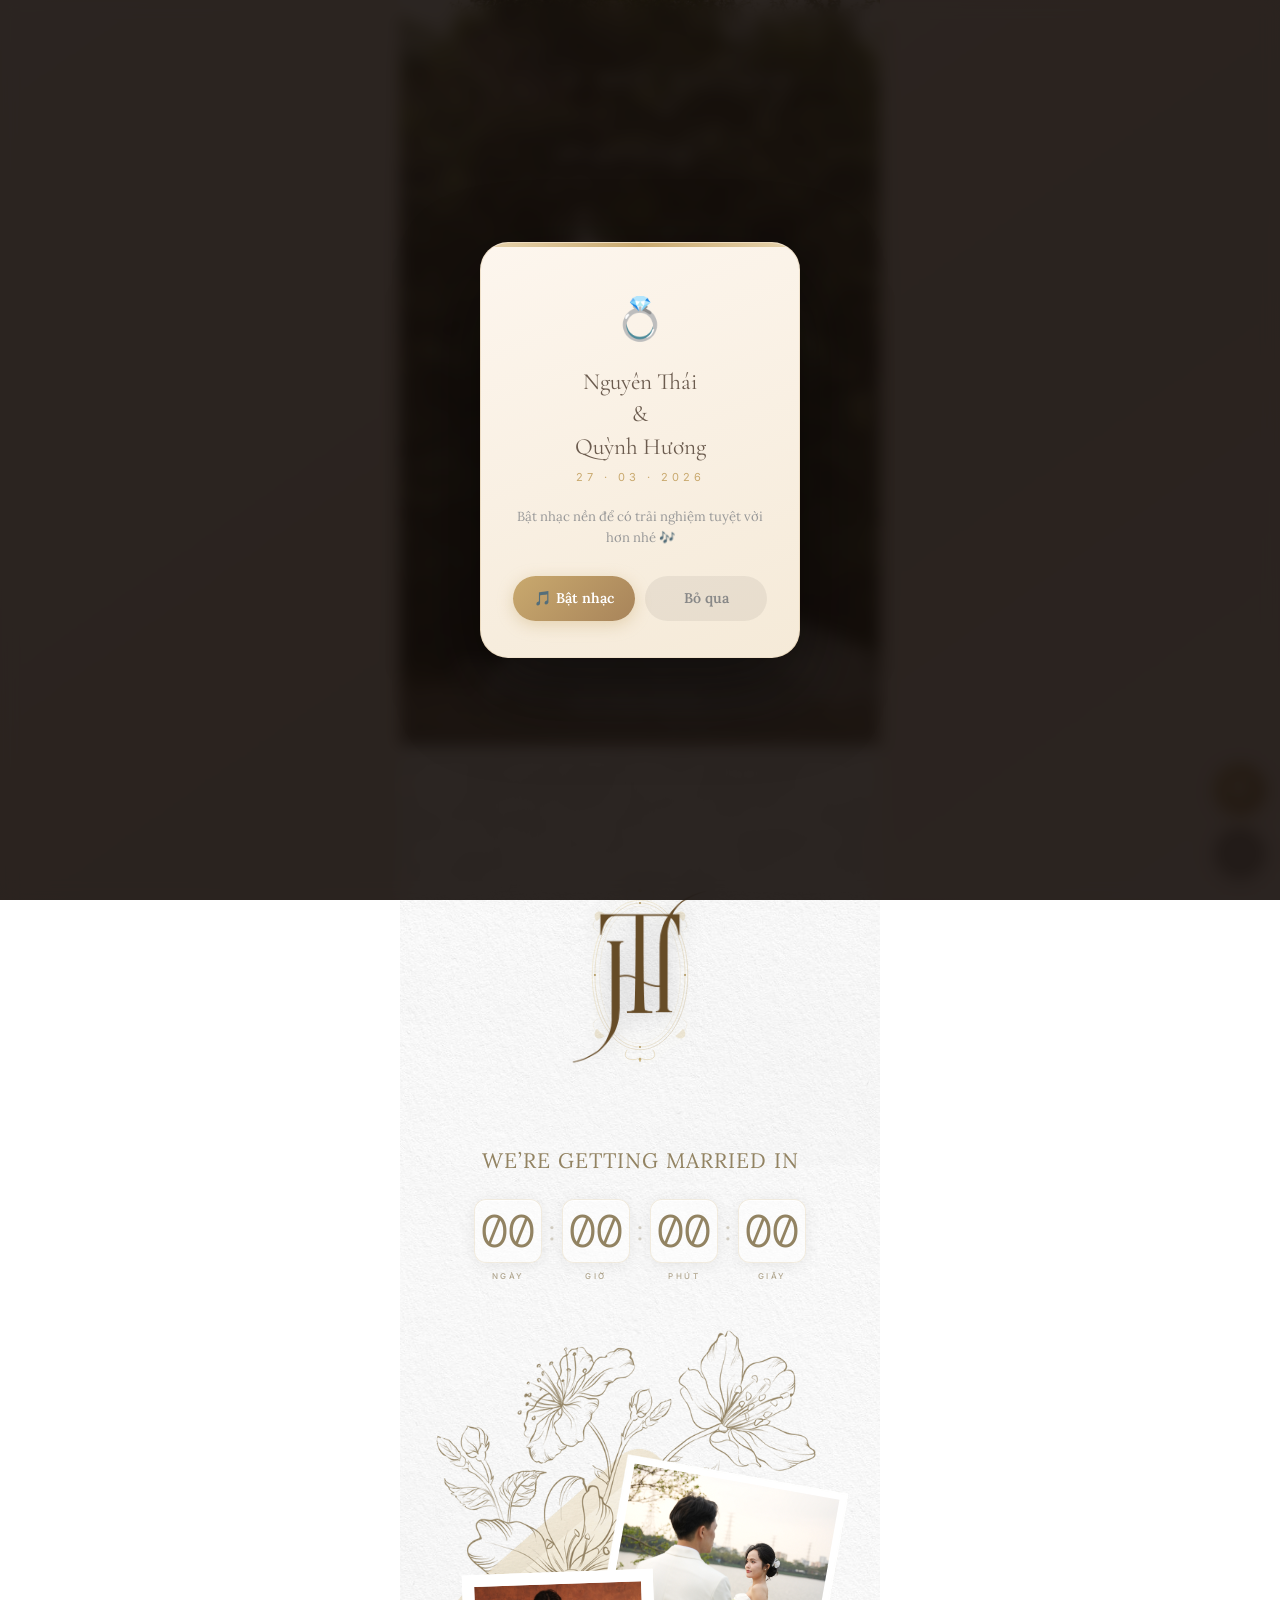
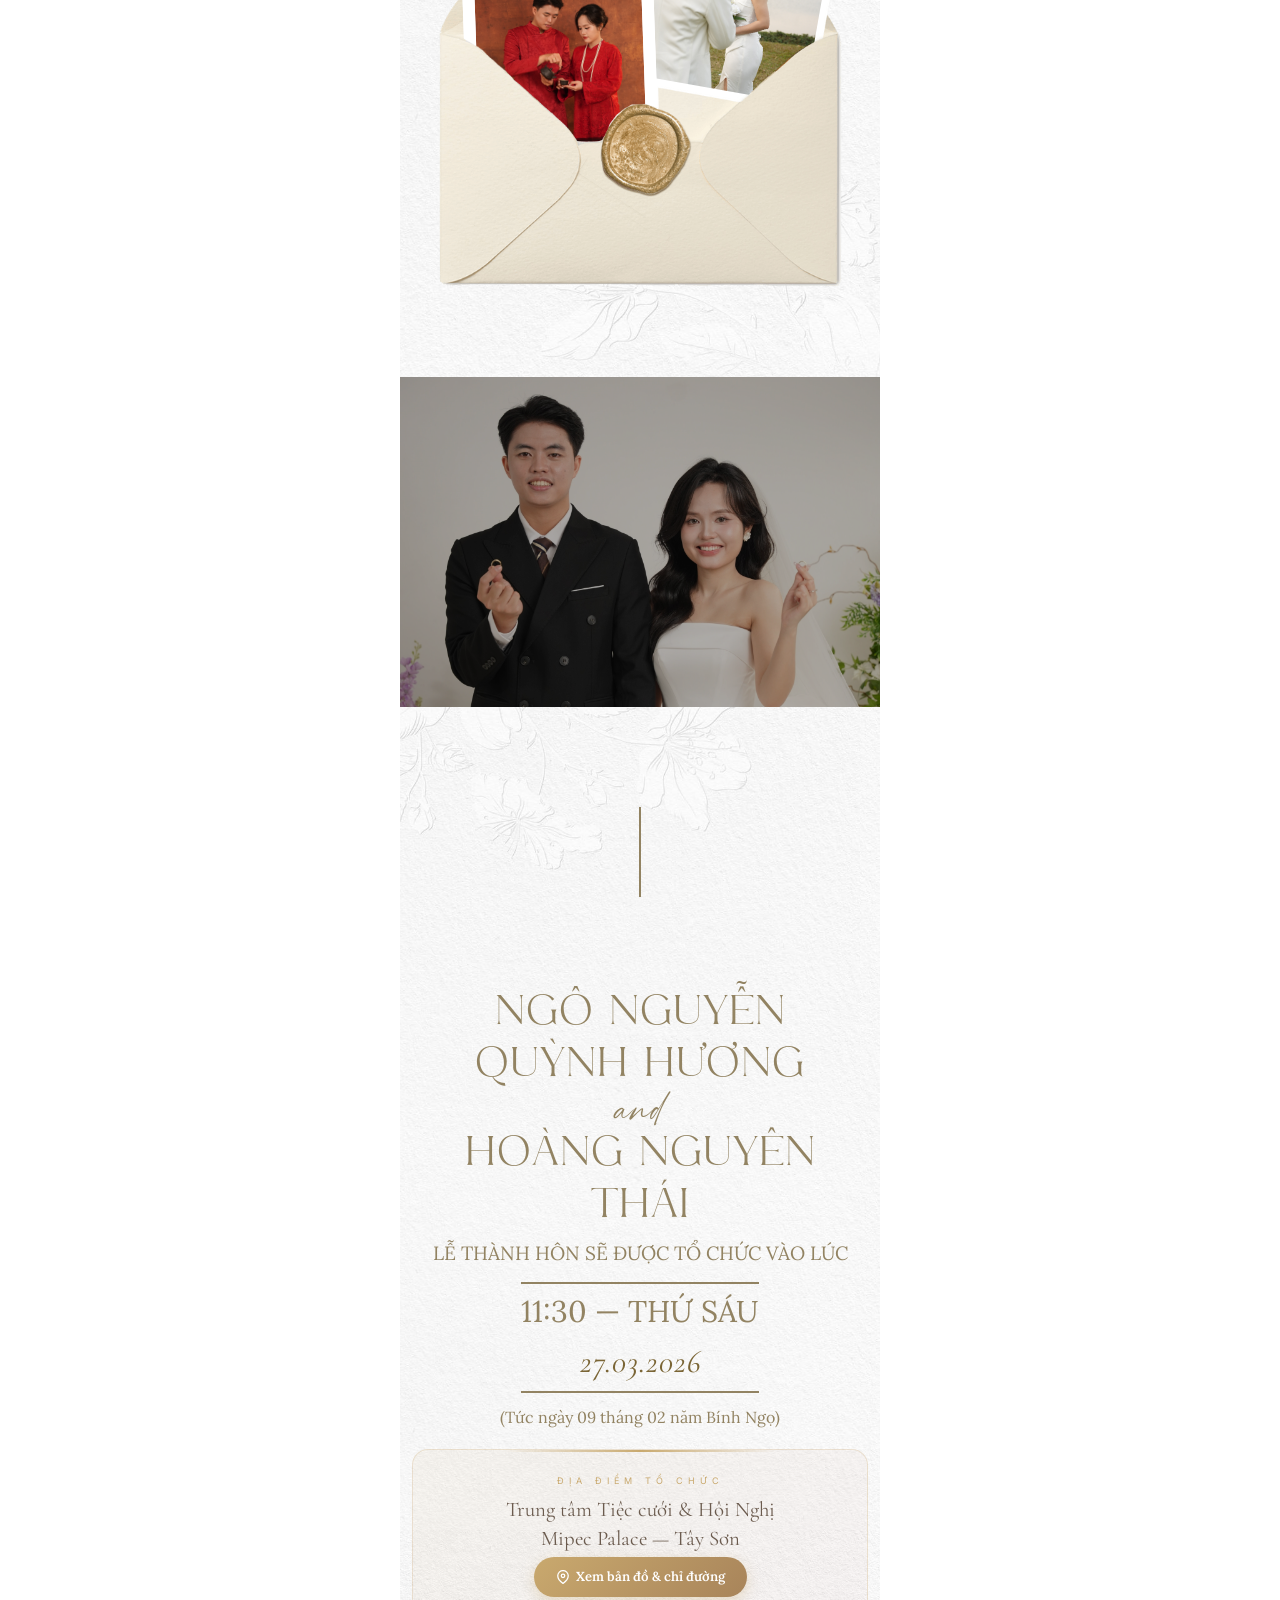
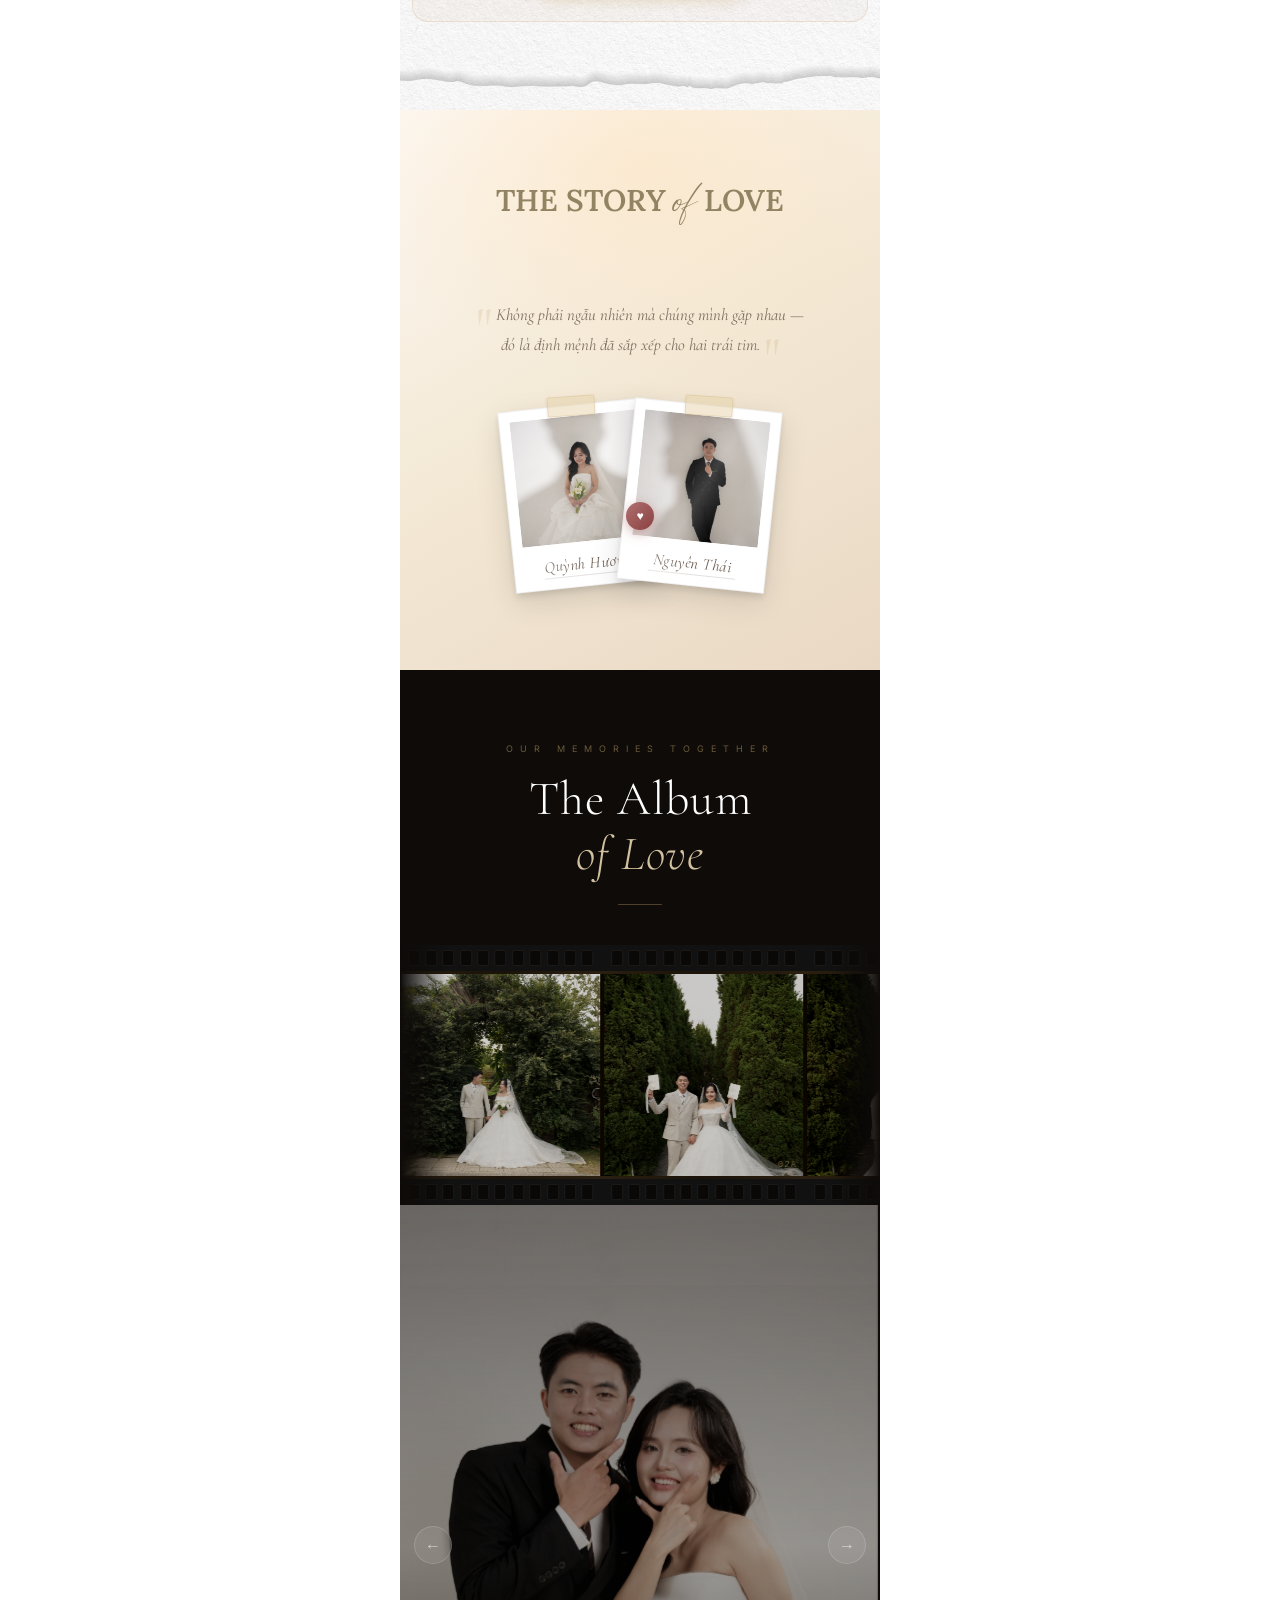
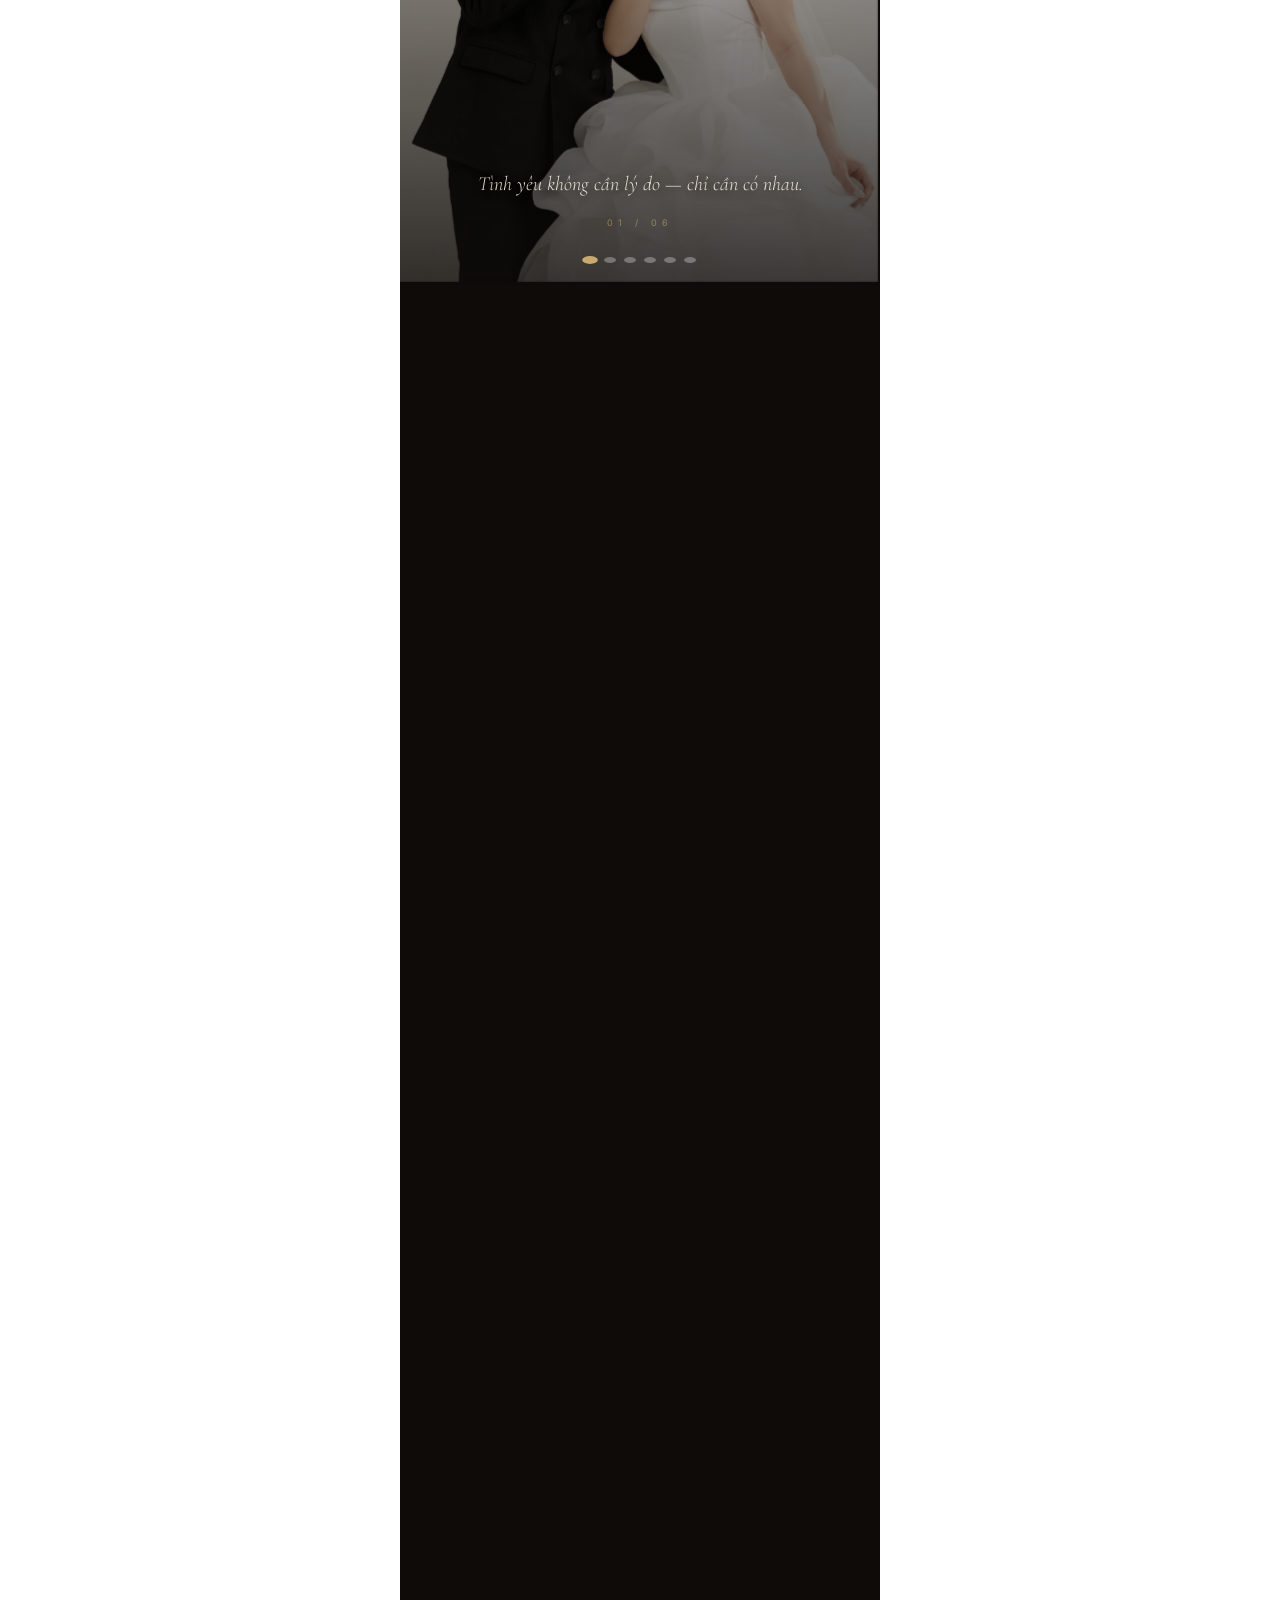
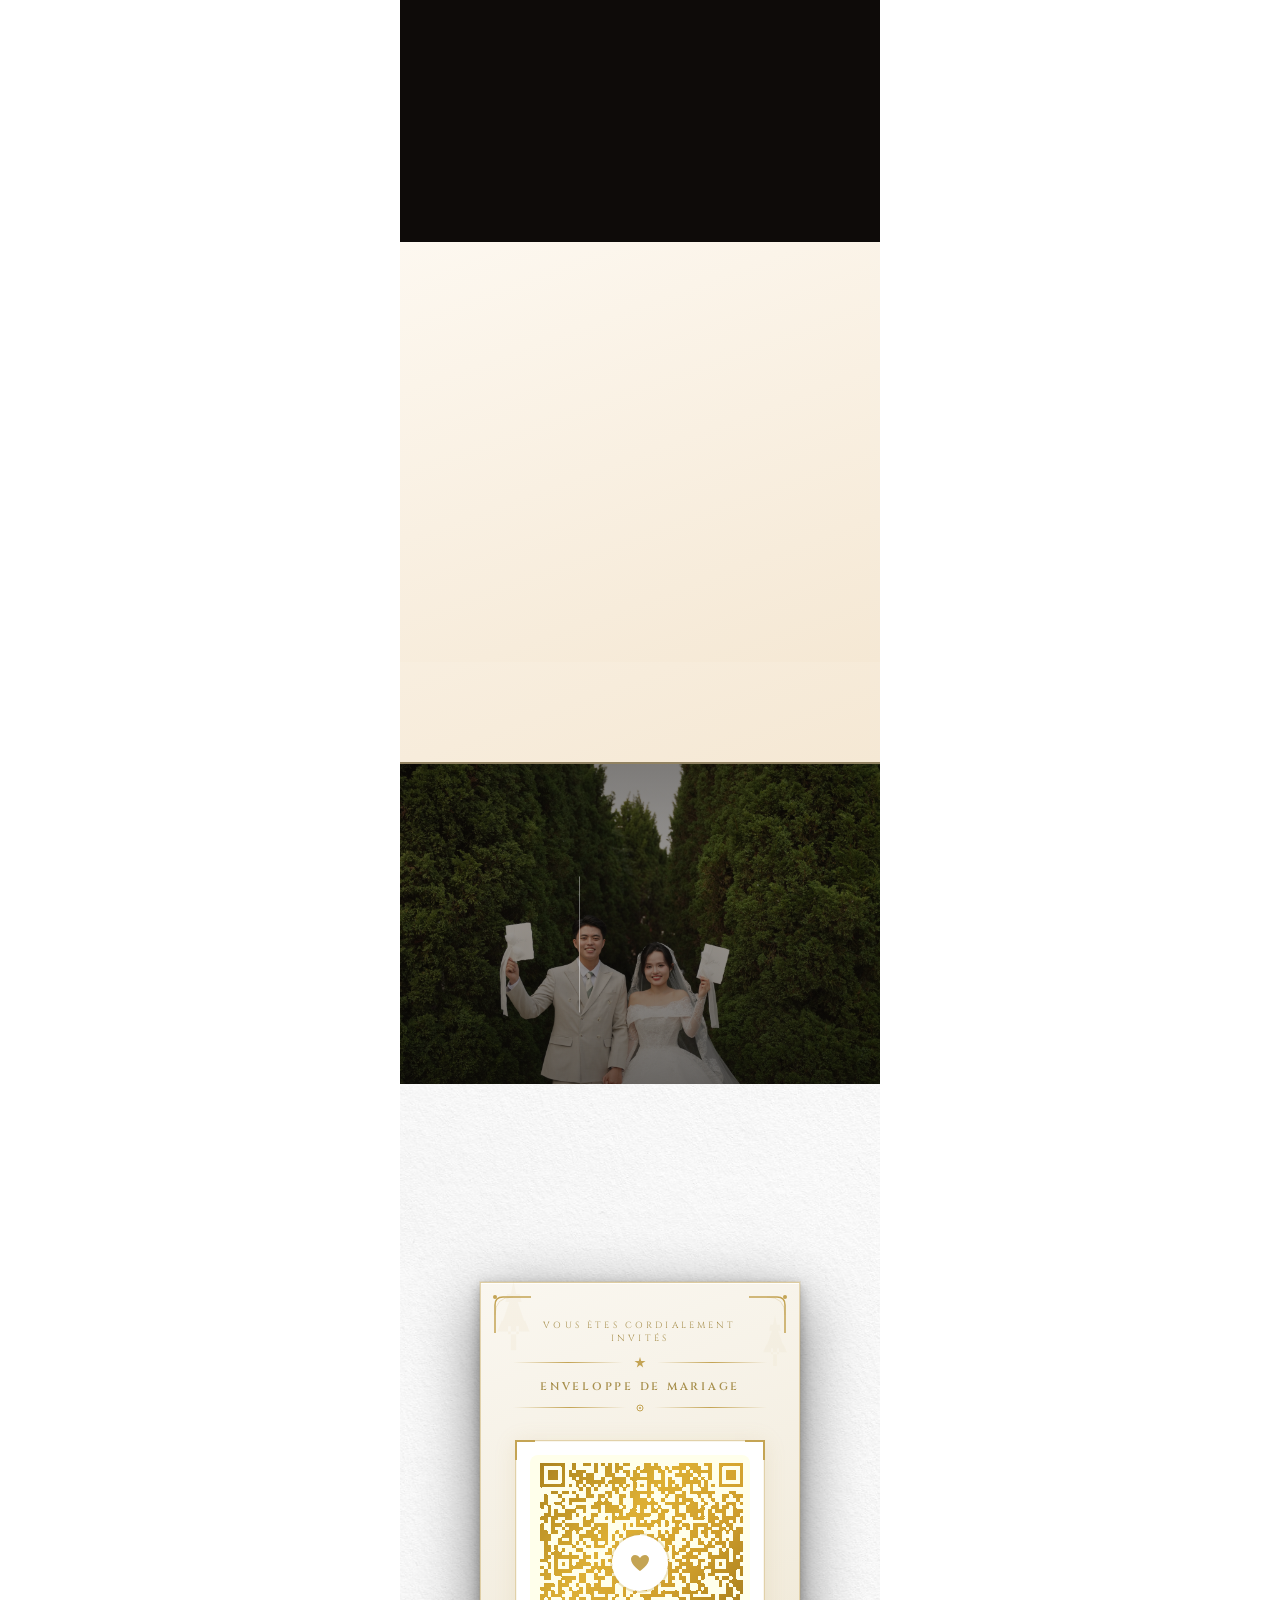
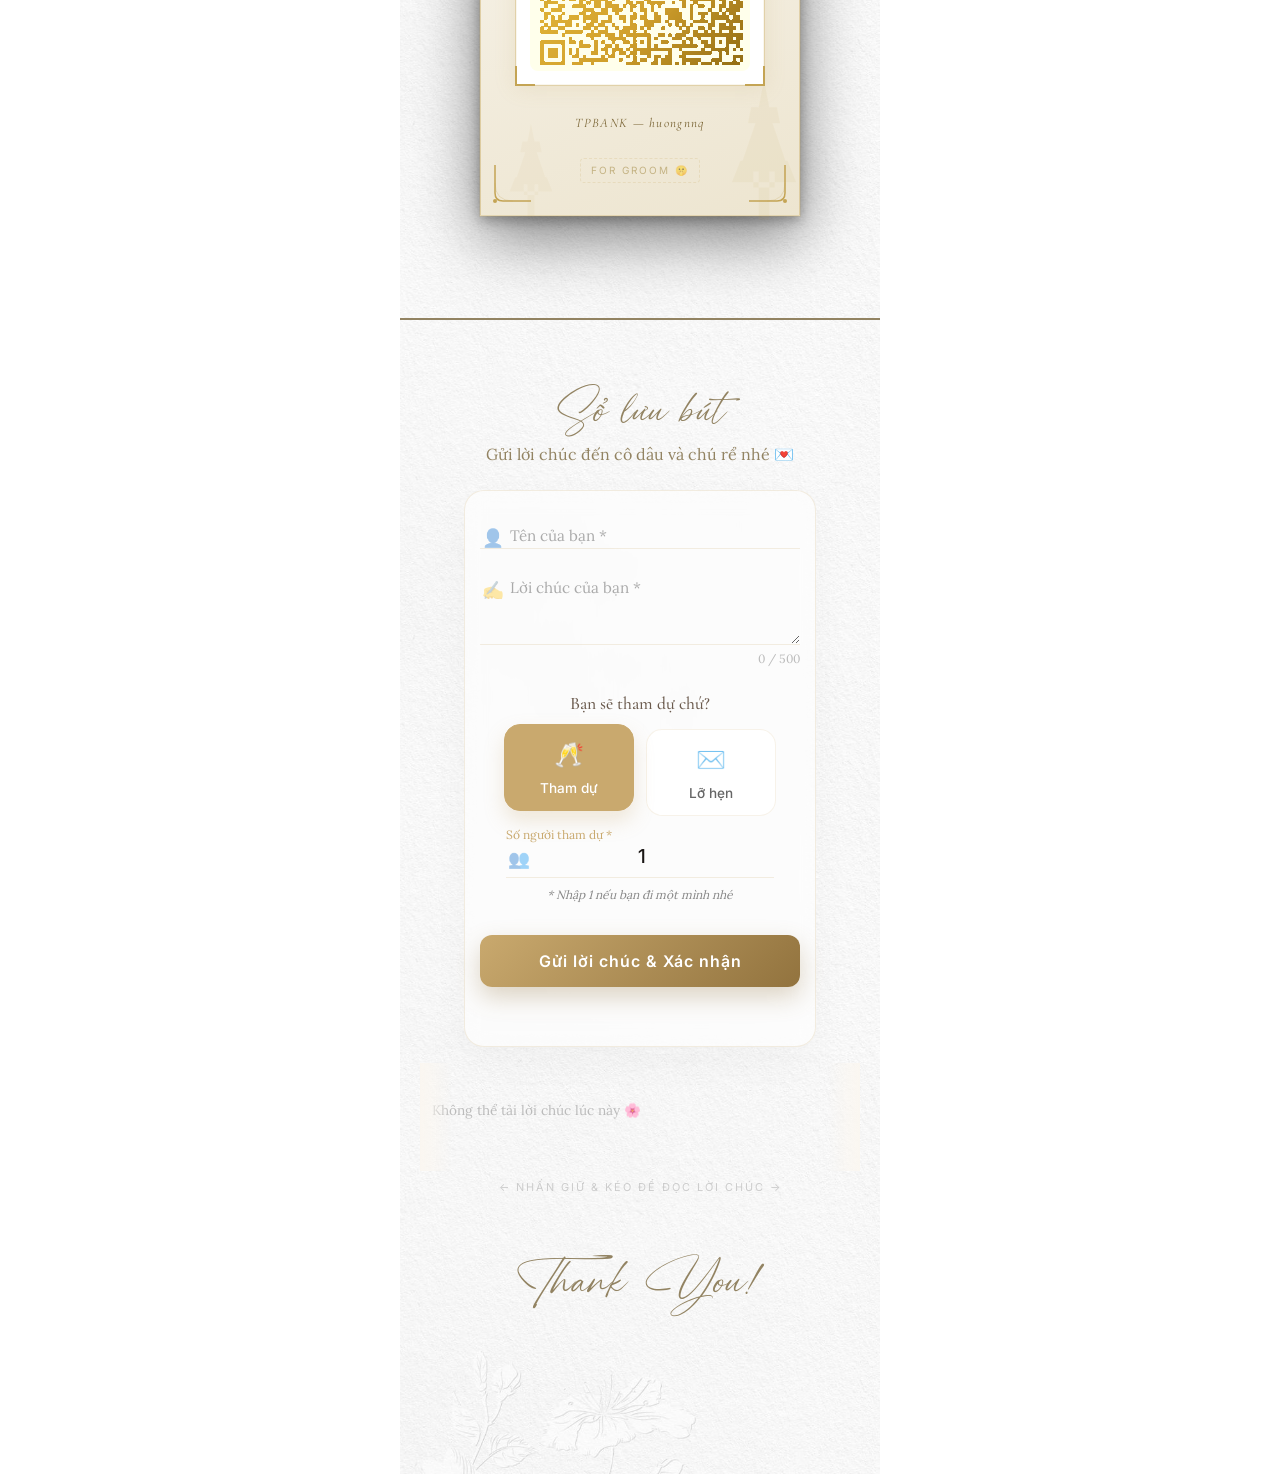
==== index.html @ b8c7b557 "update intimate page" ====
<!DOCTYPE html>
<html lang="vi">

<head>
  <meta charset="UTF-8">
  <meta name="viewport" content="width=device-width, initial-scale=1.0">
  <title>Thiệp mời cưới · Hoàng Nguyên Thái & Ngô Nguyễn Quỳnh Hương</title>
  <link rel="icon" type="image/png" href="images/favicon.png">
  <meta name="description" content="Thiệp cưới online của Hoàng Nguyên Thái & Ngô Nguyễn Quỳnh Hương">
  <meta property="og:title" content="Wedding · Hoàng Nguyên Thái & Ngô Nguyễn Quỳnh Hương" />
  <meta property="og:type" content="website" />
  <meta property="og:image" content="images/anhchinh2.jpg">
  <meta property="og:description" content="Happy Wedding! 27.03.2026" />
  <meta name="format-detection" content="telephone=no" />
  <meta property="og:locale" content="vi_VN">
  <link rel="stylesheet" href="css/bootstrap.min.css">
  <link rel="stylesheet" href="css/bootstrap-icons.min.css">
  <link rel="stylesheet" href="css/animate.min.css">
  <link rel="stylesheet" href="css/animated.css">
  <link rel="stylesheet" href="css/mini-calendar.css">
  <link rel="stylesheet" href="css/common.css">
  <link rel="stylesheet" href="css/photoswipe.css">
  <link href="css/style.css" rel="stylesheet">
  <link rel="preconnect" href="https://fonts.googleapis.com">
  <link
    href="https://fonts.googleapis.com/css2?family=Cormorant+Garamond:ital,wght@0,300;0,400;0,500;1,300;1,400&family=Inter:wght@300;400;500&family=Dancing+Script:wght@500;600&family=DM+Mono:wght@400;500&family=Ms+Madi&family=Cinzel:wght@400;500&display=swap"
    rel="stylesheet">

  <link rel="stylesheet" href="css/custom.css">

  <script async src="https://www.googletagmanager.com/gtag/js?id=G-EM1LNSKFNP"></script>
  <script>
    window.dataLayer = window.dataLayer || [];
    function gtag() { dataLayer.push(arguments); }
    gtag('js', new Date()); gtag('config', 'G-EM1LNSKFNP');
  </script>
</head>

<body data-demo="false">

  <!-- MUSIC OVERLAY -->
  <div id="music-overlay">
    <div class="mo-box">
      <span class="mo-icon">💍</span>
      <h3>Nguyên Thái<br>&amp;<br>Quỳnh Hương</h3>
      <div class="mo-date">27 · 03 · 2026</div>
      <p>Bật nhạc nền để có trải nghiệm tuyệt vời hơn nhé 🎶</p>
      <div class="mo-btns">
        <button class="mo-btn-yes" id="btnMusicYes">🎵 Bật nhạc</button>
        <button class="mo-btn-no" id="btnMusicNo">Bỏ qua</button>
      </div>
    </div>
  </div>

  <!-- WISH POPUP -->
  <div id="wishPopupOverlay">
    <div class="wish-popup-box">
      <button class="wish-popup-close" id="wishPopupClose">✕</button>
      <div class="wish-popup-name" id="wishPopupName"></div>
      <div class="wish-popup-msg" id="wishPopupMsg"></div>
    </div>
  </div>

  <!-- CARD OPENING -->
  <div id="card-opening-sides" class="default" style="--slide-card-max-width:480px;--slide-card-color:#fff8ed">
    <div class="card-side right" style="background-image:url(images/side-card2-right.jpg);"></div>
    <div class="card-side left" style="background-image:url(images/side-card2.png);"></div>
  </div>

  <div id="card-wrapper" class="card-wrapper">

    <!-- BANNER -->
    <div id="card-banner" class="card-section" style="background-image:url(images/anhchinh2.jpg)">
      <div class="card-banner-inner">
        <h2 class="wedding-text font1 animate__animated wow animate__zoomIn">We are getting married!</h2>
        <div class="wedding-name-wrapper wow animate__animated animate__fadeInUpSlow">
          <div class="wedding-name">
            <span>Nguyên Thái</span><span> ♡ </span><span>Quỳnh Hương</span>
          </div>
          <div class="wedding-date">27.03.2026</div>
        </div>
      </div>
    </div>

    <!-- COUNTDOWN -->
    <div id="card-countdown" class="card-section">
      <div class="card-countdown-inner">
        <div class="noble-monogram sr sr-scale">
          <div class="monogram-frame">
            <svg viewBox="0 0 400 520" fill="none" xmlns="http://www.w3.org/2000/svg">
              <defs>
                <radialGradient id="goldGrad" cx="50%" cy="50%" r="50%">
                  <stop offset="0%" stop-color="#f5e08a" />
                  <stop offset="40%" stop-color="#c4a454" />
                  <stop offset="100%" stop-color="#7a5c1e" />
                </radialGradient>
                <radialGradient id="goldGradInner" cx="50%" cy="50%" r="50%">
                  <stop offset="0%" stop-color="#fff9d6" />
                  <stop offset="50%" stop-color="#e8c96a" />
                  <stop offset="100%" stop-color="#a07830" />
                </radialGradient>
                <linearGradient id="strokeGrad" x1="0" y1="0" x2="1" y2="1">
                  <stop offset="0%" stop-color="#f0d878" />
                  <stop offset="50%" stop-color="#c4a454" />
                  <stop offset="100%" stop-color="#8b6820" />
                </linearGradient>
                <pattern id="crosshatch" width="8" height="8" patternUnits="userSpaceOnUse"
                  patternTransform="rotate(45)">
                  <line x1="0" y1="0" x2="0" y2="8" stroke="#c4a454" stroke-width="0.2" opacity="0.15" />
                  <line x1="0" y1="0" x2="8" y2="0" stroke="#c4a454" stroke-width="0.2" opacity="0.15" />
                </pattern>
              </defs>

              <!-- Background subtle fill -->
              <path
                d="M200 48C135 48 72 128 72 260C72 392 135 472 200 472C265 472 328 392 328 260C328 128 265 48 200 48Z"
                fill="url(#crosshatch)" opacity="0.5" />

              <!-- === OUTER BORDER LAYERS === -->
              <path
                d="M200 38C125 38 58 125 58 260C58 395 125 482 200 482C275 482 342 395 342 260C342 125 275 38 200 38Z"
                stroke="url(#strokeGrad)" stroke-width="1.8" opacity="0.35" />
              <path
                d="M200 46C130 46 66 130 66 260C66 390 130 474 200 474C270 474 334 390 334 260C334 130 270 46 200 46Z"
                stroke="#c4a454" stroke-width="1.2" opacity="0.55" />
              <path
                d="M200 56C138 56 80 136 80 260C80 384 138 464 200 464C262 464 320 384 320 260C320 136 262 56 200 56Z"
                stroke="#c4a454" stroke-width="0.7" opacity="0.4" />

              <!-- === COMPASS DOTS === -->
              <g opacity="0.8">
                <circle cx="200" cy="46" r="3" fill="url(#goldGrad)" />
                <circle cx="200" cy="474" r="3" fill="url(#goldGrad)" />
                <circle cx="66" cy="260" r="3" fill="url(#goldGrad)" />
                <circle cx="334" cy="260" r="3" fill="url(#goldGrad)" />
              </g>

              <!-- === TOP CROWN FILIGREE === -->
              <g class="filigree-top">
                <path d="M200 14C220 2 255 8 235 38" stroke="#c4a454" stroke-width="1.2" opacity="0.7" />
                <path d="M200 14C180 2 145 8 165 38" stroke="#c4a454" stroke-width="1.2" opacity="0.7" />
                <circle cx="200" cy="8" r="5" fill="url(#goldGrad)" class="gem-center" />
                <circle cx="240" cy="12" r="3" fill="url(#goldGrad)" opacity="0.8" />
                <circle cx="160" cy="12" r="3" fill="url(#goldGrad)" opacity="0.8" />
              </g>

              <!-- === BOTTOM FILIGREE === -->
              <g class="filigree-bottom">
                <path d="M200 506C222 518 258 510 238 482" stroke="#c4a454" stroke-width="1.2" opacity="0.7" />
                <path d="M200 506C178 518 142 510 162 482" stroke="#c4a454" stroke-width="1.2" opacity="0.7" />
                <path d="M196 510 L200 520 L204 510 L200 506Z" fill="url(#goldGrad)" opacity="0.8" class="gem-center" />
              </g>

              <!-- === CORNER ORNAMENTS === -->
              <g class="corner-tl">
                <path d="M95 78C72 60 55 82 72 100Q85 85 95 78Z" fill="#c4a454" opacity="0.22" />
                <path d="M68 95Q50 118 75 130" stroke="#c4a454" stroke-width="0.8" opacity="0.35" />
              </g>
              <g class="corner-tr">
                <path d="M305 78C328 60 345 82 328 100Q315 85 305 78Z" fill="#c4a454" opacity="0.22" />
                <path d="M332 95Q350 118 325 130" stroke="#c4a454" stroke-width="0.8" opacity="0.35" />
              </g>
              <g class="corner-bl">
                <path d="M95 442C72 460 55 438 72 420Q85 435 95 442Z" fill="#c4a454" opacity="0.22" />
                <path d="M68 425Q50 402 75 390" stroke="#c4a454" stroke-width="0.8" opacity="0.35" />
              </g>
              <g class="corner-br">
                <path d="M305 442C328 460 345 438 328 420Q315 435 305 442Z" fill="#c4a454" opacity="0.22" />
                <path d="M332 425Q350 402 325 390" stroke="#c4a454" stroke-width="0.8" opacity="0.35" />
              </g>

              <!-- === CENTER MEDALLION === -->
              <g class="gem-center">
                <circle cx="200" cy="260" r="22" stroke="#c4a454" stroke-width="0.5" opacity="0.25" fill="none" />
                <circle cx="200" cy="260" r="16" stroke="#c4a454" stroke-width="0.7" opacity="0.3" fill="none" />
                <path d="M196 260 L200 254 L204 260 L200 266Z" fill="url(#goldGrad)" opacity="0.7" />
              </g>
            </svg>
          </div>
          <div class="m-wrap">
            <img loading="lazy" src="images/HT_logo.png" alt="Monogram H &amp; T" class="ht-logo">
          </div>
        </div>
        <h3 class="sr">WE’RE GETTING MARRIED IN</h3>
        <div id="live-countdown" class="sr">
          <div class="lcd-box">
            <div class="lcd-value" id="lcd-days">--</div>
            <div class="lcd-label">Ngày</div>
          </div>
          <div class="lcd-colon">:</div>
          <div class="lcd-box">
            <div class="lcd-value" id="lcd-hours">--</div>
            <div class="lcd-label">Giờ</div>
          </div>
          <div class="lcd-colon">:</div>
          <div class="lcd-box">
            <div class="lcd-value" id="lcd-minutes">--</div>
            <div class="lcd-label">Phút</div>
          </div>
          <div class="lcd-colon">:</div>
          <div class="lcd-box">
            <div class="lcd-value" id="lcd-seconds">--</div>
            <div class="lcd-label">Giây</div>
          </div>
        </div>
        <div class="img sr sr-scale">
          <div id="envelop-photo">
            <img loading="lazy" class="back" src="images/envolop_back.png">
            <div class="pt1" style="background-image:url(images/image1.jpg);"></div>
            <div class="pt2" style="background-image:url(images/image2.jpg);"></div>
            <img loading="lazy" class="front" src="images/envolop_front.png">
          </div>
        </div>
      </div>
    </div>

    <!-- SAVE THE DATE -->
    <div id="card-save-the-date" style="background-image:url(images/image3.jpg)">
      <h2 class="font2 sr">Save<br><span class="font1">the</span> Date</h2>
    </div>

    <!-- INFO -->
    <div id="card-info" class="card-section">
      <div class="card-info-inner">
        <div class="parents">
          <div class="parent sr sr-left">
            <div class="label">Nhà gái</div>
            <div><span class="name-title">Ông: </span>Ngô Hoài Nam</div>
            <div><span class="name-title">Bà: </span>Nguyễn Thị Bích Ngọc</div>
          </div>
          <div class="v-divider"></div>
          <div class="parent sr sr-right">
            <div class="label">Nhà trai</div>
            <div><span class="name-title">Ông: </span>Hoàng Trung Kiên</div>
            <div><span class="name-title">Bà: </span>Nguyễn Thị Thu Hà</div>
          </div>
        </div>

        <div class="text sr" id="invite-text-line">
          <span id="invite-text-label">Thân mời</span><span id="guest-name-typed"></span><span
            id="guest-invite-suffix"></span>
        </div>

        <div class="names sr">
          <div class="name font2">Ngô Nguyễn Quỳnh Hương</div>
          <div class="and font1">and</div>
          <div class="name font2">Hoàng Nguyên Thái</div>
        </div>
        <div class="names sr" style="margin-top: 10px;">
          <div class="name" style="font-size: 1.2rem; text-transform: none; letter-spacing: 0;">LỄ THÀNH HÔN SẼ ĐƯỢC TỔ
            CHỨC VÀO LÚC</div>
        </div>
        <div class="date-and-time sr">
          <div class="date-and-time-inner">
            <div class="time">11:30 — Thứ Sáu</div>
            <div class="date">27.03.2026</div>
          </div>
          <div class="lunar-date">(Tức ngày 09 tháng 02 năm Bính Ngọ)</div>
        </div>
        <div class="venue-card sr">
          <div class="vc-label">Địa điểm tổ chức</div>
          <div class="vc-name">Trung tâm Tiệc cưới &amp; Hội Nghị<br>Mipec Palace — Tây Sơn</div>
          <a href="https://maps.app.goo.gl/KPE77x4VFRAM3E9r9" target="_blank" class="btn-map">
            <svg width="14" height="14" viewBox="0 0 24 24" fill="none" stroke="currentColor" stroke-width="2.2"
              stroke-linecap="round" stroke-linejoin="round">
              <path d="M21 10c0 7-9 13-9 13s-9-6-9-13a9 9 0 0 1 18 0z" />
              <circle cx="12" cy="10" r="3" />
            </svg>
            Xem bản đồ &amp; chỉ đường
          </a>
        </div>
      </div>
    </div>

    <!-- LOVE STORY -->
    <div id="card-love-story" class="card-section">
      <div class="love-hearts-bg" id="loveHeartsContainer"></div>
      <div id="petalsContainer" style="position:absolute;inset:0;pointer-events:none;z-index:0;overflow:hidden;"></div>
      <div class="card-love-story-inner" style="position:relative;z-index:1;">
        <h2 class="sr">The story <span class="font1">of</span> love</h2>
        <div class="love-quote-block sr">
          <span class="qs">"</span>
          Không phải ngẫu nhiên mà chúng mình gặp nhau —<br>
          đó là định mệnh đã sắp xếp cho hai trái tim.
          <span class="qs">"</span>
        </div>
        <div class="groom-bride">
          <div class="polaroid-pair sr">
            <div class="polaroid pol-bride">
              <div class="pol-photo"><img loading="lazy" src="images/image4.jpg" alt="Cô dâu Quỳnh Hương"></div>
              <div class="pol-caption">Quỳnh Hương</div>
            </div>
            <div class="polaroid-heart">♥</div>
            <div class="polaroid pol-groom">
              <div class="pol-photo"><img loading="lazy" src="images/image5.jpg" alt="Chú rể Nguyên Thái"></div>
              <div class="pol-caption">Nguyên Thái</div>
            </div>
          </div>
        </div>
      </div>
    </div>

    <!-- CINEMATIC ALBUM -->
    <div id="card-gallery" class="card-section">
      <div class="cinematic-header">
        <div class="cinematic-header-bg"></div>
        <div class="eyebrow sr">Our memories together</div>
        <h2 class="sr">The Album<br><em>of Love</em></h2>
        <div class="cinematic-divider sr"></div>
      </div>

      <div id="card-gallery-film-frame">
        <div id="filmTrack"></div>
      </div>

      <div class="slideshow-wrap" id="albumSlideshow">
        <div class="slide active"><img loading="lazy" src="images/image11.jpg" alt="">
          <div class="slide-overlay"></div>
          <div class="slide-quote"><span class="sq-line">Tình yêu không cần lý do — chỉ cần có nhau.</span><span
              class="sq-num">01 / 06</span></div>
        </div>
        <div class="slide"><img loading="lazy" src="images/image14.jpg" alt="">
          <div class="slide-overlay"></div>
          <div class="slide-quote"><span class="sq-line">Mỗi khoảnh khắc bên em đều là kỷ niệm mãi mãi.</span><span
              class="sq-num">02 / 06</span></div>
        </div>
        <div class="slide"><img loading="lazy" src="images/image15.jpg" alt="">
          <div class="slide-overlay"></div>
          <div class="slide-quote"><span class="sq-line">Anh chọn em — hôm nay, ngày mai và mãi mãi.</span><span
              class="sq-num">03 / 06</span></div>
        </div>
        <div class="slide"><img loading="lazy" src="images/image16.jpg" alt="">
          <div class="slide-overlay"></div>
          <div class="slide-quote"><span class="sq-line">Trong vòng tay em, anh tìm thấy nhà.</span><span
              class="sq-num">04 / 06</span></div>
        </div>
        <div class="slide"><img loading="lazy" src="images/image17.jpg" alt="">
          <div class="slide-overlay"></div>
          <div class="slide-quote"><span class="sq-line">Em là câu trả lời cho mọi điều anh tìm kiếm.</span><span
              class="sq-num">05 / 06</span></div>
        </div>
        <div class="slide"><img loading="lazy" src="images/image18.jpg" alt="">
          <div class="slide-overlay"></div>
          <div class="slide-quote"><span class="sq-line">Hạnh phúc là khi được gọi em là vợ.</span><span
              class="sq-num">06 / 06</span></div>
        </div>
        <button class="slide-arrow prev" id="slidePrev">&#8592;</button>
        <button class="slide-arrow next" id="slideNext">&#8594;</button>
        <div class="slide-dots" id="slideDots"></div>
      </div>

      <div class="album-portrait-pair">
        <div class="album-portrait-item sr sr-left"><img loading="lazy" src="images/image19.jpg" alt="">
          <div class="album-portrait-label">Truyền Thống</div>
        </div>
        <div class="album-portrait-item sr sr-right"><img loading="lazy" src="images/image20.jpg" alt="">
          <div class="album-portrait-label">Hiện Đại</div>
        </div>
      </div>
      <div class="album-wide sr"><img loading="lazy" src="images/image25.jpg" alt=""></div>
      <div class="album-mosaic-grid">
        <div class="amg-item tall sr sr-left"><img loading="lazy" src="images/image22.jpg" alt=""></div>
        <div class="amg-item sr sr-right"><img loading="lazy" src="images/image23.jpg" alt=""></div>
        <div class="amg-quote-cell sr">
          <div class="aq-text">Hai người một nhà,<br>một trái tim.</div>
        </div>
      </div>
      <div class="album-strip">
        <div class="album-strip-item sr"><img loading="lazy" src="images/image12.jpg" alt=""></div>
        <div class="album-strip-item sr"><img loading="lazy" src="images/image24.jpg" alt=""></div>
        <div class="album-strip-item sr"><img loading="lazy" src="images/image13.jpg" alt=""></div>
      </div>
      <div class="album-footer sr"><span class="af-heart">♡</span>Forever &amp; Always · 27.03.2026</div>
    </div>

    <!-- CALENDAR -->
    <div id="card-calendar" class="card-section">
      <div id="custom-cal-wrap" class="sr sr-scale" style="margin:0 auto;">
        <div class="ccal-book" id="ccalBook">
          <div class="ccal-rings">
            <div class="ccal-ring"></div>
            <div class="ccal-ring"></div>
            <div class="ccal-ring"></div>
            <div class="ccal-ring"></div>
            <div class="ccal-ring"></div>
            <div class="ccal-ring"></div>
            <div class="ccal-ring"></div>
          </div>
          <div class="ccal-month-strip">
            <div class="ccal-month-name">March</div>
            <div class="ccal-year-badge">2026</div>
          </div>
          <div class="ccal-dow-row">
            <div class="ccal-dow sun">CN</div>
            <div class="ccal-dow">Hai</div>
            <div class="ccal-dow">Ba</div>
            <div class="ccal-dow">Tư</div>
            <div class="ccal-dow">Năm</div>
            <div class="ccal-dow">Sáu</div>
            <div class="ccal-dow sat">Bảy</div>
          </div>
          <div class="ccal-days-grid" id="ccalDays"></div>
        </div>
      </div>
    </div>

    <!-- TIMELINE + DRESSCODE -->
    <div id="card-timeline">
      <!-- Background photo: img drives the natural height -->
      <img loading="lazy" class="tl-bg-img" src="images/image7.jpg" alt="" aria-hidden="true">
      <!-- Absolute overlay layers -->
      <div class="tl-bg" style="background-image:url(images/image7.jpg)"></div>
      <!-- Dark overlay for readability -->
      <div class="tl-overlay"></div>

      <!-- TIMELINE section -->
      <div class="tl-section tl-timeline-section">
        <div class="tl-section-title sr">
          <span class="tl-dash">—</span>
          <span class="tl-script">Timeline</span>
          <span class="tl-dash">—</span>
        </div>
        <div class="tl-events">
          <div class="tl-event sr">
            <div class="tl-icon">

              <svg width="90" height="90" viewBox="0 0 64 64" fill="none" stroke="white" stroke-linecap="round"
                stroke-linejoin="round">
                <!-- Thân máy ảnh bo góc sang -->
                <rect x="6" y="20" width="52" height="34" rx="5" stroke-width="1.3" />
                <!-- Nắp trên bo cong -->
                <path d="M20 20 L22 13 Q24 11 28 11 L36 11 Q40 11 42 13 L44 20" stroke-width="1.2" />
                <!-- Flash / hotshoe -->
                <rect x="27" y="8" width="10" height="3" rx="1" stroke-width="1" />
                <!-- Ống kính ngoài viền sang -->
                <circle cx="32" cy="37" r="10.5" stroke-width="1.3" />
                <!-- Ống kính khắc vân -->
                <circle cx="32" cy="37" r="8" stroke-width="0.7" />
                <!-- Ống kính giữa -->
                <circle cx="32" cy="37" r="5" stroke-width="1.1" />
                <!-- Phản sáng ống kính -->
                <path d="M27 32 Q29 30 31 31" stroke-width="0.8" opacity="0.7" />
                <!-- Nút bấm tròn -->
                <circle cx="52" cy="27" r="2.5" stroke-width="1" />
                <!-- Cửa sổ ngắm nhỏ -->
                <rect x="10" y="24" width="8" height="5" rx="1.5" stroke-width="0.9" />
                <!-- Loa / mic nhỏ -->
                <circle cx="52" cy="34" r="1.2" stroke-width="0.8" />
                <!-- Đường viền trang trí đáy -->
                <path d="M14 50 L50 50" stroke-width="0.6" opacity="0.4" />
                <!-- Chân đế nhỏ -->
                <path d="M24 54 L28 50" stroke-width="0.8" opacity="0.5" />
                <path d="M40 54 L36 50" stroke-width="0.8" opacity="0.5" />
              </svg>
            </div>
            <div class="tl-line-dot">
              <div class="tl-dot"></div>
            </div>
            <div class="tl-info">
              <div class="tl-time">11:00</div>
              <div class="tl-label">ĐÓN KHÁCH</div>
            </div>
          </div>
          <div class="tl-event sr">
            <div class="tl-icon">

              <svg width="90" height="90" viewBox="0 0 64 64" fill="none" stroke="white" stroke-linecap="round"
                stroke-linejoin="round">
                <!-- Nhẫn trái -->
                <circle cx="24" cy="36" r="13" stroke-width="1.3" />
                <!-- Bóng nhẫn trái -->
                <path d="M13 30 Q17 27 24 27" stroke-width="0.6" opacity="0.5" />
                <!-- Nhẫn phải -->
                <circle cx="40" cy="36" r="13" stroke-width="1.3" />
                <!-- Bóng nhẫn phải -->
                <path d="M40 27 Q47 27 51 30" stroke-width="0.6" opacity="0.5" />

                <!-- Kim cương nhẫn trái -->
                <polygon points="24,12 20,17 24,22 28,17" stroke-width="1.1" />
                <line x1="20" y1="17" x2="28" y2="17" stroke-width="0.7" />
                <line x1="24" y1="12" x2="24" y2="22" stroke-width="0.5" opacity="0.6" />
                <!-- tia sáng kim cương trái -->
                <line x1="24" y1="9" x2="24" y2="11" stroke-width="0.7" opacity="0.6" />
                <line x1="17" y1="12" x2="18.5" y2="13.5" stroke-width="0.7" opacity="0.6" />
                <line x1="31" y1="12" x2="29.5" y2="13.5" stroke-width="0.7" opacity="0.6" />

                <!-- Kim cương nhẫn phải -->
                <polygon points="40,12 36,17 40,22 44,17" stroke-width="1.1" />
                <line x1="36" y1="17" x2="44" y2="17" stroke-width="0.7" />
                <line x1="40" y1="12" x2="40" y2="22" stroke-width="0.5" opacity="0.6" />
                <!-- tia sáng kim cương phải -->
                <line x1="40" y1="9" x2="40" y2="11" stroke-width="0.7" opacity="0.6" />
                <line x1="33" y1="12" x2="34.5" y2="13.5" stroke-width="0.7" opacity="0.6" />
                <line x1="47" y1="12" x2="45.5" y2="13.5" stroke-width="0.7" opacity="0.6" />

                <!-- Đường khắc trang trí nhẫn -->
                <path d="M13 34 Q18 31 24 32" stroke-width="0.65" opacity="0.55" />
                <path d="M40 32 Q46 31 51 34" stroke-width="0.65" opacity="0.55" />
                <path d="M13 38 Q18 41 24 40" stroke-width="0.65" opacity="0.55" />
                <path d="M40 40 Q46 41 51 38" stroke-width="0.65" opacity="0.55" />
              </svg>
            </div>
            <div class="tl-line-dot">
              <div class="tl-dot"></div>
            </div>
            <div class="tl-info">
              <div class="tl-time">11:30</div>
              <div class="tl-label">LỄ THÀNH HÔN</div>
            </div>
          </div>
          <div class="tl-event sr">
            <div class="tl-icon">

              <svg width="90" height="90" viewBox="0 0 64 64" fill="none" stroke="white" stroke-linecap="round"
                stroke-linejoin="round">

                <!-- CÀNH LÁ PHỤ PHÍA SAU -->
                <path d="M32 38 C26 32 16 30 10 35" stroke-width="0.9" />
                <path d="M32 38 C24 29 14 26 9 30" stroke-width="0.65" opacity="0.55" />
                <path d="M32 38 C38 32 48 30 54 35" stroke-width="0.9" />
                <path d="M32 38 C40 29 50 26 55 30" stroke-width="0.65" opacity="0.55" />
                <!-- lá nhỏ trên cành -->
                <path d="M18 33 C14 30 12 33 15 36" stroke-width="0.7" />
                <path d="M46 33 C50 30 52 33 49 36" stroke-width="0.7" />
                <path d="M12 32 C9  29 8  33 11 35" stroke-width="0.6" opacity="0.6" />
                <path d="M52 32 C55 29 56 33 53 35" stroke-width="0.6" opacity="0.6" />

                <!-- CỤM HOA - lớp ngoài -->
                <circle cx="32" cy="8" r="3.8" />
                <circle cx="23" cy="11" r="3.5" />
                <circle cx="41" cy="11" r="3.5" />
                <circle cx="16" cy="17" r="3.3" />
                <circle cx="48" cy="17" r="3.3" />
                <circle cx="13" cy="24" r="3.0" />
                <circle cx="51" cy="24" r="3.0" />

                <!-- CỤM HOA - lớp giữa -->
                <circle cx="27" cy="8" r="3.0" />
                <circle cx="37" cy="8" r="3.0" />
                <circle cx="19" cy="13" r="3.2" />
                <circle cx="45" cy="13" r="3.2" />
                <circle cx="14" cy="20" r="3.0" />
                <circle cx="50" cy="20" r="3.0" />
                <circle cx="15" cy="28" r="2.8" />
                <circle cx="49" cy="28" r="2.8" />

                <!-- CỤM HOA - lớp trong -->
                <circle cx="32" cy="13" r="3.5" />
                <circle cx="24" cy="17" r="3.2" />
                <circle cx="40" cy="17" r="3.2" />
                <circle cx="18" cy="23" r="3.0" />
                <circle cx="46" cy="23" r="3.0" />
                <circle cx="26" cy="24" r="3.0" />
                <circle cx="38" cy="24" r="3.0" />

                <!-- CỤM HOA - lõi -->
                <circle cx="32" cy="19" r="3.0" />
                <circle cx="26" cy="27" r="2.8" />
                <circle cx="38" cy="27" r="2.8" />
                <circle cx="32" cy="25" r="2.8" />
                <circle cx="32" cy="30" r="2.4" />
                <circle cx="27" cy="31" r="2.2" />
                <circle cx="37" cy="31" r="2.2" />

                <!-- HOA HỒNG TRUNG TÂM - xoắn ốc sang -->
                <path d="M32 20 C26 16 21 21 23 27 C25 33 30 36 32 40 C34 36 39 33 41 27 C43 21 38 16 32 20Z"
                  stroke-width="1.2" />
                <path d="M32 22 C27 19 23 23 25 28 C27 33 31 36 32 40 C33 36 37 33 39 28 C41 23 37 19 32 22Z"
                  stroke-width="0.9" />
                <path d="M32 24 C28 22 25 26 27 30 C29 34 31 37 32 40 C33 37 35 34 37 30 C39 26 36 22 32 24Z"
                  stroke-width="0.75" />
                <!-- nhụy hoa -->
                <circle cx="32" cy="30" r="3.2" stroke-width="0.9" />
                <circle cx="32" cy="30" r="1.4" stroke-width="0.8" />
                <!-- phản sáng cánh hoa -->
                <path d="M28 23 Q30 21 32 22" stroke-width="0.6" opacity="0.6" />

                <!-- LÁ TRƯỚC 2 BÊN -->
                <path d="M32 42 C24 38 15 40 12 46" stroke-width="1.1" />
                <path d="M22 42 C18 40 15 42 16 46" stroke-width="0.8" />
                <path d="M32 42 C26 40 20 41 17 44" stroke-width="0.55" opacity="0.6" />
                <path d="M32 42 C40 38 49 40 52 46" stroke-width="1.1" />
                <path d="M42 42 C46 40 49 42 48 46" stroke-width="0.8" />
                <path d="M32 42 C38 40 44 41 47 44" stroke-width="0.55" opacity="0.6" />

                <!-- THÂN -->
                <line x1="32" y1="42" x2="32" y2="50" stroke-width="1.2" />
                <path d="M32 46 C29 44 27 46 28 49" stroke-width="0.7" />
                <path d="M32 46 C35 44 37 46 36 49" stroke-width="0.7" />

                <!-- GIẤY GÓI -->
                <path d="M14 46 L32 62 L50 46" stroke-width="1.3" />
                <line x1="19" y1="53" x2="45" y2="53" stroke-width="1.0" />
                <line x1="16" y1="49" x2="48" y2="49" stroke-width="0.7" opacity="0.6" />
                <line x1="22" y1="57" x2="42" y2="57" stroke-width="0.65" opacity="0.6" />
                <!-- nếp gấp giấy -->
                <path d="M14 46 C17 48 19 51 20 55" stroke-width="0.55" opacity="0.5" />
                <path d="M50 46 C47 48 45 51 44 55" stroke-width="0.55" opacity="0.5" />

                <!-- NƠ -->
                <path d="M28 55 C24 51 20 53 22 56 C24 59 29 58 32 55" stroke-width="0.95" />
                <path d="M36 55 C40 51 44 53 42 56 C40 59 35 58 32 55" stroke-width="0.95" />
                <line x1="32" y1="55" x2="32" y2="59" stroke-width="0.9" />
              </svg>
            </div>
            <div class="tl-line-dot">
              <div class="tl-dot"></div>
            </div>
            <div class="tl-info">
              <div class="tl-time">11:45</div>
              <div class="tl-label">TIỆC MỪNG</div>
            </div>
          </div>
        </div>
      </div>

      <!-- DRESSCODE section -->
      <!-- <div class="tl-section tl-dresscode-section sr"> -->
      <!-- <div class="tl-section-title tl-section-title-right">
          <span class="tl-script">Dress code</span>
          <span class="tl-dash">—</span>
        </div>
        <div class="tl-colors">
          <div class="tl-color-swatch" style="background:#F5F0EB;" title="Ivory White">
            <span class="tl-color-name">Ivory</span>
          </div>
          <div class="tl-color-swatch" style="background:#E8D5B0;" title="Champagne Gold">
            <span class="tl-color-name">Gold</span>
          </div>
          <div class="tl-color-swatch" style="background:#E8C4C4;" title="Blush Pink">
            <span class="tl-color-name">Blush</span>
          </div>
          <div class="tl-color-swatch" style="background:#8B6A5A;" title="Mocha Brown">
            <span class="tl-color-name">Mocha</span>
          </div>
        </div> -->
      <!-- <div class="tl-dresscode-note">A day of elegance, a lifetime of love</div>
      </div> -->
    </div>

    <!-- GIFT -->
    <div id="card-gift" class="card-section">
      <div class="inner">
        <h2 class="card-section-title font1 sr">Hộp mừng cưới</h2>
        <div class="card-section-subtitle sr">Cảm ơn tình cảm của mọi người đã dành cho cô dâu, chú rể!</div>
        <div class="present-box sr sr-scale">
          <!-- Parisian Gift Card -->
          <div class="parisian-card" id="giftBoxBtn" role="button" aria-label="Mở quà mừng cưới">
            <!-- Corner ornaments -->
            <div class="corner corner--tl">
              <svg viewBox="0 0 40 40" fill="none" xmlns="http://www.w3.org/2000/svg">
                <path d="M2 38 L2 10 Q2 2 10 2 L38 2" stroke="#c4a454" stroke-width="1.5" fill="none" />
                <path d="M2 20 Q2 2 20 2" stroke="#c4a454" stroke-width="0.5" fill="none" opacity="0.5" />
                <circle cx="2" cy="2" r="2" fill="#c4a454" />
              </svg>
            </div>
            <div class="corner corner--tr">
              <svg viewBox="0 0 40 40" fill="none">
                <path d="M2 38 L2 10 Q2 2 10 2 L38 2" stroke="#c4a454" stroke-width="1.5" fill="none" />
                <path d="M2 20 Q2 2 20 2" stroke="#c4a454" stroke-width="0.5" fill="none" opacity="0.5" />
                <circle cx="2" cy="2" r="2" fill="#c4a454" />
              </svg>
            </div>
            <div class="corner corner--bl">
              <svg viewBox="0 0 40 40" fill="none">
                <path d="M2 38 L2 10 Q2 2 10 2 L38 2" stroke="#c4a454" stroke-width="1.5" fill="none" />
                <path d="M2 20 Q2 2 20 2" stroke="#c4a454" stroke-width="0.5" fill="none" opacity="0.5" />
                <circle cx="2" cy="2" r="2" fill="#c4a454" />
              </svg>
            </div>
            <div class="corner corner--br">
              <svg viewBox="0 0 40 40" fill="none">
                <path d="M2 38 L2 10 Q2 2 10 2 L38 2" stroke="#c4a454" stroke-width="1.5" fill="none" />
                <path d="M2 20 Q2 2 20 2" stroke="#c4a454" stroke-width="0.5" fill="none" opacity="0.5" />
                <circle cx="2" cy="2" r="2" fill="#c4a454" />
              </svg>
            </div>

            <div class="parisian-header">
              <p class="pre-title">Vous êtes cordialement invités</p>

              <div class="divider-line">
                <svg width="14" height="14" viewBox="0 0 14 14" fill="none">
                  <path d="M7 1 L8.2 5H12.5L9 7.5L10.2 11.5L7 9L3.8 11.5L5 7.5L1.5 5H5.8Z" fill="#c4a454" />
                </svg>
              </div>

              <div class="couple-names"
                style="font-size:11px; letter-spacing:0.25em; color:#a8904e; font-family:'Cinzel',serif; text-transform:uppercase; margin: 4px 0;">
                Enveloppe de Mariage
              </div>

              <div class="divider-line" style="margin-top: 10px;">
                <svg width="8" height="8" viewBox="0 0 8 8" fill="none">
                  <circle cx="4" cy="4" r="3" stroke="#c4a454" stroke-width="1" />
                  <circle cx="4" cy="4" r="1" fill="#c4a454" />
                </svg>
              </div>
            </div>

            <!-- QR Code -->
            <div class="parisian-qr-wrapper">
              <div class="qr-frame">
                <div class="qr-inner-corners">
                  <img src="images/present.png" class="qr-img" alt="QR Mừng Cưới" style="" />
                </div>
                <div class="qr-heart">
                  <svg width="20" height="18" viewBox="0 0 20 18" fill="none">
                    <path
                      d="M10 17C10 17 1 11 1 5C1 2.8 2.8 1 5 1C7 1 8.8 2.2 10 4C11.2 2.2 13 1 15 1C17.2 1 19 2.8 19 5C19 11 10 17 10 17Z"
                      fill="#c4a454" />
                  </svg>
                </div>
              </div>
            </div>

            <div class="parisian-footer">
              <p class="date">TPBANK — huongnnq</p>
              <button class="qr-secret-btn qd-trigger-btn">For Groom 🤫</button>
            </div>

            <!-- Multiple Eiffel Tower silhouettes -->
            <svg style="position:absolute;bottom:-10px;right:-10px;opacity:0.07;pointer-events:none;" width="90"
              height="150" viewBox="0 0 80 140" fill="#c4a454">
              <path
                d="M40 5 L35 30 L28 30 L25 45 L32 45 L20 80 L18 80 L10 100 L30 100 L30 90 L35 90 L35 135 L45 135 L45 90 L50 90 L50 100 L70 100 L62 80 L60 80 L48 45 L55 45 L52 30 L45 30 Z M30 100 L50 100 L50 105 L30 105 Z" />
            </svg>
            <svg style="position:absolute;top:-5px;left:10px;opacity:0.05;pointer-events:none;" width="45" height="75"
              viewBox="0 0 80 140" fill="#c4a454">
              <path
                d="M40 5 L35 30 L28 30 L25 45 L32 45 L20 80 L18 80 L10 100 L30 100 L30 90 L35 90 L35 135 L45 135 L45 90 L50 90 L50 100 L70 100 L62 80 L60 80 L48 45 L55 45 L52 30 L45 30 Z M30 100 L50 100 L50 105 L30 105 Z" />
            </svg>
            <svg style="position:absolute;bottom:-5px;left:20px;opacity:0.055;pointer-events:none;" width="60"
              height="100" viewBox="0 0 80 140" fill="#c4a454">
              <path
                d="M40 5 L35 30 L28 30 L25 45 L32 45 L20 80 L18 80 L10 100 L30 100 L30 90 L35 90 L35 135 L45 135 L45 90 L50 90 L50 100 L70 100 L62 80 L60 80 L48 45 L55 45 L52 30 L45 30 Z M30 100 L50 100 L50 105 L30 105 Z" />
            </svg>
            <svg style="position:absolute;top:30px;right:8px;opacity:0.045;pointer-events:none;" width="32" height="55"
              viewBox="0 0 80 140" fill="#c4a454">
              <path
                d="M40 5 L35 30 L28 30 L25 45 L32 45 L20 80 L18 80 L10 100 L30 100 L30 90 L35 90 L35 135 L45 135 L45 90 L50 90 L50 100 L70 100 L62 80 L60 80 L48 45 L55 45 L52 30 L45 30 Z M30 100 L50 100 L50 105 L30 105 Z" />
            </svg>
          </div>
        </div>
      </div>
    </div>
    <!-- COMMENTS -->
    <div id="card-comments" class="card-section">
      <div class="inner">
        <h2 class="card-section-title font1 sr">Sổ lưu bút</h2>
        <div class="card-section-subtitle sr">Gửi lời chúc đến cô dâu và chú rể nhé 💌</div>
        <!-- FIX 2: Replaced select dropdown with RSVP attendance question -->
        <form id="wishForm" class="noble-form sr">
          <div class="form-row">
            <div class="form-group floating-input">
              <input type="text" class="form-control" id="wf-name" placeholder=" " required maxlength="100">
              <label for="wf-name">Tên của bạn *</label>
              <span class="input-icon">👤</span>
            </div>

            <div class="form-group floating-input">
              <textarea class="form-control" id="wf-msg" rows="3" placeholder=" " required maxlength="500"></textarea>
              <label for="wf-msg">Lời chúc của bạn *</label>
              <span class="input-icon">✍️</span>
              <div id="wf-char-counter" class="char-counter">0 / 500</div>
            </div>
          </div>

          <div class="rsvp-section">
            <h3 class="rsvp-title">Bạn sẽ tham dự chứ?</h3>
            <div class="rsvp-modern-options">
              <label class="rsvp-card">
                <input type="radio" name="wf-rsvp" id="rsvp-yes" value="Chắc chắn rồi!" checked>
                <div class="rsvp-card-content">
                  <span class="rsvp-icon">🥂</span>
                  <span class="rsvp-text">Tham dự</span>
                </div>
              </label>

              <label class="rsvp-card">
                <input type="radio" name="wf-rsvp" id="rsvp-no" value="Mình bận...">
                <div class="rsvp-card-content">
                  <span class="rsvp-icon">✉️</span>
                  <span class="rsvp-text">Lỡ hẹn</span>
                </div>
              </label>
            </div>
          </div>

          <div id="guest-count-group" class="guest-input-wrap">
            <div class="form-group floating-input">
              <input type="number" class="form-control" id="wf-guests" placeholder=" " min="1" max="10" value="1">
              <label for="wf-guests">Số người tham dự *</label>
              <span class="input-icon">👥</span>
            </div>
            <p class="guest-note">* Nhập 1 nếu bạn đi một mình nhé</p>
          </div>

          <div class="form-actions">
            <button type="submit" class="submit-btn-noble">
              <span>Gửi lời chúc & Xác nhận</span>
              <i class="btn-shine"></i>
            </button>
            <div id="wf-status" class="form-status"></div>
          </div>
        </form>
        <div id="wishCountRow" style="text-align:center"></div>
        <!-- FIX 3: Added drag-to-scroll hint -->
        <div class="wish-ticker-wrap" id="wishTickerWrap">
          <div class="wish-ticker-track" id="wishList"></div>
        </div>
        <div class="wish-hint">← Nhấn giữ &amp; kéo để đọc lời chúc →</div>
        <div class="wish-scroll-dots" id="wishDots"></div>
        <div class="thankyou font1 sr">Thank You!</div>
      </div>
    </div>

  </div><!-- end card-wrapper -->

  <audio id="bgAudio" src="media/music.mp3" loop hidden></audio>
  <button id="audioToggleBtn" title="Bật/tắt nhạc" aria-label="Toggle music">
    <svg class="icon-play" xmlns="http://www.w3.org/2000/svg" width="24" height="24" viewBox="0 0 24 24"
      fill="currentColor">
      <path d="M8 5v14l11-7z" />
    </svg>
    <svg class="icon-pause" xmlns="http://www.w3.org/2000/svg" width="24" height="24" viewBox="0 0 24 24"
      fill="currentColor" style="display: none;">
      <path d="M6 19h4V5H6v14zm8-14v14h4V5h-4z" />
    </svg>
  </button>
  <button id="giftToggleBtn" title="Mừng cưới">
    <svg xmlns="http://www.w3.org/2000/svg" width="22" height="22" viewBox="0 0 24 24" fill="none" stroke="currentColor"
      stroke-width="1.8" stroke-linecap="round" stroke-linejoin="round">
      <polyline points="20 12 20 22 4 22 4 12"></polyline>
      <rect x="2" y="7" width="20" height="5"></rect>
      <line x1="12" y1="22" x2="12" y2="7"></line>
      <path d="M12 7H7.5a2.5 2.5 0 0 1 0-5C11 2 12 7 12 7z"></path>
      <path d="M12 7h4.5a2.5 2.5 0 0 0 0-5C13 2 12 7 12 7z"></path>
    </svg>
  </button>

  <!-- QR Cô dâu modal — Parisian style overlay -->
  <div id="giftModalOverlay" aria-hidden="true">
    <div class="pgm-backdrop"></div>
    <div class="pgm-wrap">
      <!-- Parisian card -->
      <div class="pgm-card">
        <button class="pgm-close" id="giftModalClose" aria-label="Đóng">✕</button>

        <!-- Corner ornaments -->
        <div class="corner corner--tl">
          <svg viewBox="0 0 40 40" fill="none" xmlns="http://www.w3.org/2000/svg">
            <path d="M2 38 L2 10 Q2 2 10 2 L38 2" stroke="#c4a454" stroke-width="1.5" fill="none" />
            <path d="M2 20 Q2 2 20 2" stroke="#c4a454" stroke-width="0.5" fill="none" opacity="0.5" />
            <circle cx="2" cy="2" r="2" fill="#c4a454" />
          </svg>
        </div>
        <div class="corner corner--tr">
          <svg viewBox="0 0 40 40" fill="none">
            <path d="M2 38 L2 10 Q2 2 10 2 L38 2" stroke="#c4a454" stroke-width="1.5" fill="none" />
            <path d="M2 20 Q2 2 20 2" stroke="#c4a454" stroke-width="0.5" fill="none" opacity="0.5" />
            <circle cx="2" cy="2" r="2" fill="#c4a454" />
          </svg>
        </div>
        <div class="corner corner--bl">
          <svg viewBox="0 0 40 40" fill="none">
            <path d="M2 38 L2 10 Q2 2 10 2 L38 2" stroke="#c4a454" stroke-width="1.5" fill="none" />
            <path d="M2 20 Q2 2 20 2" stroke="#c4a454" stroke-width="0.5" fill="none" opacity="0.5" />
            <circle cx="2" cy="2" r="2" fill="#c4a454" />
          </svg>
        </div>
        <div class="corner corner--br">
          <svg viewBox="0 0 40 40" fill="none">
            <path d="M2 38 L2 10 Q2 2 10 2 L38 2" stroke="#c4a454" stroke-width="1.5" fill="none" />
            <path d="M2 20 Q2 2 20 2" stroke="#c4a454" stroke-width="0.5" fill="none" opacity="0.5" />
            <circle cx="2" cy="2" r="2" fill="#c4a454" />
          </svg>
        </div>

        <!-- Header -->
        <div class="parisian-header">
          <p class="pre-title">Vous êtes cordialement invités</p>
          <div class="divider-line">
            <svg width="14" height="14" viewBox="0 0 14 14" fill="none">
              <path d="M7 1 L8.2 5H12.5L9 7.5L10.2 11.5L7 9L3.8 11.5L5 7.5L1.5 5H5.8Z" fill="#c4a454" />
            </svg>
          </div>
          <div
            style="font-size:11px; letter-spacing:0.25em; color:#a8904e; font-family:'Cinzel',serif; text-transform:uppercase; margin:4px 0;">
            Enveloppe de Mariage
          </div>
          <div class="divider-line" style="margin-top:10px;">
            <svg width="8" height="8" viewBox="0 0 8 8" fill="none">
              <circle cx="4" cy="4" r="3" stroke="#c4a454" stroke-width="1" />
              <circle cx="4" cy="4" r="1" fill="#c4a454" />
            </svg>
          </div>
        </div>

        <!-- QR Frame -->
        <div class="parisian-qr-wrapper">
          <div class="qr-frame">
            <div class="qr-inner-corners">
              <img src="images/present.png" class="qr-img" alt="QR Mừng Cưới" style="" />
            </div>
            <div class="qr-heart">
              <svg width="20" height="18" viewBox="0 0 20 18" fill="none">
                <path
                  d="M10 17C10 17 1 11 1 5C1 2.8 2.8 1 5 1C7 1 8.8 2.2 10 4C11.2 2.2 13 1 15 1C17.2 1 19 2.8 19 5C19 11 10 17 10 17Z"
                  fill="#c4a454" />
              </svg>
            </div>
          </div>
        </div>

        <!-- Footer -->
        <div class="parisian-footer">
          <p class="date">TPBANK — huongnnq</p>
          <button class="qr-secret-btn qd-trigger-btn"> For Groom 🤫</button>
        </div>

        <!-- Eiffel bg deco -->
        <svg style="position:absolute;bottom:-10px;right:-10px;opacity:0.06;pointer-events:none;" width="80"
          height="130" viewBox="0 0 80 140" fill="#c4a454">
          <path
            d="M40 5 L35 30 L28 30 L25 45 L32 45 L20 80 L18 80 L10 100 L30 100 L30 90 L35 90 L35 135 L45 135 L45 90 L50 90 L50 100 L70 100 L62 80 L60 80 L48 45 L55 45 L52 30 L45 30 Z M30 100 L50 100 L50 105 L30 105 Z" />
        </svg>
        <svg style="position:absolute;top:-5px;left:10px;opacity:0.04;pointer-events:none;" width="40" height="68"
          viewBox="0 0 80 140" fill="#c4a454">
          <path
            d="M40 5 L35 30 L28 30 L25 45 L32 45 L20 80 L18 80 L10 100 L30 100 L30 90 L35 90 L35 135 L45 135 L45 90 L50 90 L50 100 L70 100 L62 80 L60 80 L48 45 L55 45 L52 30 L45 30 Z M30 100 L50 100 L50 105 L30 105 Z" />
        </svg>
      </div>
    </div>
  </div>

  <!-- Quỹ đen chú rể popup -->
  <div id="quydenOverlay">
    <div class="qd-box">
      <button class="qd-close" id="quydenClose">✕</button>
      <span class="qd-icon">🤫</span>
      <div class="qd-title">Donate cho chú rể</div>
      <div class="qd-subtitle"> Hoan hỉ nhận tiền mừng để <strong>chú rể</strong> có tiền lấy vợ</div>
      <div class="qd-qr-wrap">
        <img loading="lazy" src="images/present1.png" alt="QR chú rể">
      </div>
      <div class="qd-divider"></div>
      <div class="qd-label">
        Xin đa tạ 🍻
      </div>
    </div>
  </div>
  <script src="js/jquery.min.js"></script>
  <script src="js/wow.min.js"></script>
  <script src="js/countdown.js"></script>
  <script src="js/bootstrap.bundle.min.js"></script>
  <script src="js/app.js"></script>

</body>

</html>
---- css/animated.css ----
@keyframes bounceIn {

    0%,
    20%,
    40%,
    60%,
    80%,
    to {
        -webkit-animation-timing-function: cubic-bezier(.215, .61, .355, 1);
        animation-timing-function: cubic-bezier(.215, .61, .355, 1)
    }

    0% {
        opacity: 0;
        -webkit-transform: scale3d(.3, .3, .3);
        transform: scale3d(.3, .3, .3)
    }

    20% {
        -webkit-transform: scale3d(1.1, 1.1, 1.1);
        transform: scale3d(1.1, 1.1, 1.1)
    }

    40% {
        -webkit-transform: scale3d(.9, .9, .9);
        transform: scale3d(.9, .9, .9)
    }

    60% {
        opacity: var(--visible-opacity, 1);
        -webkit-transform: scale3d(1.03, 1.03, 1.03);
        transform: scale3d(1.03, 1.03, 1.03)
    }

    80% {
        -webkit-transform: scale3d(.97, .97, .97);
        transform: scale3d(.97, .97, .97)
    }

    to {
        opacity: var(--visible-opacity, 1);
        -webkit-transform: scaleX(1);
        transform: scaleX(1)
    }
}

.c_animate__bounceIn {
    -webkit-animation-duration: .75s;
    animation-duration: .75s;
    -webkit-animation-duration: calc(var(--animate-duration)*0.75);
    animation-duration: calc(var(--animate-duration)*0.75);
    -webkit-animation-name: bounceIn;
    animation-name: bounceIn
}


.animate__animated.animate__delay-500ms {
    -webkit-animation-delay: 500ms;
    animation-delay: 500ms;
    /* -webkit-animation-delay: var(--animate-delay);
    animation-delay: var(--animate-delay); */
}

@keyframes fadeInLeftSlow {
    from {
        opacity: 0;
        -webkit-transform: translate3d(-5%, 0, 0);
        transform: translate3d(-5%, 0, 0);
    }

    to {
        opacity: 1;
        -webkit-transform: translate3d(0, 0, 0);
        transform: translate3d(0, 0, 0);
    }
}

.animate__fadeInLeftSlow {
    animation-name: fadeInLeftSlow;
}

@keyframes fadeInRightSlow {
    from {
        opacity: 0;
        -webkit-transform: translate3d(20px, 0, 0);
        transform: translate3d(20px, 0, 0);
    }

    to {
        opacity: 1;
        -webkit-transform: translate3d(0, 0, 0);
        transform: translate3d(0, 0, 0);
    }
}

.animate__fadeInRightSlow {
    animation-name: fadeInRightSlow;
}

@keyframes fadeInLeftSlow {
    from {
        opacity: 0;
        -webkit-transform: translate3d(-5%, 0, 0);
        transform: translate3d(-5%, 0, 0);
    }

    to {
        opacity: 1;
        -webkit-transform: translate3d(0, 0, 0);
        transform: translate3d(0, 0, 0);
    }
}

.animate__fadeInLeftSlow {
    animation-name: fadeInLeftSlow;
}

@keyframes fadeInUpSlow {
    from {
        opacity: 0;
        -webkit-transform: translateY(20px);
        transform: translatey(20px);
    }

    to {
        opacity: 1;
        -webkit-transform: translateY(0);
        transform: translateY(0);
    }
}

.animate__fadeInUpSlow {
    animation-name: fadeInUpSlow;
}

@keyframes fadeInDownSlow {
    from {
        opacity: 0;
        -webkit-transform: translateY(-20px);
        transform: translatey(-20px);
    }

    to {
        opacity: 1;
        -webkit-transform: translateY(0);
        transform: translateY(0);
    }
}

.animate__fadeInDownSlow {
    animation-name: fadeInDownSlow;
}

@keyframes pulse {
    0% {
        -webkit-transform: scaleX(1);
        transform: scaleX(1)
    }

    50% {
        -webkit-transform: scale3d(1.1, 1.1, 1.1);
        transform: scale3d(1.1, 1.1, 1.1)
    }

    to {
        -webkit-transform: scaleX(1);
        transform: scaleX(1)
    }
}

.c_animate__pulse {
    -webkit-animation-name: pulse;
    animation-name: pulse;
    -webkit-animation-timing-function: ease-in-out;
    animation-timing-function: ease-in-out
}
---- css/mini-calendar.css ----
.mini_calendar {
  position: relative;
  max-width: 420px;
  margin: auto;
  --tb-border-color: #2a2a2d;
  --tb-header-color: #484747;
  --tb-day-color: #808080;
  --tb-color-wedding-day: red;
  --tb-color-wedding-day-text: #fff;
}
.mini_calendar.mini_calendar_white {
  --tb-border-color: #fff;
  --tb-header-color: #fff;
  --tb-day-color: #fff;
}
.mini_calendar.mini_calendar_white table {
  --tb-border-color: #fff;
  --tb-color: #fff;
}
.mini_calendar.mini_calendar_white table .calendar-month {
  color: #fff;
}
.mini_calendar table {
  border-bottom: 1px solid var(--tb-border-color);
  width: 100%;
}
.mini_calendar table .calendar-month {
  caption-side: top;
  text-align: center;
  text-align: center;
  font-weight: 600;
  margin-bottom: 16px;
  text-transform: uppercase;
  font-size: 115%;
}
.mini_calendar table tr th {
  text-align: center;
  padding: 8px 0;
  color: var(--tb-header-color);
  border-top: 1px solid var(--tb-border-color);
  border-bottom: 1px solid var(--tb-border-color);
  font-size: 0.9em;
  font-weight: normal;
  text-align: center;
}
.mini_calendar table tr td {
  padding: 0;
  height: 40px;
  color: var(--tb-day-color);
  text-align: center;
}
.mini_calendar table .today {
  display: inline-block;
  width: 30px;
  height: 30px;
  padding: 5px;
  position: relative;
  text-align: center;
  padding: 0;
}
.mini_calendar table .today .heart {
  font-size: 36px;
  line-height: 1;
  position: absolute;
  left: 0;
  top: 0;
  z-index: 0;
  top: -3px;
  left: -3px;
  visibility: hidden;
}
.mini_calendar table .today .heart.started + span.day {
  color: var(--tb-color-wedding-day);
}
.mini_calendar.mini_calendar_white table .today .heart.started + span.day {
  color: var(--tb-day-color);
}
.mini_calendar table .today .heart.started i {
  color: var(--tb-color-wedding-day);
}
.mini_calendar table .today.fill .heart.started + span.day {
  color: var(--tb-color-wedding-day-text);
}
.mini_calendar table .today.fill .heart.started i {
  color: var(--tb-color-wedding-day);
}
.mini_calendar table .today i {
  line-height: 1;
  color: transparent;
}
.mini_calendar table .today span.day {
  display: block;
  color: var(--tb-day-color);
  font-weight: 700;
  position: relative;
  transition: color 0.1s;
}
---- css/common.css ----
﻿@font-face {
  font-family: "Lora";
  src: url(../fonts/lora-regular_1.ttf);
  font-weight: 400;
  font-style: normal;
}

@font-face {
  font-family: "Lora";
  src: url(../fonts/lora-semibold_1.ttf);
  font-weight: 500;
  font-style: normal;
}

@font-face {
  font-family: "Ergisa";
  src: url(../fonts/ergisa-regular_1.otf);
  font-weight: 400;
  font-style: normal;
}

@font-face {
  font-family: "High Spirited";
  src: url(../fonts/high-spirited_1.otf);
}

.card-editing .image-placeholder {
  display: inline-block;
  position: relative;
}

.card-editing [data-img-placeholder]::after {
  content: "⚠️" attr(data-img-placeholder);
  position: absolute;
  top: 0;
  left: 0;
  color: white;
  font-size: var(--img-placeholder-fontsize, 1.2rem);
  font-weight: 600;
  pointer-events: none;
  width: var(--img-placeholder-width, 100%);
  height: 100%;
  display: flex;
  align-items: center;
  justify-content: center;
  background-color: rgb(83 83 83 / 90%);
  opacity: 1;
  left: 50%;
  transform: translateX(-50%);
  color: #ffca2c;
  box-shadow: 0 0 0 2px #ffca2c inset;
}

#guestConfimationBtn {
  position: fixed;
  bottom: 150px;
  right: 15px;
}

#audioToggleBtn {
  position: fixed;
  bottom: 20px;
  right: 15px;
  width: 50px;
  height: 50px;
  border-radius: 50%;
  border: none;
  background-color: rgba(0, 0, 0, 0.5);
  color: white;
  font-size: 24px;
  cursor: pointer;
  box-shadow: 0 4px 10px rgba(0, 0, 0, 0.3);
  z-index: 999;
  transition: all 0.3s ease;
  opacity: 0.6;
  display: flex;
  align-items: center;
  justify-content: center;
  padding: 0;
}

#audioToggleBtn.playing {
  animation: spin 5s linear infinite;
  opacity: 1;
  background-color: var(--c-rose, #ff4767);
}


@keyframes spin {
  from {
    transform: rotate(0deg);
  }

  to {
    transform: rotate(360deg);
  }
}

#audioToggleBtn:hover {
  opacity: 1;
}


#giftToggleBtn {
  position: fixed;
  bottom: 85px;
  right: 15px;
  width: 50px;
  height: 50px;
  border-radius: 50%;
  border: none;
  background-color: #ff4767;
  color: white;
  font-size: 24px;
  cursor: pointer;
  box-shadow: 0 4px 10px rgba(0, 0, 0, 0.3);
  z-index: 999;
  transition: background-color 0.3s ease;
  color: #fff;
  padding: 0;
  text-align: center;
}

.comment-form {
  background-color: rgba(var(--color-primary-raw, 216, 216, 216), 0.2);
  padding: 16px;
}

.comment-form .form-group {
  margin-bottom: 16px;
}

.comment-form .group-btns .btn {
  width: 100%;
}

.comment-form .group-btns .btn+.btn {
  margin-top: 12px;
}

.comment-form .group-btns .comment-guest {
  border-left: 1px dashed var(--color-primary, #333);
  border-bottom: 1px dashed var(--color-primary, #333);
  text-align: right;
  padding-top: 12px;
}

.comment-form .group-btns .comment-guest .comment-guest-inner {
  display: inline-block;
  margin-left: auto;
}

.comment-form .group-btns .comment-guest .comment-guest-inner small {
  font-weight: 500;
  color: gray;
}

.comment-form .group-btns .comment-guest .comment-guest-inner strong {
  color: var(--color-primary, #333);
}

.comment-form .btn {
  background-color: var(--color-primary, #5c636a);
  color: white;
  text-transform: uppercase;
  font-size: 14px;
  min-width: 160px;
  margin: auto;
}

.comment-form .btn.confirm-attending {
  border: 2px solid var(--color-primary, #5c636a);
  color: var(--color-primary, #5c636a);
  font-weight: 600;
  box-shadow: 0 4px 6px -1px rgba(0, 0, 0, 0.1), 0 2px 4px -1px rgba(0, 0, 0, 0.06), 0 4px;
  background-color: #fff !important;
}

.comment-form .btn.confirm-attending i {
  margin-right: 5px;
}

.comment-list {
  border: 1px solid #d8d8d8;
  padding: 0 16px;
  padding-top: 16px;
}

.comment-list .no-comments {
  padding-bottom: 16px;
  text-align: center;
  font-size: 14px;
  color: gray;
}

.comment-list .private-message {
  padding-bottom: 16px;
  text-align: center;
  font-size: 16px;
  color: var(--color-primary, gray);
  opacity: .9;
  font-style: italic;
}

.comment-list .comment-box {
  border-bottom: 1px dashed #d8d8d8;
  padding: 12px 8px;
  border-bottom: 1px dashed #d8d8d8;
}

.comment-list .comment-box+.comment-box {
  margin-top: 12px;
}

.comment-list .comment-box .fullname {
  font-weight: 600;
}

.comment-list .comment-box .timestamp {
  font-size: 14px;
  margin-bottom: 3px;
}

.comment-list .comment-box .content {
  font-weight: 300;
  font-size: 14px;
}

.comment-list .view-more {
  text-align: center;
}

.comment-list .view-more .btn-link {
  text-transform: uppercase;
  font-weight: 700;
  color: #3f51b5;
  text-decoration: none;
}

.comment-list .view-more a {
  text-decoration: none;
  color: inherit;
}

.container.container-md {
  max-width: 768px;
}

#demo-ribbon {
  font-weight: bold;
  color: #fff;
  font-size: 18px;
  --f: 0;
  position: fixed;
  top: 0;
  right: 0;
  z-index: 99;
  line-height: 1.8;
  padding-inline: 1lh;
  padding-bottom: var(--f);
  border-image: conic-gradient(#0008 0 0) 51%/var(--f);
  clip-path: polygon(100% calc(100% - var(--f)), 100% 100%, calc(100% - var(--f)) calc(100% - var(--f)), var(--f) calc(100% - var(--f)), 0 100%, 0 calc(100% - var(--f)), 999px calc(100% - var(--f) - 999px), calc(100% - 999px) calc(100% - var(--f) - 999px));
  transform: translate(calc((1 - cos(45deg))*100%), -100%) rotate(45deg);
  transform-origin: 0% 100%;
  background-color: #ff4767;
  /* the main color  */
}



.no-scroll {
  overflow: hidden;
  height: 100vh;
  /* prevents mobile scroll bounce */
}

#guest-popup {
  position: fixed;
  left: 0;
  top: 0;
  width: 100%;
  height: 100%;
  bottom: 0;
  z-index: 9999;
  background: rgba(0, 0, 0, 0.75);
  opacity: 0;
  pointer-events: none;
}

#guest-popup .guest-popup-max-width {
  position: relative;
  height: 100%;
  width: 100%;
  max-width: 480px;
  margin: auto;
}

#guest-popup .guest-popup-inner {
  animation: slideUp 0.7s ease-out forwards;
  animation-delay: 0.4s;
  /* wait until fade-in starts */
  position: absolute;
  bottom: -100%;
  left: 0;
  text-align: center;
  width: 100%;
  background: #fff;
  border-top-left-radius: 50px;
  border-top-right-radius: 50px;
  padding-top: 30px;
  border-top: 6px solid #d45432;
  border-bottom: 6px solid #d45432;
  padding-bottom: 30px;
}

#guest-popup .guest-popup-inner .info-wrapper {
  padding: 24px 12px;
}

#guest-popup .guest-popup-inner .info-wrapper .wedding-name {
  font-size: 24px;
  font-family: "Ergisa";
  font-weight: 700;
  color: #d45432;
  padding: 8px 0;
}

#guest-popup .guest-popup-inner .info-wrapper .wedding-date {
  font-family: "Lora";
  font-weight: 600;
  letter-spacing: 2px;
  font-size: 20px;
  color: #d45432;
}

#guest-popup .guest-popup-inner .info-wrapper .wedding-date>div {
  display: inline-block;
  border-top: 1px solid;
  border-bottom: 1px solid;
  padding: 2px 6px;
}

#guest-popup .guest-popup-inner .info-wrapper .guest-label {
  margin-top: 24px;
  /* opacity: .6; */
  text-transform: uppercase;
  font-size: 14px;
  margin-bottom: 8px;
  font-weight: 500;
  color: gray;
}

#guest-popup .guest-popup-inner .info-wrapper .guest-name {
  font-size: 24px;
  font-family: "Ergisa";
  font-weight: 600;
  border-bottom: 3px dotted #d9d9d9;
  padding-bottom: 8px;
}

#guest-popup .guest-popup-inner .info-wrapper .host-message {
  margin-top: 16px;
  font-size: 14px;
  overflow: hidden;
  display: -webkit-box;
  -webkit-line-clamp: 5;
  /* number of lines to show */
  line-clamp: 5;
  -webkit-box-orient: vertical;
}

#guest-popup .guest-popup-image {
  height: 250px;
  margin-top: -80px;
}

#guest-popup .guest-open-button {
  border: 0;
  padding: 8px 16px;
  font-size: 14px;
  border: 1px solid #e8e8e8;
  border-radius: 10px;
  font-weight: 600;
  box-shadow: 0 4px #d45432;
  background: #fff;
  color: #d45432;
  cursor: pointer;
  transition: 0.2s;
}

#guest-popup .guest-open-button:hover {
  transform: translateY(-2px);
}

#guest-popup.show {
  opacity: 1;
  pointer-events: auto;
  animation: fadeIn 0.6s ease forwards;
}

/* Closing animation */
#guest-popup.closing {
  animation: fadeOut 0.5s ease forwards;
}

#guest-popup.closing .guest-popup-inner {
  animation: slideDown 0.5s ease forwards;
}

/* ANIMATIONS */
@keyframes fadeIn {
  from {
    opacity: 0;
  }

  to {
    opacity: 1;
  }
}

@keyframes fadeOut {
  from {
    opacity: 1;
  }

  to {
    opacity: 0;
  }
}

@keyframes slideUp {
  from {
    bottom: -100%;
  }

  to {
    bottom: 0;
  }
}

@keyframes slideDown {
  from {
    bottom: 0;
  }

  to {
    bottom: -100%;
  }
}

/* Start card opening styles */

#card-opening-sides {
  height: 100%;
  width: 100%;
  position: fixed;
  left: 50%;
  transform: translateX(-50%);
  top: 0;
  z-index: 99;
  max-width: var(--slide-card-max-width, 575px);
  overflow: hidden;
}

#card-opening-sides._animating .card-side {
  animation-play-state: running !important;
}

#card-opening-sides.default .card-side {
  position: absolute;
  width: 68%;
  height: 100%;
  top: 0;
  animation-fill-mode: forwards;
  --animate-duration: 4s;
  animation-play-state: paused;
}

#card-opening-sides.default .card-side.right {
  right: 0;
  background-color: var(--slide-card-color);
  z-index: 0;
  width: 50%;
  animation-name: cloudslideInRight;
  animation-duration: 4s;
  animation-timing-function: ease-out;
  animation-fill-mode: forwards;
  animation-delay: 500ms;
}

#card-opening-sides.default .card-side.left {
  background-repeat: no-repeat;
  background-position: top right;
  background-size: cover;
  background-attachment: scroll;
  background-origin: content-box;
  left: 0;
  z-index: 1;
  animation-name: cloudslideInLeft;
  animation-duration: 4s;
  animation-timing-function: ease-out;
  animation-fill-mode: forwards;
  animation-delay: 500ms;
}

#card-opening-sides.default2 .card-side {
  position: absolute;
  width: 80%;
  height: 100%;
  top: 0;
  animation-fill-mode: forwards;
  --animate-duration: 4s;
  animation-play-state: paused;
}

#card-opening-sides.default2 .card-side.right {
  right: 0;
  width: 30%;
  z-index: 0;
  background-image: url(../images/side-card2-right.jpg);
  background-repeat: no-repeat;
  background-position: top right;
  background-size: cover;
  background-attachment: scroll;
  background-origin: content-box;
  width: 50%;
  animation-name: cloudslideInRight;
  animation-duration: 4s;
  animation-timing-function: ease-out;
  animation-fill-mode: forwards;
  animation-delay: 500ms;
}

#card-opening-sides.default2 .card-side.left {
  background-image: url(../images/side-card2.png);
  background-repeat: no-repeat;
  background-position: top right;
  background-size: cover;
  background-attachment: scroll;
  background-origin: content-box;
  left: 0;
  z-index: 1;
  animation-name: cloudslideInLeft;
  animation-duration: 4s;
  animation-timing-function: ease-out;
  animation-fill-mode: forwards;
  animation-delay: 500ms;
}

#card-opening-sides.center .card-side {
  position: absolute;
  width: 50%;
  height: 100%;
  top: 0;
  animation-fill-mode: forwards;
  --animate-duration: 4s;
  animation-play-state: paused;
  background-color: var(--slide-card-color);
  animation-duration: var(--animate-duration, 4s);
  animation-timing-function: ease-out;
  animation-fill-mode: forwards;
  animation-delay: 500ms;
}

#card-opening-sides.center .card-side>div {
  width: 100%;
  height: 100%;
  background-position-y: center;
  background-repeat: no-repeat;
  background-attachment: scroll;
  background-origin: content-box;
  background-size: 80vw;
  background-position-x: 10vw;
}

#card-opening-sides.center .card-side.right {
  right: 0;
  z-index: 1;
  animation-name: cloudslideInRight;
}

#card-opening-sides.center .card-side.right>div {
  transform: scaleX(-1);
  transform-origin: center;
}

#card-opening-sides.center .card-side.left {
  left: 0;
  z-index: 1;
  animation-name: cloudslideInLeft;
}

#card-opening-sides.two-halves .card-side {
  position: absolute;
  width: 50%;
  height: 100%;
  top: 0;
  animation-fill-mode: forwards;
  --animate-duration: 4s;
  --opacity-end: 0.8;
  animation-play-state: paused;
  background-color: var(--slide-card-color);
  animation-duration: var(--animate-duration, 4s);
  animation-timing-function: ease-out;
  animation-fill-mode: forwards;
  animation-delay: 500ms;
}

#card-opening-sides.two-halves .card-side>div {
  width: 100%;
  height: 100%;
  background-size: 200% 100%;
}

#card-opening-sides.two-halves .card-side.right {
  right: 0;
  z-index: 1;
  animation-name: cloudslideInRight;
}

#card-opening-sides.two-halves .card-side.right>div {
  right: 0;
  background-position: right center;
}

#card-opening-sides.two-halves .card-side.left {
  left: 0;
  z-index: 1;
  animation-name: cloudslideInLeft;
}

#card-opening-sides.two-halves .card-side.left>div {
  left: 0;
  background-position: left center;
}

@keyframes cloudslideInRight {
  from {
    transform: translateX(0);
    opacity: 1;
  }

  to {
    transform: translateX(100%);
    opacity: var(--opacity-end, 1);
  }
}

@keyframes cloudslideInLeft {
  from {
    transform: translateX(0);
    opacity: 1;
  }

  to {
    transform: translateX(-100%);
    opacity: var(--opacity-end, 1);
  }
}

@media screen and (min-width: 480px) {
  #card-opening-sides.center .card-side>div {
    background-size: 100%;
    background-position-x: 120px;
  }
}

/* End card opening styles */

.floating-btn {
  width: 50px;
  height: 50px;
  background: linear-gradient(135deg, #667eea 0%, #764ba2 100%);
  border-radius: 50%;
  display: flex;
  align-items: center;
  justify-content: center;
  cursor: pointer;
  box-shadow: 0 4px 20px rgba(0, 0, 0, 0.3);
  transition: all 0.3s ease;
  overflow: hidden;
  border: none;
  padding: 0;
  z-index: 999;
}

.floating-btn:hover {
  transform: scale(1.1);
  box-shadow: 0 6px 25px rgba(0, 0, 0, 0.4);
}

.floating-btn:active {
  transform: scale(0.95);
}

.floating-btn-icon {
  color: white;
  font-size: 1.5rem;
  transition: all 0.3s ease;
  position: absolute;
  top: 50%;
  left: 50%;
  transform: translate(-50%, -50%);
}

.floating-btn-text {
  position: absolute;
  top: 50%;
  left: 50%;
  transform: translate(-50%, -50%) scale(0);
  opacity: 0;
  white-space: nowrap;
  color: white;
  font-weight: 600;
  font-size: 0;
  text-align: center;
  transition: all 0.3s ease;
  pointer-events: none;
}

.floating-btn.expanded {
  width: 220px;
  border-radius: 30px;
  animation: pulse-glow 2s infinite;
}

.floating-btn.expanded .floating-btn-icon {
  opacity: 0;
  transform: translate(-50%, -50%) scale(0);
}

.floating-btn.expanded .floating-btn-text {
  opacity: 1;
  transform: translate(-50%, -50%) scale(1);
  font-size: 0.9rem;
  pointer-events: auto;
}

/* Pulsing animation for expanded state */
@keyframes pulse-glow {
  0% {
    box-shadow: 0 4px 20px rgba(102, 126, 234, 0.6);
  }

  50% {
    box-shadow: 0 4px 30px rgba(102, 126, 234, 0.9);
  }

  100% {
    box-shadow: 0 4px 20px rgba(102, 126, 234, 0.6);
  }
}

/* Responsive design */
@media (max-width: 768px) {
  .floating-btn.expanded {
    width: 170px;
  }

  .floating-btn.expanded .floating-btn-text {
    font-size: 0.8rem;
  }
}


@media screen and (min-width:600px) {
  #card-opening-sides .card-side {
    width: 62%;
  }

  .comment-form {

    padding: 24px;
  }
}

body:has(#guestConfirmationModal.show) {
  padding-right: 0 !important;
}

#guestConfirmationModal {
  --bs-modal-width: 480px;
}

#guestConfirmationModal .modal-title {
  font-family: "Ergisa";
  font-weight: 700;
  color: #d45432;
}

#guestConfirmationModal .modal-title {
  font-family: "Ergisa";
  font-weight: 700;
  color: #d45432;
}

#guestConfirmationModal .modal-content {
  border-radius: 16px;
}

#guestConfirmationModal form .form-check {
  min-height: 1.5rem;
  padding-left: 1.5em;
  font-size: 1.1rem;
  display: flex;
  align-items: center;
  gap: 8px;
  padding: 8px;
  border-radius: 8px;
  font-weight: 500;
  cursor: pointer;
}

#guestConfirmationModal .dual-text {
  font-size: 14px;
  font-weight: 400;
  font-style: italic;
  display: none;
}

#guestConfirmationModal.dual-languages .dual-text {
  display: block;
}

#guestConfirmationModal form .form-check:has(input[type="radio"]:checked) {
  background: #ffece7;
}

#guestConfirmationModal form .form-check .form-check-input {
  margin-left: 0;
  width: 1.2rem;
  height: 1.2rem;
  --bs-border-width: 2px;
  --bs-border-color: #d45432;
  margin-top: 0;
  cursor: pointer;
}

#guestConfirmationModal form .form-check .form-check-label {
  cursor: pointer;
}

#guestConfirmationModal form .form-check .form-check-input:checked {
  background-color: #d45432;
  border-color: #d45432;
}

#guestConfirmationModal form .form-check .form-check-input:checked+.form-check-label {
  color: #d45432;
}

#guestConfirmationModal form .form-select,
#guestConfirmationModal form .form-control {
  font-size: 1.1rem;
}

#guestConfirmationModal form textarea.form-control {
  font-size: 16px;
}

#guestConfirmationModal form .form-label {
  font-weight: 500;
}

#guestConfirmationModal form .guestname {
  color: #d45432;
  display: inline-block;
  font-size: 1.1rem;
}

#guestConfirmationModal .btn.submit-btn {
  --bs-btn-color: #fff;
  --bs-btn-bg: #d45432;
  --bs-btn-border-color: #d45432;
  --bs-btn-hover-color: #fff;
  --bs-btn-hover-bg: #bb472b;
  --bs-btn-hover-border-color: #bb472b;
  --bs-btn-focus-shadow-rgb: 212, 84, 50;
  --bs-btn-active-color: #fff;
  --bs-btn-active-bg: #a93e26;
  --bs-btn-active-border-color: #a93e26;
}

#guestConfirmationResponse {
  padding: 16px;
}
---- css/style.css ----
@font-face {
  font-family: "Lora";
  src: url(../fonts/lora-regular.ttf);
  font-weight: 400;
  font-style: normal;
}

@font-face {
  font-family: "Lora";
  src: url(../fonts/lora-semibold.ttf);
  font-weight: 500;
  font-style: normal;
}

@font-face {
  font-family: "Ergisa";
  src: url(../fonts/ergisa-regular.otf);
  font-weight: 400;
  font-style: normal;
}

@font-face {
  font-family: "High Spirited";
  src: url(../fonts/high-spirited.otf);
}


body {
  background-color: #333;
  font-family: "Lora";
  font-size: 16px;
  --color-primary: rgb(146, 131, 98);
  --color-primary-raw: 146, 131, 98;
  --text-color-primary: rgb(146, 131, 98);
}

body a {
  text-decoration: none;
  color: inherit;
}

body .btn-link {
  text-decoration: none;
  color: inherit;
  color: #3f51b5;
}

body img {
  max-width: 100%;
}

.card-wrapper {
  max-width: 480px;
  margin: auto;
  background-color: #fff;
  overflow: hidden;
}

.card-wrapper.lesser-angle #card-countdown .card-countdown-inner h2 span span {
  transform: rotate(3deg);
  top: 35%;
}

.card-wrapper.theme-pink {
  --color-primary: rgb(254, 130, 140);
  --color-primary-raw: 254, 130, 140;
  --text-color-primary: #333;
}

.card-wrapper.theme-pink img.img-themeable {
  filter: brightness(0) saturate(100%) invert(78%) sepia(26%) saturate(5007%) hue-rotate(304deg) brightness(99%) contrast(101%);
}

.card-wrapper.theme-pink div.div-themeable {
  background: rgb(254, 130, 140) !important;
}

.card-wrapper.theme-red {
  --color-primary: rgb(131, 4, 13);
  --color-primary-raw: 131, 4, 13;
  --text-color-primary: rgb(131, 4, 13);
}

.card-wrapper.theme-red img.img-themeable {
  filter: brightness(0) saturate(100%) invert(12%) sepia(20%) saturate(7291%) hue-rotate(335deg) brightness(123%) contrast(121%);
}

.card-wrapper.theme-red div.div-themeable {
  background: var(--color-primary) !important;
}


.card-section {
  position: relative;
  padding: 50px 0;
}


#envelop-photo {
  position: relative;
}

#envelop-photo .pt1 {
  width: 50%;
  aspect-ratio: 1;
  background-size: cover;
  background-repeat: no-repeat;
  background-position: center;
  position: absolute;
  bottom: 36%;
  right: 6%;
  transform: rotate(10deg);
  transform-origin: center;
  z-index: 1;
}

#envelop-photo .pt2 {
  background-image: url(./images/img-4.jpg);
  width: 46%;
  aspect-ratio: 1;
  background-size: cover;
  background-repeat: no-repeat;
  background-position: center;
  position: absolute;
  bottom: 23%;
  left: 8%;
  transform: rotate(-2deg);
  z-index: 2;
  background-color: #fff;
  border: 5px solid #fff;
}

#envelop-photo>img {
  width: 100%;
}

#envelop-photo>img.front {
  position: absolute;
  z-index: 3;
  bottom: 0;
  left: 0;
}

#card-banner {
  aspect-ratio: 420/652;
  background-position: top center;
  background-size: cover;
  background-repeat: no-repeat;
  position: relative;
  padding: 0;
}

#card-banner .card-banner-inner {
  padding: 32px 12px;
  height: 100%;
  display: flex;
  flex-direction: column;
  align-items: center;
  justify-content: space-between;
  text-align: center;
  position: relative;
  color: #fff;
  z-index: 1;
}

#card-banner::after {
  height: 260px;
  width: 100%;
  display: block;
  content: "";
  position: absolute;
  bottom: 0;
  left: 0;
  background-image: linear-gradient(rgba(253, 251, 251, 0), rgba(1, 1, 1, 0.5));
  background-color: initial;
  background-size: initial;
  background-origin: initial;
  background-position: initial;
  background-repeat: initial;
  background-attachment: initial;
  -webkit-background-clip: initial;
}

#card-banner .wedding-text {
  font-size: 70px;
  line-height: 1;
  text-shadow: rgba(0, 0, 0, 0.2) 1px 2px 3px;
}

#card-banner .wedding-text.smaller {
  font-size: 50px;
}

#card-banner .wedding-name {
  font-size: 21px;
  line-height: 1.6;
  text-transform: uppercase;
  letter-spacing: 1px;
}

#card-banner .wedding-date {
  font-size: 19px;
  line-height: 1.6;
  letter-spacing: 3px;
}

#card-countdown {
  background-image: url(../images/bg-0.jpg);
  background-repeat: repeat-y;
  background-position: center;
  background-size: contain;
  position: relative;
  overflow: hidden;
}

#card-countdown::before,
#card-countdown::after {
  content: "";
  display: block;
  width: 100%;
  position: absolute;
  z-index: 0;
  left: 0;
  background-repeat: no-repeat;
  background-position: left top;
  background-size: cover;
  background-attachment: scroll;
  background-origin: content-box;
}

#card-countdown::before {
  background-image: url(../images/bg-1.jpg);
  top: 0;
  height: 420px;
}

#card-countdown::after {
  background-image: url(../images/bg-2.jpg);
  bottom: -80px;
  height: 420px;
}

#card-countdown .card-countdown-inner {
  position: relative;
  z-index: 1;
  text-align: center;
  color: var(--text-color-primary);
  padding: 30px 16px;
}

#card-countdown .card-countdown-inner h2 {
  text-transform: uppercase;
  margin-top: 32px;
  margin-bottom: 45px;
  font-size: 90px;
  line-height: 1;
  color: var(--color-primary);
}

#card-countdown .card-countdown-inner h2 span {
  display: inline-block;
  position: relative;
  margin-left: -10%;
}

#card-countdown .card-countdown-inner h2 span span {
  transform: rotate(25deg);
  position: absolute;
  left: 40%;
  top: 22%;
}

#card-countdown .card-countdown-inner h3 {
  text-transform: uppercase;
  font-size: 21px;
  line-height: 1.5;
  letter-spacing: 1px;
  font-weight: 400;
}

#card-countdown .card-countdown-inner .img {
  margin-top: 24px;
  padding: 0 16px;
}

#countdown .countdown-inner {
  display: flex;
  align-items: center;
  justify-content: center;
}

#countdown .box,
#countdown .colon {
  font-size: 33px;
  color: var(--text-color-primary);
}

#countdown .colon {
  padding: 0 12px;
}

#countdown .box {
  min-width: 45px;
}

#card-gallery-film-frame {
  position: relative;
}

#card-gallery-film-frame>img {
  position: absolute;
  z-index: 0;
  left: 0;
  top: 0;
}

#card-gallery-film-frame .fill-frame-inner {
  aspect-ratio: 575/153;
  width: 100%;
  padding: 0;
}

#card-gallery-film-frame .fill-frame-inner>div {
  padding: 4% 0;
  height: 100%;
  display: flex;
  align-items: center;
  margin-left: -18.5%;
  gap: 1.5px;
}

#card-gallery-film-frame .fill-frame-inner .img {
  aspect-ratio: 314/216;
  height: 100%;
  flex-shrink: 0;
  background-size: cover;
  background-origin: content-box;
  background-position: center;
  background-repeat: repeat;
  background-attachment: scroll;
}

#card-gallery {
  background-image: url(../images/bg-0.jpg);
  background-repeat: repeat-y;
  background-position: center;
  background-size: contain;
  position: relative;
  padding: 0;
  background-color: #3f5c84;
  color: #fff;
}

#card-gallery .card-gallery-header {
  color: var(--text-color-primary);
  padding: 20px;
}

#card-gallery .card-gallery-header .groom {
  display: flex;
}

#card-gallery .card-gallery-header .groom .info {
  width: 50%;
}

#card-gallery .card-gallery-header .groom .info>div {
  top: 20px;
  left: -5px;
}

#card-gallery .card-gallery-header .groom .info>div .name {
  margin-top: -16px;
  padding-left: 24px;
}

#card-gallery .card-gallery-header .groom .info>div .font1 {
  font-size: 70px;
}

#card-gallery .card-gallery-header .groom .img {
  width: 50%;
}

#card-gallery .card-gallery-header .groom .img .img-inner {
  width: calc(100% + 60px);
  transform: rotate(-5deg) translateX(-10px);
}

#card-gallery .card-gallery-header .bride {
  margin-top: -80px;
  display: flex;
}

#card-gallery .card-gallery-header .bride .info {
  width: 45%;
}

#card-gallery .card-gallery-header .bride .info>div {
  bottom: 20%;
  left: 15%;
}

#card-gallery .card-gallery-header .bride .img {
  padding-left: 15px;
  width: 55%;
}

#card-gallery .card-gallery-header .info {
  position: relative;
}

#card-gallery .card-gallery-header .info>div {
  position: absolute;
}

#card-gallery .card-gallery-header .info>div .label {
  font-size: 40px;
  line-height: 1;
  font-weight: 500;
}

#card-gallery .card-gallery-header .info>div .name {
  font-size: 24px;
  text-transform: uppercase;
}

#card-gallery .card-gallery-header .info>div .dob {
  font-size: 20px;
}

#card-gallery .card-gallery-header .img {
  position: relative;
  flex: 1;
  text-align: center;
  z-index: 1;
}

#card-gallery .card-gallery-header .img .img-inner {
  text-align: center;
  position: relative;
  margin: auto;
  width: 100%;
  background: #fff;
  padding: 12px;
  box-shadow: 1px 3px 1px 0 #b6b6b6;
  border-radius: 2px;
  transform: rotate(-8deg);
}

#card-gallery .card-gallery-header .img .img-inner img {
  position: relative;
}

#card-gallery .card-gallery-header .img:last-child {
  transform: rotate(20deg) translate(-15%, -15%);
  z-index: 0;
}

#card-gallery .card-gallery-header-background {
  background-image: url(../images/bg-6.jpg);
  height: 300px;
  background-size: 100% auto;
  background-position-y: bottom;
  background-position-x: left;
  margin-top: -180px;
}

.photo-grid {
  -moz-column-count: 2;
  column-count: 2;
  -moz-column-gap: 5px;
  column-gap: 5px;
}

.photo-grid .photo {
  width: 100%;
  display: block;
  margin-bottom: 5px;
}

.photo-grid .photo img {
  width: 100%;
  display: block;
}

.photo-grid+.view-more {
  margin-top: 50px;
}

.photo-grid[data-masonry] {
  -moz-column-gap: unset;
  column-gap: unset;
  -moz-column-count: unset;
  column-count: unset;
  margin: 0 -3px;
}

.photo-grid[data-masonry] .photo {
  padding: 3px;
  width: 50%;
  margin-bottom: 0;
}

.photo-grid[data-masonry] .photo img {
  height: auto;
}

#card-save-the-date {
  height: 330px;
  background-position: center;
  background-repeat: no-repeat;
  background-size: cover;
  position: relative;
}

#card-save-the-date::before {
  content: "";
  background-color: rgba(1, 1, 1, 0.3);
  display: block;
  position: absolute;
  left: 0;
  bottom: 0;
  height: 100%;
  width: 100%;
}

#card-save-the-date h2 {
  position: absolute;
  z-index: 1;
  font-size: 56px;
  line-height: 1;
  letter-spacing: 1px;
  text-transform: uppercase;
  color: #fff;
  bottom: 0;
  left: 0;
  padding-left: 24px;
  padding-bottom: 10px;
  margin-bottom: 0;
  font-weight: 400;
}

#card-save-the-date h2 .font1 {
  text-transform: none;
  font-size: 84px;
  line-height: 1;
}

#card-info {
  background-image: url(../images/bg-0.jpg);
  background-repeat: repeat-y;
  background-position: center;
  background-size: contain;
  position: relative;
  overflow: hidden;
}

#card-info::before,
#card-info::after {
  content: "";
  display: block;
  width: 100%;
  position: absolute;
  z-index: 0;
  background-repeat: no-repeat;
  background-position: left top;
  background-size: cover;
  background-attachment: scroll;
  background-origin: content-box;
}

#card-info::before {
  background-image: url(../images/bg-4.jpg);
  top: -20px;
  left: -20px;
  height: 420px;
}

#card-info::after {
  background-image: url(../images/bg-5.jpg);
  bottom: -70px;
  height: 210px;
  background-repeat: repeat-x;
}

#card-info .card-info-inner {
  color: var(--text-color-primary);
  text-align: center;
  position: relative;
  z-index: 1;
  padding: 30px 12px;
  padding-top: 0;
}

#card-info .parents {
  margin-top: 50px;
  margin-bottom: 36px;
  display: flex;
  align-items: start;
  justify-content: center;
}

#card-info .parents .parent {
  text-align: center;
  font-size: 14px;
  flex: 1;
}

#card-info .parents .parent .label {
  text-transform: uppercase;
}

#card-info .parents .v-divider {
  height: 90px;
  background-color: var(--color-primary);
  width: 2px;
  margin: 0 20px;
}

#card-info .parents.hide-titles .name-title {
  display: none;
}

#card-info .text {
  font-size: 14px;
}

#card-info .names {
  margin-top: 24px;
  margin-bottom: 10px;
}

#card-info .names .name {
  font-size: 40px;
  line-height: 1.3;
  letter-spacing: 1px;
  text-transform: uppercase;
}

#card-info .names .and {
  font-size: 59px;
  line-height: 45px;
  letter-spacing: 1px;
  margin-top: -8px;
}

#card-info .date-and-time {
  margin: 16px 0;
}

#card-info .date-and-time .date-and-time-inner {
  display: inline-block;
  border-top: 2px solid currentColor;
  border-bottom: 2px solid currentColor;
  padding: 8px 0;
}

#card-info .date-and-time .date-and-time-inner .time {
  font-size: 30px;
  line-height: 1.3;
  text-transform: uppercase;
}

#card-info .date-and-time .date-and-time-inner .date {
  font-size: 32px;
  line-height: 1.3;
  letter-spacing: 1px;
  text-transform: uppercase;
}

#card-info .date-and-time .lunar-date {
  margin-top: 12px;
}

#card-info .hotel {
  font-size: 23px;
  text-transform: uppercase;
}

#card-info .address {
  font-size: 16px;
  font-style: italic;
}

#card-info .btn {
  margin: auto;
  display: inline-block;
  text-transform: uppercase;
  font-weight: 500;
  color: var(--color-primary);
  font-size: 110%;
  margin-top: 16px;
}

#card-info .event-separator {
  margin: 24px auto;
}

#card-info .event-separator img {
  width: 180px;
  opacity: 0.5;
}

#card-info .multiple-events .names {
  margin-bottom: 16px;
}

#card-info .multiple-events .date-and-time {
  margin-top: 5px;
}

#card-info .multiple-events .date-and-time .date-and-time-inner {
  border-top: 0;
  border-bottom: 0;
}

#card-info .multiple-events .date-and-time .lunar-date {
  margin-top: 0;
}

#card-info .multiple-events .event-title {
  font-size: 16px;
}

#card-info .both-sides .names {
  margin-bottom: 24px;
}

#card-info .both-sides .date-and-time {
  margin-top: 5px;
}

#card-info .both-sides .date-and-time .date-and-time-inner {
  border-top: 0;
  border-bottom: 0;
}

#card-info .both-sides .date-and-time .lunar-date {
  margin-top: 0;
}

#card-info .both-sides .side-event-title {
  display: inline-block;
  padding: 8px 32px;
  background: var(--color-primary);
  color: #fff;
  border-radius: 24px;
  text-transform: uppercase;
  font-weight: 600;

  font-size: 16px;
  margin-bottom: 12px;
}

#card-info .both-sides .horizontal-divider {
  border-top: 2px dashed var(--color-primary);
  opacity: 0.5;
  margin: 30px 24px;
}

#card-timeline {
  background-position: center;
  background-repeat: no-repeat;
  background-size: cover;
  position: relative;
  padding: 55px 16px;
  aspect-ratio: 3/2;
  display: flex;
  flex-direction: column;
  justify-content: center;
  align-items: center;
}

#card-timeline .timeline-title {
  font-size: 40px;
  line-height: 1.1;
  text-transform: uppercase;
  letter-spacing: 0px;
  text-align: center;
  font-weight: 400;
  margin-bottom: 24px;
}

#card-timeline::before {
  content: "";
  background-color: rgba(1, 1, 1, 0.4);
  display: block;
  position: absolute;
  left: 0;
  bottom: 0;
  height: 100%;
  width: 100%;
}

#card-timeline .timeline-inner {
  position: relative;
  text-align: center;
  color: #fff;
}

#card-timeline .timeline-items {
  display: flex;
  justify-content: center;
  position: relative;
  color: #fff;
}

#card-timeline .timeline-items::before {
  content: "";
  position: absolute;
  display: block;
  height: 1px;
  background-color: #fff;
  width: 100%;
  top: 46px;
}

#card-timeline .timeline-items .timeline-item {
  position: relative;
  text-align: center;
  flex: 1;
  min-width: 85px;
}

#card-timeline .timeline-items .timeline-item .timeline-item-icon {
  position: relative;
  display: inline-block;
  height: 36px;
  margin-bottom: 16px;
}

#card-timeline .timeline-items .timeline-item .timeline-item-icon img {
  max-height: 100%;
}

#card-timeline .timeline-items .timeline-item .timeline-item-icon::after {
  content: "";
  display: inline-block;
  width: 9px;
  height: 9px;
  position: absolute;
  background-color: #fff;
  border-radius: 5px;
  bottom: -16px;
  left: 50%;
  transform: translateX(-50%);
}

#card-timeline .timeline-items .timeline-item .timeline-item-content {
  margin-top: 12px;
  position: relative;
}

#card-timeline .timeline-items .timeline-item .timeline-item-content .time {
  font-size: 17px;
  line-height: 1.1;
  margin-bottom: 4px;
}

#card-timeline .timeline-items .timeline-item .timeline-item-content .title {
  font-size: 10px;
  line-height: 1.4;
  text-transform: uppercase;
}

#card-dresscode {
  position: relative;
  background-repeat: no-repeat;
  background-position: bottom;
  background-size: cover;
  background-image: url(../images/bg-0.jpg);
  text-align: center;
  position: relative;
  overflow: hidden;
}

#card-dresscode .dresscode-inner {
  position: relative;
  text-align: center;
  padding: 40px 12px;
  text-align: center;
}

#card-dresscode .dresscode-title {
  font-size: 32px;
  line-height: 1.1;
  text-transform: uppercase;
  letter-spacing: 0px;
  text-align: center;
  font-weight: 400;
  margin-bottom: 24px;
  color: var(--color-primary);
}

#card-dresscode .dresscode-wrapper {
  position: relative;
  display: flex;
  align-items: center;
  justify-content: center;
}

#card-dresscode .dresscode-wrapper .code-box {
  position: relative;
  width: 40px;
  height: 40px;
  box-shadow: rgb(0, 0, 0) 0px 15px 20px -15px;
  background-color: var(--color);
  border-radius: 40px;
  margin-left: -8px;
}

#card-calendar {
  border-bottom: 2px solid var(--color-primary);
  background-repeat: no-repeat;
  background-position: bottom;
  background-size: cover;
  background-image: url(../images/bg-0.jpg);
  text-align: center;
  position: relative;
  overflow: hidden;
}

#card-calendar::before {
  content: "";
  display: block;
  width: 100%;
  position: absolute;
  z-index: 0;
  background-repeat: no-repeat;
  background-position: left top;
  background-size: cover;
  background-attachment: scroll;
  background-origin: content-box;
}

#card-calendar::before {
  background-image: url(../images/bg-4.jpg);
  top: -20px;
  left: -20px;
  height: 420px;
}

#card-calendar>.inner {
  position: relative;
  z-index: 1;
  padding: 36px 16px;
}

#card-calendar .calendar-header {
  margin-bottom: 30px;
}

#card-calendar .calendar-header .year {
  font-size: 95.22px;
  line-height: 1;
  color: var(--color-primary);
  text-align: center;
  margin-bottom: -45px;
}

#card-calendar .calendar-header .month {
  font-family: "High Spirited";
  font-size: 80.69px;
  line-height: 1;
  color: var(--color-primary);
  text-align: center;
}

#card-calendar .mini_calendar {
  --tb-border-color: transparent;
  --tb-color: var(--text-color-primary);
  --tb-day-color: var(--text-color-primary);
  --tb-header-color: var(--text-color-primary);
  --tb-color-wedding-day: var(--color-primary);
  --tb-color-wedding-day-text: #fff;
}

#card-calendar .mini_calendar th {
  text-transform: uppercase;
}

#card-calendar .mini_calendar table tr td {
  height: 35px;
}

#card-love-story {
  background-image: url(../images/bg-0.jpg);
  background-repeat: repeat-y;
  background-position: center;
  background-size: contain;
  position: relative;
  overflow: hidden;
}

#card-love-story .card-love-story-inner {
  position: relative;
  z-index: 1;
}

#card-love-story h2 {
  margin-bottom: 50px;
  font-size: 30px;
  text-align: center;
  color: var(--color-primary);
  text-transform: uppercase;
}

#card-love-story h2 .font1 {
  text-transform: none;
  font-size: 60px;
}

#card-love-story div.sub-title {
  margin-bottom: 50px;
  color: var(--text-color-primary);
  text-align: center;
  margin-top: -44px;
  padding: 0 16px;
}

#card-love-story .groom-bride {
  color: var(--text-color-primary);
}

#card-love-story .groom-bride .groom {
  display: flex;
}

#card-love-story .groom-bride .groom .img,
#card-love-story .groom-bride .groom .info {
  width: 50%;
}

#card-love-story .groom-bride .groom .info>div {
  top: 40px;
  left: 45%;
  transform: translateX(-50%);
  width: 100%;
}

#card-love-story .groom-bride .groom .img .img-inner {
  width: calc(100% + 24px);
  transform: rotate(-10deg) translateX(-10px);
}

#card-love-story .groom-bride .bride {
  display: flex;
}

#card-love-story .groom-bride .bride .img,
#card-love-story .groom-bride .bride .info {
  width: 50%;
}

#card-love-story .groom-bride .bride .info>div {
  top: 16px;
  left: 52%;
  transform: translateX(-50%);
  width: 100%;
}

#card-love-story .groom-bride .info {
  position: relative;
}

#card-love-story .groom-bride .info>div {
  position: absolute;
  text-align: center;
}

#card-love-story .groom-bride .info>div .label {
  font-size: 40px;
  line-height: 1;
  font-weight: 500;
}

#card-love-story .groom-bride .info>div .name {
  font-size: 24px;
  text-transform: uppercase;
}

#card-love-story .groom-bride .info>div .dob {
  font-size: 20px;
}

#card-love-story .groom-bride .img {
  position: relative;
  flex: 1;
  text-align: center;
  z-index: 1;
}

#card-love-story .groom-bride .img .img-inner {
  text-align: center;
  position: relative;
  margin: auto;
  width: 100%;
  background: #fff;
  padding: 12px;
  box-shadow: 1px 3px 1px 0 #b6b6b6;
  border-radius: 2px;
  transform: rotate(-15deg);
}

#card-love-story .groom-bride .img .img-inner img {
  position: relative;
}

#card-love-story .groom-bride .img:last-child {
  transform: rotate(20deg) translate(-15%, -15%);
  z-index: 0;
}

#card-love-story .timeline {
  margin-top: 50px;
  padding: 0 20px;
  color: var(--text-color-primary);
  position: relative;
}

#card-love-story .timeline::before {
  content: "";
  display: block;
  width: 2px;
  background-color: var(--color-primary);
  height: 100%;
  position: absolute;
  left: 20px;
  top: 12px;
  height: calc(100% - 12px);
}

#card-love-story .timeline.paragraph::before {
  content: none;
}

#card-love-story .timeline .timeline-event {
  padding-left: 20px;
  margin-bottom: 28px;
}

#card-love-story .timeline.paragraph .timeline-event {
  padding-left: 0;
  text-align: justify;
}

#card-love-story .timeline .timeline-event .name {
  font-weight: 500;
  text-transform: uppercase;
  font-size: 20px;
  line-height: 1.6;
  position: relative;
}

#card-love-story .timeline .timeline-event .name::before {
  content: "";
  position: absolute;
  display: inline-block;
  width: 8px;
  height: 8px;
  border-radius: 4px;
  background: var(--color-primary);
  top: 50%;
  left: -23px;
  z-index: 1;
  transform: translateY(-50%);
}

#card-love-story .timeline .timeline-event .text {
  margin-top: 4px;
  font-size: 15px;
}

#card-love-story .timeline.paragraph .timeline-event .text {
  margin-top: 0;
  font-size: 16px;
}

#card-love-story .timeline .timeline-event:last-child {
  margin-bottom: 0;
}

#card-comments {
  background-image: url(../images/bg-0.jpg);
  background-repeat: repeat-y;
  background-position: center;
  background-size: contain;
  position: relative;
  overflow: hidden;
}

#card-comments::after {
  content: "";
  display: block;
  width: 100%;
  position: absolute;
  z-index: 0;
  left: 0;
  background-repeat: no-repeat;
  background-position: left top;
  background-size: cover;
  background-attachment: scroll;
  background-origin: content-box;
}

#card-comments::after {
  background-image: url(../images/bg-7.jpg);
  bottom: 0;
  height: 420px;
}

#card-comments .inner {
  position: relative;
  padding: 0 20px;
  z-index: 1;
}

#card-comments .card-section-title,
#card-banks .card-section-title {
  font-size: 60px;
  color: inherit;
  margin-bottom: 0;
  color: var(--color-primary);
  text-align: center;
}

#card-comments .card-section-subtitle,
#card-banks .card-section-subtitle {
  margin-bottom: 24px;
  color: var(--text-color-primary);
  text-align: center;
}

#card-comments .comment-form {
  background-color: rgba(var(--color-primary-raw), 0.25);
  padding: 16px;
}

#card-comments .comment-list .comment-box {
  padding: 12px 0;
  color: var(--text-color-primary, #333);
}

#card-comments .comment-list .comment-box .fullname {
  font-weight: 500;
  color: var(--color-primary);
}

#card-comments .thankyou {
  font-size: 65px;
  color: var(--color-primary);
  text-align: center;
  margin-top: 32px;
  margin-bottom: 100px;
}

#card-gift {
  background-image: url(../images/bg-0.jpg);
  background-position: center;
  background-size: contain;
  position: relative;
  overflow: hidden;
  border-bottom: 2px solid var(--color-primary);
}

#card-gift .inner {
  position: relative;
  padding: 0 20px;
  z-index: 1;
}

#card-gift .card-section-title {
  font-size: 60px;
  color: inherit;
  margin-bottom: 0;
  color: var(--color-primary);
  text-align: center;
}

#card-gift .card-section-subtitle {
  margin-bottom: 24px;
  color: var(--color-primary);
  text-align: center;
}

#card-gift .present-box {
  text-align: center;
}

#card-gift .present-box .present-box-inner {
  color: var(--color-primary);
  border: 2px solid currentColor;
  padding: 16px;
  border-radius: 8px;
  display: inline-block;
  margin: auto;
  cursor: pointer;
}

#card-gift .present-box .present-box-inner img {
  width: 200px;
}

#card-banks {
  padding-left: 24px;
  padding-right: 24px;
}

.bank-list {
  display: flex;
  flex-direction: column;
  gap: 24px;
}

.bank-list .bank-box {
  flex: 1;
  padding: 16px;
  border: 2px dashed var(--color-primary);
  border-radius: 12px;
  text-align: center;
  color: var(--color-primary);
}

.bank-list .bank-box.single {
  border: 0;
}

.bank-list .bank-box .title {
  text-transform: uppercase;
  margin-bottom: 10px;
  font-weight: 500;
}

.bank-list .bank-box .qr-code img {
  width: 100%;
  display: block;
  cursor: zoom-in;
  margin: auto;
  max-width: 300px;
}

.bank-list .bank-box.single .qr-code img {
  max-width: 85%;
}

.bank-list .bank-box .info>div {
  margin: 10px 0;
}

.bank-list .bank-box .info>div:last-child {
  margin-bottom: 0;
}


.font1 {
  font-family: "High Spirited";
}

.font2 {
  font-family: "Ergisa";
}

@media screen and (max-width:480px) {
  #card-love-story .groom-bride.smaller .info>div .name {
    font-size: 22px;
  }

  #card-love-story .groom-bride.smaller .img:last-child {
    transform: rotate(20deg) translate(-10%, -15%);
  }
}

@media screen and (min-width:400px) {
  #card-banner .wedding-text {
    font-size: 75px;
  }
}

@media screen and (min-width:500px) {
  #card-timeline .timeline-items .timeline-item {
    min-width: 120px;
  }

  #card-banner .wedding-text.smaller {
    font-size: 65px;
  }
}

@media screen and (min-width: 600px) {
  #card-info::after {
    bottom: -120px;
    width: 100%;
    height: 300px;
  }

  #card-love-story .groom-bride .bride .info>div {
    top: 16px;
    transform: scale(1.15) translateX(-50%);
  }

  #card-love-story .groom-bride .groom .info>div {
    top: 80px;
    transform: scale(1.15) translateX(-50%);
  }

  #envelop-photo .pt2 {
    border: 12px solid #fff;
  }
}
---- css/custom.css ----
:root {
      --c-gold: #C9A96E;
      --c-gold-lt: #E8D5B0;
      --c-rose: #B07070;
      --c-ivory: #FAF6F0;
      --c-dark: #1A1614;
      --c-mid: #6B5B4E;
      --font-serif: 'Cormorant Garamond', Georgia, serif;
      --font-sans: 'Inter', sans-serif;
      --font-handwritten: 'Dancing Script', cursive;
      --font-mono: 'DM Mono', 'Courier New', monospace;
    }

    body {
      background: linear-gradient(145deg, #fdf6ee 0%, #faeee6 30%, #f5e8dc 60%, #fdf0f0 100%) fixed;
    }

    .sr {
      opacity: 0;
      transform: translateY(36px);
      transition: opacity 0.9s cubic-bezier(.22, .68, 0, 1.1), transform 0.9s cubic-bezier(.22, .68, 0, 1.1);
    }

    .sr.sr-left {
      transform: translateX(-40px);
    }

    .sr.sr-right {
      transform: translateX(40px);
    }

    .sr.sr-scale {
      transform: scale(0.88);
    }

    .sr.sr-visible {
      opacity: 1 !important;
      transform: none !important;
    }

    #card-opening-sides {
      pointer-events: none;
    }

    #card-opening-sides._animating .card-side {
      animation-play-state: running !important;
    }

    /* ===== MUSIC OVERLAY ===== */
    #music-overlay {
      position: fixed;
      inset: 0;
      z-index: 10000;
      background: rgba(20, 14, 10, 0.9);
      backdrop-filter: blur(8px);
      display: flex;
      align-items: center;
      justify-content: center;
      transition: opacity 0.6s;
    }

    #music-overlay.hiding {
      opacity: 0;
      pointer-events: none;
    }

    #music-overlay.hidden {
      display: none;
    }

    .mo-box {
      background: linear-gradient(160deg, #fdf6ee 0%, #f5ead8 100%);
      border-radius: 28px;
      padding: 44px 32px 36px;
      text-align: center;
      max-width: 320px;
      width: 90%;
      box-shadow: 0 32px 80px rgba(0, 0, 0, 0.55);
      border: 1px solid rgba(201, 169, 110, 0.25);
      position: relative;
      overflow: hidden;
    }

    .mo-box::before {
      content: '';
      position: absolute;
      top: 0;
      left: 0;
      right: 0;
      height: 4px;
      background: linear-gradient(90deg, var(--c-gold-lt), var(--c-gold), var(--c-gold-lt));
    }

    .mo-icon {
      font-size: 2.6rem;
      margin-bottom: 16px;
      display: block;
      animation: swayIcon 3s ease-in-out infinite alternate;
    }

    @keyframes swayIcon {
      from {
        transform: rotate(-6deg)scale(1)
      }

      to {
        transform: rotate(6deg)scale(1.05)
      }
    }

    .mo-box h3 {
      font-family: var(--font-serif);
      font-size: 1.45rem;
      font-weight: 400;
      color: var(--c-mid);
      margin-bottom: 6px;
      line-height: 1.4;
    }

    .mo-box .mo-date {
      font-family: var(--font-sans);
      font-size: 11px;
      letter-spacing: 4px;
      text-transform: uppercase;
      color: var(--c-gold);
      margin-bottom: 20px;
    }

    .mo-box p {
      font-size: 0.82rem;
      color: #999;
      margin-bottom: 28px;
      line-height: 1.6;
    }

    .mo-btns {
      display: flex;
      gap: 10px;
      justify-content: center;
    }

    .mo-btn-yes,
    .mo-btn-no {
      flex: 1;
      border: none;
      border-radius: 50px;
      padding: 12px 20px;
      font-weight: 500;
      font-size: 0.88rem;
      cursor: pointer;
      transition: all 0.2s;
    }

    .mo-btn-yes {
      background: linear-gradient(135deg, var(--c-gold), #a8845a);
      color: #fff;
      box-shadow: 0 4px 16px rgba(201, 169, 110, 0.4);
    }

    .mo-btn-yes:hover {
      transform: translateY(-1px);
      box-shadow: 0 6px 20px rgba(201, 169, 110, 0.5);
    }

    .mo-btn-no {
      background: rgba(0, 0, 0, 0.06);
      color: #888;
    }

    .mo-btn-no:hover {
      background: rgba(0, 0, 0, 0.1);
    }

    /* ===== COUNTDOWN ===== */
    #live-countdown {
      display: flex;
      justify-content: center;
      align-items: flex-start;
      gap: 6px;
      margin: 22px 0 34px;
    }

    .lcd-box {
      display: flex;
      flex-direction: column;
      align-items: center;
      min-width: 58px;
    }

    .lcd-value {
      font-family: var(--font-mono);
      font-size: 2.8rem;
      font-weight: 300;
      line-height: 1;
      color: var(--color-primary, var(--c-rose));
      background: rgba(255, 255, 255, 0.55);
      border-radius: 12px;
      width: 68px;
      text-align: center;
      padding: 10px 4px 8px;
      box-shadow: 0 2px 16px rgba(0, 0, 0, 0.07), inset 0 1px 0 rgba(255, 255, 255, 0.8);
      border: 1px solid rgba(201, 169, 110, 0.2);
      transition: transform 0.12s ease;
    }

    .lcd-value.flip {
      transform: scale(1.08);
    }

    .lcd-label {
      font-family: var(--font-sans);
      font-size: 8px;
      text-transform: uppercase;
      letter-spacing: 2.5px;
      color: var(--color-primary, var(--c-gold));
      margin-top: 7px;
      font-weight: 500;
      opacity: 0.7;
    }

    .lcd-colon {
      font-family: var(--font-serif);
      font-size: 2.5rem;
      font-weight: 300;
      color: var(--color-primary, var(--c-rose));
      line-height: 1;
      padding-top: 8px;
      opacity: 0.35;
      animation: blink 1s step-start infinite;
    }

    @keyframes blink {
      50% {
        opacity: 0.05;
      }
    }

    /* ===== GUEST NAME ===== */
    #invite-text-line {
      margin: 4px 0 2px;
      display: flex;
      flex-wrap: wrap;
      align-items: baseline;
      justify-content: center;
      gap: 5px;
      text-align: center;
      line-height: 1.8;
    }

    #invite-text-label,
    #guest-invite-suffix {
      font-family: var(--font-sans);
      font-size: 1rem;
      color: var(--c-mid);
      line-height: 1.6;
    }

    #guest-name-typed {
      display: inline-block;
      font-family: var(--font-handwritten);
      font-weight: 600;
      font-size: 1.45rem;
      color: var(--c-rose);
      border-right: 2px solid var(--c-gold);
      white-space: nowrap;
      overflow: hidden;
      line-height: 1.4;
      animation: blink-cursor 0.75s step-end infinite;
    }

    #guest-name-typed.done {
      border-right: none;
      animation: none;
    }

    @keyframes blink-cursor {
      50% {
        border-color: transparent;
      }
    }

    /* ===== VENUE CARD ===== */
    .venue-card {
      background: linear-gradient(135deg, rgba(201, 169, 110, 0.08) 0%, rgba(176, 112, 112, 0.05) 100%);
      border: 1px solid rgba(201, 169, 110, 0.25);
      border-radius: 16px;
      padding: 24px 20px;
      margin: 20px 0 8px;
      text-align: center;
      position: relative;
      overflow: hidden;
    }

    .venue-card::before {
      content: '';
      position: absolute;
      top: 0;
      left: 50%;
      transform: translateX(-50%);
      width: 60%;
      height: 2px;
      background: linear-gradient(90deg, transparent, var(--c-gold), transparent);
    }

    .venue-card .vc-label {
      font-family: var(--font-sans);
      font-size: 9px;
      letter-spacing: 5px;
      text-transform: uppercase;
      color: var(--c-gold);
      margin-bottom: 8px;
    }

    .venue-card .vc-name {
      font-family: var(--font-serif);
      font-size: 1.3rem;
      font-weight: 400;
      color: var(--c-mid);
      line-height: 1.4;
      margin-bottom: 4px;
    }

    .venue-card .btn-map {
      display: inline-flex;
      align-items: center;
      gap: 6px;
      background: linear-gradient(135deg, var(--c-gold), #a8845a);
      color: #fff;
      border: none;
      border-radius: 50px;
      padding: 10px 22px;
      font-size: 0.82rem;
      font-weight: 500;
      cursor: pointer;
      text-decoration: none;
      transition: all 0.2s;
      box-shadow: 0 4px 14px rgba(201, 169, 110, 0.35);
    }

    .venue-card .btn-map:hover {
      transform: translateY(-1px);
      box-shadow: 0 6px 20px rgba(201, 169, 110, 0.5);
      color: #fff;
    }

    /* ===== LOVE STORY ===== */
    #card-love-story {
      position: relative;
      overflow: hidden;
      background: linear-gradient(150deg, #fdf8f2 0%, #f3e8d4 50%, #e9d8c4 100%);
    }

    #card-love-story::before {
      content: '';
      position: absolute;
      inset: 0;
      background: radial-gradient(ellipse 90% 55% at 50% 10%, rgba(255, 225, 185, 0.45) 0%, transparent 68%);
      pointer-events: none;
    }

    .love-hearts-bg {
      position: absolute;
      inset: 0;
      pointer-events: none;
      z-index: 0;
      overflow: hidden;
    }

    .love-heart {
      position: absolute;
      opacity: 0;
      animation: heartFloat linear infinite;
    }

    @keyframes heartFloat {
      0% {
        transform: translateY(100px)scale(0.4)rotate(-12deg);
        opacity: 0;
      }

      12% {
        opacity: 0.65;
      }

      85% {
        opacity: 0.2;
      }

      100% {
        transform: translateY(-120px)scale(1.4)rotate(18deg);
        opacity: 0;
      }
    }

    .petal {
      position: absolute;
      border-radius: 50% 0 50% 0;
      opacity: 0;
      animation: petalFall linear infinite;
      pointer-events: none;
      z-index: 0;
    }

    @keyframes petalFall {
      0% {
        transform: translateY(-30px)rotate(0deg);
        opacity: 0;
      }

      8% {
        opacity: 0.55;
      }

      90% {
        opacity: 0.25;
      }

      100% {
        transform: translateY(110vh)rotate(420deg);
        opacity: 0;
      }
    }

    .love-quote-block {
      position: relative;
      z-index: 1;
      text-align: center;
      font-family: var(--font-serif);
      font-style: italic;
      font-size: 1.05rem;
      font-weight: 400;
      color: rgba(107, 91, 78, 0.85);
      padding: 18px 32px;
      margin: 10px 16px 0;
      line-height: 1.8;
    }

    .love-quote-block .qs {
      font-size: 3.5rem;
      color: rgba(201, 169, 110, 0.22);
      line-height: 0;
      vertical-align: -0.45em;
      font-style: normal;
    }

    /* ===== POLAROID ===== */
    .polaroid-pair {
      display: flex;
      justify-content: center;
      align-items: flex-end;
      gap: 0;
      margin: 24px auto 36px;
      position: relative;
      width: fit-content;
    }

    .polaroid {
      position: relative;
      width: 148px;
      background: #fff;
      padding: 10px 10px 44px;
      box-shadow: 0 4px 6px rgba(0, 0, 0, 0.10), 0 10px 30px rgba(0, 0, 0, 0.12), 0 1px 0 rgba(255, 255, 255, 0.9) inset;
      border: 1px solid rgba(0, 0, 0, 0.06);
      transition: transform 0.5s cubic-bezier(.22, .68, 0, 1.2), box-shadow 0.4s ease;
      cursor: default;
      flex-shrink: 0;
    }

    .polaroid .pol-photo {
      width: 100%;
      aspect-ratio: 1/1;
      overflow: hidden;
      display: block;
    }

    .polaroid .pol-photo img {
      width: 100%;
      height: 100%;
      object-fit: cover;
      display: block;
      transition: transform 0.7s ease, filter 0.4s;
      filter: saturate(0.9)contrast(1.05);
    }

    .polaroid:hover .pol-photo img {
      transform: scale(1.06);
      filter: saturate(1.05)contrast(1.02);
    }

    .polaroid .pol-caption {
      position: absolute;
      bottom: 0;
      left: 0;
      right: 0;
      height: 44px;
      display: flex;
      align-items: center;
      justify-content: center;
      font-family: var(--font-serif);
      font-style: italic;
      font-size: 1rem;
      color: var(--c-mid);
      letter-spacing: 0.5px;
      padding: 0 8px;
    }

    .polaroid .pol-caption::after {
      content: '';
      position: absolute;
      bottom: 10px;
      left: 20%;
      right: 20%;
      height: 1px;
      background: rgba(107, 91, 78, 0.18);
    }

    .polaroid::before {
      content: '';
      position: absolute;
      top: -10px;
      left: 50%;
      transform: translateX(-50%)rotate(-1deg);
      width: 48px;
      height: 20px;
      background: rgba(232, 213, 176, 0.55);
      border: 1px solid rgba(201, 169, 110, 0.25);
      border-radius: 2px;
      box-shadow: 0 1px 3px rgba(0, 0, 0, 0.08);
      z-index: 5;
    }

    .polaroid.pol-bride {
      transform: rotate(-6deg)translateX(14px)translateY(4px);
      z-index: 1;
    }

    .polaroid.pol-bride::before {
      transform: translateX(-50%)rotate(2deg);
    }

    .polaroid.pol-bride:hover {
      transform: rotate(-2deg)translateX(8px)translateY(-8px)scale(1.04);
      z-index: 4;
    }

    .polaroid.pol-groom {
      transform: rotate(6deg)translateX(-14px)translateY(4px);
      z-index: 2;
    }

    .polaroid.pol-groom::before {
      transform: translateX(-50%)rotate(-2deg);
    }

    .polaroid.pol-groom:hover {
      transform: rotate(2deg)translateX(-8px)translateY(-8px)scale(1.04);
      z-index: 4;
    }

    .polaroid-heart {
      position: absolute;
      bottom: 54px;
      left: 50%;
      transform: translateX(-50%);
      z-index: 10;
      width: 28px;
      height: 28px;
      background: linear-gradient(135deg, var(--c-rose), #8a4040);
      border-radius: 50%;
      display: flex;
      align-items: center;
      justify-content: center;
      font-size: 0.75rem;
      color: #fff;
      box-shadow: 0 3px 12px rgba(176, 112, 112, 0.55);
      animation: polHeart 1.8s ease-in-out infinite;
      pointer-events: none;
    }

    @keyframes polHeart {

      0%,
      100% {
        transform: translateX(-50%)scale(1);
      }

      50% {
        transform: translateX(-50%)scale(1.18);
      }
    }

    .polaroid::after {
      content: '';
      position: absolute;
      inset: 0;
      background: linear-gradient(115deg, transparent 35%, rgba(255, 255, 255, 0.22) 50%, transparent 65%);
      animation: polShine 5s ease-in-out infinite;
      pointer-events: none;
      z-index: 4;
      border-radius: 1px;
    }

    .polaroid.pol-bride::after {
      animation-delay: 0s;
    }

    .polaroid.pol-groom::after {
      animation-delay: 0.2s;
    }

    @keyframes polShine {
      0% {
        transform: translateX(-120%)skewX(-12deg)
      }

      55% {
        transform: translateX(220%)skewX(-12deg)
      }

      100% {
        transform: translateX(220%)skewX(-12deg)
      }
    }

    /* ===== CINEMATIC ALBUM ===== */
    #card-gallery {
      background: #0e0b09;
      position: relative;
      overflow: hidden;
    }

    .slideshow-wrap {
      position: relative;
      width: 100%;
      height: 100vh;
      max-height: 680px;
      overflow: hidden;
    }

    .slide {
      position: absolute;
      inset: 0;
      opacity: 0;
      transition: opacity 1.4s ease;
      z-index: 0;
    }

    .slide.active {
      opacity: 1;
      z-index: 1;
    }

    .slide img {
      width: 100%;
      height: 100%;
      object-fit: cover;
      filter: brightness(0.68)contrast(1.1)saturate(0.8);
      animation: kenBurns 8s ease-in-out forwards;
    }

    @keyframes kenBurns {
      0% {
        transform: scale(1.08)translate(0, 0)
      }

      100% {
        transform: scale(1.01)translate(-1%, -1%)
      }
    }

    .slide-overlay {
      position: absolute;
      inset: 0;
      background: linear-gradient(to top, rgba(14, 11, 9, 0.72) 0%, rgba(14, 11, 9, 0.1) 50%, rgba(14, 11, 9, 0.35) 100%);
      z-index: 2;
    }

    .slide-quote {
      position: absolute;
      bottom: 56px;
      left: 0;
      right: 0;
      z-index: 3;
      text-align: center;
      padding: 0 32px;
    }

    .slide-quote .sq-line {
      display: block;
      font-family: var(--font-serif);
      font-style: italic;
      font-weight: 300;
      font-size: 1.25rem;
      color: rgba(255, 245, 230, 0.88);
      line-height: 1.6;
      text-shadow: 0 2px 8px rgba(0, 0, 0, 0.5);
    }

    .slide-quote .sq-num {
      display: block;
      margin-top: 16px;
      font-family: var(--font-sans);
      font-size: 9px;
      letter-spacing: 5px;
      text-transform: uppercase;
      color: rgba(201, 169, 110, 0.6);
    }

    .slide-dots {
      position: absolute;
      bottom: 22px;
      left: 0;
      right: 0;
      z-index: 4;
      display: flex;
      justify-content: center;
      gap: 8px;
    }

    .sdot {
      width: 6px;
      height: 6px;
      border-radius: 50%;
      background: rgba(255, 255, 255, 0.3);
      border: none;
      cursor: pointer;
      transition: background 0.3s, transform 0.3s;
    }

    .sdot.active {
      background: var(--c-gold);
      transform: scale(1.3);
    }

    .slide-arrow {
      position: absolute;
      top: 50%;
      transform: translateY(-50%);
      z-index: 5;
      background: rgba(255, 255, 255, 0.08);
      border: 1px solid rgba(255, 255, 255, 0.15);
      color: rgba(255, 255, 255, 0.6);
      width: 38px;
      height: 38px;
      border-radius: 50%;
      cursor: pointer;
      display: flex;
      align-items: center;
      justify-content: center;
      font-size: 1rem;
      transition: all 0.2s;
      backdrop-filter: blur(4px);
    }

    .slide-arrow:hover {
      background: rgba(201, 169, 110, 0.25);
      color: #fff;
    }

    .slide-arrow.prev {
      left: 14px;
    }

    .slide-arrow.next {
      right: 14px;
    }

    .cinematic-header {
      position: relative;
      text-align: center;
      padding: 72px 24px 40px;
      overflow: hidden;
    }

    .cinematic-header-bg {
      position: absolute;
      inset: 0;
      background-image: url(images/bg-6.jpg);
      background-size: cover;
      background-position: center;
      filter: brightness(0.18)saturate(0.4);
    }

    .cinematic-header::after {
      content: '';
      position: absolute;
      bottom: 0;
      left: 0;
      right: 0;
      height: 90px;
      background: linear-gradient(to bottom, transparent, #0e0b09);
      pointer-events: none;
    }

    .cinematic-header .eyebrow {
      position: relative;
      z-index: 2;
      font-family: var(--font-sans);
      font-size: 9px;
      letter-spacing: 7px;
      text-transform: uppercase;
      color: rgba(201, 169, 110, 0.5);
      margin-bottom: 16px;
    }

    .cinematic-header h2 {
      position: relative;
      z-index: 2;
      font-family: var(--font-serif);
      font-weight: 300;
      font-size: 3rem;
      color: #fff;
      letter-spacing: 1px;
      margin: 0;
      line-height: 1.15;
    }

    .cinematic-header h2 em {
      font-style: italic;
      color: rgba(232, 213, 176, 0.9);
    }

    .cinematic-divider {
      position: relative;
      z-index: 2;
      width: 44px;
      height: 1px;
      background: rgba(201, 169, 110, 0.35);
      margin: 22px auto 0;
    }

    /* ===== FILMSTRIP ===== */
    #card-gallery-film-frame {
      position: relative;
      overflow: hidden;
      background: #0a0806;
      height: 220px;
    }

    @media (min-width: 480px) {
      #card-gallery-film-frame {
        height: 260px;
      }
    }

    #card-gallery-film-frame>img.film-overlay-static {
      display: none;
    }

    #filmTrack {
      display: flex;
      flex-direction: row;
      height: 100%;
      will-change: transform;
    }

    .film-unit {
      flex: 0 0 auto;
      height: 100%;
      display: flex;
      flex-direction: column;
    }

    .film-sprocket {
      flex: 0 0 22px;
      background: #111;
      display: flex;
      align-items: center;
      justify-content: space-around;
      padding: 0 6px;
      gap: 0;
      overflow: hidden;
    }

    @media (min-width: 480px) {
      .film-sprocket {
        flex: 0 0 26px;
      }
    }

    .film-hole {
      flex: 0 0 auto;
      width: 10px;
      height: 14px;
      background: #0a0806;
      border-radius: 2px;
      box-shadow: inset 0 0 0 1px rgba(255, 255, 255, 0.07);
    }

    @media (min-width: 480px) {
      .film-hole {
        width: 12px;
        height: 16px;
      }
    }

    .film-photo {
      flex: 1;
      background-size: cover;
      background-position: center;
      filter: brightness(0.78) saturate(0.85) contrast(1.08);
      border-left: 2px solid #1a1208;
      border-right: 2px solid #1a1208;
      position: relative;
    }

    .film-photo::after {
      content: attr(data-frame);
      position: absolute;
      bottom: 4px;
      right: 6px;
      font-family: 'Courier New', monospace;
      font-size: 9px;
      color: rgba(255, 220, 130, 0.45);
      letter-spacing: 1px;
      pointer-events: none;
    }

    .film-edge-top,
    .film-edge-bottom {
      flex: 0 0 3px;
      background: linear-gradient(90deg, #2a1f10, #1a1208, #2a1f10);
    }

    #filmTrack::after {
      content: '';
      position: absolute;
      inset: 0;
      background-image: url("data:image/svg+xml,%3Csvg viewBox='0 0 200 200' xmlns='http://www.w3.org/2000/svg'%3E%3Cfilter id='n'%3E%3CfeTurbulence type='fractalNoise' baseFrequency='0.9' numOctaves='4' stitchTiles='stitch'/%3E%3C/filter%3E%3Crect width='100%25' height='100%25' filter='url(%23n)' opacity='0.04'/%3E%3C/svg%3E");
      pointer-events: none;
      z-index: 10;
      opacity: 0.35;
      mix-blend-mode: overlay;
    }

    #card-gallery-film-frame::before,
    #card-gallery-film-frame::after {
      content: '';
      position: absolute;
      top: 0;
      bottom: 0;
      width: 48px;
      z-index: 5;
      pointer-events: none;
    }

    #card-gallery-film-frame::before {
      left: 0;
      background: linear-gradient(to right, #0e0b09, transparent);
    }

    #card-gallery-film-frame::after {
      right: 0;
      background: linear-gradient(to left, #0e0b09, transparent);
    }

    .album-mosaic-grid {
      display: grid;
      grid-template-columns: 1fr 1fr;
      gap: 3px;
      margin: 3px 0;
    }

    .amg-item {
      position: relative;
      overflow: hidden;
    }

    .amg-item.tall {
      grid-row: span 2;
    }

    .amg-item img {
      width: 100%;
      height: 100%;
      min-height: 180px;
      object-fit: cover;
      filter: brightness(0.74)contrast(1.08)saturate(0.82);
      transition: filter 0.55s, transform 0.7s;
      display: block;
    }

    .amg-item:hover img {
      filter: brightness(0.9)contrast(1.04)saturate(1);
      transform: scale(1.05);
    }

    .amg-quote-cell {
      background: #0e0b09;
      aspect-ratio: 1;
      display: flex;
      align-items: center;
      justify-content: center;
      min-height: 160px;
      padding: 20px;
    }

    .amg-quote-cell .aq-text {
      font-family: var(--font-serif);
      font-style: italic;
      font-weight: 300;
      font-size: 0.9rem;
      color: rgba(201, 169, 110, 0.75);
      text-align: center;
      line-height: 1.7;
    }

    .album-wide {
      position: relative;
      height: 260px;
      overflow: hidden;
      margin: 3px 0;
    }

    .album-wide img {
      width: 100%;
      height: 100%;
      object-fit: cover;
      filter: brightness(0.7)contrast(1.1)saturate(0.78);
      transition: transform 9s ease, filter 0.5s;
    }

    .album-wide:hover img {
      transform: scale(1.04);
      filter: brightness(0.85)saturate(0.9);
    }

    .album-wide::before,
    .album-wide::after {
      content: '';
      position: absolute;
      left: 0;
      right: 0;
      height: 34px;
      background: #0e0b09;
      z-index: 1;
    }

    .album-wide::before {
      top: 0;
    }

    .album-wide::after {
      bottom: 0;
    }

    .album-portrait-pair {
      display: grid;
      grid-template-columns: 1fr 1fr;
      gap: 3px;
      margin: 3px 0;
    }

    .album-portrait-item {
      position: relative;
      aspect-ratio: 2/3;
      overflow: hidden;
    }

    .album-portrait-item img {
      width: 100%;
      height: 100%;
      object-fit: cover;
      filter: brightness(0.74)contrast(1.08)saturate(0.85);
      transition: filter 0.6s, transform 0.8s;
    }

    .album-portrait-item:hover img {
      filter: brightness(0.92)saturate(1);
      transform: scale(1.05);
    }

    .album-portrait-label {
      position: absolute;
      bottom: 14px;
      left: 0;
      right: 0;
      text-align: center;
      color: rgba(255, 255, 255, 0.7);
      font-family: var(--font-sans);
      font-size: 9px;
      letter-spacing: 4px;
      text-transform: uppercase;
    }

    .album-strip {
      display: flex;
      gap: 3px;
    }

    .album-strip-item {
      flex: 1;
      overflow: hidden;
    }

    .album-strip-item img {
      width: 100%;
      aspect-ratio: 1;
      object-fit: cover;
      display: block;
      filter: brightness(0.74)saturate(0.82);
      transition: filter 0.4s, transform 0.5s;
    }

    .album-strip-item:hover img {
      filter: brightness(0.9)saturate(1);
      transform: scale(1.07);
    }

    .album-footer {
      text-align: center;
      padding: 44px 24px 60px;
      color: rgba(255, 255, 255, 0.2);
      font-family: var(--font-sans);
      font-size: 9px;
      letter-spacing: 5px;
      text-transform: uppercase;
    }

    .album-footer .af-heart {
      display: block;
      font-size: 1.6rem;
      letter-spacing: 8px;
      color: rgba(201, 169, 110, 0.35);
      margin-bottom: 14px;
    }

    /* ===== FIX 1: CALENDAR — full background coverage ===== */
    #card-calendar {
      position: relative;
      overflow: hidden;
      /* Use both background-color and gradient so it always fills */
      background-color: #f5e8d4;
      background: linear-gradient(160deg, #fdf8f0 0%, #f5e8d4 100%);
      /* Ensure the section expands to fill its content */
      width: 100%;
      min-height: 100%;
      padding: 60px 24px 70px;
      text-align: center;
      /* Prevent any background-attachment issues */
      background-attachment: local;
      box-sizing: border-box;
    }

    /* Pseudo-element background to guarantee full coverage */
    #card-calendar::before {
      content: '';
      position: absolute;
      inset: 0;
      background: linear-gradient(160deg, #fdf8f0 0%, #f5e8d4 100%);
      z-index: 0;
    }

    #card-calendar>* {
      position: relative;
      z-index: 1;
    }

    #custom-cal-wrap {
      position: relative;
      z-index: 1;
      display: inline-block;
      max-width: 340px;
      width: 100%;
    }

    .cal-page-flip {
      animation: calPageFlip 1s cubic-bezier(.4, 0, .2, 1) both;
    }

    @keyframes calPageFlip {
      0% {
        opacity: 0;
        transform: perspective(600px)rotateX(-18deg)translateY(28px)
      }

      100% {
        opacity: 1;
        transform: perspective(600px)rotateX(0deg)translateY(0)
      }
    }

    .ccal-book {
      background: #fff;
      border-radius: 12px;
      box-shadow: 0 2px 0 #e8e0d5, 0 4px 0 #d8cfc4, 0 8px 32px rgba(0, 0, 0, 0.12), inset 0 1px 0 rgba(255, 255, 255, 0.9);
      overflow: hidden;
      border: 1px solid rgba(201, 169, 110, 0.2);
      position: relative;
    }

    .ccal-rings {
      display: flex;
      justify-content: space-around;
      align-items: center;
      padding: 10px 20px 8px;
      background: linear-gradient(to bottom, #f0e8dc, #e8ddd0);
      border-bottom: 1px solid rgba(201, 169, 110, 0.2);
    }

    .ccal-ring {
      width: 18px;
      height: 18px;
      border-radius: 50%;
      border: 3px solid #b8a898;
      box-shadow: inset 0 1px 3px rgba(0, 0, 0, 0.15), 0 1px 0 rgba(255, 255, 255, 0.6);
      background: linear-gradient(135deg, #d4c8bc, #c4b8ac);
    }

    .ccal-month-strip {
      background: linear-gradient(135deg, var(--c-rose), #9a5555);
      color: #fff;
      padding: 14px 20px 12px;
      display: flex;
      align-items: center;
      justify-content: space-between;
    }

    .ccal-month-name {
      font-family: var(--font-serif);
      font-size: 1.6rem;
      font-weight: 400;
      letter-spacing: 1px;
    }

    .ccal-year-badge {
      font-family: var(--font-sans);
      font-size: 12px;
      background: rgba(255, 255, 255, 0.22);
      border-radius: 20px;
      padding: 4px 12px;
      letter-spacing: 2px;
    }

    .ccal-dow-row {
      display: grid;
      grid-template-columns: repeat(7, 1fr);
      background: rgba(201, 169, 110, 0.08);
      border-bottom: 1px solid rgba(201, 169, 110, 0.15);
      padding: 8px 0 6px;
    }

    .ccal-dow {
      font-family: var(--font-sans);
      font-size: 9px;
      letter-spacing: 1px;
      text-transform: uppercase;
      color: var(--c-gold);
      text-align: center;
    }

    .ccal-dow.sun {
      color: var(--c-rose);
    }

    .ccal-days-grid {
      display: grid;
      grid-template-columns: repeat(7, 1fr);
      padding: 6px 8px 16px;
      gap: 2px;
    }

    .ccal-day {
      aspect-ratio: 1;
      display: flex;
      align-items: center;
      justify-content: center;
      font-family: var(--font-sans);
      font-size: 0.85rem;
      color: var(--c-mid);
      border-radius: 50%;
      cursor: default;
      position: relative;
      transition: background 0.2s;
    }

    .ccal-day.empty {
      color: transparent;
    }

    .ccal-day.sun {
      color: #c87070;
    }

    .ccal-day.sat {
      color: #7090c8;
    }

    .ccal-day.wedding-day {
      font-weight: 700;
      font-size: 1rem;
      color: #fff !important;
      z-index: 2;
    }

    .ccal-day.wedding-day .day-bg {
      position: absolute;
      inset: 0;
      border-radius: 50%;
      background: linear-gradient(135deg, var(--c-rose), #8a4040);
      box-shadow: 0 3px 14px rgba(176, 112, 112, 0.55);
      animation: weddingDayPulse 2s ease-in-out infinite;
      z-index: -1;
    }

    @keyframes weddingDayPulse {

      0%,
      100% {
        transform: scale(1)
      }

      50% {
        transform: scale(1.1)
      }
    }

    .ccal-day.wedding-day::after {
      content: '♥';
      position: absolute;
      top: -18px;
      left: 50%;
      transform: translateX(-50%);
      font-size: 0.75rem;
      color: var(--c-rose);
      animation: heartBobble 1.4s ease-in-out infinite;
    }

    @keyframes heartBobble {

      0%,
      100% {
        transform: translateX(-50%)translateY(0)
      }

      50% {
        transform: translateX(-50%)translateY(-4px)scale(1.25)
      }
    }

    .ccal-book::after {
      content: '';
      position: absolute;
      bottom: 0;
      right: 0;
      width: 28px;
      height: 28px;
      background: linear-gradient(225deg, #e8ddd0 50%, transparent 50%);
      border-top-left-radius: 6px;
      pointer-events: none;
    }

    /* ===== TIMELINE + DRESSCODE OVERLAY ===== */
    #card-timeline {
      position: relative;
      overflow: hidden;
      /* height is driven by .tl-bg-img — no min-height needed */
    }

    /* The actual image sets the natural height of the card */
    .tl-bg-img {
      display: block;
      width: 100%;
      height: auto;
      /* Cap so landscape image doesn't get too tall on wide screens */
      max-height: 620px;
      object-fit: cover;
      object-position: center center;
      /* Image is decorative — visually hidden behind overlay */
      visibility: hidden;
    }

    /* CSS-background layer sits absolutely on top, covers same area */
    .tl-bg {
      position: absolute;
      inset: 0;
      background-size: cover;
      background-position: center center;
      background-repeat: no-repeat;
    }

    .tl-overlay {
      position: absolute;
      inset: 0;
      background: linear-gradient(180deg, rgba(10, 7, 5, 0.52) 0%, rgba(10, 7, 5, 0.38) 40%, rgba(10, 7, 5, 0.48) 70%, rgba(10, 7, 5, 0.60) 100%);
      z-index: 1;
    }

    .tl-section {
      position: absolute;
      left: 0;
      right: 0;
      z-index: 2;
      padding: 16px 22px 14px;
    }

    .tl-timeline-section {
      top: 50%;
      transform: translateY(-50%);
    }

    .tl-dresscode-section {
      bottom: 0;
    }

    .tl-dresscode-section {
      border-top: 1px solid rgba(255, 255, 255, 0.15);
    }

    .tl-section-title {
      display: flex;
      align-items: center;
      justify-content: center;
      gap: 12px;
      margin-bottom: 14px;
    }

    .tl-section-title-right {
      justify-content: flex-end;
    }

    .tl-script {
      font-family: var(--font-handwritten);
      font-size: 1.6rem;
      font-weight: 500;
      color: #fff;
      line-height: 1;
      text-shadow: 0 2px 12px rgba(0, 0, 0, 0.4);
      letter-spacing: 0.5px;
    }

    .tl-section-title .tl-dash {
      font-size: 0;
      height: 1px;
      background: rgba(255, 255, 255, 0.45);
      flex: 1;
      max-width: 64px;
      border: none;
      display: block;
    }

    .tl-events {
      display: flex;
      flex-direction: column;
      gap: 0;
      padding-left: 8px;
      position: relative;
      width: fit-content;
      margin: 0 auto;
    }

    .tl-events::before {
      content: '';
      position: absolute;
      left: 44px;
      top: 20px;
      bottom: 20px;
      width: 1px;
      background: rgba(255, 255, 255, 0.4);
      z-index: 0;
    }

    .tl-event {
      display: flex;
      align-items: flex-start;
      position: relative;
    }

    .tl-icon {
      width: 34px;
      height: 34px;
      display: flex;
      align-items: center;
      justify-content: center;
      flex-shrink: 0;
      margin-right: 10px;
    }

    .tl-icon svg {
      width: 26px;
      height: 26px;
      opacity: 0.88;
      filter: drop-shadow(0 1px 4px rgba(0, 0, 0, 0.3));
    }

    .tl-line-dot {
      display: flex;
      flex-direction: column;
      align-items: center;
      width: 20px;
      flex-shrink: 0;
      position: relative;
      align-self: stretch;
      margin-right: 12px;
    }

    .tl-dot {
      width: 7px;
      height: 7px;
      border-radius: 50%;
      background: #fff;
      border: 2px solid rgba(201, 169, 110, 0.8);
      box-shadow: 0 0 0 2px rgba(255, 255, 255, 0.2), 0 2px 6px rgba(0, 0, 0, 0.3);
      flex-shrink: 0;
      position: relative;
      z-index: 1;
      margin-top: 14px;
    }

    .tl-info {
      padding: 8px 0 14px;
    }

    .tl-event:last-child .tl-info {
      padding-bottom: 8px;
    }

    .tl-time {
      font-family: var(--font-mono);
      font-size: 1.14rem;
      font-weight: 400;
      color: rgba(255, 255, 255, 0.95);
      letter-spacing: 1px;
      line-height: 1;
      margin-bottom: 3px;
      text-shadow: 0 1px 6px rgba(0, 0, 0, 0.4);
    }

    .tl-label {
      font-family: var(--font-sans);
      font-size: 0.72rem;
      font-weight: 500;
      letter-spacing: 3px;
      text-transform: uppercase;
      color: rgba(255, 255, 255, 0.72);
      text-shadow: 0 1px 4px rgba(0, 0, 0, 0.4);
    }

    .tl-colors {
      display: flex;
      gap: 8px;
      justify-content: flex-end;
      margin-bottom: 8px;
    }

    .tl-color-swatch {
      width: 34px;
      height: 34px;
      border-radius: 50%;
      border: 2px solid rgba(255, 255, 255, 0.35);
      box-shadow: 0 3px 10px rgba(0, 0, 0, 0.35), inset 0 1px 0 rgba(255, 255, 255, 0.3);
      position: relative;
      flex-shrink: 0;
      transition: transform 0.3s ease;
      cursor: default;
    }

    .tl-color-swatch:hover {
      transform: translateY(-3px) scale(1.08);
    }

    .tl-color-name {
      position: absolute;
      bottom: -14px;
      left: 50%;
      transform: translateX(-50%);
      font-family: var(--font-sans);
      font-size: 8px;
      letter-spacing: 1.5px;
      text-transform: uppercase;
      color: rgba(255, 255, 255, 0.55);
      white-space: nowrap;
    }

    .tl-dresscode-note {
      font-family: var(--font-serif);
      font-style: italic;
      font-size: 0.72rem;
      color: rgba(255, 255, 255, 0.55);
      text-align: right;
      margin-top: 20px;
      letter-spacing: 0.5px;
    }

    /* ===== NEW PARISIAN GIFT CARD ===== */
    .present-box {
      display: flex;
      justify-content: center;
      margin: 28px 0 52px;
      perspective: 1000px;
    }

    .parisian-card {
      position: relative;
      width: 320px;
      padding: 36px 32px 32px;
      background: linear-gradient(160deg, #faf7f0 0%, #f5f0e4 40%, #ede5d0 100%);
      border: 1px solid rgba(196, 164, 84, 0.4);
      box-shadow:
        0 0 0 1px rgba(196, 164, 84, 0.15),
        0 4px 12px rgba(0, 0, 0, 0.3),
        0 20px 60px rgba(0, 0, 0, 0.5),
        inset 0 1px 0 rgba(255, 255, 255, 0.8);
      cursor: pointer;
      transition: transform 0.4s ease, box-shadow 0.4s ease;
      animation: floatCard 4s ease-in-out infinite;
    }

    .parisian-card:hover {
      transform: translateY(-5px) scale(1.02);
      box-shadow: 0 10px 30px rgba(0, 0, 0, 0.4), inset 0 0 0 1px rgba(196, 164, 84, 0.5);
      animation-play-state: paused;
    }

    @keyframes floatCard {

      0%,
      100% {
        transform: translateY(0);
      }

      50% {
        transform: translateY(-8px);
      }
    }

    /* Corner ornaments */
    .corner {
      position: absolute;
      width: 40px;
      height: 40px;
    }

    .corner svg {
      width: 100%;
      height: 100%;
    }

    .corner--tl {
      top: 12px;
      left: 12px;
    }

    .corner--tr {
      top: 12px;
      right: 12px;
      transform: scaleX(-1);
    }

    .corner--bl {
      bottom: 12px;
      left: 12px;
      transform: scaleY(-1);
    }

    .corner--br {
      bottom: 12px;
      right: 12px;
      transform: scale(-1);
    }

    .parisian-header {
      text-align: center;
      margin-bottom: 28px;
    }

    .pre-title {
      font-family: 'Cinzel', serif;
      font-size: 9px;
      letter-spacing: 0.35em;
      color: #a8904e;
      text-transform: uppercase;
      margin-bottom: 10px;
    }

    .divider-line {
      display: flex;
      align-items: center;
      gap: 10px;
      margin: 10px 0;
      color: #c4a454;
    }

    .divider-line::before,
    .divider-line::after {
      content: '';
      flex: 1;
      height: 1px;
      background: linear-gradient(to right, transparent, #c4a454, transparent);
    }

    .divider-line svg {
      flex-shrink: 0;
    }

    .couple-names {
      font-family: 'Cinzel', serif;
      font-size: 22px;
      font-weight: 600;
      color: #2c1f0a;
      letter-spacing: 0.08em;
      line-height: 1.3;
    }

    .parisian-qr-wrapper {
      position: relative;
      margin: 0 auto;
      width: 250px;
    }

    .qr-frame {
      position: relative;
      padding: 14px;
      background: #fff;
      border: 1px solid rgba(196, 164, 84, 0.5);
      box-shadow:
        0 2px 20px rgba(196, 164, 84, 0.15),
        inset 0 0 0 1px rgba(196, 164, 84, 0.1);
    }

    /* QR frame corners */
    .qr-frame::before,
    .qr-frame::after {
      content: '';
      position: absolute;
      width: 20px;
      height: 20px;
      border-color: #c4a454;
      border-style: solid;
    }

    .qr-frame::before {
      top: -1px;
      left: -1px;
      border-width: 2px 0 0 2px;
    }

    .qr-frame::after {
      bottom: -1px;
      right: -1px;
      border-width: 0 2px 2px 0;
    }

    .qr-inner-corners::before,
    .qr-inner-corners::after {
      content: '';
      position: absolute;
      width: 20px;
      height: 20px;
      border-color: #c4a454;
      border-style: solid;
    }

    .qr-inner-corners::before {
      top: -1px;
      right: -1px;
      border-width: 2px 2px 0 0;
    }

    .qr-inner-corners::after {
      bottom: -1px;
      left: -1px;
      border-width: 0 0 2px 2px;
    }

    .qr-img {
      display: block;
      width: 100%;
      image-rendering: pixelated;
      filter: sepia(0.3) saturate(1.2);
    }

    .qr-heart {
      position: absolute;
      top: 50%;
      left: 50%;
      transform: translate(-50%, -50%);
      width: 56px;
      height: 56px;
      background: #fff;
      border-radius: 50%;
      display: flex;
      align-items: center;
      justify-content: center;
      box-shadow: 0 0 0 2px rgba(196, 164, 84, 0.3);
      animation: pulse 2.5s ease-in-out infinite;
    }

    @keyframes pulse {

      0%,
      100% {
        box-shadow: 0 0 0 2px rgba(196, 164, 84, 0.3), 0 0 0 0 rgba(196, 164, 84, 0);
      }

      50% {
        box-shadow: 0 0 0 2px rgba(196, 164, 84, 0.3), 0 0 12px 4px rgba(196, 164, 84, 0.15);
      }
    }

    .parisian-footer {
      text-align: center;
      margin-top: 28px;
    }

    .cta {
      font-family: 'Cinzel', serif;
      font-size: 9px;
      letter-spacing: 0.35em;
      color: #a8904e;
      text-transform: uppercase;
      display: flex;
      align-items: center;
      justify-content: center;
      gap: 12px;
    }

    .cta::before,
    .cta::after {
      content: '';
      width: 30px;
      height: 1px;
      background: linear-gradient(to right, transparent, #c4a454);
    }

    .cta::before {
      background: linear-gradient(to left, transparent, #c4a454);
    }

    .date {
      margin-top: 10px;
      font-family: var(--font-serif);
      font-style: italic;
      font-size: 13px;
      color: #7a6535;
      letter-spacing: 0.1em;
    }

    .elegant-hint {
      margin-top: 24px;
      font-family: var(--font-sans);
      font-size: 0.75rem;
      letter-spacing: 2px;
      text-transform: uppercase;
      color: #967a4d;
      font-weight: 500;
    }

    /* ===== QUỸ ĐEN POPUP ===== */
    #quydenOverlay {
      display: none;
      position: fixed;
      inset: 0;
      z-index: 30000;
      background: rgba(10, 6, 4, 0.75);
      backdrop-filter: blur(10px);
      align-items: center;
      justify-content: center;
      padding: 24px;
    }

    #quydenOverlay.open {
      display: flex;
    }

    .qd-box {
      background: linear-gradient(150deg, #1e1208 0%, #120c06 100%);
      border-radius: 26px;
      padding: 38px 28px 32px;
      max-width: 340px;
      width: 100%;
      box-shadow:
        0 0 0 1px rgba(201, 169, 110, 0.22),
        0 32px 80px rgba(0, 0, 0, 0.7),
        0 0 60px rgba(201, 169, 110, 0.06) inset;
      position: relative;
      animation: quydenIn 0.42s cubic-bezier(.22, .68, 0, 1.2) both;
      text-align: center;
    }

    @keyframes quydenIn {
      from {
        opacity: 0;
        transform: scale(0.82) translateY(28px);
      }

      to {
        opacity: 1;
        transform: none;
      }
    }

    /* Gold top line */
    .qd-box::before {
      content: '';
      position: absolute;
      top: 0;
      left: 12%;
      right: 12%;
      height: 2px;
      background: linear-gradient(90deg, transparent, #C9A96E 40%, #E8D5B0 60%, #C9A96E, transparent);
      border-radius: 2px;
    }

    .qd-close {
      position: absolute;
      top: 14px;
      right: 16px;
      background: rgba(255, 255, 255, 0.06);
      border: 1px solid rgba(255, 255, 255, 0.1);
      border-radius: 50%;
      width: 30px;
      height: 30px;
      cursor: pointer;
      color: rgba(255, 255, 255, 0.55);
      display: flex;
      align-items: center;
      justify-content: center;
      font-size: 0.9rem;
      transition: background 0.2s;
    }

    .qd-close:hover {
      background: rgba(255, 255, 255, 0.13);
      color: #fff;
    }

    .qd-icon {
      font-size: 2rem;
      margin-bottom: 8px;
      display: block;
      animation: qd-icon-sway 3s ease-in-out infinite alternate;
    }

    @keyframes qd-icon-sway {
      from {
        transform: rotate(-8deg);
      }

      to {
        transform: rotate(8deg) scale(1.08);
      }
    }

    .qd-title {
      font-family: var(--font-handwritten);
      font-size: 2rem;
      color: #C9A96E;
      margin-bottom: 2px;
      line-height: 1.2;
      text-shadow: 0 0 24px rgba(201, 169, 110, 0.35);
    }

    .qd-subtitle {
      font-family: var(--font-sans);
      font-size: 0.62rem;
      letter-spacing: 5px;
      text-transform: uppercase;
      color: rgba(201, 169, 110, 0.38);
      margin-bottom: 22px;
    }

    .qd-qr-wrap {
      background: #fff;
      border-radius: 16px;
      padding: 14px;
      display: inline-block;
      box-shadow:
        0 0 0 3px rgba(201, 169, 110, 0.2),
        0 8px 32px rgba(0, 0, 0, 0.5);
      margin-bottom: 20px;
      position: relative;
    }

    /* Corner dots on QR frame */
    .qd-qr-wrap::before,
    .qd-qr-wrap::after {
      content: '';
      position: absolute;
      width: 12px;
      height: 12px;
      border-radius: 2px;
      border: 2px solid rgba(201, 169, 110, 0.6);
    }

    .qd-qr-wrap::before {
      top: 6px;
      left: 6px;
      border-right: none;
      border-bottom: none;
    }

    .qd-qr-wrap::after {
      bottom: 6px;
      right: 6px;
      border-left: none;
      border-top: none;
    }

    .qd-qr-wrap img {
      width: 200px;
      height: 200px;
      object-fit: contain;
      display: block;
      border-radius: 8px;
    }

    .qd-label {
      font-family: var(--font-serif);
      font-style: italic;
      font-size: 0.9rem;
      color: rgba(255, 255, 255, 0.45);
      line-height: 1.7;
    }

    .qd-label strong {
      color: rgba(201, 169, 110, 0.8);
      font-style: normal;
      font-weight: 500;
    }

    .qd-divider {
      width: 40px;
      height: 1px;
      background: rgba(201, 169, 110, 0.25);
      margin: 16px auto;
    }

    /* ===== MAIN QR MODAL (fallback — kept for giftToggleBtn) ===== */
    .gift-modal-body {
      padding: 8px 16px 24px;
    }

    .qr-card {
      background: linear-gradient(160deg, #fdf6ee 0%, #f5ead8 100%);
      border-radius: 20px;
      padding: 24px 20px;
      border: 1px solid rgba(201, 169, 110, 0.25);
      box-shadow: 0 4px 24px rgba(0, 0, 0, 0.08);
    }

    .qr-eyebrow {
      font-family: var(--font-serif);
      font-size: 1rem;
      font-style: italic;
      color: var(--c-mid);
      text-align: center;
      margin-bottom: 16px;
    }

    .qr-img-wrap {
      background: #fff;
      border-radius: 14px;
      padding: 14px;
      display: flex;
      align-items: center;
      justify-content: center;
      box-shadow: 0 2px 12px rgba(0, 0, 0, 0.08);
      border: 1px solid rgba(201, 169, 110, 0.15);
    }

    .qr-img {
      width: 100%;
      max-width: 240px;
      height: auto;
      display: block;
      border-radius: 8px;
    }

    .qr-note {
      font-family: var(--font-sans);
      font-size: 0.75rem;
      color: #aaa;
      text-align: center;
      margin-top: 14px;
      line-height: 1.6;
    }

    .qr-secret-btn {
      display: block;
      margin: 18px auto 0;
      background: none;
      border: 1px solid rgba(201, 169, 110, 0.3);
      border-radius: 50px;
      padding: 8px 20px;
      font-family: var(--font-sans);
      font-size: 0.72rem;
      letter-spacing: 2px;
      text-transform: uppercase;
      color: rgba(201, 169, 110, 0.7);
      cursor: pointer;
      transition: all 0.2s;
    }

    .qr-secret-btn:hover {
      background: rgba(201, 169, 110, 0.1);
      color: var(--c-gold);
      border-color: var(--c-gold);
    }

    /* ===== AUDIO & GIFT BTNS ===== */
    #audioToggleBtn {
      position: fixed;
      bottom: 22px;
      right: 15px;
      width: 50px;
      height: 50px;
      border-radius: 50%;
      border: none;
      background: rgba(26, 22, 20, 0.75);
      backdrop-filter: blur(8px);
      color: rgba(255, 255, 255, 0.8);
      cursor: pointer;
      box-shadow: 0 4px 16px rgba(0, 0, 0, 0.35), inset 0 1px 0 rgba(255, 255, 255, 0.08);
      z-index: 999;
      transition: all 0.25s;
      display: flex;
      align-items: center;
      justify-content: center;
      font-size: 1.25rem;
      border: 1px solid rgba(201, 169, 110, 0.25);
    }

    #audioToggleBtn:hover {
      background: rgba(201, 169, 110, 0.25);
      color: #fff;
      transform: scale(1.08);
    }

    #audioToggleBtn.playing {
      color: var(--c-gold);
    }

    @keyframes vinylSpin {
      to {
        transform: rotate(360deg);
      }
    }

    #audioToggleBtn.playing .btn-icon-disc {
      animation: vinylSpin 2s linear infinite;
    }

    #giftToggleBtn {
      position: fixed;
      bottom: 86px;
      right: 15px;
      width: 50px;
      height: 50px;
      border-radius: 50%;
      border: none;
      background: linear-gradient(135deg, #C9A96E, #9b7a50);
      color: #fff;
      cursor: pointer;
      box-shadow: 0 4px 18px rgba(201, 169, 110, 0.5);
      z-index: 999;
      transition: all 0.25s;
      display: flex;
      align-items: center;
      justify-content: center;
    }

    #giftToggleBtn:hover {
      transform: scale(1.1)rotate(-5deg);
      box-shadow: 0 6px 24px rgba(201, 169, 110, 0.65);
    }

    /* ===== FIX 2: RSVP ATTENDANCE SELECTOR ===== */
    .rsvp-question {
      font-family: var(--font-serif);
      font-size: 1rem;
      color: var(--c-mid);
      margin-bottom: 12px;
      text-align: center;
    }

    .rsvp-options {
      display: flex;
      gap: 10px;
      margin-bottom: 4px;
    }

    .rsvp-option {
      flex: 1;
      position: relative;
    }

    .rsvp-option input[type="radio"] {
      position: absolute;
      opacity: 0;
      width: 0;
      height: 0;
    }

    .rsvp-option label {
      display: flex;
      align-items: center;
      justify-content: center;
      gap: 6px;
      padding: 11px 10px;
      border-radius: 50px;
      border: 1.5px solid rgba(201, 169, 110, 0.35);
      background: rgba(201, 169, 110, 0.06);
      font-family: var(--font-sans);
      font-size: 0.85rem;
      color: var(--c-mid);
      cursor: pointer;
      transition: all 0.2s;
      text-align: center;
      line-height: 1.3;
    }

    .rsvp-option input[type="radio"]:checked+label {
      border-color: var(--c-rose);
      background: linear-gradient(135deg, rgba(176, 112, 112, 0.12), rgba(176, 112, 112, 0.06));
      color: var(--c-rose);
      font-weight: 500;
      box-shadow: 0 2px 12px rgba(176, 112, 112, 0.2);
    }

    .rsvp-option label:hover {
      border-color: var(--c-gold);
      background: rgba(201, 169, 110, 0.1);
    }

    .rsvp-emoji {
      font-size: 1rem;
    }

    /* ===== WISH TICKER ===== */
    .wish-ticker-wrap {
      position: relative;
      margin: 16px 0 8px;
      overflow: hidden;
      /* FIX 3: allow grab cursor when dragging */
      cursor: grab;
      user-select: none;
      -webkit-user-select: none;
    }

    .wish-ticker-wrap:active {
      cursor: grabbing;
    }

    .wish-ticker-wrap::before,
    .wish-ticker-wrap::after {
      content: '';
      position: absolute;
      top: 0;
      bottom: 0;
      width: 32px;
      z-index: 3;
      pointer-events: none;
    }

    .wish-ticker-wrap::before {
      left: 0;
      background: linear-gradient(to right, var(--c-ivory), transparent);
    }

    .wish-ticker-wrap::after {
      right: 0;
      background: linear-gradient(to left, var(--c-ivory), transparent);
    }

    .wish-ticker-track {
      display: flex;
      gap: 14px;
      padding: 8px 0 20px;
      width: max-content;
      will-change: transform;
      /* Smooth transition only when NOT dragging */
      transition: none;
    }

    .wish-card {
      flex: 0 0 220px;
      background: linear-gradient(145deg, #fffaf4, #fdf3e8);
      border: 1px solid rgba(201, 169, 110, 0.22);
      border-radius: 16px;
      padding: 18px 16px 14px;
      position: relative;
      overflow: hidden;
      box-shadow: 0 2px 12px rgba(0, 0, 0, 0.07), 0 1px 0 rgba(255, 255, 255, 0.9) inset;
      display: flex;
      flex-direction: column;
      /* Prevent text selection while dragging */
      user-select: none;
      -webkit-user-select: none;
    }

    .wish-card::before {
      content: '';
      position: absolute;
      top: 0;
      left: 0;
      right: 0;
      height: 3px;
      background: linear-gradient(90deg, var(--c-gold-lt), var(--c-gold), var(--c-gold-lt));
    }

    .wish-card .wc-name {
      font-family: var(--font-sans);
      font-size: 0.83rem;
      font-weight: 600;
      color: var(--c-mid);
      margin-bottom: 8px;
      display: flex;
      align-items: center;
      gap: 6px;
    }

    .wish-card .wc-name::before {
      content: '♥';
      font-size: 0.62rem;
      color: var(--c-rose);
      opacity: 0.6;
    }

    .wish-card .wc-msg {
      font-family: var(--font-serif);
      font-style: italic;
      font-size: 0.88rem;
      color: #7a6a5e;
      line-height: 1.55;
      display: -webkit-box;
      -webkit-line-clamp: 3;
      line-clamp: 3;
      -webkit-box-orient: vertical;
      overflow: hidden;
      flex: 1;
    }

    .wc-readmore {
      margin-top: 8px;
      align-self: flex-start;
      background: none;
      border: none;
      padding: 0;
      font-family: var(--font-serif);
      font-style: italic;
      font-size: 0.78rem;
      color: var(--c-gold);
      cursor: pointer;
      opacity: 0.75;
      text-decoration: underline;
      text-underline-offset: 3px;
      transition: opacity 0.2s;
    }

    .wc-readmore:hover {
      opacity: 1;
    }

    .wish-count-badge {
      display: inline-block;
      background: rgba(201, 169, 110, 0.12);
      border: 1px solid rgba(201, 169, 110, 0.3);
      border-radius: 20px;
      padding: 3px 12px;
      font-family: var(--font-sans);
      font-size: 0.75rem;
      color: var(--c-gold);
      margin-bottom: 14px;
    }

    .wish-hint {
      text-align: center;
      font-family: var(--font-sans);
      font-size: 0.68rem;
      color: #ccc;
      letter-spacing: 2px;
      text-transform: uppercase;
      margin-top: 2px;
    }

    .wish-loading {
      display: flex;
      align-items: center;
      justify-content: center;
      gap: 10px;
      padding: 28px 0;
      color: #bbb;
      font-size: 0.85rem;
    }

    .wish-spinner {
      width: 18px;
      height: 18px;
      border-radius: 50%;
      border: 2px solid rgba(201, 169, 110, 0.2);
      border-top-color: var(--c-gold);
      animation: spin 0.8s linear infinite;
      flex-shrink: 0;
    }

    @keyframes spin {
      to {
        transform: rotate(360deg);
      }
    }

    .wish-empty,
    .wish-setup-note {
      text-align: center;
      color: #bbb;
      font-size: 0.85rem;
      padding: 28px 12px;
      line-height: 1.7;
    }

    .wish-scroll-dots {
      display: none;
    }

    /* ===== WISH POPUP ===== */
    #wishPopupOverlay {
      display: none;
      position: fixed;
      inset: 0;
      z-index: 20000;
      background: rgba(20, 10, 8, 0.6);
      backdrop-filter: blur(6px);
      align-items: center;
      justify-content: center;
      padding: 24px;
    }

    #wishPopupOverlay.open {
      display: flex;
    }

    .wish-popup-box {
      background: linear-gradient(160deg, #fdf6ee 0%, #f5ead8 100%);
      border-radius: 24px;
      padding: 36px 28px 28px;
      max-width: 360px;
      width: 100%;
      max-height: 80vh;
      display: flex;
      flex-direction: column;
      box-shadow: 0 32px 80px rgba(0, 0, 0, 0.4);
      border: 1px solid rgba(201, 169, 110, 0.25);
      position: relative;
      animation: popupIn 0.35s cubic-bezier(.22, .68, 0, 1.2) both;
    }

    @keyframes popupIn {
      from {
        opacity: 0;
        transform: scale(0.88)translateY(20px)
      }

      to {
        opacity: 1;
        transform: none
      }
    }

    .wish-popup-box::before {
      content: '';
      position: absolute;
      top: 0;
      left: 0;
      right: 0;
      height: 3px;
      background: linear-gradient(90deg, var(--c-gold-lt), var(--c-gold), var(--c-gold-lt));
      border-radius: 24px 24px 0 0;
    }

    .wish-popup-close {
      position: absolute;
      top: 14px;
      right: 16px;
      background: rgba(0, 0, 0, 0.07);
      border: none;
      border-radius: 50%;
      width: 30px;
      height: 30px;
      cursor: pointer;
      display: flex;
      align-items: center;
      justify-content: center;
      font-size: 1rem;
      color: var(--c-mid);
      transition: background 0.2s;
      flex-shrink: 0;
    }

    .wish-popup-close:hover {
      background: rgba(0, 0, 0, 0.13);
    }

    .wish-popup-name {
      font-family: var(--font-sans);
      font-weight: 600;
      font-size: 0.95rem;
      color: var(--c-mid);
      margin-bottom: 14px;
      display: flex;
      align-items: center;
      gap: 7px;
      flex-shrink: 0;
      padding-right: 38px;
    }

    .wish-popup-name::before {
      content: '♥';
      color: var(--c-rose);
      font-size: 0.7rem;
      flex-shrink: 0;
    }

    .wish-popup-msg {
      font-family: var(--font-serif);
      font-style: italic;
      font-size: 1rem;
      color: #6a5a4e;
      line-height: 1.7;
      word-wrap: break-word;
      overflow-wrap: break-word;
      word-break: break-word;
      white-space: pre-wrap;
      overflow-y: auto;
      flex: 1;
      max-height: 12em;
      scrollbar-width: thin;
      scrollbar-color: rgba(201, 169, 110, 0.4) transparent;
    }

    .wish-popup-msg::-webkit-scrollbar {
      width: 4px;
    }

    .wish-popup-msg::-webkit-scrollbar-track {
      background: transparent;
    }

    .wish-popup-msg::-webkit-scrollbar-thumb {
      background: rgba(201, 169, 110, 0.4);
      border-radius: 4px;
    }

    /* NOBLE INTERLOCKING MONOGRAM - Vintage Refined */
    .noble-monogram {
      margin: 50px auto 70px;
      text-align: center;
      position: relative;
      display: flex;
      flex-direction: column;
      align-items: center;
      width: 200px;
      height: 200px;
      justify-content: center;
    }

    .monogram-frame {
      position: absolute;
      top: 50%;
      left: 50%;
      transform: translate(-50%, -50%);
      width: 160px;
      height: 175px;
      z-index: 0;
      pointer-events: none;
    }

    .monogram-frame svg {
      width: 100%;
      height: 100%;
      filter: drop-shadow(0 0 15px rgba(196, 164, 84, 0.2));
    }

    /* Animation Classes from Reference */
    .gem-center {
      animation: pgm-pulse-glow 3s ease-in-out infinite;
    }

    .filigree-top {
      animation: pgm-shimmer 4s ease-in-out infinite;
    }

    .filigree-bottom {
      animation: pgm-shimmer 4s ease-in-out infinite 2s;
    }

    .corner-tl {
      animation: pgm-shimmer 5s ease-in-out infinite 0.5s;
    }

    .corner-tr {
      animation: pgm-shimmer 5s ease-in-out infinite 1.5s;
    }

    .corner-bl {
      animation: pgm-shimmer 5s ease-in-out infinite 2.5s;
    }

    .corner-br {
      animation: pgm-shimmer 5s ease-in-out infinite 3.5s;
    }

    @keyframes pgm-shimmer {

      0%,
      100% {
        opacity: 0.5;
      }

      50% {
        opacity: 1;
      }
    }

    @keyframes pgm-pulse-glow {

      0%,
      100% {
        opacity: 0.3;
      }

      50% {
        opacity: 0.8;
      }
    }

    .m-wrap {
      position: relative;
      display: flex;
      align-items: center;
      justify-content: center;
      width: 140px;
      height: 180px;
      z-index: 2;
    }

    .m-wrap .ht-logo {
      max-width: 100%;
      max-height: 100%;
      object-fit: contain;
      /* Biến phần chữ đen thành tông chữ hồng trong thiệp (gần với --c-rose), giữ đổ bóng */
      filter: brightness(0) saturate(100%)
              invert(29%) sepia(28%) saturate(820%)
              hue-rotate(-5deg) brightness(95%) contrast(92%)
              drop-shadow(0 4px 10px rgba(0, 0, 0, 0.18));
    }

    .m-letter {
      font-family: 'Cinzel', serif;
      font-size: 95px;
      line-height: 1;
      font-weight: 400;
      color: var(--c-gold);
      position: absolute;
      transition: all 0.6s cubic-bezier(0.165, 0.84, 0.44, 1);
      /* "Cut-out" shadow to create interlocking depth */
      text-shadow:
        1px 1px 0 rgba(255, 255, 255, 0.8),
        -2px -2px 0 var(--c-ivory),
        2px -2px 0 var(--c-ivory),
        -2px 2px 0 var(--c-ivory),
        2px 2px 0 var(--c-ivory);
    }

    .t-letter {
      transform: translateX(16px) translateY(8px);
      z-index: 2;
    }

    .h-letter {
      transform: translateX(-16px) translateY(-8px);
      z-index: 3;
      color: #a8904e;
    }

    .m-letter::after {
      content: attr(data-letter);
      position: absolute;
      left: 0;
      top: 0;
      color: var(--c-dark);
      opacity: 0.05;
      transform: translate(2px, 2px);
    }

    .m-wrap:hover .t-letter {
      transform: translateX(22px) translateY(14px) scale(1.05);
    }

    .m-wrap:hover .h-letter {
      transform: translateX(-22px) translateY(-14px) scale(1.05);
    }

    .m-divider {
      display: none;
      /* Removed in favor of the frame */
    }

    .m-divider::before {
      content: '❦';
      position: absolute;
      top: 50%;
      left: 50%;
      transform: translate(-50%, -50%);
      background: var(--c-ivory);
      padding: 0 10px;
      color: var(--c-gold);
      font-size: 14px;
    }

    /* NOBLE FORM DESIGN - REFINED & COMPACT */
    .noble-form {
      max-width: 360px;
      margin: 15px auto;
      padding: 24px 15px;
      background: rgba(255, 255, 255, 0.6);
      backdrop-filter: blur(10px);
      border-radius: 20px;
      border: 1px solid rgba(201, 169, 110, 0.2);
      box-shadow: 0 15px 40px rgba(0, 0, 0, 0.03);
    }

    .form-group.floating-input {
      position: relative;
      margin-bottom: 18px;
    }

    .noble-form .form-control {
      width: 100%;
      background: transparent !important;
      border: none;
      border-bottom: 1px solid rgba(201, 169, 110, 0.2);
      padding: 6px 6px 6px 24px;
      font-family: var(--font-serif);
      font-size: 0.9rem;
      color: var(--c-dark);
      border-radius: 0;
      transition: all 0.3s ease;
      box-shadow: none !important;
    }

    #wf-guests {
      font-family: var(--font-sans) !important;
      font-size: 1.2rem !important;
      font-weight: 500;
      text-align: center;
    }

    .noble-form .form-control:focus {
      border-bottom-color: var(--c-gold);
    }

    .floating-input label {
      position: absolute;
      left: 30px;
      top: 10px;
      color: #aaa;
      pointer-events: none;
      transition: all 0.3s ease;
      font-size: 0.95rem;
    }

    .floating-input input:focus~label,
    .floating-input input:not(:placeholder-shown)~label,
    .floating-input textarea:focus~label,
    .floating-input textarea:not(:placeholder-shown)~label {
      top: -10px;
      left: 0;
      font-size: 0.75rem;
      color: var(--c-gold);
    }

    .input-icon {
      position: absolute;
      left: 2px;
      top: 10px;
      font-size: 1.1rem;
      opacity: 0.4;
    }

    .rsvp-section {
      margin: 25px 0 20px;
      text-align: center;
    }

    .rsvp-title {
      font-family: var(--font-serif);
      font-size: 1.1rem;
      margin-bottom: 15px;
      color: var(--c-mid);
    }

    .rsvp-modern-options {
      display: flex;
      gap: 12px;
      justify-content: center;
    }

    .rsvp-card {
      cursor: pointer;
      flex: 1;
      max-width: 130px;
    }

    .rsvp-card input {
      display: none;
    }

    .rsvp-card-content {
      padding: 12px;
      border: 1px solid rgba(201, 169, 110, 0.15);
      border-radius: 16px;
      display: flex;
      flex-direction: column;
      align-items: center;
      gap: 5px;
      transition: all 0.4s cubic-bezier(0.175, 0.885, 0.32, 1.275);
      background: white;
    }

    .rsvp-icon {
      font-size: 1.5rem;
    }

    .rsvp-text {
      font-family: var(--font-sans);
      font-size: 0.85rem;
      font-weight: 500;
      color: #666;
    }

    .rsvp-card input:checked+.rsvp-card-content {
      background: var(--c-gold);
      border-color: var(--c-gold);
      transform: translateY(-5px);
      box-shadow: 0 10px 20px rgba(201, 169, 110, 0.25);
    }

    .rsvp-card input:checked+.rsvp-card-content .rsvp-text,
    .rsvp-card input:checked+.rsvp-card-content .rsvp-icon {
      color: white;
    }

    .guest-input-wrap {
      margin-top: 20px;
      padding: 0 8%;
    }

    .guest-note {
      font-size: 0.75rem;
      color: #888;
      text-align: center;
      margin-top: -10px;
      font-style: italic;
    }

    /* Submit Button */
    .submit-btn-noble {
      display: inline-flex;
      align-items: center;
      justify-content: center;
      width: 100%;
      padding: 14px;
      margin-top: 15px;
      background: linear-gradient(135deg, #C9A96E 0%, #92733E 100%);
      color: white;
      border: none;
      border-radius: 12px;
      font-family: var(--font-sans);
      font-weight: 600;
      font-size: 1rem;
      letter-spacing: 1px;
      cursor: pointer;
      position: relative;
      overflow: hidden;
      transition: all 0.3s ease;
      box-shadow: 0 10px 25px rgba(146, 115, 62, 0.3);
    }

    .submit-btn-noble:hover {
      transform: translateY(-3px);
      box-shadow: 0 15px 35px rgba(146, 115, 62, 0.4);
    }

    .btn-shine {
      content: '';
      position: absolute;
      top: 0;
      left: -100%;
      width: 100%;
      height: 100%;
      background: linear-gradient(120deg, transparent, rgba(255, 255, 255, 0.3), transparent);
      transition: all 0.5s;
    }

    .submit-btn-noble:hover .btn-shine {
      left: 100%;
    }

    .char-counter {
      text-align: right;
      font-size: 0.75rem;
      color: #bbb;
      margin-top: 5px;
    }

    .form-status {
      text-align: center;
      margin-top: 15px;
      font-size: 0.9rem;
      color: var(--c-gold);
      min-height: 1.4em;
    }

    @keyframes fadeInForm {
      from {
        opacity: 0;
        transform: translateY(10px);
      }

      to {
        opacity: 1;
        transform: translateY(0);
      }
    }

    /* ===== WISH FORM CONSTAIN ===== */
    .noble-form {
      max-width: 80%;
      margin: 0 auto;
    }

    /* ===== NEW PARISIAN GIFT MODAL (PGM) ===== */
    #giftModalOverlay {
      position: fixed;
      inset: 0;
      z-index: 25000;
      display: none;
      align-items: center;
      justify-content: center;
      padding: 20px;
    }

    #giftModalOverlay.open {
      display: flex;
    }

    .pgm-backdrop {
      position: absolute;
      inset: 0;
      background: rgba(14, 11, 9, 0.7);
      backdrop-filter: blur(8px);
    }

    .pgm-wrap {
      position: relative;
      z-index: 1;
      width: 100%;
      max-width: 360px;
      perspective: 1000px;
    }

    .pgm-card {
      position: relative;
      background: linear-gradient(160deg, #faf7f0 0%, #f5f0e4 40%, #ede5d0 100%);
      border: 1px solid rgba(196, 164, 84, 0.4);
      padding: 44px 32px 36px;
      border-radius: 4px;
      box-shadow:
        0 20px 60px rgba(0, 0, 0, 0.5),
        0 0 0 1px rgba(196, 164, 84, 0.2);
      animation: pgmSlideIn 0.5s cubic-bezier(.22, .68, 0, 1.2) both;
    }

    @keyframes pgmSlideIn {
      from {
        transform: translateY(30px) scale(0.95);
        opacity: 0;
      }

      to {
        transform: translateY(0) scale(1);
        opacity: 1;
      }
    }

    .pgm-close {
      position: absolute;
      top: 15px;
      right: 15px;
      background: none;
      border: none;
      color: #a8904e;
      font-size: 1.2rem;
      cursor: pointer;
      z-index: 10;
      padding: 5px;
      line-height: 1;
      transition: transform 0.2s;
    }

    .pgm-close:hover {
      transform: scale(1.1);
      color: #2c1f0a;
    }

    /* Secret button inside cards */
    .pgm-card .qr-secret-btn,
    .parisian-card .qr-secret-btn {
      margin-top: 24px;
      background: none;
      border: 1px dashed rgba(196, 164, 84, 0.3);
      color: #a8904e;
      font-size: 10px;
      padding: 4px 10px;
      border-radius: 4px;
      opacity: 0.6;
      transition: all 0.2s;
      width: fit-content;
      display: block;
      margin-left: auto;
      margin-right: auto;
      position: relative;
      z-index: 10;
    }

    .pgm-card .qr-secret-btn:hover,
    .parisian-card .qr-secret-btn:hover {
      opacity: 1;
      border-color: #c4a454;
      background: rgba(196, 164, 84, 0.05);
    }

    @media (max-width: 400px) {
      .pgm-card {
        padding: 38px 24px 30px;
      }
    }
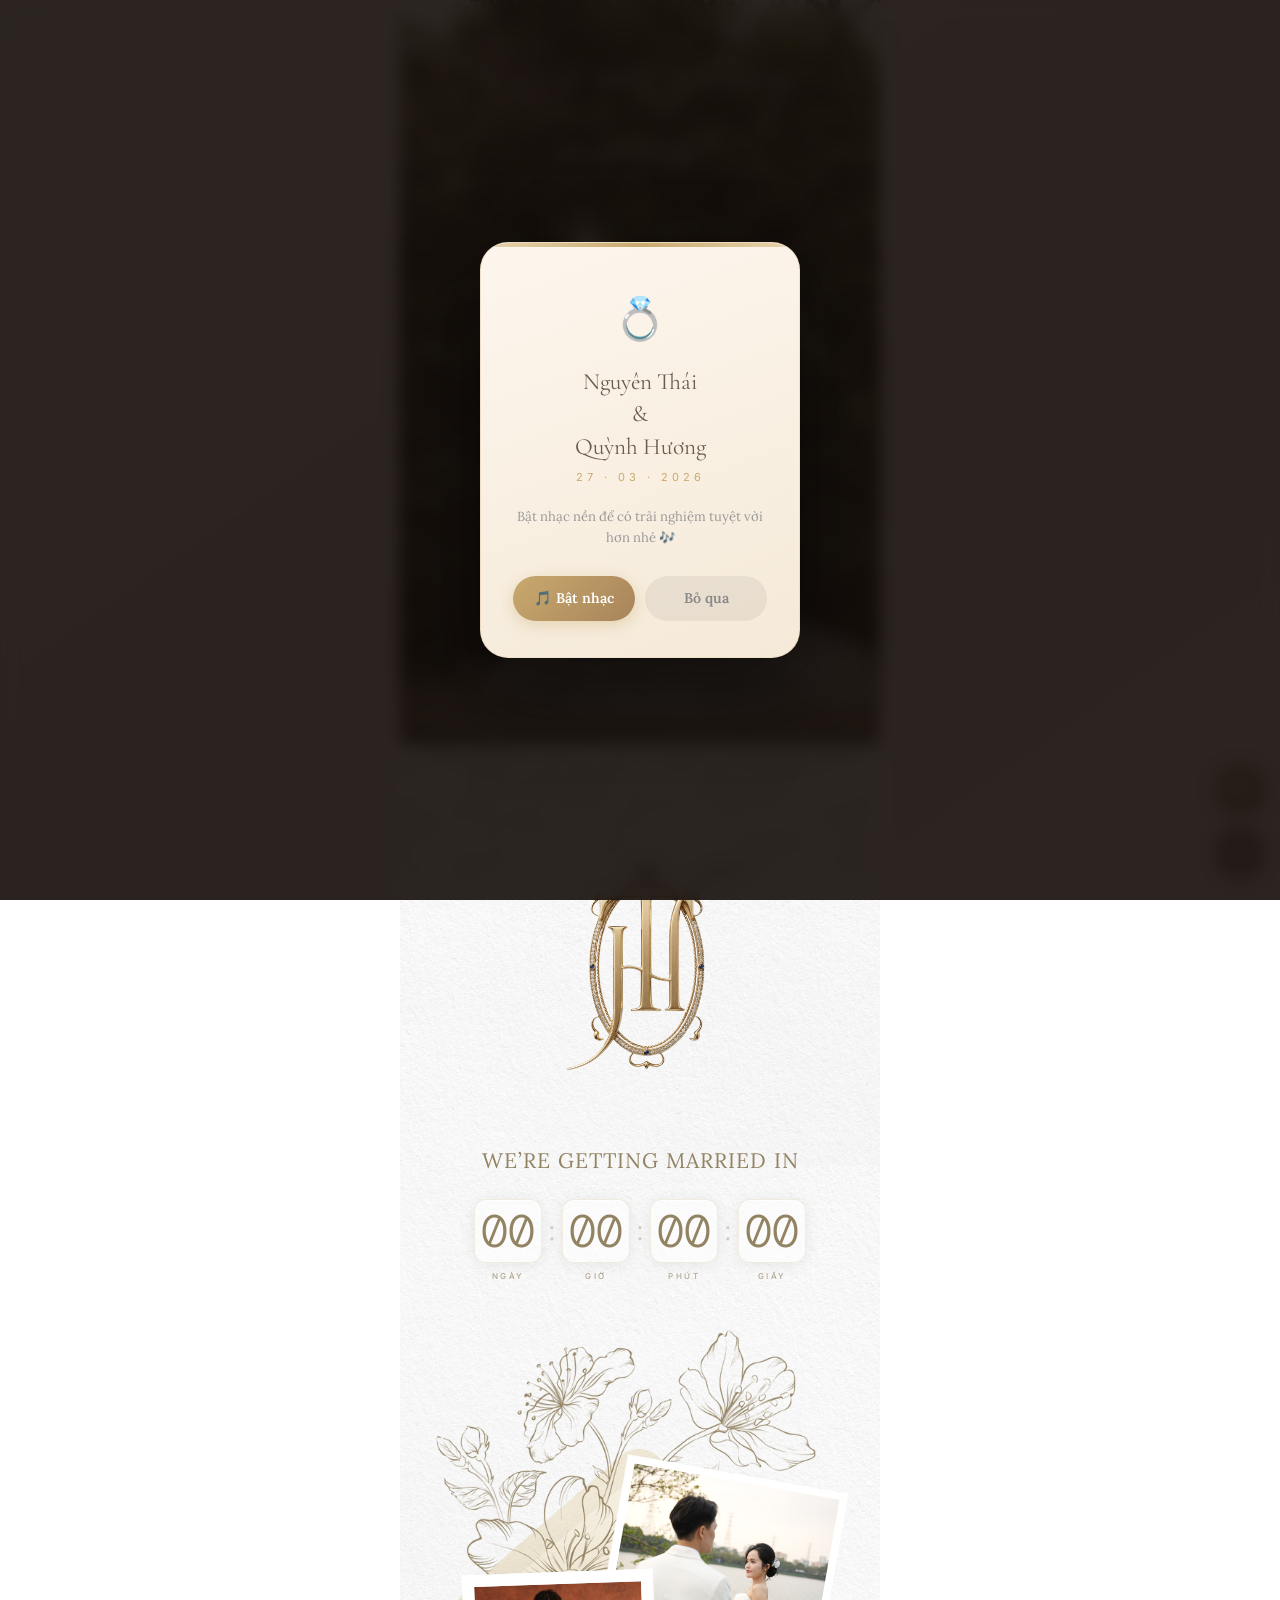
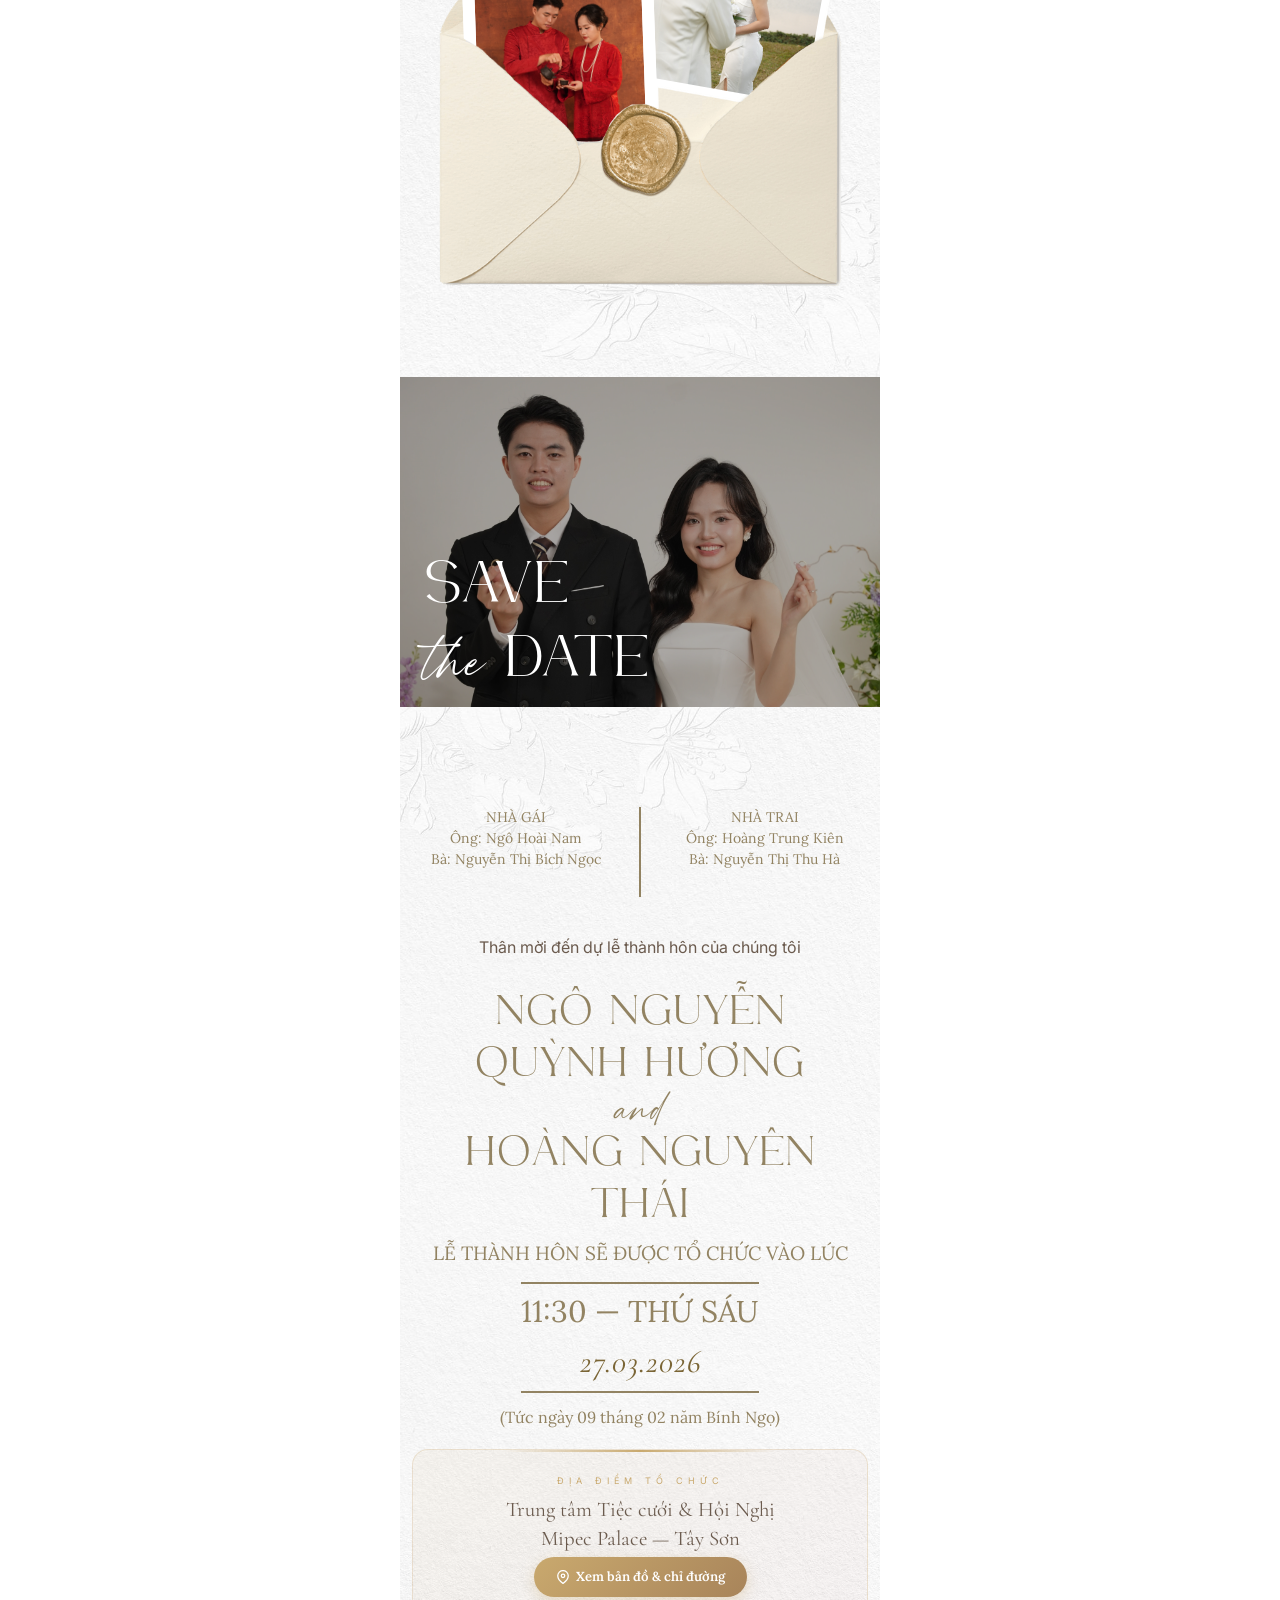
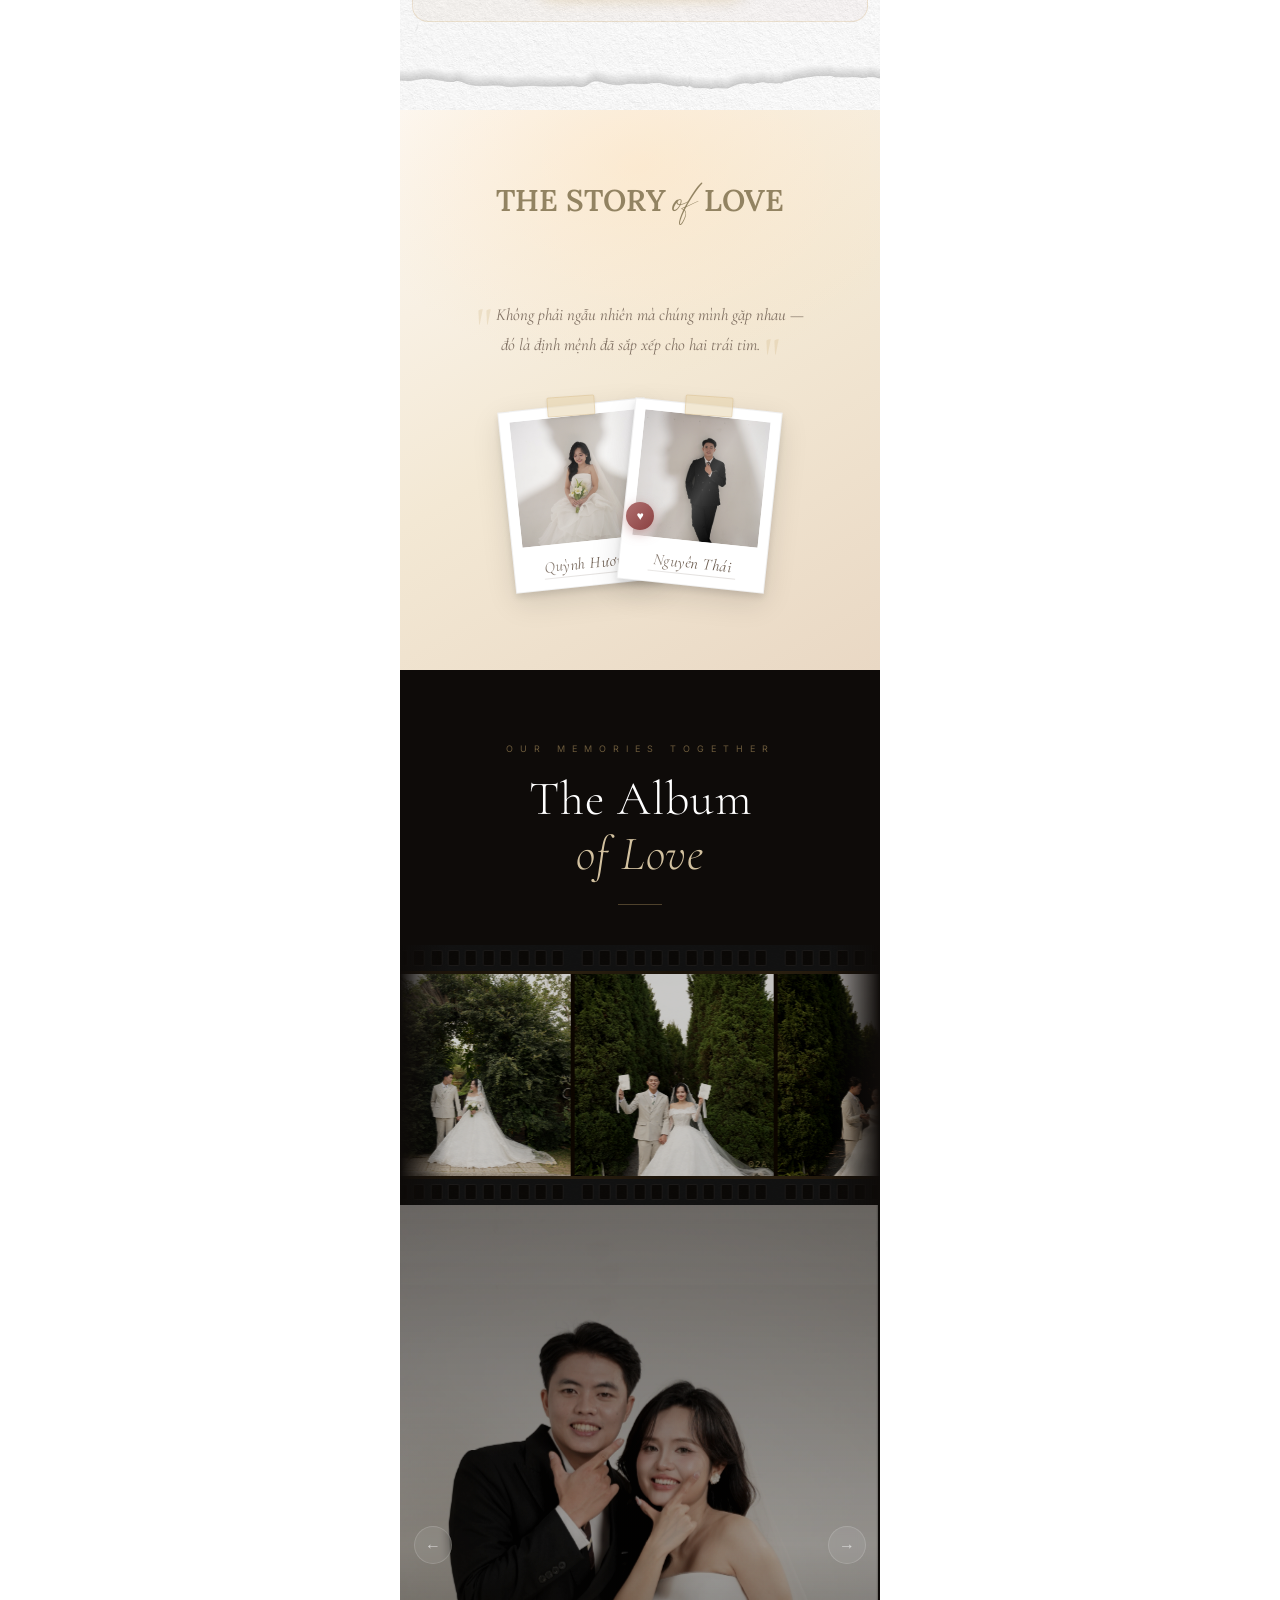
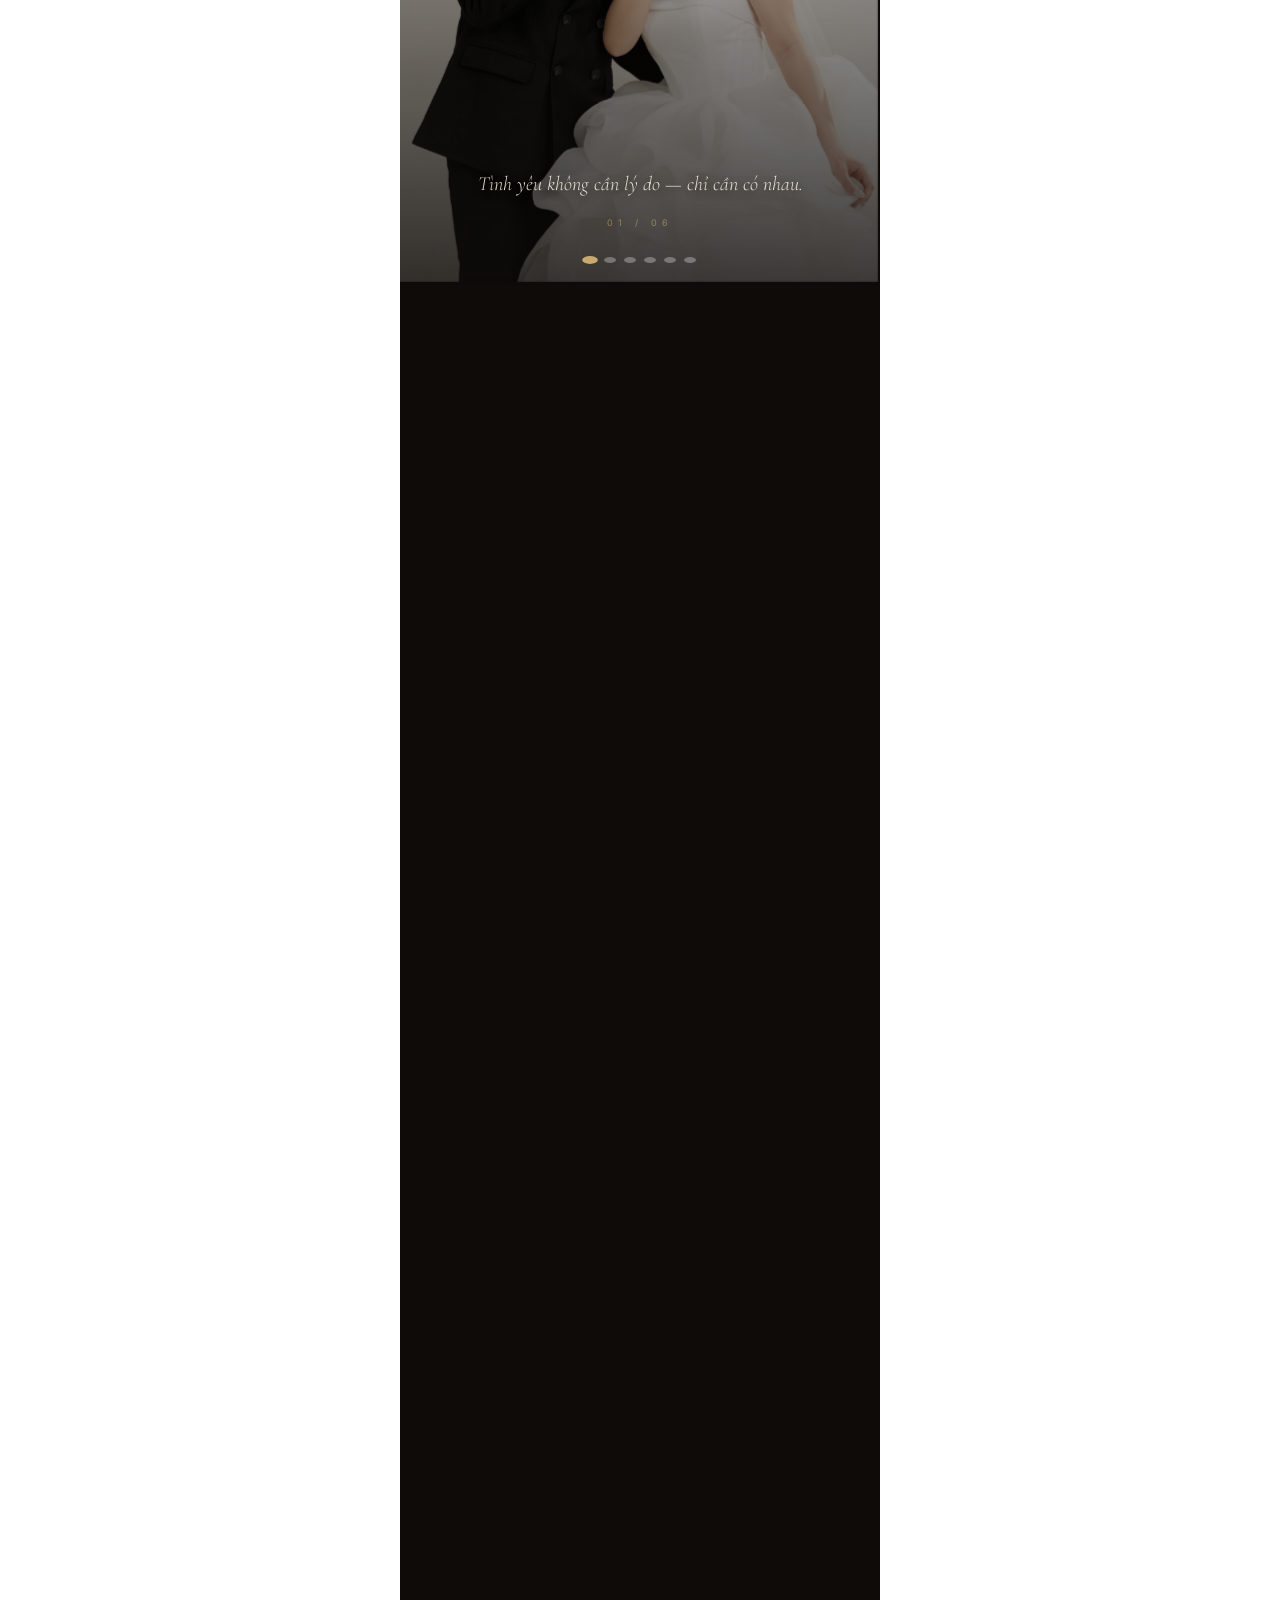
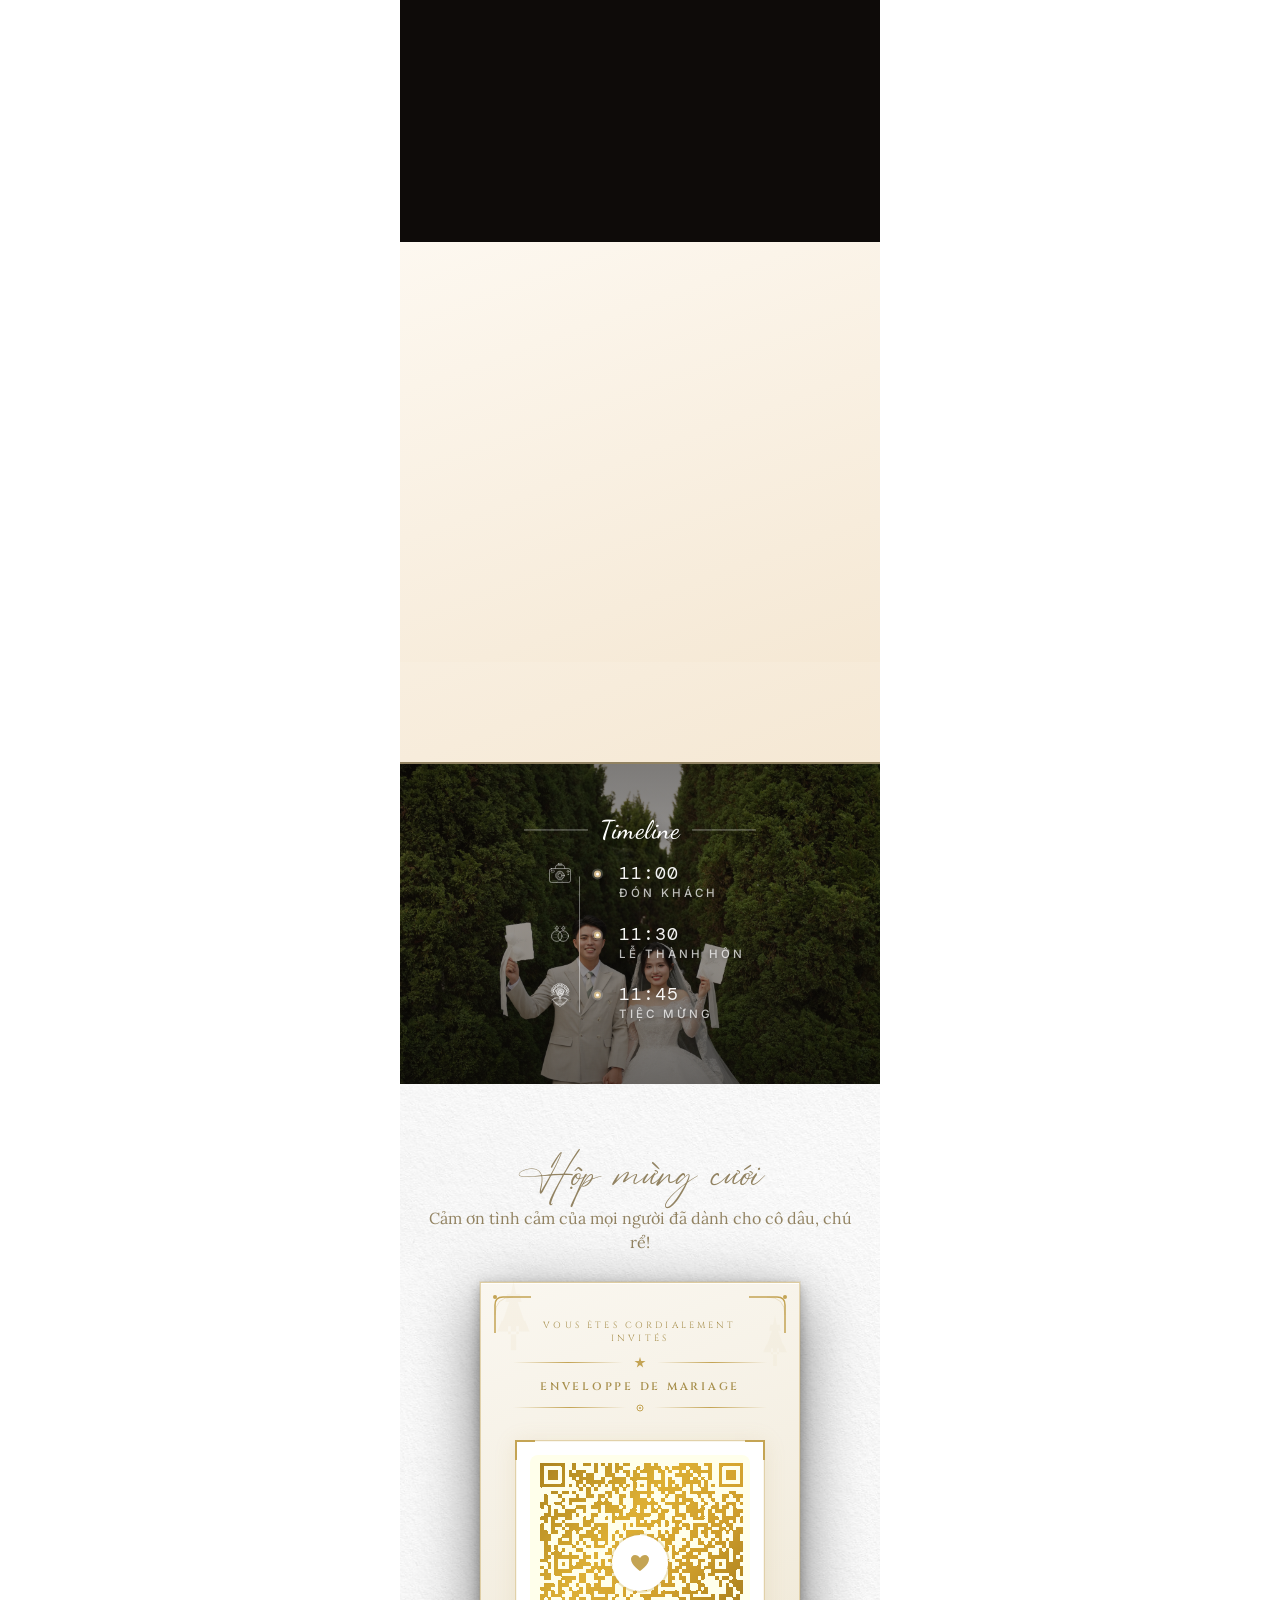
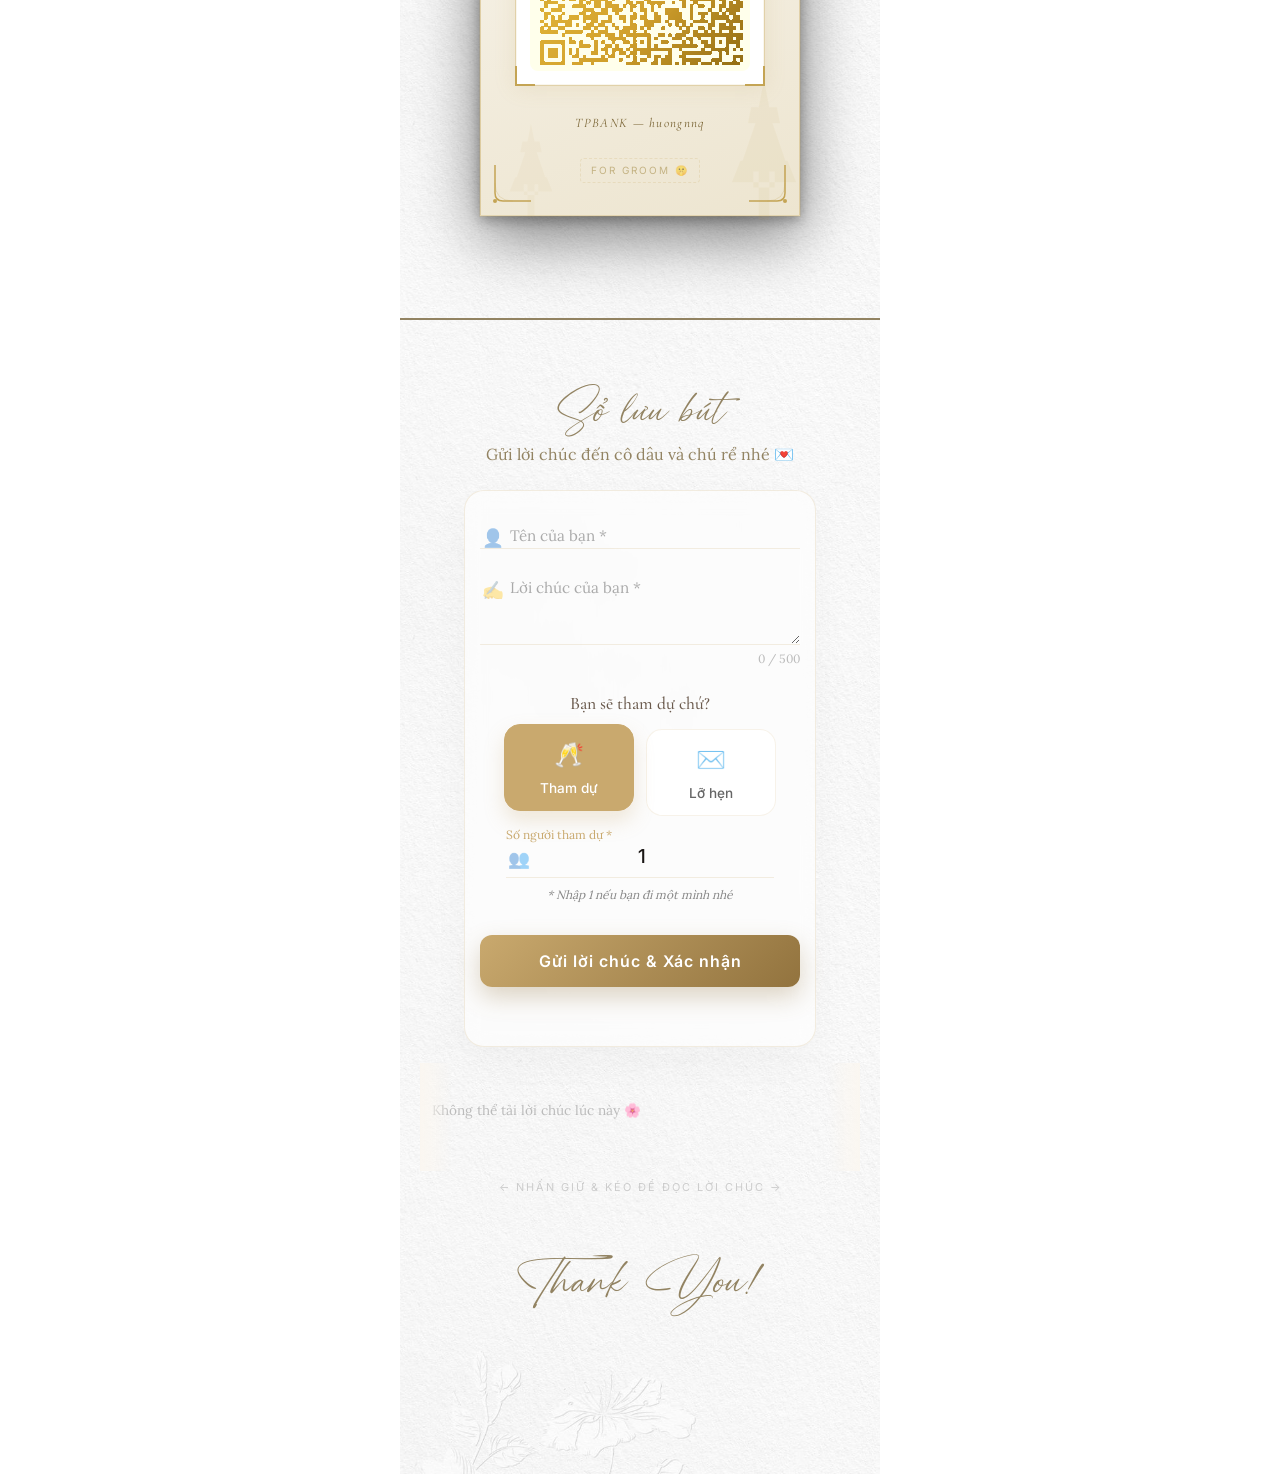
==== commit 87302cef: "update logo index" ====
--- a/index.html
+++ b/index.html
@@ -86,97 +86,7 @@
     <div id="card-countdown" class="card-section">
       <div class="card-countdown-inner">
         <div class="noble-monogram sr sr-scale">
-          <div class="monogram-frame">
-            <svg viewBox="0 0 400 520" fill="none" xmlns="http://www.w3.org/2000/svg">
-              <defs>
-                <radialGradient id="goldGrad" cx="50%" cy="50%" r="50%">
-                  <stop offset="0%" stop-color="#f5e08a" />
-                  <stop offset="40%" stop-color="#c4a454" />
-                  <stop offset="100%" stop-color="#7a5c1e" />
-                </radialGradient>
-                <radialGradient id="goldGradInner" cx="50%" cy="50%" r="50%">
-                  <stop offset="0%" stop-color="#fff9d6" />
-                  <stop offset="50%" stop-color="#e8c96a" />
-                  <stop offset="100%" stop-color="#a07830" />
-                </radialGradient>
-                <linearGradient id="strokeGrad" x1="0" y1="0" x2="1" y2="1">
-                  <stop offset="0%" stop-color="#f0d878" />
-                  <stop offset="50%" stop-color="#c4a454" />
-                  <stop offset="100%" stop-color="#8b6820" />
-                </linearGradient>
-                <pattern id="crosshatch" width="8" height="8" patternUnits="userSpaceOnUse"
-                  patternTransform="rotate(45)">
-                  <line x1="0" y1="0" x2="0" y2="8" stroke="#c4a454" stroke-width="0.2" opacity="0.15" />
-                  <line x1="0" y1="0" x2="8" y2="0" stroke="#c4a454" stroke-width="0.2" opacity="0.15" />
-                </pattern>
-              </defs>
-
-              <!-- Background subtle fill -->
-              <path
-                d="M200 48C135 48 72 128 72 260C72 392 135 472 200 472C265 472 328 392 328 260C328 128 265 48 200 48Z"
-                fill="url(#crosshatch)" opacity="0.5" />
-
-              <!-- === OUTER BORDER LAYERS === -->
-              <path
-                d="M200 38C125 38 58 125 58 260C58 395 125 482 200 482C275 482 342 395 342 260C342 125 275 38 200 38Z"
-                stroke="url(#strokeGrad)" stroke-width="1.8" opacity="0.35" />
-              <path
-                d="M200 46C130 46 66 130 66 260C66 390 130 474 200 474C270 474 334 390 334 260C334 130 270 46 200 46Z"
-                stroke="#c4a454" stroke-width="1.2" opacity="0.55" />
-              <path
-                d="M200 56C138 56 80 136 80 260C80 384 138 464 200 464C262 464 320 384 320 260C320 136 262 56 200 56Z"
-                stroke="#c4a454" stroke-width="0.7" opacity="0.4" />
-
-              <!-- === COMPASS DOTS === -->
-              <g opacity="0.8">
-                <circle cx="200" cy="46" r="3" fill="url(#goldGrad)" />
-                <circle cx="200" cy="474" r="3" fill="url(#goldGrad)" />
-                <circle cx="66" cy="260" r="3" fill="url(#goldGrad)" />
-                <circle cx="334" cy="260" r="3" fill="url(#goldGrad)" />
-              </g>
-
-              <!-- === TOP CROWN FILIGREE === -->
-              <g class="filigree-top">
-                <path d="M200 14C220 2 255 8 235 38" stroke="#c4a454" stroke-width="1.2" opacity="0.7" />
-                <path d="M200 14C180 2 145 8 165 38" stroke="#c4a454" stroke-width="1.2" opacity="0.7" />
-                <circle cx="200" cy="8" r="5" fill="url(#goldGrad)" class="gem-center" />
-                <circle cx="240" cy="12" r="3" fill="url(#goldGrad)" opacity="0.8" />
-                <circle cx="160" cy="12" r="3" fill="url(#goldGrad)" opacity="0.8" />
-              </g>
-
-              <!-- === BOTTOM FILIGREE === -->
-              <g class="filigree-bottom">
-                <path d="M200 506C222 518 258 510 238 482" stroke="#c4a454" stroke-width="1.2" opacity="0.7" />
-                <path d="M200 506C178 518 142 510 162 482" stroke="#c4a454" stroke-width="1.2" opacity="0.7" />
-                <path d="M196 510 L200 520 L204 510 L200 506Z" fill="url(#goldGrad)" opacity="0.8" class="gem-center" />
-              </g>
-
-              <!-- === CORNER ORNAMENTS === -->
-              <g class="corner-tl">
-                <path d="M95 78C72 60 55 82 72 100Q85 85 95 78Z" fill="#c4a454" opacity="0.22" />
-                <path d="M68 95Q50 118 75 130" stroke="#c4a454" stroke-width="0.8" opacity="0.35" />
-              </g>
-              <g class="corner-tr">
-                <path d="M305 78C328 60 345 82 328 100Q315 85 305 78Z" fill="#c4a454" opacity="0.22" />
-                <path d="M332 95Q350 118 325 130" stroke="#c4a454" stroke-width="0.8" opacity="0.35" />
-              </g>
-              <g class="corner-bl">
-                <path d="M95 442C72 460 55 438 72 420Q85 435 95 442Z" fill="#c4a454" opacity="0.22" />
-                <path d="M68 425Q50 402 75 390" stroke="#c4a454" stroke-width="0.8" opacity="0.35" />
-              </g>
-              <g class="corner-br">
-                <path d="M305 442C328 460 345 438 328 420Q315 435 305 442Z" fill="#c4a454" opacity="0.22" />
-                <path d="M332 425Q350 402 325 390" stroke="#c4a454" stroke-width="0.8" opacity="0.35" />
-              </g>
-
-              <!-- === CENTER MEDALLION === -->
-              <g class="gem-center">
-                <circle cx="200" cy="260" r="22" stroke="#c4a454" stroke-width="0.5" opacity="0.25" fill="none" />
-                <circle cx="200" cy="260" r="16" stroke="#c4a454" stroke-width="0.7" opacity="0.3" fill="none" />
-                <path d="M196 260 L200 254 L204 260 L200 266Z" fill="url(#goldGrad)" opacity="0.7" />
-              </g>
-            </svg>
-          </div>
+
           <div class="m-wrap">
             <img loading="lazy" src="images/HT_logo.png" alt="Monogram H &amp; T" class="ht-logo">
           </div>
--- a/css/custom.css
+++ b/css/custom.css
@@ -2635,14 +2635,14 @@
     }
 
     .m-wrap .ht-logo {
-      max-width: 100%;
-      max-height: 100%;
+      max-width: 180%;
+      max-height: 180%;
       object-fit: contain;
       /* Biến phần chữ đen thành tông chữ hồng trong thiệp (gần với --c-rose), giữ đổ bóng */
-      filter: brightness(0) saturate(100%)
+      /* filter: brightness(0) saturate(100%)
               invert(29%) sepia(28%) saturate(820%)
               hue-rotate(-5deg) brightness(95%) contrast(92%)
-              drop-shadow(0 4px 10px rgba(0, 0, 0, 0.18));
+              drop-shadow(0 4px 10px rgba(0, 0, 0, 0.18)); */
     }
 
     .m-letter {
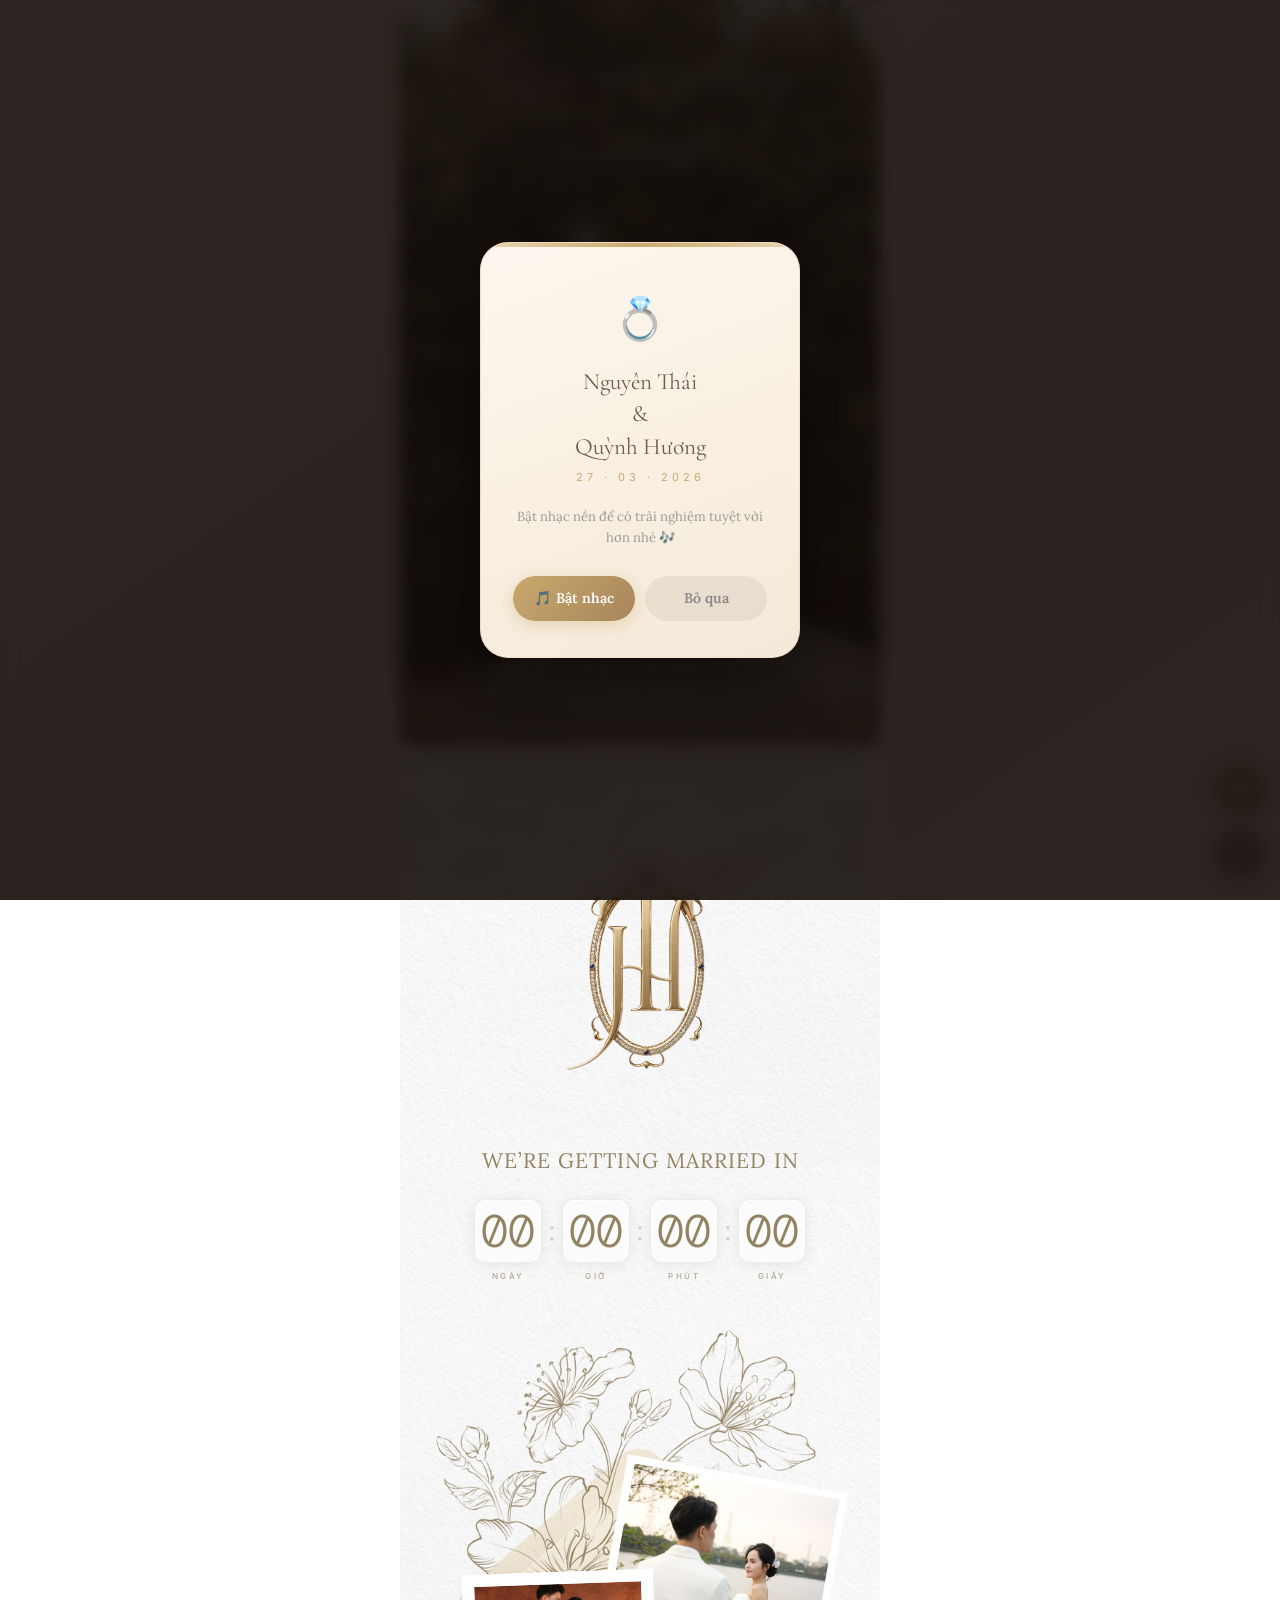
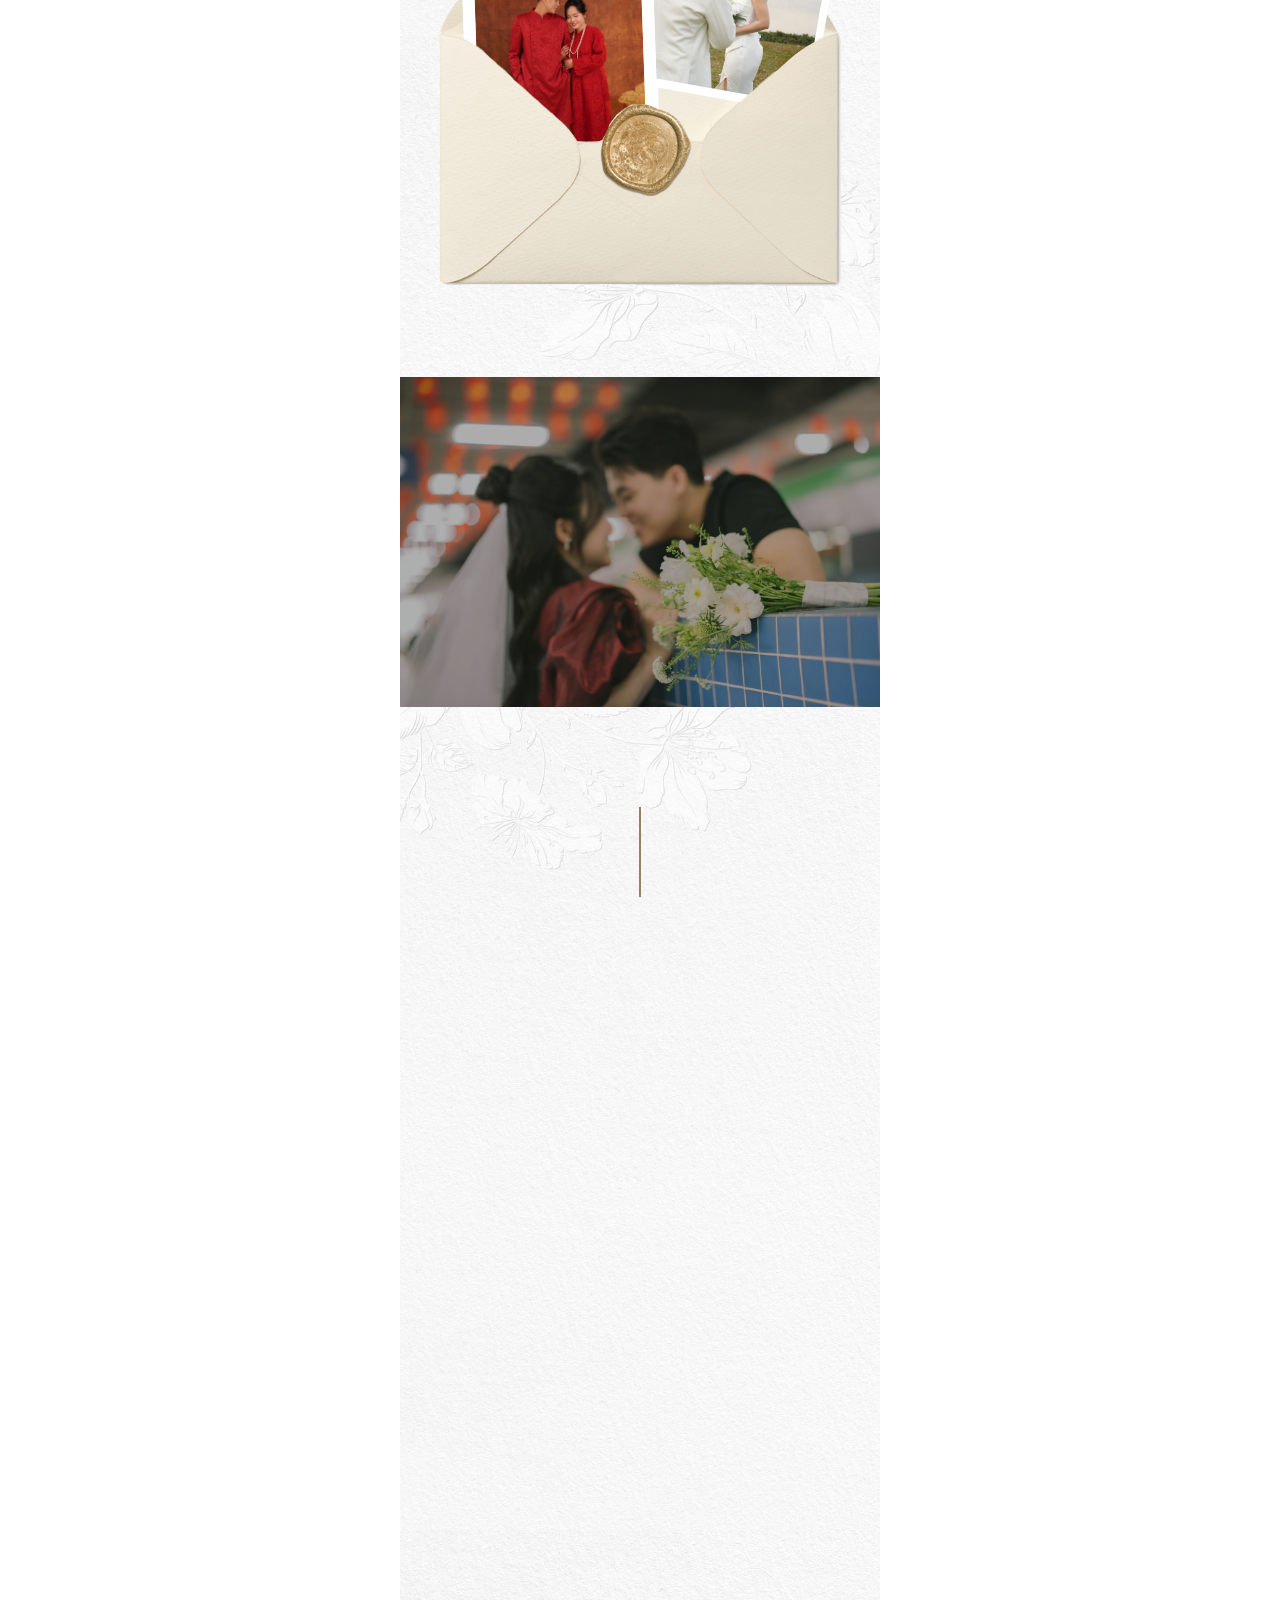
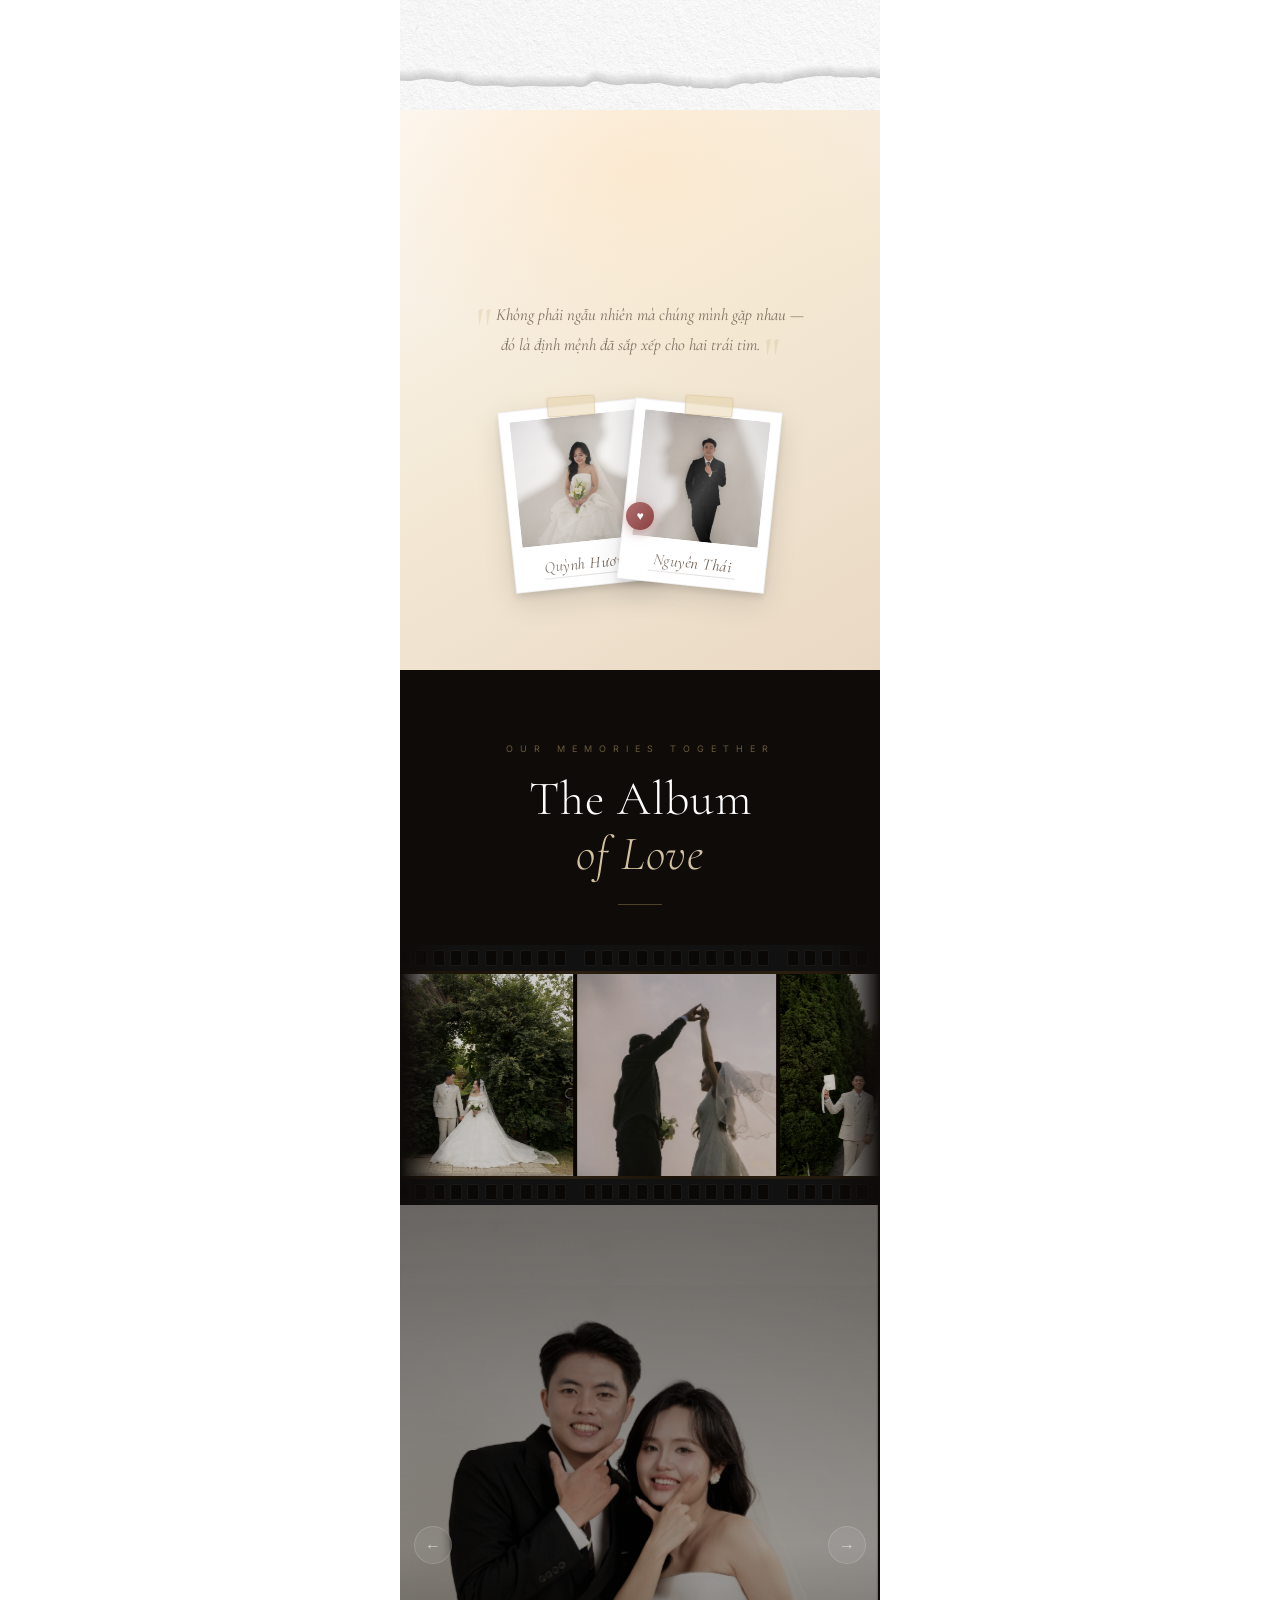
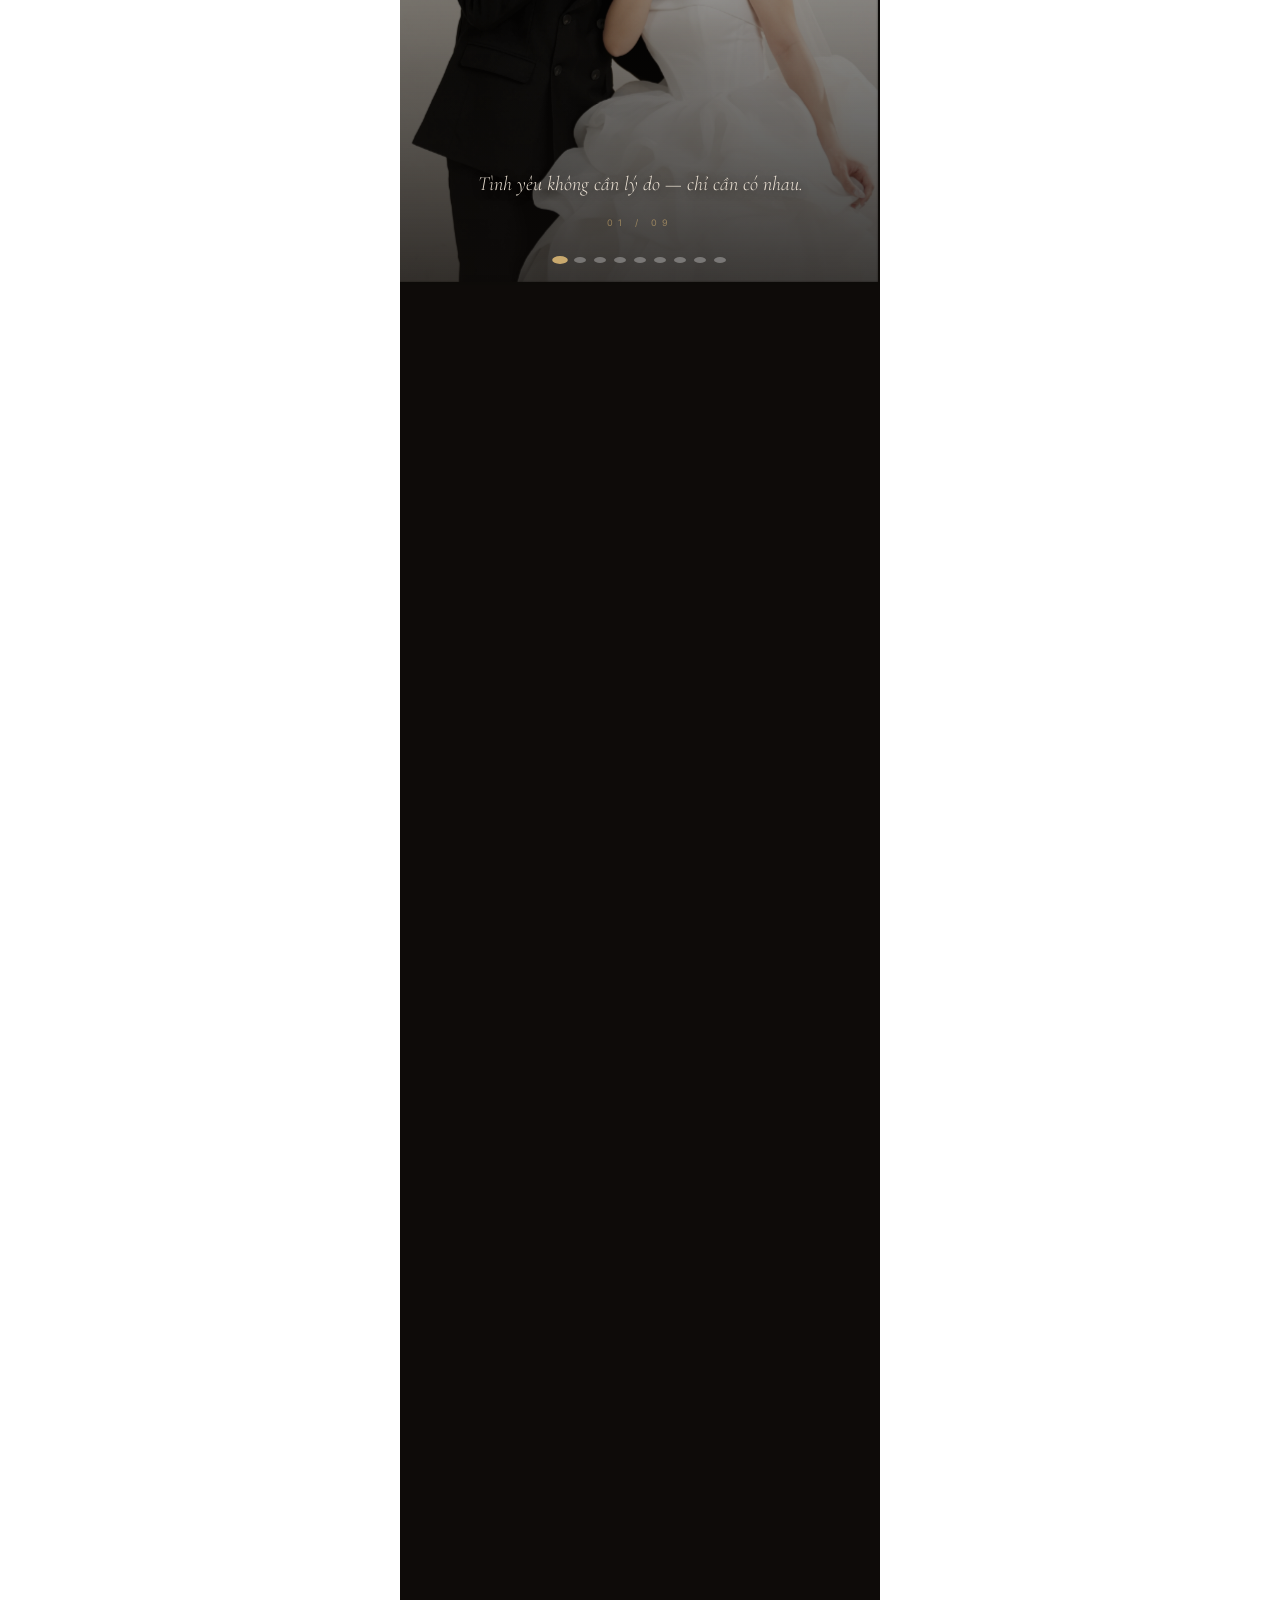
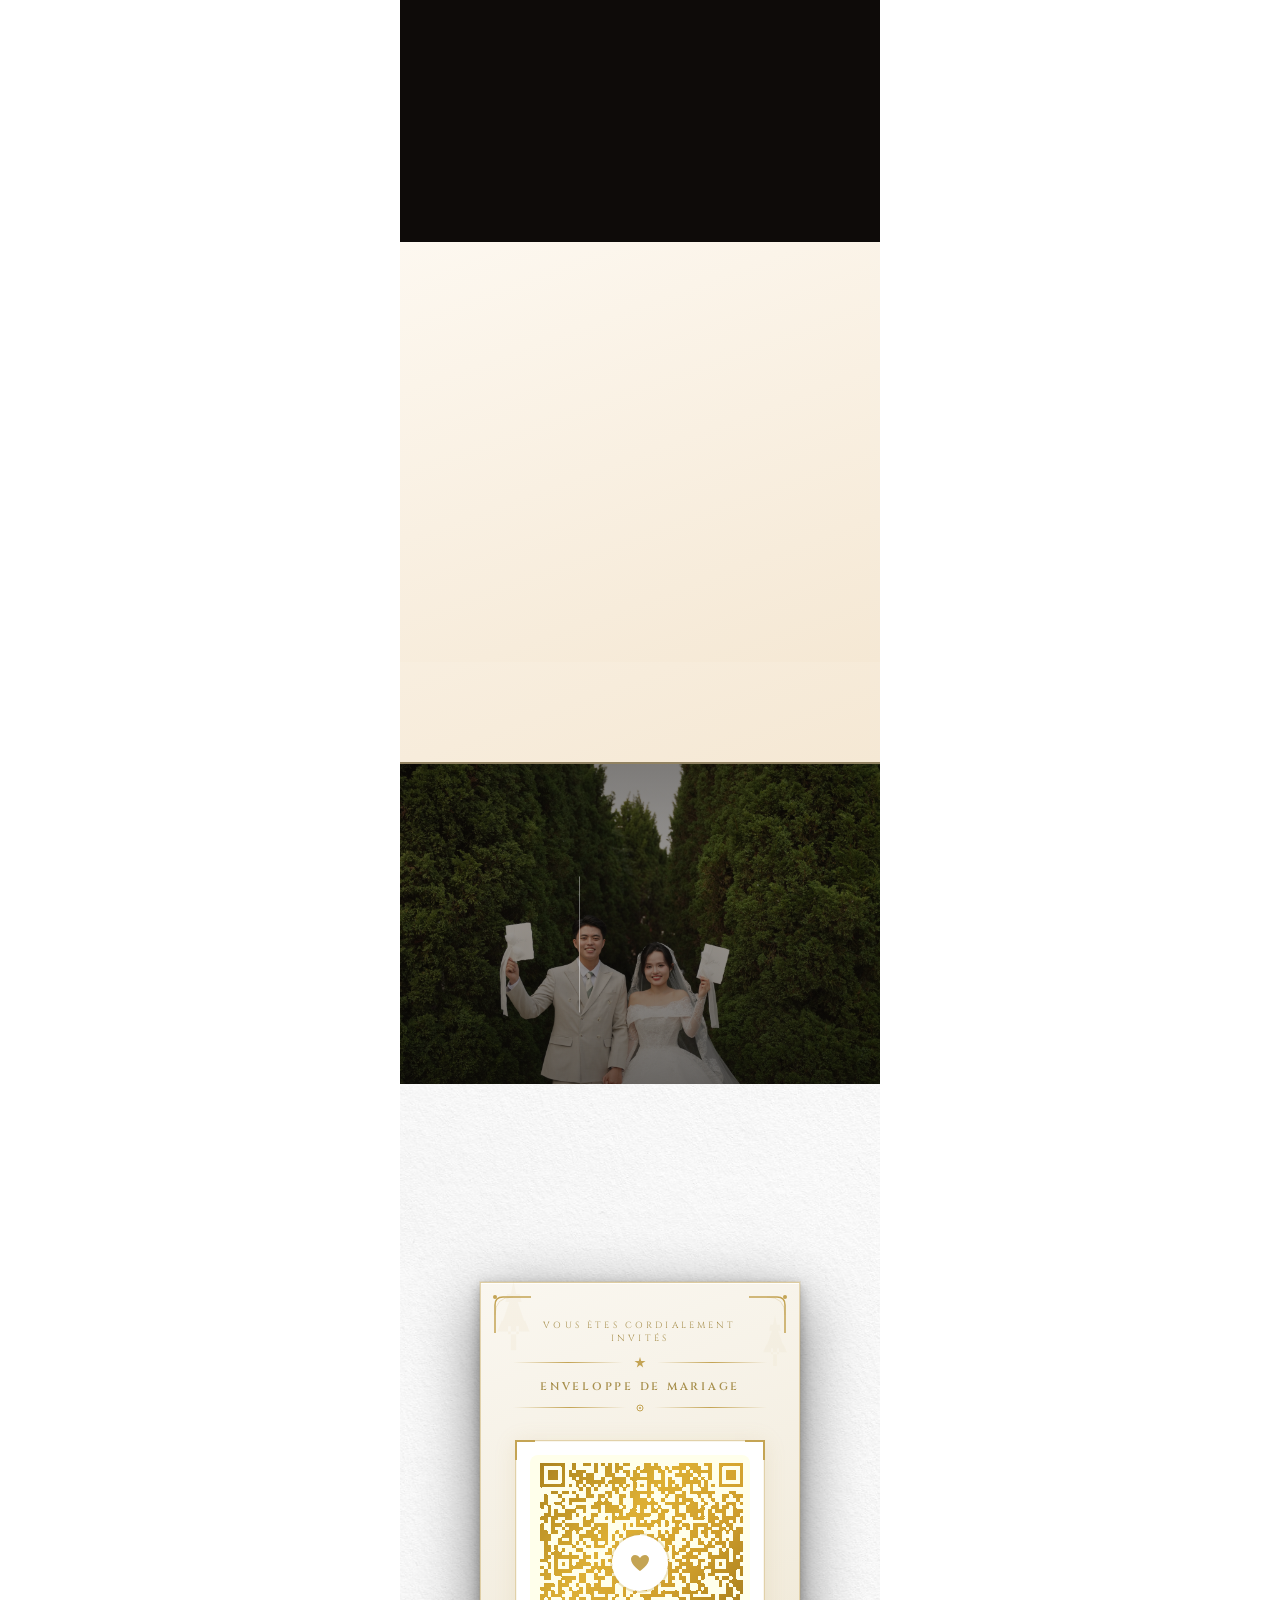
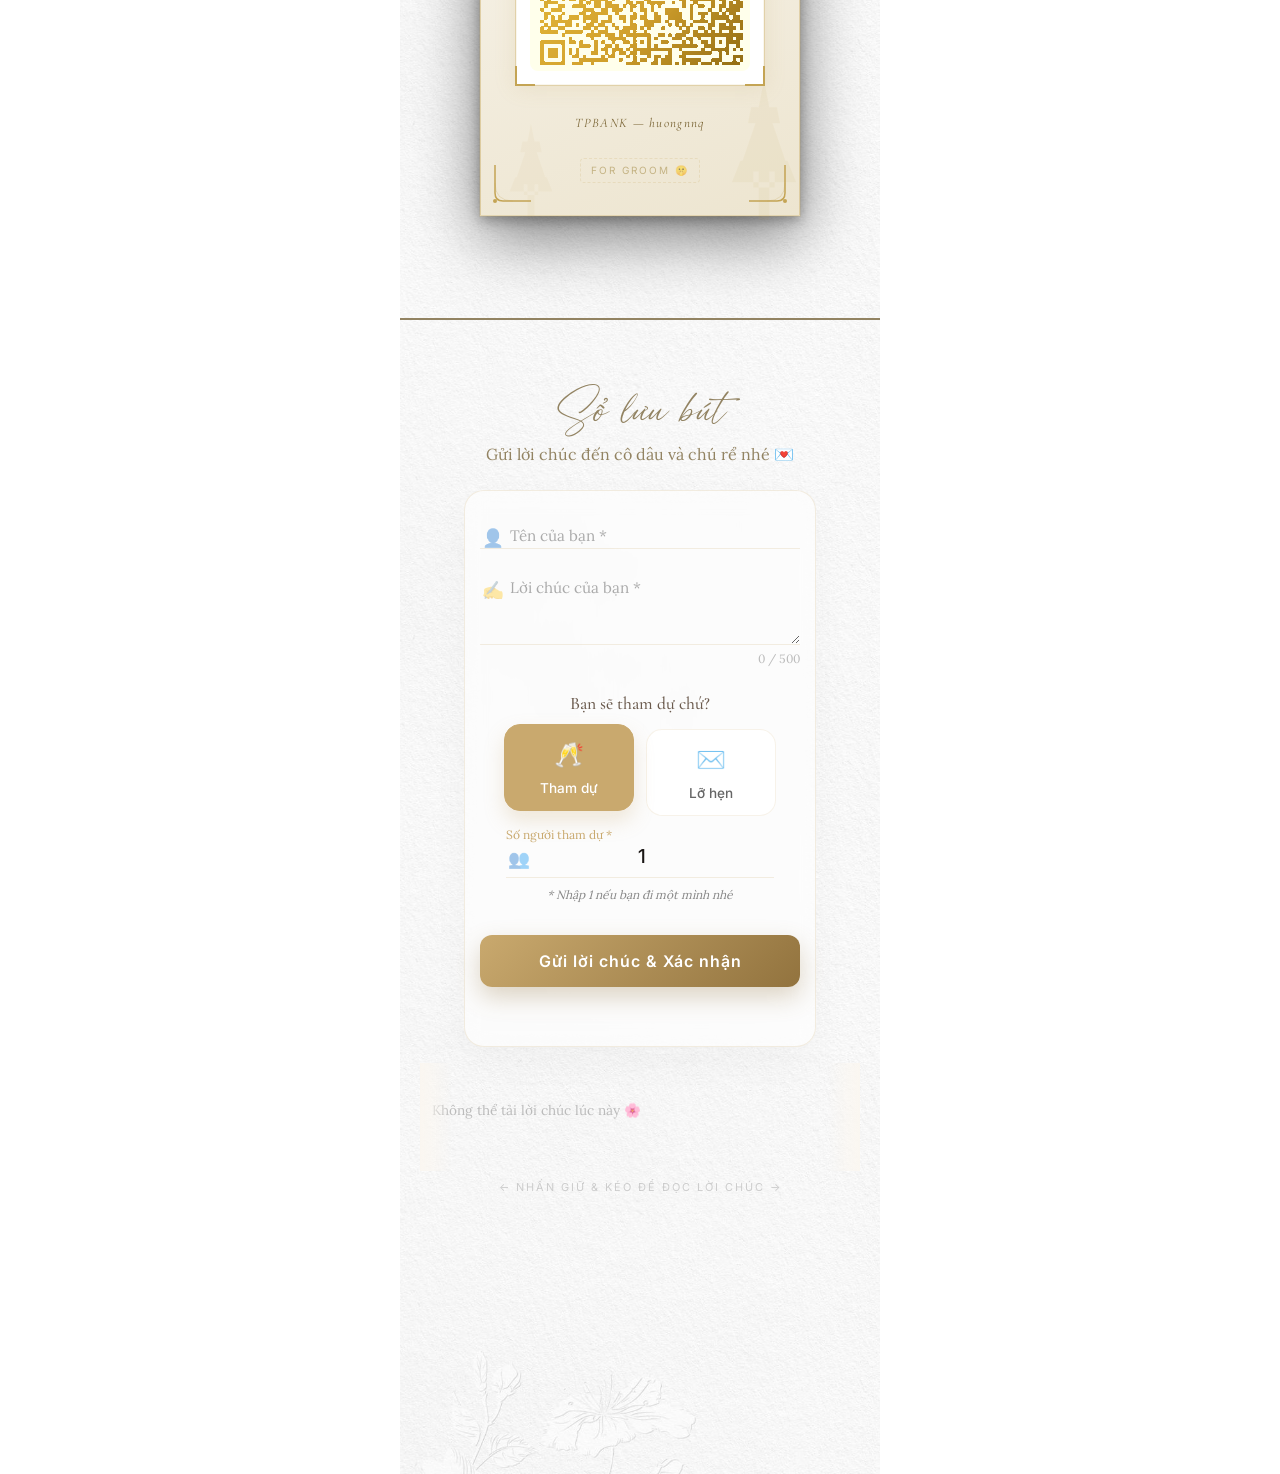
==== commit c63bf581: "update image dresscode" ====
--- a/index.html
+++ b/index.html
@@ -117,7 +117,7 @@
           <div id="envelop-photo">
             <img loading="lazy" class="back" src="images/envolop_back.png">
             <div class="pt1" style="background-image:url(images/image1.jpg);"></div>
-            <div class="pt2" style="background-image:url(images/image2.jpg);"></div>
+            <div class="pt2" style="background-image:url(images/image19.jpg);"></div>
             <img loading="lazy" class="front" src="images/envolop_front.png">
           </div>
         </div>
@@ -125,7 +125,7 @@
     </div>
 
     <!-- SAVE THE DATE -->
-    <div id="card-save-the-date" style="background-image:url(images/image3.jpg)">
+    <div id="card-save-the-date" style="background-image:url(images/intimate15.jpg)">
       <h2 class="font2 sr">Save<br><span class="font1">the</span> Date</h2>
     </div>
 
@@ -227,32 +227,47 @@
         <div class="slide active"><img loading="lazy" src="images/image11.jpg" alt="">
           <div class="slide-overlay"></div>
           <div class="slide-quote"><span class="sq-line">Tình yêu không cần lý do — chỉ cần có nhau.</span><span
-              class="sq-num">01 / 06</span></div>
+              class="sq-num">01 / 09</span></div>
         </div>
         <div class="slide"><img loading="lazy" src="images/image14.jpg" alt="">
           <div class="slide-overlay"></div>
           <div class="slide-quote"><span class="sq-line">Mỗi khoảnh khắc bên em đều là kỷ niệm mãi mãi.</span><span
-              class="sq-num">02 / 06</span></div>
+              class="sq-num">02 / 09</span></div>
         </div>
         <div class="slide"><img loading="lazy" src="images/image15.jpg" alt="">
           <div class="slide-overlay"></div>
           <div class="slide-quote"><span class="sq-line">Anh chọn em — hôm nay, ngày mai và mãi mãi.</span><span
-              class="sq-num">03 / 06</span></div>
+              class="sq-num">03 / 09</span></div>
         </div>
         <div class="slide"><img loading="lazy" src="images/image16.jpg" alt="">
           <div class="slide-overlay"></div>
           <div class="slide-quote"><span class="sq-line">Trong vòng tay em, anh tìm thấy nhà.</span><span
-              class="sq-num">04 / 06</span></div>
+              class="sq-num">04 / 09</span></div>
         </div>
         <div class="slide"><img loading="lazy" src="images/image17.jpg" alt="">
           <div class="slide-overlay"></div>
           <div class="slide-quote"><span class="sq-line">Em là câu trả lời cho mọi điều anh tìm kiếm.</span><span
-              class="sq-num">05 / 06</span></div>
+              class="sq-num">05 / 09</span></div>
         </div>
         <div class="slide"><img loading="lazy" src="images/image18.jpg" alt="">
           <div class="slide-overlay"></div>
           <div class="slide-quote"><span class="sq-line">Hạnh phúc là khi được gọi em là vợ.</span><span
-              class="sq-num">06 / 06</span></div>
+              class="sq-num">06 / 09</span></div>
+        </div>
+        <div class="slide"><img loading="lazy" src="images/intimate16.jpg" alt="">
+          <div class="slide-overlay"></div>
+          <div class="slide-quote"><span class="sq-line">Bên em, mỗi ngày đều là ngày đẹp nhất.</span><span
+              class="sq-num">07 / 09</span></div>
+        </div>
+        <div class="slide"><img loading="lazy" src="images/intimate4.jpg" alt="">
+          <div class="slide-overlay"></div>
+          <div class="slide-quote"><span class="sq-line">Nụ cười của em là điều anh trân trọng nhất.</span><span
+              class="sq-num">08 / 09</span></div>
+        </div>
+        <div class="slide"><img loading="lazy" src="images/intimate8.jpg" alt="">
+          <div class="slide-overlay"></div>
+          <div class="slide-quote"><span class="sq-line">Từ hôm nay, chúng mình cùng viết câu chuyện của
+              mình.</span><span class="sq-num">09 / 09</span></div>
         </div>
         <button class="slide-arrow prev" id="slidePrev">&#8592;</button>
         <button class="slide-arrow next" id="slideNext">&#8594;</button>
@@ -260,14 +275,14 @@
       </div>
 
       <div class="album-portrait-pair">
-        <div class="album-portrait-item sr sr-left"><img loading="lazy" src="images/image19.jpg" alt="">
+        <div class="album-portrait-item sr sr-left"><img loading="lazy" src="images/intimate7.jpg" alt="">
           <div class="album-portrait-label">Truyền Thống</div>
         </div>
         <div class="album-portrait-item sr sr-right"><img loading="lazy" src="images/image20.jpg" alt="">
           <div class="album-portrait-label">Hiện Đại</div>
         </div>
       </div>
-      <div class="album-wide sr"><img loading="lazy" src="images/image25.jpg" alt=""></div>
+      <div class="album-wide sr"><img loading="lazy" src="images/intimate1.jpg" alt=""></div>
       <div class="album-mosaic-grid">
         <div class="amg-item tall sr sr-left"><img loading="lazy" src="images/image22.jpg" alt=""></div>
         <div class="amg-item sr sr-right"><img loading="lazy" src="images/image23.jpg" alt=""></div>
@@ -277,7 +292,7 @@
       </div>
       <div class="album-strip">
         <div class="album-strip-item sr"><img loading="lazy" src="images/image12.jpg" alt=""></div>
-        <div class="album-strip-item sr"><img loading="lazy" src="images/image24.jpg" alt=""></div>
+        <div class="album-strip-item sr"><img loading="lazy" src="images/intimate2.jpg" alt=""></div>
         <div class="album-strip-item sr"><img loading="lazy" src="images/image13.jpg" alt=""></div>
       </div>
       <div class="album-footer sr"><span class="af-heart">♡</span>Forever &amp; Always · 27.03.2026</div>
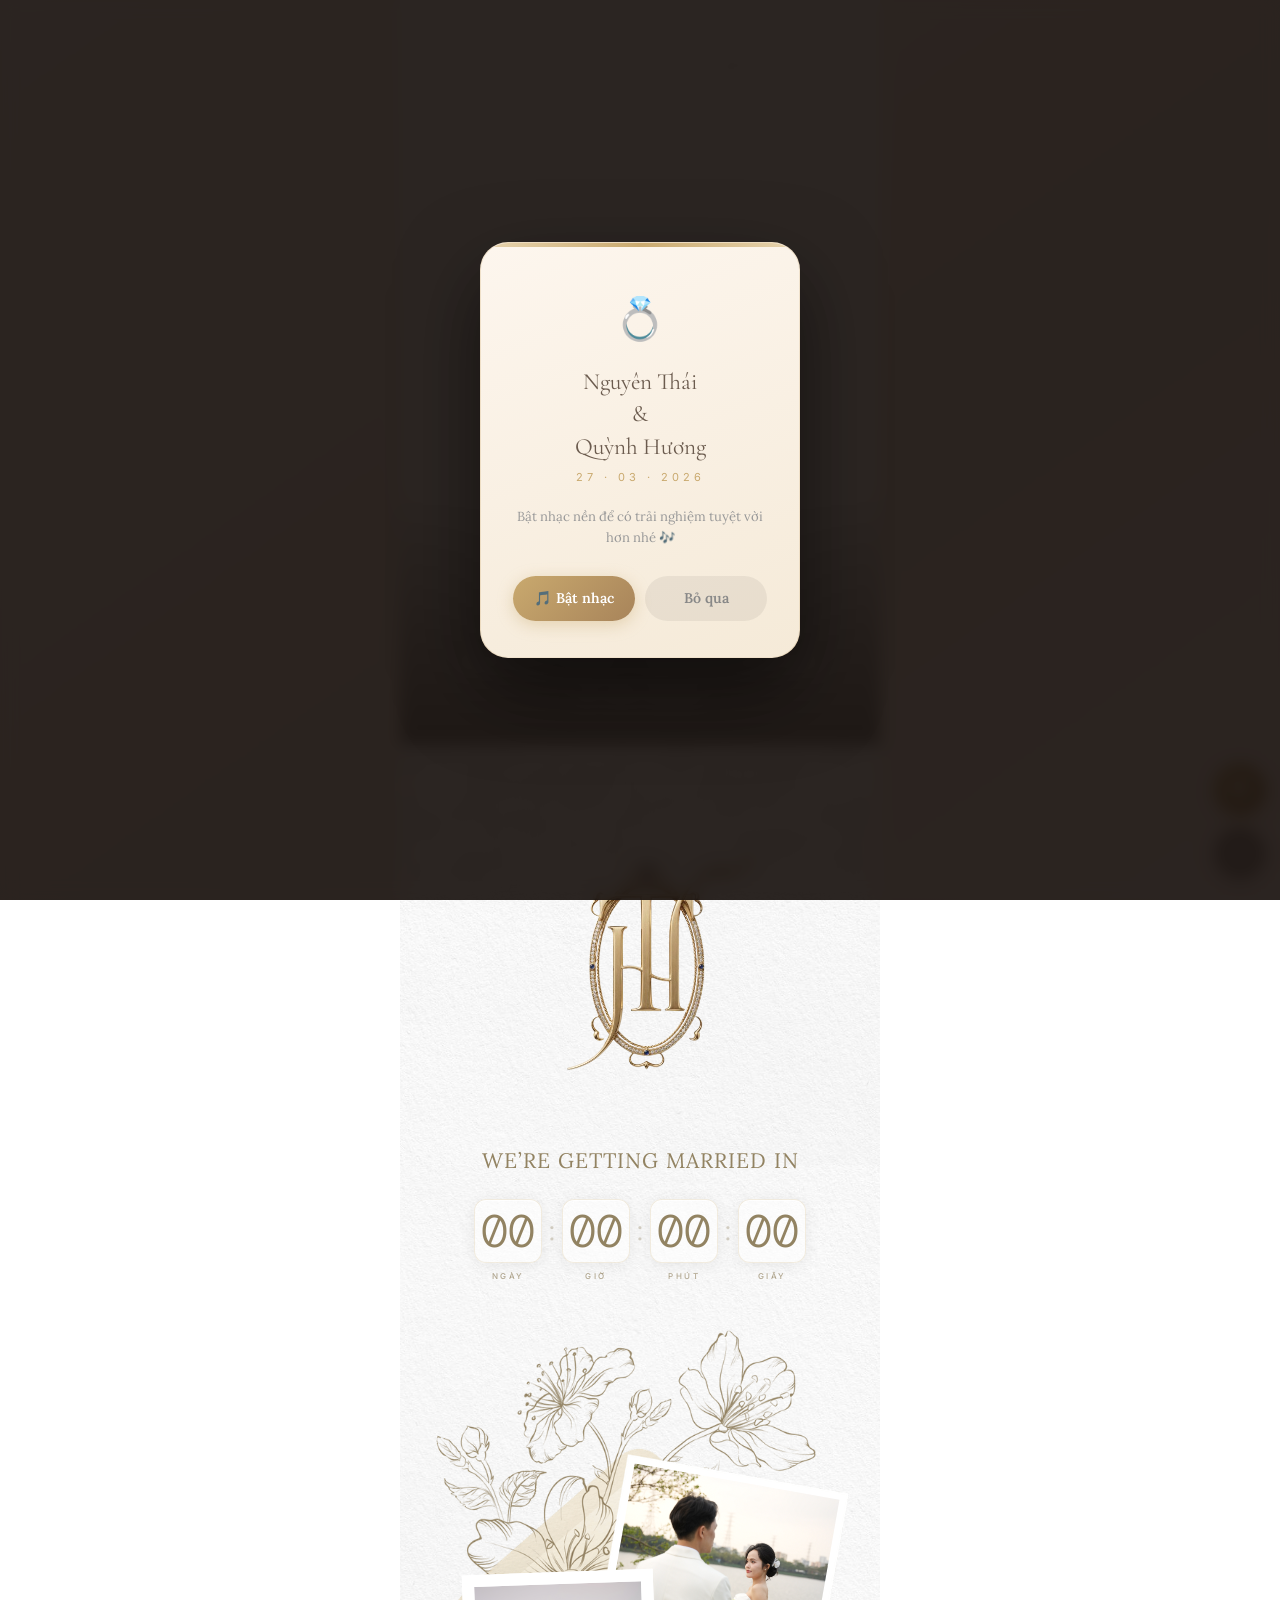
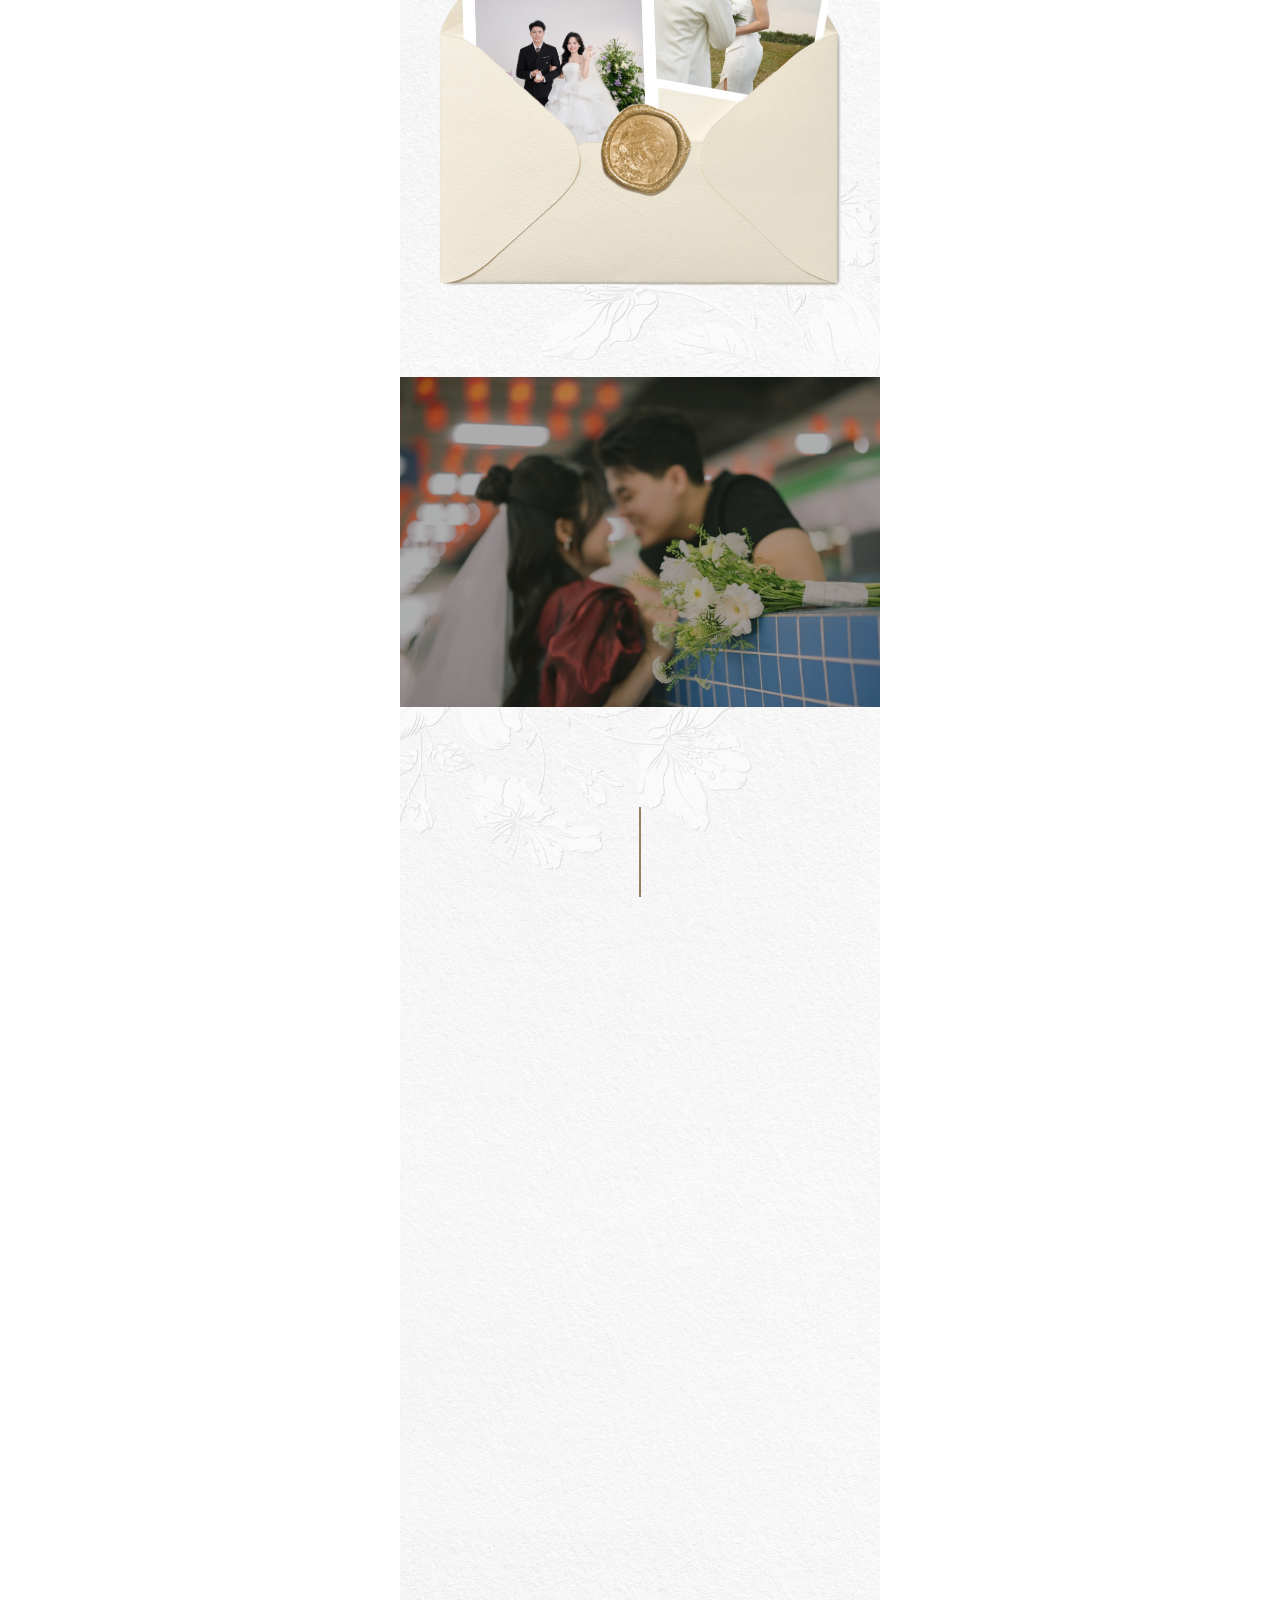
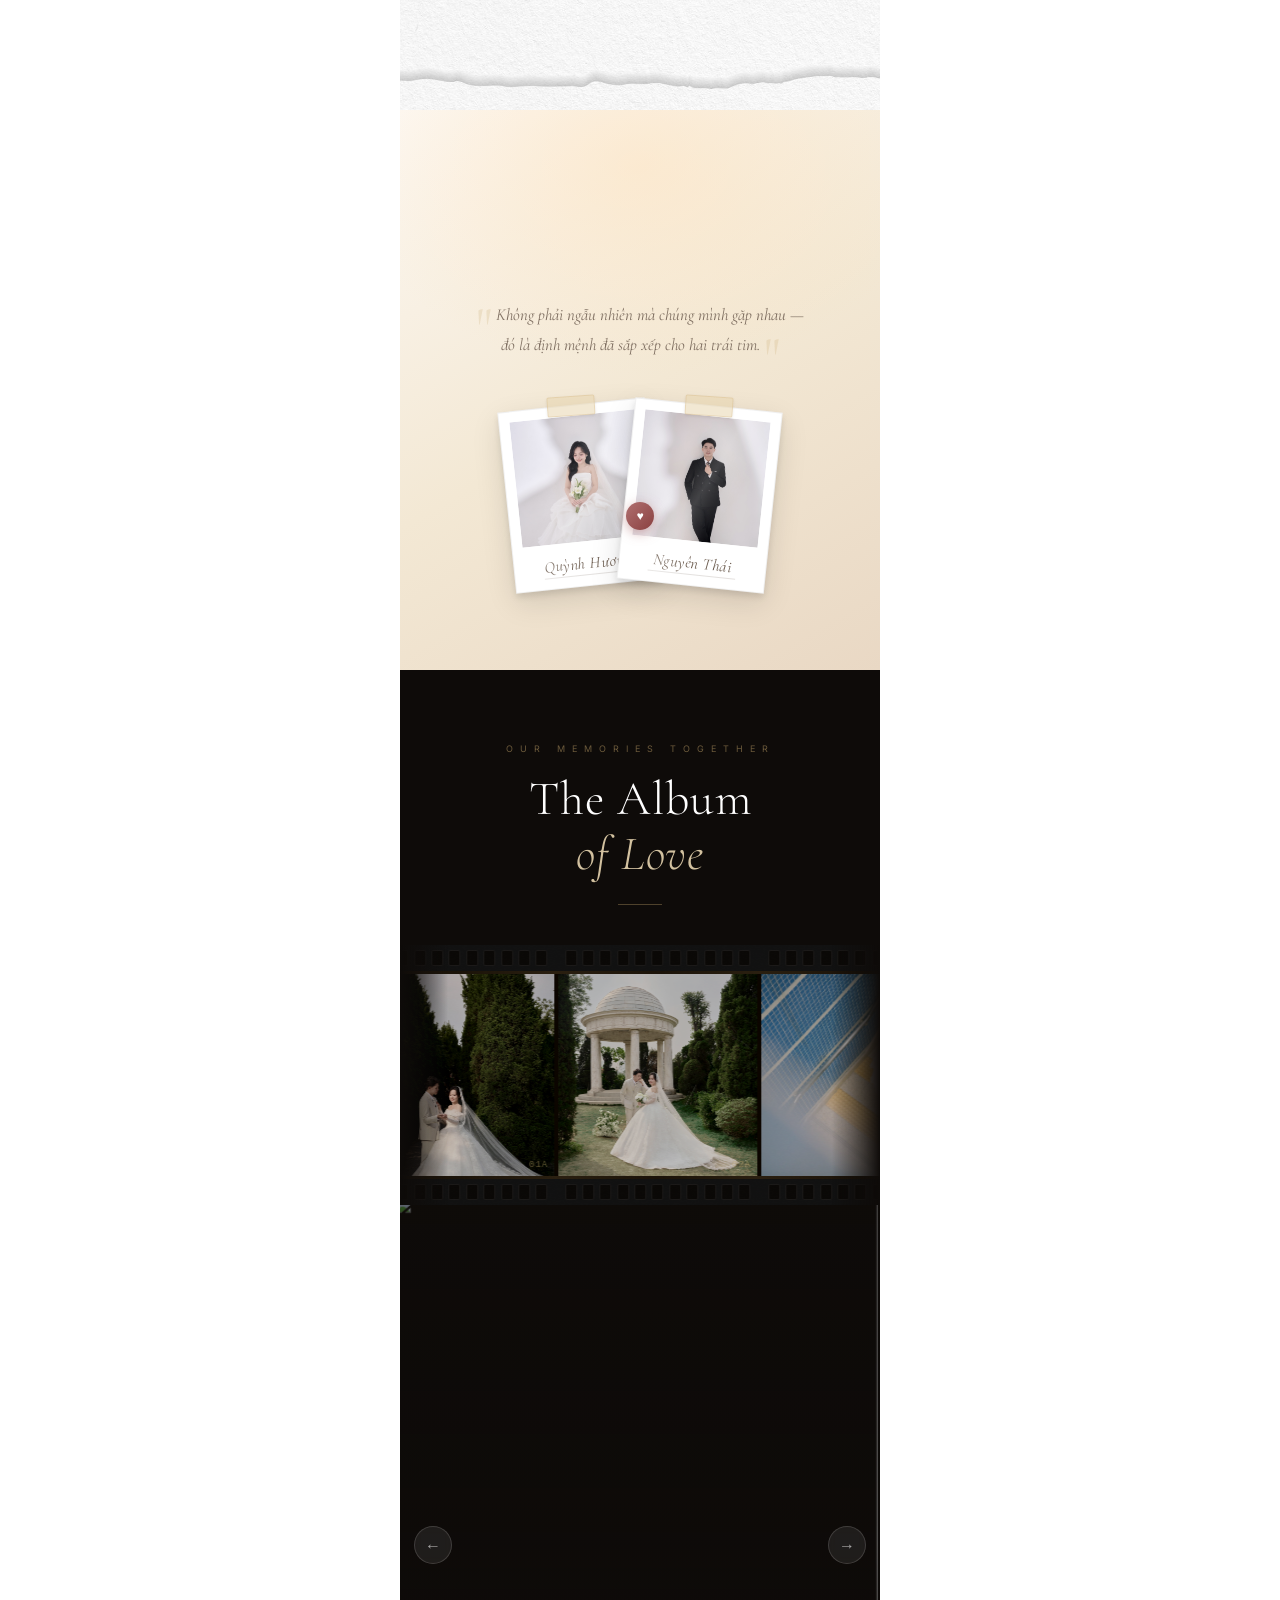
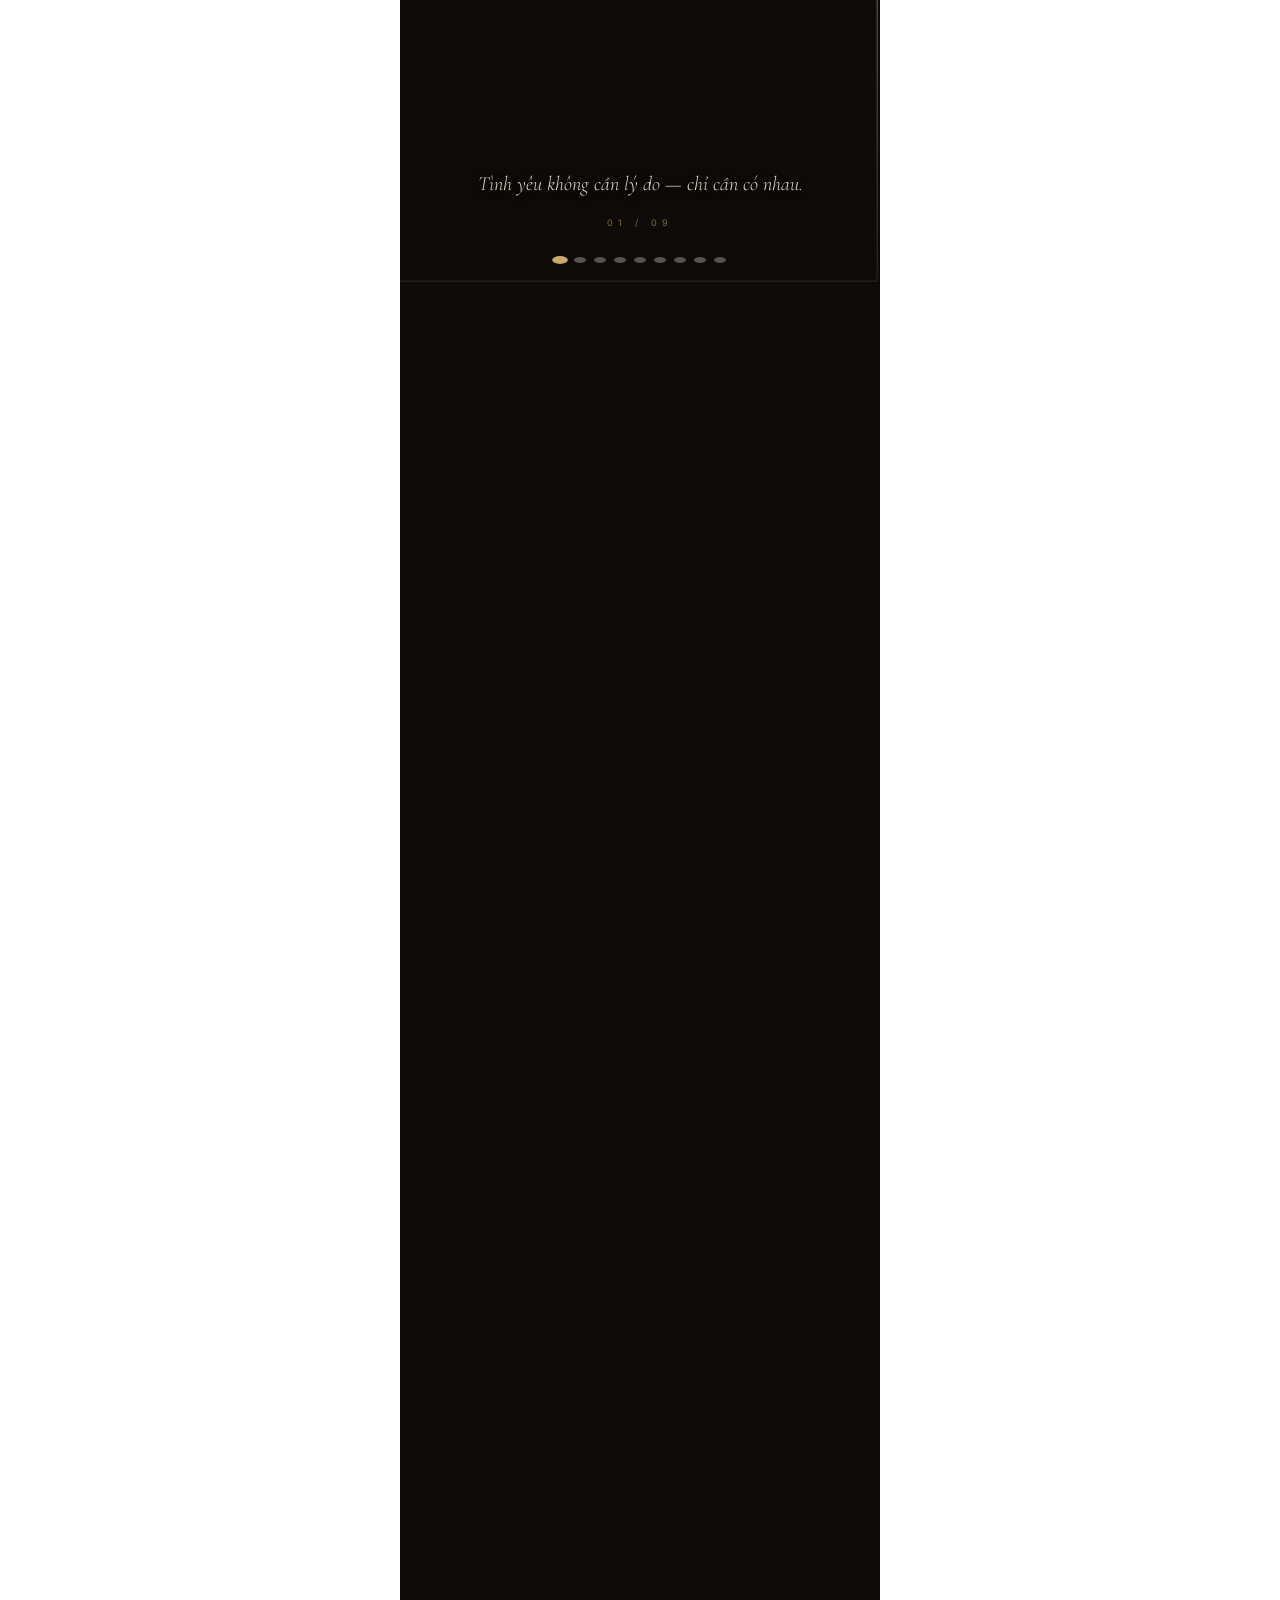
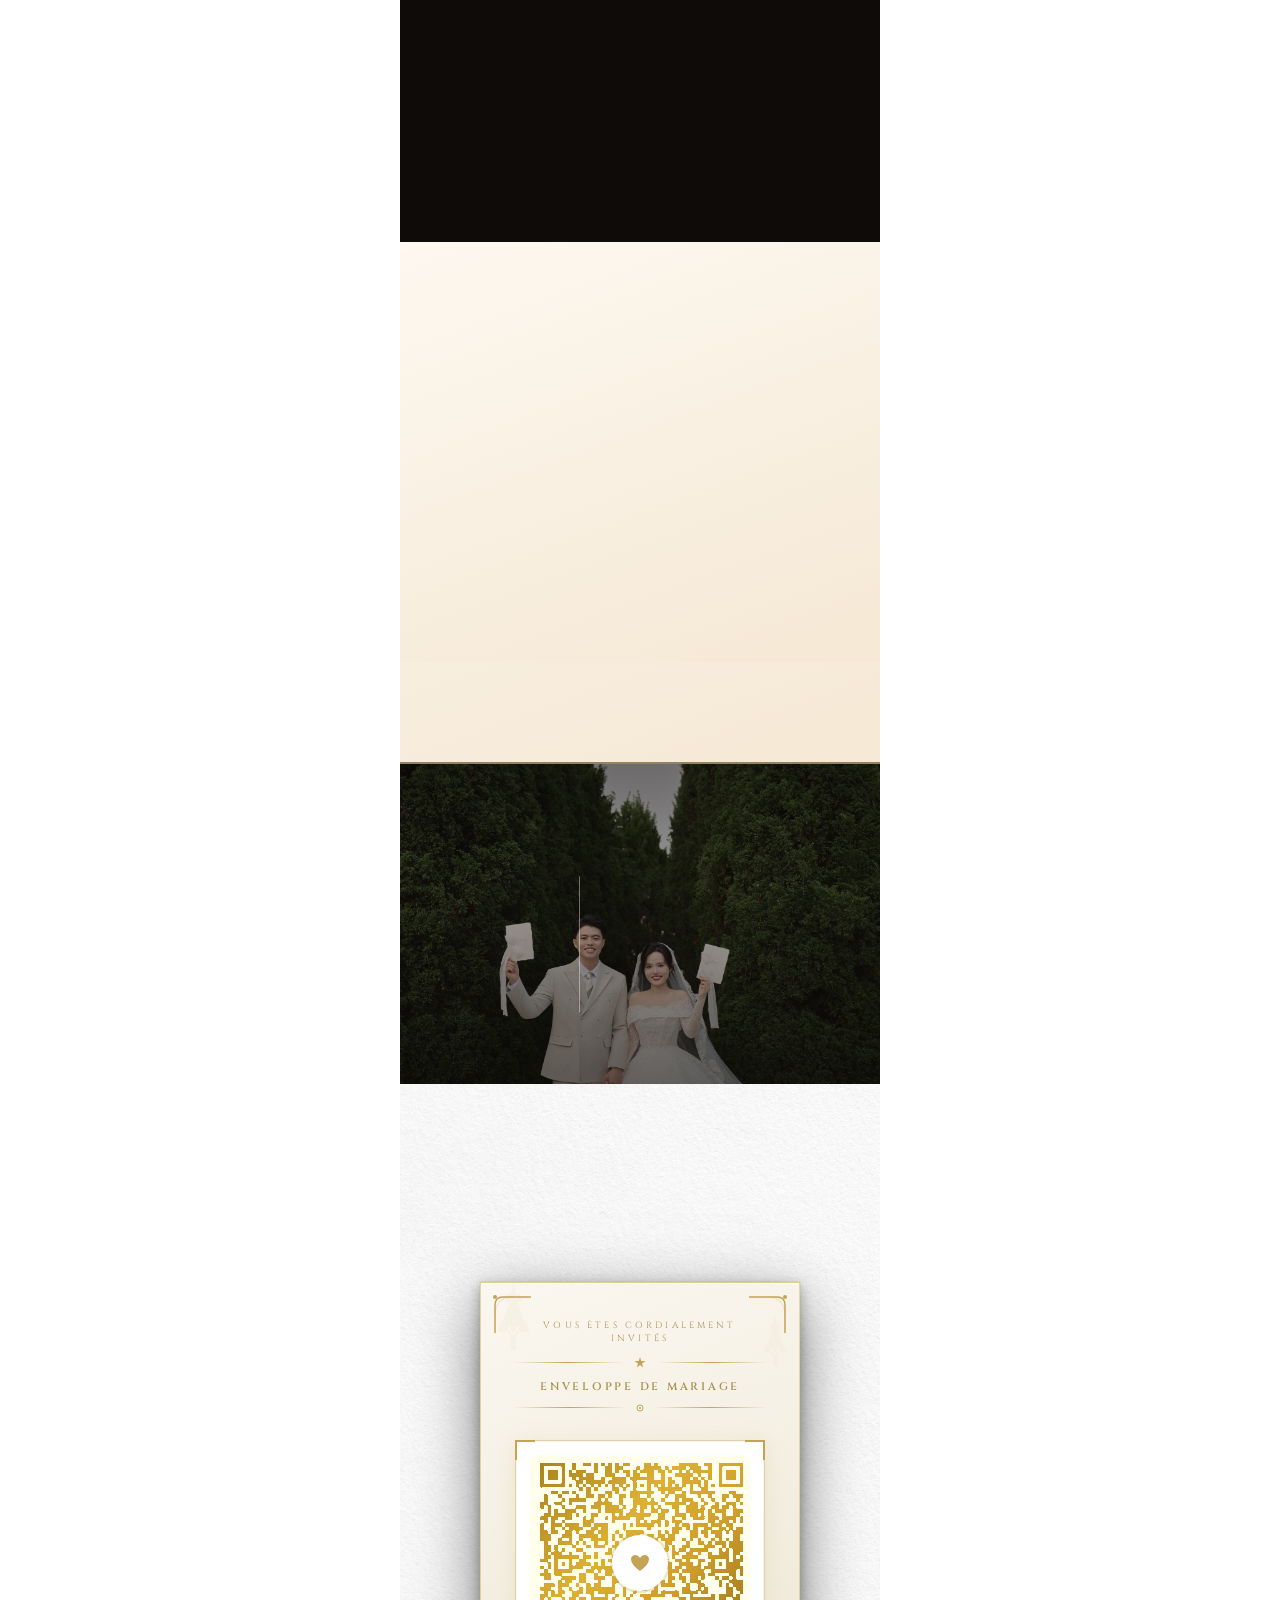
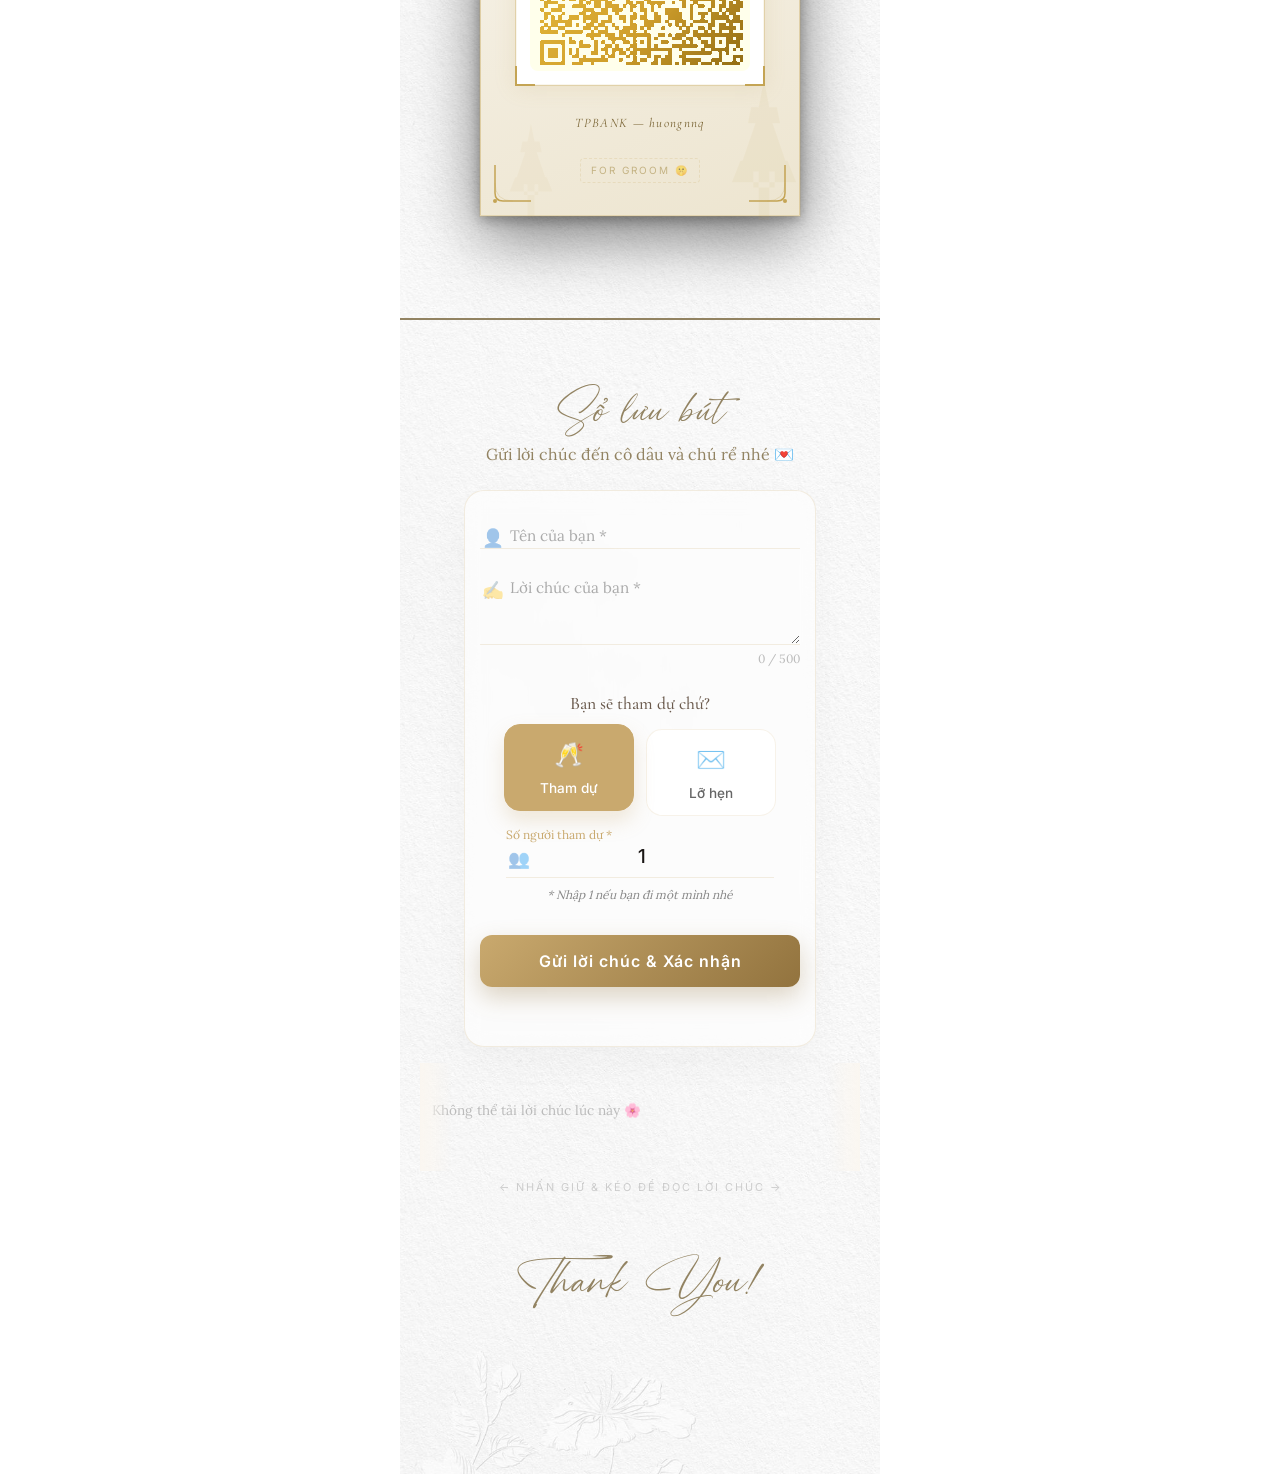
==== commit d78304a1: "update final" ====
--- a/index.html
+++ b/index.html
@@ -70,7 +70,7 @@
   <div id="card-wrapper" class="card-wrapper">
 
     <!-- BANNER -->
-    <div id="card-banner" class="card-section" style="background-image:url(images/anhchinh2.jpg)">
+    <div id="card-banner" class="card-section" style="background-image:url(images/anhchinh.jpg)">
       <div class="card-banner-inner">
         <h2 class="wedding-text font1 animate__animated wow animate__zoomIn">We are getting married!</h2>
         <div class="wedding-name-wrapper wow animate__animated animate__fadeInUpSlow">
@@ -244,7 +244,7 @@
           <div class="slide-quote"><span class="sq-line">Trong vòng tay em, anh tìm thấy nhà.</span><span
               class="sq-num">04 / 09</span></div>
         </div>
-        <div class="slide"><img loading="lazy" src="images/image17.jpg" alt="">
+        <div class="slide"><img loading="lazy" src="images/image13.jpg" alt="">
           <div class="slide-overlay"></div>
           <div class="slide-quote"><span class="sq-line">Em là câu trả lời cho mọi điều anh tìm kiếm.</span><span
               class="sq-num">05 / 09</span></div>
@@ -292,8 +292,8 @@
       </div>
       <div class="album-strip">
         <div class="album-strip-item sr"><img loading="lazy" src="images/image12.jpg" alt=""></div>
+        <div class="album-strip-item sr"><img loading="lazy" src="images/image17.jpg" alt=""></div>
         <div class="album-strip-item sr"><img loading="lazy" src="images/intimate2.jpg" alt=""></div>
-        <div class="album-strip-item sr"><img loading="lazy" src="images/image13.jpg" alt=""></div>
       </div>
       <div class="album-footer sr"><span class="af-heart">♡</span>Forever &amp; Always · 27.03.2026</div>
     </div>
--- a/css/custom.css
+++ b/css/custom.css
@@ -1,3038 +1,3148 @@
-    :root {
-      --c-gold: #C9A96E;
-      --c-gold-lt: #E8D5B0;
-      --c-rose: #B07070;
-      --c-ivory: #FAF6F0;
-      --c-dark: #1A1614;
-      --c-mid: #6B5B4E;
-      --font-serif: 'Cormorant Garamond', Georgia, serif;
-      --font-sans: 'Inter', sans-serif;
-      --font-handwritten: 'Dancing Script', cursive;
-      --font-mono: 'DM Mono', 'Courier New', monospace;
+    :root {
+      --c-gold: #C9A96E;
+      --c-gold-lt: #E8D5B0;
+      --c-rose: #B07070;
+      --c-ivory: #FAF6F0;
+      --c-dark: #1A1614;
+      --c-mid: #6B5B4E;
+      --font-serif: 'Cormorant Garamond', Georgia, serif;
+      --font-sans: 'Inter', sans-serif;
+      --font-handwritten: 'Dancing Script', cursive;
+      --font-mono: 'DM Mono', 'Courier New', monospace;
+    }
+
+    body {
+      background: linear-gradient(145deg, #fdf6ee 0%, #faeee6 30%, #f5e8dc 60%, #fdf0f0 100%) fixed;
+    }
+
+    .sr {
+      opacity: 0;
+      transform: translateY(36px);
+      transition: opacity 0.9s cubic-bezier(.22, .68, 0, 1.1), transform 0.9s cubic-bezier(.22, .68, 0, 1.1);
+    }
+
+    .sr.sr-left {
+      transform: translateX(-40px);
+    }
+
+    .sr.sr-right {
+      transform: translateX(40px);
+    }
+
+    .sr.sr-scale {
+      transform: scale(0.88);
+    }
+
+    .sr.sr-visible {
+      opacity: 1 !important;
+      transform: none !important;
+    }
+
+    #card-opening-sides {
+      pointer-events: none;
+    }
+
+    #card-opening-sides._animating .card-side {
+      animation-play-state: running !important;
+    }
+
+    /* ===== MUSIC OVERLAY ===== */
+    #music-overlay {
+      position: fixed;
+      inset: 0;
+      z-index: 10000;
+      background: rgba(20, 14, 10, 0.9);
+      backdrop-filter: blur(8px);
+      display: flex;
+      align-items: center;
+      justify-content: center;
+      transition: opacity 0.6s;
+    }
+
+    #music-overlay.hiding {
+      opacity: 0;
+      pointer-events: none;
+    }
+
+    #music-overlay.hidden {
+      display: none;
+    }
+
+    .mo-box {
+      background: linear-gradient(160deg, #fdf6ee 0%, #f5ead8 100%);
+      border-radius: 28px;
+      padding: 44px 32px 36px;
+      text-align: center;
+      max-width: 320px;
+      width: 90%;
+      box-shadow: 0 32px 80px rgba(0, 0, 0, 0.55);
+      border: 1px solid rgba(201, 169, 110, 0.25);
+      position: relative;
+      overflow: hidden;
+    }
+
+    .mo-box::before {
+      content: '';
+      position: absolute;
+      top: 0;
+      left: 0;
+      right: 0;
+      height: 4px;
+      background: linear-gradient(90deg, var(--c-gold-lt), var(--c-gold), var(--c-gold-lt));
+    }
+
+    .mo-icon {
+      font-size: 2.6rem;
+      margin-bottom: 16px;
+      display: block;
+      animation: swayIcon 3s ease-in-out infinite alternate;
+    }
+
+    @keyframes swayIcon {
+      from {
+        transform: rotate(-6deg)scale(1)
+      }
+
+      to {
+        transform: rotate(6deg)scale(1.05)
+      }
+    }
+
+    .mo-box h3 {
+      font-family: var(--font-serif);
+      font-size: 1.45rem;
+      font-weight: 400;
+      color: var(--c-mid);
+      margin-bottom: 6px;
+      line-height: 1.4;
+    }
+
+    .mo-box .mo-date {
+      font-family: var(--font-sans);
+      font-size: 11px;
+      letter-spacing: 4px;
+      text-transform: uppercase;
+      color: var(--c-gold);
+      margin-bottom: 20px;
+    }
+
+    .mo-box p {
+      font-size: 0.82rem;
+      color: #999;
+      margin-bottom: 28px;
+      line-height: 1.6;
+    }
+
+    .mo-btns {
+      display: flex;
+      gap: 10px;
+      justify-content: center;
+    }
+
+    .mo-btn-yes,
+    .mo-btn-no {
+      flex: 1;
+      border: none;
+      border-radius: 50px;
+      padding: 12px 20px;
+      font-weight: 500;
+      font-size: 0.88rem;
+      cursor: pointer;
+      transition: all 0.2s;
+    }
+
+    .mo-btn-yes {
+      background: linear-gradient(135deg, var(--c-gold), #a8845a);
+      color: #fff;
+      box-shadow: 0 4px 16px rgba(201, 169, 110, 0.4);
+    }
+
+    .mo-btn-yes:hover {
+      transform: translateY(-1px);
+      box-shadow: 0 6px 20px rgba(201, 169, 110, 0.5);
+    }
+
+    .mo-btn-no {
+      background: rgba(0, 0, 0, 0.06);
+      color: #888;
+    }
+
+    .mo-btn-no:hover {
+      background: rgba(0, 0, 0, 0.1);
+    }
+
+    /* ===== COUNTDOWN ===== */
+    #live-countdown {
+      display: flex;
+      justify-content: center;
+      align-items: flex-start;
+      gap: 6px;
+      margin: 22px 0 34px;
+    }
+
+    .lcd-box {
+      display: flex;
+      flex-direction: column;
+      align-items: center;
+      min-width: 58px;
+    }
+
+    .lcd-value {
+      font-family: var(--font-mono);
+      font-size: 2.8rem;
+      font-weight: 300;
+      line-height: 1;
+      color: var(--color-primary, var(--c-rose));
+      background: rgba(255, 255, 255, 0.55);
+      border-radius: 12px;
+      width: 68px;
+      text-align: center;
+      padding: 10px 4px 8px;
+      box-shadow: 0 2px 16px rgba(0, 0, 0, 0.07), inset 0 1px 0 rgba(255, 255, 255, 0.8);
+      border: 1px solid rgba(201, 169, 110, 0.2);
+      transition: transform 0.12s ease;
+    }
+
+    .lcd-value.flip {
+      transform: scale(1.08);
+    }
+
+    .lcd-label {
+      font-family: var(--font-sans);
+      font-size: 8px;
+      text-transform: uppercase;
+      letter-spacing: 2.5px;
+      color: var(--color-primary, var(--c-gold));
+      margin-top: 7px;
+      font-weight: 500;
+      opacity: 0.7;
+    }
+
+    .lcd-colon {
+      font-family: var(--font-serif);
+      font-size: 2.5rem;
+      font-weight: 300;
+      color: var(--color-primary, var(--c-rose));
+      line-height: 1;
+      padding-top: 8px;
+      opacity: 0.35;
+      animation: blink 1s step-start infinite;
+    }
+
+    @keyframes blink {
+      50% {
+        opacity: 0.05;
+      }
+    }
+
+    /* ===== GUEST NAME ===== */
+    #invite-text-line {
+      margin: 4px 0 2px;
+      display: flex;
+      flex-wrap: wrap;
+      align-items: baseline;
+      justify-content: center;
+      gap: 5px;
+      text-align: center;
+      line-height: 1.8;
+    }
+
+    #invite-text-label,
+    #guest-invite-suffix {
+      font-family: var(--font-sans);
+      font-size: 1rem;
+      color: var(--c-mid);
+      line-height: 1.6;
+    }
+
+    #guest-name-typed {
+      display: inline-block;
+      font-family: var(--font-handwritten);
+      font-weight: 600;
+      font-size: 1.45rem;
+      color: var(--c-rose);
+      border-right: 2px solid var(--c-gold);
+      white-space: nowrap;
+      overflow: hidden;
+      line-height: 1.4;
+      animation: blink-cursor 0.75s step-end infinite;
+    }
+
+    #guest-name-typed.done {
+      border-right: none;
+      animation: none;
+    }
+
+    @keyframes blink-cursor {
+      50% {
+        border-color: transparent;
+      }
+    }
+
+    /* ===== VENUE CARD ===== */
+    .venue-card {
+      background: linear-gradient(135deg, rgba(201, 169, 110, 0.08) 0%, rgba(176, 112, 112, 0.05) 100%);
+      border: 1px solid rgba(201, 169, 110, 0.25);
+      border-radius: 16px;
+      padding: 24px 20px;
+      margin: 20px 0 8px;
+      text-align: center;
+      position: relative;
+      overflow: hidden;
+    }
+
+    .venue-card::before {
+      content: '';
+      position: absolute;
+      top: 0;
+      left: 50%;
+      transform: translateX(-50%);
+      width: 60%;
+      height: 2px;
+      background: linear-gradient(90deg, transparent, var(--c-gold), transparent);
+    }
+
+    .venue-card .vc-label {
+      font-family: var(--font-sans);
+      font-size: 9px;
+      letter-spacing: 5px;
+      text-transform: uppercase;
+      color: var(--c-gold);
+      margin-bottom: 8px;
+    }
+
+    .venue-card .vc-name {
+      font-family: var(--font-serif);
+      font-size: 1.3rem;
+      font-weight: 400;
+      color: var(--c-mid);
+      line-height: 1.4;
+      margin-bottom: 4px;
+    }
+
+    .venue-card .btn-map {
+      display: inline-flex;
+      align-items: center;
+      gap: 6px;
+      background: linear-gradient(135deg, var(--c-gold), #a8845a);
+      color: #fff;
+      border: none;
+      border-radius: 50px;
+      padding: 10px 22px;
+      font-size: 0.82rem;
+      font-weight: 500;
+      cursor: pointer;
+      text-decoration: none;
+      transition: all 0.2s;
+      box-shadow: 0 4px 14px rgba(201, 169, 110, 0.35);
+    }
+
+    .venue-card .btn-map:hover {
+      transform: translateY(-1px);
+      box-shadow: 0 6px 20px rgba(201, 169, 110, 0.5);
+      color: #fff;
+    }
+
+    /* ===== LOVE STORY ===== */
+    #card-love-story {
+      position: relative;
+      overflow: hidden;
+      background: linear-gradient(150deg, #fdf8f2 0%, #f3e8d4 50%, #e9d8c4 100%);
+    }
+
+    #card-love-story::before {
+      content: '';
+      position: absolute;
+      inset: 0;
+      background: radial-gradient(ellipse 90% 55% at 50% 10%, rgba(255, 225, 185, 0.45) 0%, transparent 68%);
+      pointer-events: none;
+    }
+
+    .love-hearts-bg {
+      position: absolute;
+      inset: 0;
+      pointer-events: none;
+      z-index: 0;
+      overflow: hidden;
+    }
+
+    .love-heart {
+      position: absolute;
+      opacity: 0;
+      animation: heartFloat linear infinite;
+    }
+
+    @keyframes heartFloat {
+      0% {
+        transform: translateY(100px)scale(0.4)rotate(-12deg);
+        opacity: 0;
+      }
+
+      12% {
+        opacity: 0.65;
+      }
+
+      85% {
+        opacity: 0.2;
+      }
+
+      100% {
+        transform: translateY(-120px)scale(1.4)rotate(18deg);
+        opacity: 0;
+      }
+    }
+
+    .petal {
+      position: absolute;
+      border-radius: 50% 0 50% 0;
+      opacity: 0;
+      animation: petalFall linear infinite;
+      pointer-events: none;
+      z-index: 0;
+    }
+
+    @keyframes petalFall {
+      0% {
+        transform: translateY(-30px)rotate(0deg);
+        opacity: 0;
+      }
+
+      8% {
+        opacity: 0.55;
+      }
+
+      90% {
+        opacity: 0.25;
+      }
+
+      100% {
+        transform: translateY(110vh)rotate(420deg);
+        opacity: 0;
+      }
+    }
+
+    .love-quote-block {
+      position: relative;
+      z-index: 1;
+      text-align: center;
+      font-family: var(--font-serif);
+      font-style: italic;
+      font-size: 1.05rem;
+      font-weight: 400;
+      color: rgba(107, 91, 78, 0.85);
+      padding: 18px 32px;
+      margin: 10px 16px 0;
+      line-height: 1.8;
+    }
+
+    .love-quote-block .qs {
+      font-size: 3.5rem;
+      color: rgba(201, 169, 110, 0.22);
+      line-height: 0;
+      vertical-align: -0.45em;
+      font-style: normal;
+    }
+
+    /* ===== POLAROID ===== */
+    .polaroid-pair {
+      display: flex;
+      justify-content: center;
+      align-items: flex-end;
+      gap: 0;
+      margin: 24px auto 36px;
+      position: relative;
+      width: fit-content;
+    }
+
+    .polaroid {
+      position: relative;
+      width: 148px;
+      background: #fff;
+      padding: 10px 10px 44px;
+      box-shadow: 0 4px 6px rgba(0, 0, 0, 0.10), 0 10px 30px rgba(0, 0, 0, 0.12), 0 1px 0 rgba(255, 255, 255, 0.9) inset;
+      border: 1px solid rgba(0, 0, 0, 0.06);
+      transition: transform 0.5s cubic-bezier(.22, .68, 0, 1.2), box-shadow 0.4s ease;
+      cursor: default;
+      flex-shrink: 0;
+    }
+
+    .polaroid .pol-photo {
+      width: 100%;
+      aspect-ratio: 1/1;
+      overflow: hidden;
+      display: block;
+    }
+
+    .polaroid .pol-photo img {
+      width: 100%;
+      height: 100%;
+      object-fit: cover;
+      display: block;
+      transition: transform 0.7s ease, filter 0.4s;
+      filter: saturate(0.9)contrast(1.05);
+    }
+
+    .polaroid:hover .pol-photo img {
+      transform: scale(1.06);
+      filter: saturate(1.05)contrast(1.02);
+    }
+
+    .polaroid .pol-caption {
+      position: absolute;
+      bottom: 0;
+      left: 0;
+      right: 0;
+      height: 44px;
+      display: flex;
+      align-items: center;
+      justify-content: center;
+      font-family: var(--font-serif);
+      font-style: italic;
+      font-size: 1rem;
+      color: var(--c-mid);
+      letter-spacing: 0.5px;
+      padding: 0 8px;
+    }
+
+    .polaroid .pol-caption::after {
+      content: '';
+      position: absolute;
+      bottom: 10px;
+      left: 20%;
+      right: 20%;
+      height: 1px;
+      background: rgba(107, 91, 78, 0.18);
+    }
+
+    .polaroid::before {
+      content: '';
+      position: absolute;
+      top: -10px;
+      left: 50%;
+      transform: translateX(-50%)rotate(-1deg);
+      width: 48px;
+      height: 20px;
+      background: rgba(232, 213, 176, 0.55);
+      border: 1px solid rgba(201, 169, 110, 0.25);
+      border-radius: 2px;
+      box-shadow: 0 1px 3px rgba(0, 0, 0, 0.08);
+      z-index: 5;
+    }
+
+    .polaroid.pol-bride {
+      transform: rotate(-6deg)translateX(14px)translateY(4px);
+      z-index: 1;
+    }
+
+    .polaroid.pol-bride::before {
+      transform: translateX(-50%)rotate(2deg);
+    }
+
+    .polaroid.pol-bride:hover {
+      transform: rotate(-2deg)translateX(8px)translateY(-8px)scale(1.04);
+      z-index: 4;
+    }
+
+    .polaroid.pol-groom {
+      transform: rotate(6deg)translateX(-14px)translateY(4px);
+      z-index: 2;
+    }
+
+    .polaroid.pol-groom::before {
+      transform: translateX(-50%)rotate(-2deg);
+    }
+
+    .polaroid.pol-groom:hover {
+      transform: rotate(2deg)translateX(-8px)translateY(-8px)scale(1.04);
+      z-index: 4;
+    }
+
+    .polaroid-heart {
+      position: absolute;
+      bottom: 54px;
+      left: 50%;
+      transform: translateX(-50%);
+      z-index: 10;
+      width: 28px;
+      height: 28px;
+      background: linear-gradient(135deg, var(--c-rose), #8a4040);
+      border-radius: 50%;
+      display: flex;
+      align-items: center;
+      justify-content: center;
+      font-size: 0.75rem;
+      color: #fff;
+      box-shadow: 0 3px 12px rgba(176, 112, 112, 0.55);
+      animation: polHeart 1.8s ease-in-out infinite;
+      pointer-events: none;
+    }
+
+    @keyframes polHeart {
+
+      0%,
+      100% {
+        transform: translateX(-50%)scale(1);
+      }
+
+      50% {
+        transform: translateX(-50%)scale(1.18);
+      }
+    }
+
+    .polaroid::after {
+      content: '';
+      position: absolute;
+      inset: 0;
+      background: linear-gradient(115deg, transparent 35%, rgba(255, 255, 255, 0.22) 50%, transparent 65%);
+      animation: polShine 5s ease-in-out infinite;
+      pointer-events: none;
+      z-index: 4;
+      border-radius: 1px;
+    }
+
+    .polaroid.pol-bride::after {
+      animation-delay: 0s;
+    }
+
+    .polaroid.pol-groom::after {
+      animation-delay: 0.2s;
+    }
+
+    @keyframes polShine {
+      0% {
+        transform: translateX(-120%)skewX(-12deg)
+      }
+
+      55% {
+        transform: translateX(220%)skewX(-12deg)
+      }
+
+      100% {
+        transform: translateX(220%)skewX(-12deg)
+      }
+    }
+
+    /* ===== CINEMATIC ALBUM ===== */
+    #card-gallery {
+      background: #0e0b09;
+      position: relative;
+      overflow: hidden;
+    }
+
+    .slideshow-wrap {
+      position: relative;
+      width: 100%;
+      height: 100vh;
+      max-height: 680px;
+      overflow: hidden;
+    }
+
+    .slide {
+      position: absolute;
+      inset: 0;
+      opacity: 0;
+      transition: opacity 1.4s ease;
+      z-index: 0;
+    }
+
+    .slide.active {
+      opacity: 1;
+      z-index: 1;
+    }
+
+    .slide img {
+      width: 100%;
+      height: 100%;
+      object-fit: cover;
+      filter: brightness(0.68)contrast(1.1)saturate(0.8);
+      animation: kenBurns 8s ease-in-out forwards;
+    }
+
+    @keyframes kenBurns {
+      0% {
+        transform: scale(1.08)translate(0, 0)
+      }
+
+      100% {
+        transform: scale(1.01)translate(-1%, -1%)
+      }
+    }
+
+    .slide-overlay {
+      position: absolute;
+      inset: 0;
+      background: linear-gradient(to top, rgba(14, 11, 9, 0.72) 0%, rgba(14, 11, 9, 0.1) 50%, rgba(14, 11, 9, 0.35) 100%);
+      z-index: 2;
+    }
+
+    .slide-quote {
+      position: absolute;
+      bottom: 56px;
+      left: 0;
+      right: 0;
+      z-index: 3;
+      text-align: center;
+      padding: 0 32px;
+    }
+
+    .slide-quote .sq-line {
+      display: block;
+      font-family: var(--font-serif);
+      font-style: italic;
+      font-weight: 300;
+      font-size: 1.25rem;
+      color: rgba(255, 245, 230, 0.88);
+      line-height: 1.6;
+      text-shadow: 0 2px 8px rgba(0, 0, 0, 0.5);
+    }
+
+    .slide-quote .sq-num {
+      display: block;
+      margin-top: 16px;
+      font-family: var(--font-sans);
+      font-size: 9px;
+      letter-spacing: 5px;
+      text-transform: uppercase;
+      color: rgba(201, 169, 110, 0.6);
+    }
+
+    .slide-dots {
+      position: absolute;
+      bottom: 22px;
+      left: 0;
+      right: 0;
+      z-index: 4;
+      display: flex;
+      justify-content: center;
+      gap: 8px;
+    }
+
+    .sdot {
+      width: 6px;
+      height: 6px;
+      border-radius: 50%;
+      background: rgba(255, 255, 255, 0.3);
+      border: none;
+      cursor: pointer;
+      transition: background 0.3s, transform 0.3s;
+    }
+
+    .sdot.active {
+      background: var(--c-gold);
+      transform: scale(1.3);
+    }
+
+    .slide-arrow {
+      position: absolute;
+      top: 50%;
+      transform: translateY(-50%);
+      z-index: 5;
+      background: rgba(255, 255, 255, 0.08);
+      border: 1px solid rgba(255, 255, 255, 0.15);
+      color: rgba(255, 255, 255, 0.6);
+      width: 38px;
+      height: 38px;
+      border-radius: 50%;
+      cursor: pointer;
+      display: flex;
+      align-items: center;
+      justify-content: center;
+      font-size: 1rem;
+      transition: all 0.2s;
+      backdrop-filter: blur(4px);
+    }
+
+    .slide-arrow:hover {
+      background: rgba(201, 169, 110, 0.25);
+      color: #fff;
+    }
+
+    .slide-arrow.prev {
+      left: 14px;
+    }
+
+    .slide-arrow.next {
+      right: 14px;
+    }
+
+    .cinematic-header {
+      position: relative;
+      text-align: center;
+      padding: 72px 24px 40px;
+      overflow: hidden;
+    }
+
+    .cinematic-header-bg {
+      position: absolute;
+      inset: 0;
+      background-image: url(images/bg-6.jpg);
+      background-size: cover;
+      background-position: center;
+      filter: brightness(0.18)saturate(0.4);
+    }
+
+    .cinematic-header::after {
+      content: '';
+      position: absolute;
+      bottom: 0;
+      left: 0;
+      right: 0;
+      height: 90px;
+      background: linear-gradient(to bottom, transparent, #0e0b09);
+      pointer-events: none;
+    }
+
+    .cinematic-header .eyebrow {
+      position: relative;
+      z-index: 2;
+      font-family: var(--font-sans);
+      font-size: 9px;
+      letter-spacing: 7px;
+      text-transform: uppercase;
+      color: rgba(201, 169, 110, 0.5);
+      margin-bottom: 16px;
+    }
+
+    .cinematic-header h2 {
+      position: relative;
+      z-index: 2;
+      font-family: var(--font-serif);
+      font-weight: 300;
+      font-size: 3rem;
+      color: #fff;
+      letter-spacing: 1px;
+      margin: 0;
+      line-height: 1.15;
+    }
+
+    .cinematic-header h2 em {
+      font-style: italic;
+      color: rgba(232, 213, 176, 0.9);
+    }
+
+    .cinematic-divider {
+      position: relative;
+      z-index: 2;
+      width: 44px;
+      height: 1px;
+      background: rgba(201, 169, 110, 0.35);
+      margin: 22px auto 0;
+    }
+
+    /* ===== FILMSTRIP ===== */
+    #card-gallery-film-frame {
+      position: relative;
+      overflow: hidden;
+      background: #0a0806;
+      height: 220px;
+    }
+
+    @media (min-width: 480px) {
+      #card-gallery-film-frame {
+        height: 260px;
+      }
+    }
+
+    #card-gallery-film-frame>img.film-overlay-static {
+      display: none;
+    }
+
+    #filmTrack {
+      display: flex;
+      flex-direction: row;
+      height: 100%;
+      will-change: transform;
+    }
+
+    .film-unit {
+      flex: 0 0 auto;
+      height: 100%;
+      display: flex;
+      flex-direction: column;
+    }
+
+    .film-sprocket {
+      flex: 0 0 22px;
+      background: #111;
+      display: flex;
+      align-items: center;
+      justify-content: space-around;
+      padding: 0 6px;
+      gap: 0;
+      overflow: hidden;
+    }
+
+    @media (min-width: 480px) {
+      .film-sprocket {
+        flex: 0 0 26px;
+      }
+    }
+
+    .film-hole {
+      flex: 0 0 auto;
+      width: 10px;
+      height: 14px;
+      background: #0a0806;
+      border-radius: 2px;
+      box-shadow: inset 0 0 0 1px rgba(255, 255, 255, 0.07);
+    }
+
+    @media (min-width: 480px) {
+      .film-hole {
+        width: 12px;
+        height: 16px;
+      }
+    }
+
+    .film-photo {
+      flex: 1;
+      background-size: cover;
+      background-position: center;
+      filter: brightness(0.78) saturate(0.85) contrast(1.08);
+      border-left: 2px solid #1a1208;
+      border-right: 2px solid #1a1208;
+      position: relative;
+    }
+
+    .film-photo::after {
+      content: attr(data-frame);
+      position: absolute;
+      bottom: 4px;
+      right: 6px;
+      font-family: 'Courier New', monospace;
+      font-size: 9px;
+      color: rgba(255, 220, 130, 0.45);
+      letter-spacing: 1px;
+      pointer-events: none;
+    }
+
+    .film-edge-top,
+    .film-edge-bottom {
+      flex: 0 0 3px;
+      background: linear-gradient(90deg, #2a1f10, #1a1208, #2a1f10);
+    }
+
+    #filmTrack::after {
+      content: '';
+      position: absolute;
+      inset: 0;
+      background-image: url("data:image/svg+xml,%3Csvg viewBox='0 0 200 200' xmlns='http://www.w3.org/2000/svg'%3E%3Cfilter id='n'%3E%3CfeTurbulence type='fractalNoise' baseFrequency='0.9' numOctaves='4' stitchTiles='stitch'/%3E%3C/filter%3E%3Crect width='100%25' height='100%25' filter='url(%23n)' opacity='0.04'/%3E%3C/svg%3E");
+      pointer-events: none;
+      z-index: 10;
+      opacity: 0.35;
+      mix-blend-mode: overlay;
+    }
+
+    #card-gallery-film-frame::before,
+    #card-gallery-film-frame::after {
+      content: '';
+      position: absolute;
+      top: 0;
+      bottom: 0;
+      width: 48px;
+      z-index: 5;
+      pointer-events: none;
+    }
+
+    #card-gallery-film-frame::before {
+      left: 0;
+      background: linear-gradient(to right, #0e0b09, transparent);
+    }
+
+    #card-gallery-film-frame::after {
+      right: 0;
+      background: linear-gradient(to left, #0e0b09, transparent);
+    }
+
+    .album-mosaic-grid {
+      display: grid;
+      grid-template-columns: 1fr 1fr;
+      gap: 3px;
+      margin: 3px 0;
+    }
+
+    .amg-item {
+      position: relative;
+      overflow: hidden;
+    }
+
+    .amg-item.tall {
+      grid-row: span 2;
+    }
+
+    .amg-item img {
+      width: 100%;
+      height: 100%;
+      min-height: 180px;
+      object-fit: cover;
+      filter: brightness(0.74)contrast(1.08)saturate(0.82);
+      transition: filter 0.55s, transform 0.7s;
+      display: block;
+    }
+
+    .amg-item:hover img {
+      filter: brightness(0.9)contrast(1.04)saturate(1);
+      transform: scale(1.05);
+    }
+
+    .amg-quote-cell {
+      background: #0e0b09;
+      aspect-ratio: 1;
+      display: flex;
+      align-items: center;
+      justify-content: center;
+      min-height: 160px;
+      padding: 20px;
+    }
+
+    .amg-quote-cell .aq-text {
+      font-family: var(--font-serif);
+      font-style: italic;
+      font-weight: 300;
+      font-size: 0.9rem;
+      color: rgba(201, 169, 110, 0.75);
+      text-align: center;
+      line-height: 1.7;
+    }
+
+    .album-wide {
+      position: relative;
+      height: 260px;
+      overflow: hidden;
+      margin: 3px 0;
+    }
+
+    .album-wide img {
+      width: 100%;
+      height: 100%;
+      object-fit: cover;
+      filter: brightness(0.7)contrast(1.1)saturate(0.78);
+      transition: transform 9s ease, filter 0.5s;
+    }
+
+    .album-wide:hover img {
+      transform: scale(1.04);
+      filter: brightness(0.85)saturate(0.9);
+    }
+
+    .album-wide::before,
+    .album-wide::after {
+      content: '';
+      position: absolute;
+      left: 0;
+      right: 0;
+      height: 34px;
+      background: #0e0b09;
+      z-index: 1;
+    }
+
+    .album-wide::before {
+      top: 0;
+    }
+
+    .album-wide::after {
+      bottom: 0;
+    }
+
+    .album-portrait-pair {
+      display: grid;
+      grid-template-columns: 1fr 1fr;
+      gap: 3px;
+      margin: 3px 0;
+    }
+
+    .album-portrait-item {
+      position: relative;
+      aspect-ratio: 2/3;
+      overflow: hidden;
+    }
+
+    .album-portrait-item img {
+      width: 100%;
+      height: 100%;
+      object-fit: cover;
+      filter: brightness(0.74)contrast(1.08)saturate(0.85);
+      transition: filter 0.6s, transform 0.8s;
+    }
+
+    .album-portrait-item:hover img {
+      filter: brightness(0.92)saturate(1);
+      transform: scale(1.05);
+    }
+
+    .album-portrait-label {
+      position: absolute;
+      bottom: 14px;
+      left: 0;
+      right: 0;
+      text-align: center;
+      color: rgba(255, 255, 255, 0.7);
+      font-family: var(--font-sans);
+      font-size: 9px;
+      letter-spacing: 4px;
+      text-transform: uppercase;
+    }
+
+    .album-strip {
+      display: flex;
+      gap: 3px;
+    }
+
+    .album-strip-item {
+      flex: 1;
+      overflow: hidden;
+    }
+
+    .album-strip-item img {
+      width: 100%;
+      aspect-ratio: 1;
+      object-fit: cover;
+      display: block;
+      filter: brightness(0.74)saturate(0.82);
+      transition: filter 0.4s, transform 0.5s;
+    }
+
+    .album-strip-item:hover img {
+      filter: brightness(0.9)saturate(1);
+      transform: scale(1.07);
+    }
+
+    .album-footer {
+      text-align: center;
+      padding: 44px 24px 60px;
+      color: rgba(255, 255, 255, 0.2);
+      font-family: var(--font-sans);
+      font-size: 9px;
+      letter-spacing: 5px;
+      text-transform: uppercase;
+    }
+
+    .album-footer .af-heart {
+      display: block;
+      font-size: 1.6rem;
+      letter-spacing: 8px;
+      color: rgba(201, 169, 110, 0.35);
+      margin-bottom: 14px;
+    }
+
+    /* ===== FIX 1: CALENDAR — full background coverage ===== */
+    #card-calendar {
+      position: relative;
+      overflow: hidden;
+      /* Use both background-color and gradient so it always fills */
+      background-color: #f5e8d4;
+      background: linear-gradient(160deg, #fdf8f0 0%, #f5e8d4 100%);
+      /* Ensure the section expands to fill its content */
+      width: 100%;
+      min-height: 100%;
+      padding: 60px 24px 70px;
+      text-align: center;
+      /* Prevent any background-attachment issues */
+      background-attachment: local;
+      box-sizing: border-box;
+    }
+
+    /* Pseudo-element background to guarantee full coverage */
+    #card-calendar::before {
+      content: '';
+      position: absolute;
+      inset: 0;
+      background: linear-gradient(160deg, #fdf8f0 0%, #f5e8d4 100%);
+      z-index: 0;
+    }
+
+    #card-calendar>* {
+      position: relative;
+      z-index: 1;
+    }
+
+    #custom-cal-wrap {
+      position: relative;
+      z-index: 1;
+      display: inline-block;
+      max-width: 340px;
+      width: 100%;
+    }
+
+    .cal-page-flip {
+      animation: calPageFlip 1s cubic-bezier(.4, 0, .2, 1) both;
+    }
+
+    @keyframes calPageFlip {
+      0% {
+        opacity: 0;
+        transform: perspective(600px)rotateX(-18deg)translateY(28px)
+      }
+
+      100% {
+        opacity: 1;
+        transform: perspective(600px)rotateX(0deg)translateY(0)
+      }
+    }
+
+    .ccal-book {
+      background: #fff;
+      border-radius: 12px;
+      box-shadow: 0 2px 0 #e8e0d5, 0 4px 0 #d8cfc4, 0 8px 32px rgba(0, 0, 0, 0.12), inset 0 1px 0 rgba(255, 255, 255, 0.9);
+      overflow: hidden;
+      border: 1px solid rgba(201, 169, 110, 0.2);
+      position: relative;
+    }
+
+    .ccal-rings {
+      display: flex;
+      justify-content: space-around;
+      align-items: center;
+      padding: 10px 20px 8px;
+      background: linear-gradient(to bottom, #f0e8dc, #e8ddd0);
+      border-bottom: 1px solid rgba(201, 169, 110, 0.2);
+    }
+
+    .ccal-ring {
+      width: 18px;
+      height: 18px;
+      border-radius: 50%;
+      border: 3px solid #b8a898;
+      box-shadow: inset 0 1px 3px rgba(0, 0, 0, 0.15), 0 1px 0 rgba(255, 255, 255, 0.6);
+      background: linear-gradient(135deg, #d4c8bc, #c4b8ac);
+    }
+
+    .ccal-month-strip {
+      background: linear-gradient(135deg, var(--c-rose), #9a5555);
+      color: #fff;
+      padding: 14px 20px 12px;
+      display: flex;
+      align-items: center;
+      justify-content: space-between;
+    }
+
+    .ccal-month-name {
+      font-family: var(--font-serif);
+      font-size: 1.6rem;
+      font-weight: 400;
+      letter-spacing: 1px;
+    }
+
+    .ccal-year-badge {
+      font-family: var(--font-sans);
+      font-size: 12px;
+      background: rgba(255, 255, 255, 0.22);
+      border-radius: 20px;
+      padding: 4px 12px;
+      letter-spacing: 2px;
+    }
+
+    .ccal-dow-row {
+      display: grid;
+      grid-template-columns: repeat(7, 1fr);
+      background: rgba(201, 169, 110, 0.08);
+      border-bottom: 1px solid rgba(201, 169, 110, 0.15);
+      padding: 8px 0 6px;
+    }
+
+    .ccal-dow {
+      font-family: var(--font-sans);
+      font-size: 9px;
+      letter-spacing: 1px;
+      text-transform: uppercase;
+      color: var(--c-gold);
+      text-align: center;
+    }
+
+    .ccal-dow.sun {
+      color: var(--c-rose);
+    }
+
+    .ccal-days-grid {
+      display: grid;
+      grid-template-columns: repeat(7, 1fr);
+      padding: 6px 8px 16px;
+      gap: 2px;
+    }
+
+    .ccal-day {
+      aspect-ratio: 1;
+      display: flex;
+      align-items: center;
+      justify-content: center;
+      font-family: var(--font-sans);
+      font-size: 0.85rem;
+      color: var(--c-mid);
+      border-radius: 50%;
+      cursor: default;
+      position: relative;
+      transition: background 0.2s;
+    }
+
+    .ccal-day.empty {
+      color: transparent;
+    }
+
+    .ccal-day.sun {
+      color: #c87070;
+    }
+
+    .ccal-day.sat {
+      color: #7090c8;
+    }
+
+    .ccal-day.wedding-day {
+      font-weight: 700;
+      font-size: 1rem;
+      color: #fff !important;
+      z-index: 2;
+    }
+
+    .ccal-day.wedding-day .day-bg {
+      position: absolute;
+      inset: 0;
+      border-radius: 50%;
+      background: linear-gradient(135deg, var(--c-rose), #8a4040);
+      box-shadow: 0 3px 14px rgba(176, 112, 112, 0.55);
+      animation: weddingDayPulse 2s ease-in-out infinite;
+      z-index: -1;
+    }
+
+    @keyframes weddingDayPulse {
+
+      0%,
+      100% {
+        transform: scale(1)
+      }
+
+      50% {
+        transform: scale(1.1)
+      }
+    }
+
+    .ccal-day.wedding-day::after {
+      content: '♥';
+      position: absolute;
+      top: -18px;
+      left: 50%;
+      transform: translateX(-50%);
+      font-size: 0.75rem;
+      color: var(--c-rose);
+      animation: heartBobble 1.4s ease-in-out infinite;
+    }
+
+    @keyframes heartBobble {
+
+      0%,
+      100% {
+        transform: translateX(-50%)translateY(0)
+      }
+
+      50% {
+        transform: translateX(-50%)translateY(-4px)scale(1.25)
+      }
+    }
+
+    .ccal-book::after {
+      content: '';
+      position: absolute;
+      bottom: 0;
+      right: 0;
+      width: 28px;
+      height: 28px;
+      background: linear-gradient(225deg, #e8ddd0 50%, transparent 50%);
+      border-top-left-radius: 6px;
+      pointer-events: none;
+    }
+
+    /* ===== TIMELINE + DRESSCODE OVERLAY ===== */
+    #card-timeline {
+      position: relative;
+      overflow: hidden;
+      /* height is driven by .tl-bg-img — no min-height needed */
+    }
+
+    /* The actual image sets the natural height of the card */
+    .tl-bg-img {
+      display: block;
+      width: 100%;
+      height: auto;
+      /* Cap so landscape image doesn't get too tall on wide screens */
+      max-height: 620px;
+      object-fit: cover;
+      object-position: center center;
+      /* Image is decorative — visually hidden behind overlay */
+      visibility: hidden;
+    }
+
+    /* CSS-background layer sits absolutely on top, covers same area */
+    .tl-bg {
+      position: absolute;
+      inset: 0;
+      background-size: cover;
+      background-position: center center;
+      background-repeat: no-repeat;
+    }
+
+    .tl-overlay {
+      position: absolute;
+      inset: 0;
+      background: linear-gradient(180deg, rgba(10, 7, 5, 0.52) 0%, rgba(10, 7, 5, 0.38) 40%, rgba(10, 7, 5, 0.48) 70%, rgba(10, 7, 5, 0.60) 100%);
+      z-index: 1;
+    }
+
+    .tl-section {
+      position: absolute;
+      left: 0;
+      right: 0;
+      z-index: 2;
+      padding: 16px 22px 14px;
+    }
+
+    .tl-timeline-section {
+      top: 50%;
+      transform: translateY(-50%);
+    }
+
+    .tl-dresscode-section {
+      bottom: 0;
+    }
+
+    .tl-dresscode-section {
+      border-top: 1px solid rgba(255, 255, 255, 0.15);
+    }
+
+    .tl-section-title {
+      display: flex;
+      align-items: center;
+      justify-content: center;
+      gap: 12px;
+      margin-bottom: 14px;
+    }
+
+    .tl-section-title-right {
+      justify-content: flex-end;
+    }
+
+    .tl-script {
+      font-family: var(--font-handwritten);
+      font-size: 1.6rem;
+      font-weight: 500;
+      color: #fff;
+      line-height: 1;
+      text-shadow: 0 2px 12px rgba(0, 0, 0, 0.4);
+      letter-spacing: 0.5px;
+    }
+
+    .tl-section-title .tl-dash {
+      font-size: 0;
+      height: 1px;
+      background: rgba(255, 255, 255, 0.45);
+      flex: 1;
+      max-width: 64px;
+      border: none;
+      display: block;
+    }
+
+    .tl-events {
+      display: flex;
+      flex-direction: column;
+      gap: 0;
+      padding-left: 8px;
+      position: relative;
+      width: fit-content;
+      margin: 0 auto;
+    }
+
+    .tl-events::before {
+      content: '';
+      position: absolute;
+      left: 44px;
+      top: 20px;
+      bottom: 20px;
+      width: 1px;
+      background: rgba(255, 255, 255, 0.4);
+      z-index: 0;
+    }
+
+    .tl-event {
+      display: flex;
+      align-items: flex-start;
+      position: relative;
+    }
+
+    .tl-icon {
+      width: 34px;
+      height: 34px;
+      display: flex;
+      align-items: center;
+      justify-content: center;
+      flex-shrink: 0;
+      margin-right: 10px;
+    }
+
+    .tl-icon svg {
+      width: 26px;
+      height: 26px;
+      opacity: 0.88;
+      filter: drop-shadow(0 1px 4px rgba(0, 0, 0, 0.3));
+    }
+
+    .tl-line-dot {
+      display: flex;
+      flex-direction: column;
+      align-items: center;
+      width: 20px;
+      flex-shrink: 0;
+      position: relative;
+      align-self: stretch;
+      margin-right: 12px;
+    }
+
+    .tl-dot {
+      width: 7px;
+      height: 7px;
+      border-radius: 50%;
+      background: #fff;
+      border: 2px solid rgba(201, 169, 110, 0.8);
+      box-shadow: 0 0 0 2px rgba(255, 255, 255, 0.2), 0 2px 6px rgba(0, 0, 0, 0.3);
+      flex-shrink: 0;
+      position: relative;
+      z-index: 1;
+      margin-top: 14px;
+    }
+
+    .tl-info {
+      padding: 8px 0 14px;
+    }
+
+    .tl-event:last-child .tl-info {
+      padding-bottom: 8px;
+    }
+
+    .tl-time {
+      font-family: var(--font-mono);
+      font-size: 1.14rem;
+      font-weight: 400;
+      color: rgba(255, 255, 255, 0.95);
+      letter-spacing: 1px;
+      line-height: 1;
+      margin-bottom: 3px;
+      text-shadow: 0 1px 6px rgba(0, 0, 0, 0.4);
+    }
+
+    .tl-label {
+      font-family: var(--font-sans);
+      font-size: 0.72rem;
+      font-weight: 500;
+      letter-spacing: 3px;
+      text-transform: uppercase;
+      color: rgba(255, 255, 255, 0.72);
+      text-shadow: 0 1px 4px rgba(0, 0, 0, 0.4);
+    }
+
+    .tl-colors {
+      display: flex;
+      gap: 8px;
+      justify-content: flex-end;
+      margin-bottom: 8px;
+    }
+
+    .tl-color-swatch {
+      width: 34px;
+      height: 34px;
+      border-radius: 50%;
+      border: 2px solid rgba(255, 255, 255, 0.35);
+      box-shadow: 0 3px 10px rgba(0, 0, 0, 0.35), inset 0 1px 0 rgba(255, 255, 255, 0.3);
+      position: relative;
+      flex-shrink: 0;
+      transition: transform 0.3s ease;
+      cursor: default;
+    }
+
+    .tl-color-swatch:hover {
+      transform: translateY(-3px) scale(1.08);
+    }
+
+    .tl-color-name {
+      position: absolute;
+      bottom: -14px;
+      left: 50%;
+      transform: translateX(-50%);
+      font-family: var(--font-sans);
+      font-size: 8px;
+      letter-spacing: 1.5px;
+      text-transform: uppercase;
+      color: rgba(255, 255, 255, 0.55);
+      white-space: nowrap;
+    }
+
+    .tl-dresscode-note {
+      font-family: var(--font-serif);
+      font-style: italic;
+      font-size: 0.72rem;
+      color: rgba(255, 255, 255, 0.55);
+      text-align: right;
+      margin-top: 20px;
+      letter-spacing: 0.5px;
+    }
+
+    /* ===== NEW PARISIAN GIFT CARD ===== */
+    .present-box {
+      display: flex;
+      justify-content: center;
+      margin: 28px 0 52px;
+      perspective: 1000px;
+    }
+
+    .parisian-card {
+      position: relative;
+      width: 320px;
+      padding: 36px 32px 32px;
+      background: linear-gradient(160deg, #faf7f0 0%, #f5f0e4 40%, #ede5d0 100%);
+      border: 1px solid rgba(196, 164, 84, 0.4);
+      box-shadow:
+        0 0 0 1px rgba(196, 164, 84, 0.15),
+        0 4px 12px rgba(0, 0, 0, 0.3),
+        0 20px 60px rgba(0, 0, 0, 0.5),
+        inset 0 1px 0 rgba(255, 255, 255, 0.8);
+      cursor: pointer;
+      transition: transform 0.4s ease, box-shadow 0.4s ease;
+      animation: floatCard 4s ease-in-out infinite;
+    }
+
+    .parisian-card:hover {
+      transform: translateY(-5px) scale(1.02);
+      box-shadow: 0 10px 30px rgba(0, 0, 0, 0.4), inset 0 0 0 1px rgba(196, 164, 84, 0.5);
+      animation-play-state: paused;
+    }
+
+    @keyframes floatCard {
+
+      0%,
+      100% {
+        transform: translateY(0);
+      }
+
+      50% {
+        transform: translateY(-8px);
+      }
+    }
+
+    /* Corner ornaments */
+    .corner {
+      position: absolute;
+      width: 40px;
+      height: 40px;
+    }
+
+    .corner svg {
+      width: 100%;
+      height: 100%;
+    }
+
+    .corner--tl {
+      top: 12px;
+      left: 12px;
+    }
+
+    .corner--tr {
+      top: 12px;
+      right: 12px;
+      transform: scaleX(-1);
+    }
+
+    .corner--bl {
+      bottom: 12px;
+      left: 12px;
+      transform: scaleY(-1);
+    }
+
+    .corner--br {
+      bottom: 12px;
+      right: 12px;
+      transform: scale(-1);
+    }
+
+    .parisian-header {
+      text-align: center;
+      margin-bottom: 28px;
+    }
+
+    .pre-title {
+      font-family: 'Cinzel', serif;
+      font-size: 9px;
+      letter-spacing: 0.35em;
+      color: #a8904e;
+      text-transform: uppercase;
+      margin-bottom: 10px;
+    }
+
+    .divider-line {
+      display: flex;
+      align-items: center;
+      gap: 10px;
+      margin: 10px 0;
+      color: #c4a454;
+    }
+
+    .divider-line::before,
+    .divider-line::after {
+      content: '';
+      flex: 1;
+      height: 1px;
+      background: linear-gradient(to right, transparent, #c4a454, transparent);
+    }
+
+    .divider-line svg {
+      flex-shrink: 0;
+    }
+
+    .couple-names {
+      font-family: 'Cinzel', serif;
+      font-size: 22px;
+      font-weight: 600;
+      color: #2c1f0a;
+      letter-spacing: 0.08em;
+      line-height: 1.3;
+    }
+
+    .parisian-qr-wrapper {
+      position: relative;
+      margin: 0 auto;
+      width: 250px;
+    }
+
+    .qr-frame {
+      position: relative;
+      padding: 14px;
+      background: #fff;
+      border: 1px solid rgba(196, 164, 84, 0.5);
+      box-shadow:
+        0 2px 20px rgba(196, 164, 84, 0.15),
+        inset 0 0 0 1px rgba(196, 164, 84, 0.1);
+    }
+
+    /* QR frame corners */
+    .qr-frame::before,
+    .qr-frame::after {
+      content: '';
+      position: absolute;
+      width: 20px;
+      height: 20px;
+      border-color: #c4a454;
+      border-style: solid;
+    }
+
+    .qr-frame::before {
+      top: -1px;
+      left: -1px;
+      border-width: 2px 0 0 2px;
+    }
+
+    .qr-frame::after {
+      bottom: -1px;
+      right: -1px;
+      border-width: 0 2px 2px 0;
+    }
+
+    .qr-inner-corners::before,
+    .qr-inner-corners::after {
+      content: '';
+      position: absolute;
+      width: 20px;
+      height: 20px;
+      border-color: #c4a454;
+      border-style: solid;
+    }
+
+    .qr-inner-corners::before {
+      top: -1px;
+      right: -1px;
+      border-width: 2px 2px 0 0;
+    }
+
+    .qr-inner-corners::after {
+      bottom: -1px;
+      left: -1px;
+      border-width: 0 0 2px 2px;
+    }
+
+    .qr-img {
+      display: block;
+      width: 100%;
+      image-rendering: pixelated;
+      filter: sepia(0.3) saturate(1.2);
+    }
+
+    .qr-heart {
+      position: absolute;
+      top: 50%;
+      left: 50%;
+      transform: translate(-50%, -50%);
+      width: 56px;
+      height: 56px;
+      background: #fff;
+      border-radius: 50%;
+      display: flex;
+      align-items: center;
+      justify-content: center;
+      box-shadow: 0 0 0 2px rgba(196, 164, 84, 0.3);
+      animation: pulse 2.5s ease-in-out infinite;
+    }
+
+    @keyframes pulse {
+
+      0%,
+      100% {
+        box-shadow: 0 0 0 2px rgba(196, 164, 84, 0.3), 0 0 0 0 rgba(196, 164, 84, 0);
+      }
+
+      50% {
+        box-shadow: 0 0 0 2px rgba(196, 164, 84, 0.3), 0 0 12px 4px rgba(196, 164, 84, 0.15);
+      }
+    }
+
+    .parisian-footer {
+      text-align: center;
+      margin-top: 28px;
+    }
+
+    .cta {
+      font-family: 'Cinzel', serif;
+      font-size: 9px;
+      letter-spacing: 0.35em;
+      color: #a8904e;
+      text-transform: uppercase;
+      display: flex;
+      align-items: center;
+      justify-content: center;
+      gap: 12px;
+    }
+
+    .cta::before,
+    .cta::after {
+      content: '';
+      width: 30px;
+      height: 1px;
+      background: linear-gradient(to right, transparent, #c4a454);
+    }
+
+    .cta::before {
+      background: linear-gradient(to left, transparent, #c4a454);
+    }
+
+    .date {
+      margin-top: 10px;
+      font-family: var(--font-serif);
+      font-style: italic;
+      font-size: 13px;
+      color: #7a6535;
+      letter-spacing: 0.1em;
+    }
+
+    .elegant-hint {
+      margin-top: 24px;
+      font-family: var(--font-sans);
+      font-size: 0.75rem;
+      letter-spacing: 2px;
+      text-transform: uppercase;
+      color: #967a4d;
+      font-weight: 500;
+    }
+
+    /* ===== QUỸ ĐEN POPUP ===== */
+    #quydenOverlay {
+      display: none;
+      position: fixed;
+      inset: 0;
+      z-index: 30000;
+      background: rgba(10, 6, 4, 0.75);
+      backdrop-filter: blur(10px);
+      align-items: center;
+      justify-content: center;
+      padding: 24px;
+    }
+
+    #quydenOverlay.open {
+      display: flex;
+    }
+
+    .qd-box {
+      background: linear-gradient(150deg, #1e1208 0%, #120c06 100%);
+      border-radius: 26px;
+      padding: 38px 28px 32px;
+      max-width: 340px;
+      width: 100%;
+      box-shadow:
+        0 0 0 1px rgba(201, 169, 110, 0.22),
+        0 32px 80px rgba(0, 0, 0, 0.7),
+        0 0 60px rgba(201, 169, 110, 0.06) inset;
+      position: relative;
+      animation: quydenIn 0.42s cubic-bezier(.22, .68, 0, 1.2) both;
+      text-align: center;
+    }
+
+    @keyframes quydenIn {
+      from {
+        opacity: 0;
+        transform: scale(0.82) translateY(28px);
+      }
+
+      to {
+        opacity: 1;
+        transform: none;
+      }
+    }
+
+    /* Gold top line */
+    .qd-box::before {
+      content: '';
+      position: absolute;
+      top: 0;
+      left: 12%;
+      right: 12%;
+      height: 2px;
+      background: linear-gradient(90deg, transparent, #C9A96E 40%, #E8D5B0 60%, #C9A96E, transparent);
+      border-radius: 2px;
+    }
+
+    .qd-close {
+      position: absolute;
+      top: 14px;
+      right: 16px;
+      background: rgba(255, 255, 255, 0.06);
+      border: 1px solid rgba(255, 255, 255, 0.1);
+      border-radius: 50%;
+      width: 30px;
+      height: 30px;
+      cursor: pointer;
+      color: rgba(255, 255, 255, 0.55);
+      display: flex;
+      align-items: center;
+      justify-content: center;
+      font-size: 0.9rem;
+      transition: background 0.2s;
+    }
+
+    .qd-close:hover {
+      background: rgba(255, 255, 255, 0.13);
+      color: #fff;
+    }
+
+    .qd-icon {
+      font-size: 2rem;
+      margin-bottom: 8px;
+      display: block;
+      animation: qd-icon-sway 3s ease-in-out infinite alternate;
+    }
+
+    @keyframes qd-icon-sway {
+      from {
+        transform: rotate(-8deg);
+      }
+
+      to {
+        transform: rotate(8deg) scale(1.08);
+      }
+    }
+
+    .qd-title {
+      font-family: var(--font-handwritten);
+      font-size: 2rem;
+      color: #C9A96E;
+      margin-bottom: 2px;
+      line-height: 1.2;
+      text-shadow: 0 0 24px rgba(201, 169, 110, 0.35);
+    }
+
+    .qd-subtitle {
+      font-family: var(--font-sans);
+      font-size: 0.62rem;
+      letter-spacing: 5px;
+      text-transform: uppercase;
+      color: rgba(201, 169, 110, 0.38);
+      margin-bottom: 22px;
+    }
+
+    .qd-qr-wrap {
+      background: #fff;
+      border-radius: 16px;
+      padding: 14px;
+      display: inline-block;
+      box-shadow:
+        0 0 0 3px rgba(201, 169, 110, 0.2),
+        0 8px 32px rgba(0, 0, 0, 0.5);
+      margin-bottom: 20px;
+      position: relative;
+    }
+
+    /* Corner dots on QR frame */
+    .qd-qr-wrap::before,
+    .qd-qr-wrap::after {
+      content: '';
+      position: absolute;
+      width: 12px;
+      height: 12px;
+      border-radius: 2px;
+      border: 2px solid rgba(201, 169, 110, 0.6);
+    }
+
+    .qd-qr-wrap::before {
+      top: 6px;
+      left: 6px;
+      border-right: none;
+      border-bottom: none;
+    }
+
+    .qd-qr-wrap::after {
+      bottom: 6px;
+      right: 6px;
+      border-left: none;
+      border-top: none;
+    }
+
+    .qd-qr-wrap img {
+      width: 200px;
+      height: 200px;
+      object-fit: contain;
+      display: block;
+      border-radius: 8px;
+    }
+
+    .qd-label {
+      font-family: var(--font-serif);
+      font-style: italic;
+      font-size: 0.9rem;
+      color: rgba(255, 255, 255, 0.45);
+      line-height: 1.7;
+    }
+
+    .qd-label strong {
+      color: rgba(201, 169, 110, 0.8);
+      font-style: normal;
+      font-weight: 500;
+    }
+
+    .qd-divider {
+      width: 40px;
+      height: 1px;
+      background: rgba(201, 169, 110, 0.25);
+      margin: 16px auto;
+    }
+
+    /* ===== MAIN QR MODAL (fallback — kept for giftToggleBtn) ===== */
+    .gift-modal-body {
+      padding: 8px 16px 24px;
+    }
+
+    .qr-card {
+      background: linear-gradient(160deg, #fdf6ee 0%, #f5ead8 100%);
+      border-radius: 20px;
+      padding: 24px 20px;
+      border: 1px solid rgba(201, 169, 110, 0.25);
+      box-shadow: 0 4px 24px rgba(0, 0, 0, 0.08);
+    }
+
+    .qr-eyebrow {
+      font-family: var(--font-serif);
+      font-size: 1rem;
+      font-style: italic;
+      color: var(--c-mid);
+      text-align: center;
+      margin-bottom: 16px;
+    }
+
+    .qr-img-wrap {
+      background: #fff;
+      border-radius: 14px;
+      padding: 14px;
+      display: flex;
+      align-items: center;
+      justify-content: center;
+      box-shadow: 0 2px 12px rgba(0, 0, 0, 0.08);
+      border: 1px solid rgba(201, 169, 110, 0.15);
+    }
+
+    .qr-img {
+      width: 100%;
+      max-width: 240px;
+      height: auto;
+      display: block;
+      border-radius: 8px;
+    }
+
+    .qr-note {
+      font-family: var(--font-sans);
+      font-size: 0.75rem;
+      color: #aaa;
+      text-align: center;
+      margin-top: 14px;
+      line-height: 1.6;
+    }
+
+    .qr-secret-btn {
+      display: block;
+      margin: 18px auto 0;
+      background: none;
+      border: 1px solid rgba(201, 169, 110, 0.3);
+      border-radius: 50px;
+      padding: 8px 20px;
+      font-family: var(--font-sans);
+      font-size: 0.72rem;
+      letter-spacing: 2px;
+      text-transform: uppercase;
+      color: rgba(201, 169, 110, 0.7);
+      cursor: pointer;
+      transition: all 0.2s;
+    }
+
+    .qr-secret-btn:hover {
+      background: rgba(201, 169, 110, 0.1);
+      color: var(--c-gold);
+      border-color: var(--c-gold);
+    }
+
+    /* ===== AUDIO & GIFT BTNS ===== */
+    #audioToggleBtn {
+      position: fixed;
+      bottom: 22px;
+      right: 15px;
+      width: 50px;
+      height: 50px;
+      border-radius: 50%;
+      border: none;
+      background: rgba(26, 22, 20, 0.75);
+      backdrop-filter: blur(8px);
+      color: rgba(255, 255, 255, 0.8);
+      cursor: pointer;
+      box-shadow: 0 4px 16px rgba(0, 0, 0, 0.35), inset 0 1px 0 rgba(255, 255, 255, 0.08);
+      z-index: 999;
+      transition: all 0.25s;
+      display: flex;
+      align-items: center;
+      justify-content: center;
+      font-size: 1.25rem;
+      border: 1px solid rgba(201, 169, 110, 0.25);
+    }
+
+    #audioToggleBtn:hover {
+      background: rgba(201, 169, 110, 0.25);
+      color: #fff;
+      transform: scale(1.08);
+    }
+
+    #audioToggleBtn.playing {
+      color: var(--c-gold);
+    }
+
+    @keyframes vinylSpin {
+      to {
+        transform: rotate(360deg);
+      }
+    }
+
+    #audioToggleBtn.playing .btn-icon-disc {
+      animation: vinylSpin 2s linear infinite;
+    }
+
+    #giftToggleBtn {
+      position: fixed;
+      bottom: 86px;
+      right: 15px;
+      width: 50px;
+      height: 50px;
+      border-radius: 50%;
+      border: none;
+      background: linear-gradient(135deg, #C9A96E, #9b7a50);
+      color: #fff;
+      cursor: pointer;
+      box-shadow: 0 4px 18px rgba(201, 169, 110, 0.5);
+      z-index: 999;
+      transition: all 0.25s;
+      display: flex;
+      align-items: center;
+      justify-content: center;
+    }
+
+    #giftToggleBtn:hover {
+      transform: scale(1.1)rotate(-5deg);
+      box-shadow: 0 6px 24px rgba(201, 169, 110, 0.65);
+    }
+
+    /* ===== FIX 2: RSVP ATTENDANCE SELECTOR ===== */
+    .rsvp-question {
+      font-family: var(--font-serif);
+      font-size: 1rem;
+      color: var(--c-mid);
+      margin-bottom: 12px;
+      text-align: center;
+    }
+
+    .rsvp-options {
+      display: flex;
+      gap: 10px;
+      margin-bottom: 4px;
+    }
+
+    .rsvp-option {
+      flex: 1;
+      position: relative;
+    }
+
+    .rsvp-option input[type="radio"] {
+      position: absolute;
+      opacity: 0;
+      width: 0;
+      height: 0;
+    }
+
+    .rsvp-option label {
+      display: flex;
+      align-items: center;
+      justify-content: center;
+      gap: 6px;
+      padding: 11px 10px;
+      border-radius: 50px;
+      border: 1.5px solid rgba(201, 169, 110, 0.35);
+      background: rgba(201, 169, 110, 0.06);
+      font-family: var(--font-sans);
+      font-size: 0.85rem;
+      color: var(--c-mid);
+      cursor: pointer;
+      transition: all 0.2s;
+      text-align: center;
+      line-height: 1.3;
+    }
+
+    .rsvp-option input[type="radio"]:checked+label {
+      border-color: var(--c-rose);
+      background: linear-gradient(135deg, rgba(176, 112, 112, 0.12), rgba(176, 112, 112, 0.06));
+      color: var(--c-rose);
+      font-weight: 500;
+      box-shadow: 0 2px 12px rgba(176, 112, 112, 0.2);
+    }
+
+    .rsvp-option label:hover {
+      border-color: var(--c-gold);
+      background: rgba(201, 169, 110, 0.1);
+    }
+
+    .rsvp-emoji {
+      font-size: 1rem;
+    }
+
+    /* ===== WISH TICKER ===== */
+    .wish-ticker-wrap {
+      position: relative;
+      margin: 16px 0 8px;
+      overflow: hidden;
+      /* FIX 3: allow grab cursor when dragging */
+      cursor: grab;
+      user-select: none;
+      -webkit-user-select: none;
+    }
+
+    .wish-ticker-wrap:active {
+      cursor: grabbing;
+    }
+
+    .wish-ticker-wrap::before,
+    .wish-ticker-wrap::after {
+      content: '';
+      position: absolute;
+      top: 0;
+      bottom: 0;
+      width: 32px;
+      z-index: 3;
+      pointer-events: none;
+    }
+
+    .wish-ticker-wrap::before {
+      left: 0;
+      background: linear-gradient(to right, var(--c-ivory), transparent);
+    }
+
+    .wish-ticker-wrap::after {
+      right: 0;
+      background: linear-gradient(to left, var(--c-ivory), transparent);
+    }
+
+    .wish-ticker-track {
+      display: flex;
+      gap: 14px;
+      padding: 8px 0 20px;
+      width: max-content;
+      will-change: transform;
+      /* Smooth transition only when NOT dragging */
+      transition: none;
+    }
+
+    .wish-card {
+      flex: 0 0 220px;
+      background: linear-gradient(145deg, #fffaf4, #fdf3e8);
+      border: 1px solid rgba(201, 169, 110, 0.22);
+      border-radius: 16px;
+      padding: 18px 16px 14px;
+      position: relative;
+      overflow: hidden;
+      box-shadow: 0 2px 12px rgba(0, 0, 0, 0.07), 0 1px 0 rgba(255, 255, 255, 0.9) inset;
+      display: flex;
+      flex-direction: column;
+      /* Prevent text selection while dragging */
+      user-select: none;
+      -webkit-user-select: none;
+    }
+
+    .wish-card::before {
+      content: '';
+      position: absolute;
+      top: 0;
+      left: 0;
+      right: 0;
+      height: 3px;
+      background: linear-gradient(90deg, var(--c-gold-lt), var(--c-gold), var(--c-gold-lt));
+    }
+
+    .wish-card .wc-name {
+      font-family: var(--font-sans);
+      font-size: 0.83rem;
+      font-weight: 600;
+      color: var(--c-mid);
+      margin-bottom: 8px;
+      display: flex;
+      align-items: center;
+      gap: 6px;
+    }
+
+    .wish-card .wc-name::before {
+      content: '♥';
+      font-size: 0.62rem;
+      color: var(--c-rose);
+      opacity: 0.6;
+    }
+
+    .wish-card .wc-msg {
+      font-family: var(--font-serif);
+      font-style: italic;
+      font-size: 0.88rem;
+      color: #7a6a5e;
+      line-height: 1.55;
+      display: -webkit-box;
+      -webkit-line-clamp: 3;
+      line-clamp: 3;
+      -webkit-box-orient: vertical;
+      overflow: hidden;
+      flex: 1;
+    }
+
+    .wc-readmore {
+      margin-top: 8px;
+      align-self: flex-start;
+      background: none;
+      border: none;
+      padding: 0;
+      font-family: var(--font-serif);
+      font-style: italic;
+      font-size: 0.78rem;
+      color: var(--c-gold);
+      cursor: pointer;
+      opacity: 0.75;
+      text-decoration: underline;
+      text-underline-offset: 3px;
+      transition: opacity 0.2s;
+    }
+
+    .wc-readmore:hover {
+      opacity: 1;
+    }
+
+    .wish-count-badge {
+      display: inline-block;
+      background: rgba(201, 169, 110, 0.12);
+      border: 1px solid rgba(201, 169, 110, 0.3);
+      border-radius: 20px;
+      padding: 3px 12px;
+      font-family: var(--font-sans);
+      font-size: 0.75rem;
+      color: var(--c-gold);
+      margin-bottom: 14px;
+    }
+
+    .wish-hint {
+      text-align: center;
+      font-family: var(--font-sans);
+      font-size: 0.68rem;
+      color: #ccc;
+      letter-spacing: 2px;
+      text-transform: uppercase;
+      margin-top: 2px;
+    }
+
+    .wish-loading {
+      display: flex;
+      align-items: center;
+      justify-content: center;
+      gap: 10px;
+      padding: 28px 0;
+      color: #bbb;
+      font-size: 0.85rem;
+    }
+
+    .wish-spinner {
+      width: 18px;
+      height: 18px;
+      border-radius: 50%;
+      border: 2px solid rgba(201, 169, 110, 0.2);
+      border-top-color: var(--c-gold);
+      animation: spin 0.8s linear infinite;
+      flex-shrink: 0;
+    }
+
+    @keyframes spin {
+      to {
+        transform: rotate(360deg);
+      }
+    }
+
+    .wish-empty,
+    .wish-setup-note {
+      text-align: center;
+      color: #bbb;
+      font-size: 0.85rem;
+      padding: 28px 12px;
+      line-height: 1.7;
+    }
+
+    .wish-scroll-dots {
+      display: none;
+    }
+
+    /* ===== WISH POPUP ===== */
+    #wishPopupOverlay {
+      display: none;
+      position: fixed;
+      inset: 0;
+      z-index: 20000;
+      background: rgba(20, 10, 8, 0.6);
+      backdrop-filter: blur(6px);
+      align-items: center;
+      justify-content: center;
+      padding: 24px;
+    }
+
+    #wishPopupOverlay.open {
+      display: flex;
+    }
+
+    .wish-popup-box {
+      background: linear-gradient(160deg, #fdf6ee 0%, #f5ead8 100%);
+      border-radius: 24px;
+      padding: 36px 28px 28px;
+      max-width: 360px;
+      width: 100%;
+      max-height: 80vh;
+      display: flex;
+      flex-direction: column;
+      box-shadow: 0 32px 80px rgba(0, 0, 0, 0.4);
+      border: 1px solid rgba(201, 169, 110, 0.25);
+      position: relative;
+      animation: popupIn 0.35s cubic-bezier(.22, .68, 0, 1.2) both;
+    }
+
+    @keyframes popupIn {
+      from {
+        opacity: 0;
+        transform: scale(0.88)translateY(20px)
+      }
+
+      to {
+        opacity: 1;
+        transform: none
+      }
+    }
+
+    .wish-popup-box::before {
+      content: '';
+      position: absolute;
+      top: 0;
+      left: 0;
+      right: 0;
+      height: 3px;
+      background: linear-gradient(90deg, var(--c-gold-lt), var(--c-gold), var(--c-gold-lt));
+      border-radius: 24px 24px 0 0;
+    }
+
+    .wish-popup-close {
+      position: absolute;
+      top: 14px;
+      right: 16px;
+      background: rgba(0, 0, 0, 0.07);
+      border: none;
+      border-radius: 50%;
+      width: 30px;
+      height: 30px;
+      cursor: pointer;
+      display: flex;
+      align-items: center;
+      justify-content: center;
+      font-size: 1rem;
+      color: var(--c-mid);
+      transition: background 0.2s;
+      flex-shrink: 0;
+    }
+
+    .wish-popup-close:hover {
+      background: rgba(0, 0, 0, 0.13);
+    }
+
+    .wish-popup-name {
+      font-family: var(--font-sans);
+      font-weight: 600;
+      font-size: 0.95rem;
+      color: var(--c-mid);
+      margin-bottom: 14px;
+      display: flex;
+      align-items: center;
+      gap: 7px;
+      flex-shrink: 0;
+      padding-right: 38px;
+    }
+
+    .wish-popup-name::before {
+      content: '♥';
+      color: var(--c-rose);
+      font-size: 0.7rem;
+      flex-shrink: 0;
+    }
+
+    .wish-popup-msg {
+      font-family: var(--font-serif);
+      font-style: italic;
+      font-size: 1rem;
+      color: #6a5a4e;
+      line-height: 1.7;
+      word-wrap: break-word;
+      overflow-wrap: break-word;
+      word-break: break-word;
+      white-space: pre-wrap;
+      overflow-y: auto;
+      flex: 1;
+      max-height: 12em;
+      scrollbar-width: thin;
+      scrollbar-color: rgba(201, 169, 110, 0.4) transparent;
+    }
+
+    .wish-popup-msg::-webkit-scrollbar {
+      width: 4px;
+    }
+
+    .wish-popup-msg::-webkit-scrollbar-track {
+      background: transparent;
+    }
+
+    .wish-popup-msg::-webkit-scrollbar-thumb {
+      background: rgba(201, 169, 110, 0.4);
+      border-radius: 4px;
+    }
+
+    /* NOBLE INTERLOCKING MONOGRAM - Vintage Refined */
+    .noble-monogram {
+      margin: 50px auto 70px;
+      text-align: center;
+      position: relative;
+      display: flex;
+      flex-direction: column;
+      align-items: center;
+      width: 200px;
+      height: 200px;
+      justify-content: center;
+    }
+
+    .monogram-frame {
+      position: absolute;
+      top: 50%;
+      left: 50%;
+      transform: translate(-50%, -50%);
+      width: 160px;
+      height: 175px;
+      z-index: 0;
+      pointer-events: none;
+    }
+
+    .monogram-frame svg {
+      width: 100%;
+      height: 100%;
+      filter: drop-shadow(0 0 15px rgba(196, 164, 84, 0.2));
+    }
+
+    /* Animation Classes from Reference */
+    .gem-center {
+      animation: pgm-pulse-glow 3s ease-in-out infinite;
+    }
+
+    .filigree-top {
+      animation: pgm-shimmer 4s ease-in-out infinite;
+    }
+
+    .filigree-bottom {
+      animation: pgm-shimmer 4s ease-in-out infinite 2s;
+    }
+
+    .corner-tl {
+      animation: pgm-shimmer 5s ease-in-out infinite 0.5s;
+    }
+
+    .corner-tr {
+      animation: pgm-shimmer 5s ease-in-out infinite 1.5s;
+    }
+
+    .corner-bl {
+      animation: pgm-shimmer 5s ease-in-out infinite 2.5s;
+    }
+
+    .corner-br {
+      animation: pgm-shimmer 5s ease-in-out infinite 3.5s;
+    }
+
+    @keyframes pgm-shimmer {
+
+      0%,
+      100% {
+        opacity: 0.5;
+      }
+
+      50% {
+        opacity: 1;
+      }
+    }
+
+    @keyframes pgm-pulse-glow {
+
+      0%,
+      100% {
+        opacity: 0.3;
+      }
+
+      50% {
+        opacity: 0.8;
+      }
+    }
+
+    .m-wrap {
+      position: relative;
+      display: flex;
+      align-items: center;
+      justify-content: center;
+      width: 140px;
+      height: 180px;
+      z-index: 2;
+    }
+
+    .m-wrap .ht-logo {
+      max-width: 180%;
+      max-height: 180%;
+      object-fit: contain;
+      /* Biến phần chữ đen thành tông chữ hồng trong thiệp (gần với --c-rose), giữ đổ bóng */
+      /* filter: brightness(0) saturate(100%)
+              invert(29%) sepia(28%) saturate(820%)
+              hue-rotate(-5deg) brightness(95%) contrast(92%)
+              drop-shadow(0 4px 10px rgba(0, 0, 0, 0.18)); */
+    }
+
+    .m-letter {
+      font-family: 'Cinzel', serif;
+      font-size: 95px;
+      line-height: 1;
+      font-weight: 400;
+      color: var(--c-gold);
+      position: absolute;
+      transition: all 0.6s cubic-bezier(0.165, 0.84, 0.44, 1);
+      /* "Cut-out" shadow to create interlocking depth */
+      text-shadow:
+        1px 1px 0 rgba(255, 255, 255, 0.8),
+        -2px -2px 0 var(--c-ivory),
+        2px -2px 0 var(--c-ivory),
+        -2px 2px 0 var(--c-ivory),
+        2px 2px 0 var(--c-ivory);
+    }
+
+    .t-letter {
+      transform: translateX(16px) translateY(8px);
+      z-index: 2;
+    }
+
+    .h-letter {
+      transform: translateX(-16px) translateY(-8px);
+      z-index: 3;
+      color: #a8904e;
+    }
+
+    .m-letter::after {
+      content: attr(data-letter);
+      position: absolute;
+      left: 0;
+      top: 0;
+      color: var(--c-dark);
+      opacity: 0.05;
+      transform: translate(2px, 2px);
+    }
+
+    .m-wrap:hover .t-letter {
+      transform: translateX(22px) translateY(14px) scale(1.05);
+    }
+
+    .m-wrap:hover .h-letter {
+      transform: translateX(-22px) translateY(-14px) scale(1.05);
+    }
+
+    .m-divider {
+      display: none;
+      /* Removed in favor of the frame */
+    }
+
+    .m-divider::before {
+      content: '❦';
+      position: absolute;
+      top: 50%;
+      left: 50%;
+      transform: translate(-50%, -50%);
+      background: var(--c-ivory);
+      padding: 0 10px;
+      color: var(--c-gold);
+      font-size: 14px;
+    }
+
+    /* NOBLE FORM DESIGN - REFINED & COMPACT */
+    .noble-form {
+      max-width: 360px;
+      margin: 15px auto;
+      padding: 24px 15px;
+      background: rgba(255, 255, 255, 0.6);
+      backdrop-filter: blur(10px);
+      border-radius: 20px;
+      border: 1px solid rgba(201, 169, 110, 0.2);
+      box-shadow: 0 15px 40px rgba(0, 0, 0, 0.03);
+    }
+
+    .form-group.floating-input {
+      position: relative;
+      margin-bottom: 18px;
+    }
+
+    .noble-form .form-control {
+      width: 100%;
+      background: transparent !important;
+      border: none;
+      border-bottom: 1px solid rgba(201, 169, 110, 0.2);
+      padding: 6px 6px 6px 24px;
+      font-family: var(--font-serif);
+      font-size: 0.9rem;
+      color: var(--c-dark);
+      border-radius: 0;
+      transition: all 0.3s ease;
+      box-shadow: none !important;
+    }
+
+    #wf-guests {
+      font-family: var(--font-sans) !important;
+      font-size: 1.2rem !important;
+      font-weight: 500;
+      text-align: center;
+    }
+
+    .noble-form .form-control:focus {
+      border-bottom-color: var(--c-gold);
+    }
+
+    .floating-input label {
+      position: absolute;
+      left: 30px;
+      top: 10px;
+      color: #aaa;
+      pointer-events: none;
+      transition: all 0.3s ease;
+      font-size: 0.95rem;
+    }
+
+    .floating-input input:focus~label,
+    .floating-input input:not(:placeholder-shown)~label,
+    .floating-input textarea:focus~label,
+    .floating-input textarea:not(:placeholder-shown)~label {
+      top: -10px;
+      left: 0;
+      font-size: 0.75rem;
+      color: var(--c-gold);
+    }
+
+    .input-icon {
+      position: absolute;
+      left: 2px;
+      top: 10px;
+      font-size: 1.1rem;
+      opacity: 0.4;
+    }
+
+    .rsvp-section {
+      margin: 25px 0 20px;
+      text-align: center;
+    }
+
+    .rsvp-title {
+      font-family: var(--font-serif);
+      font-size: 1.1rem;
+      margin-bottom: 15px;
+      color: var(--c-mid);
+    }
+
+    .rsvp-modern-options {
+      display: flex;
+      gap: 12px;
+      justify-content: center;
+    }
+
+    .rsvp-card {
+      cursor: pointer;
+      flex: 1;
+      max-width: 130px;
+    }
+
+    .rsvp-card input {
+      display: none;
+    }
+
+    .rsvp-card-content {
+      padding: 12px;
+      border: 1px solid rgba(201, 169, 110, 0.15);
+      border-radius: 16px;
+      display: flex;
+      flex-direction: column;
+      align-items: center;
+      gap: 5px;
+      transition: all 0.4s cubic-bezier(0.175, 0.885, 0.32, 1.275);
+      background: white;
+    }
+
+    .rsvp-icon {
+      font-size: 1.5rem;
+    }
+
+    .rsvp-text {
+      font-family: var(--font-sans);
+      font-size: 0.85rem;
+      font-weight: 500;
+      color: #666;
+    }
+
+    .rsvp-card input:checked+.rsvp-card-content {
+      background: var(--c-gold);
+      border-color: var(--c-gold);
+      transform: translateY(-5px);
+      box-shadow: 0 10px 20px rgba(201, 169, 110, 0.25);
+    }
+
+    .rsvp-card input:checked+.rsvp-card-content .rsvp-text,
+    .rsvp-card input:checked+.rsvp-card-content .rsvp-icon {
+      color: white;
+    }
+
+    .guest-input-wrap {
+      margin-top: 20px;
+      padding: 0 8%;
+    }
+
+    .guest-note {
+      font-size: 0.75rem;
+      color: #888;
+      text-align: center;
+      margin-top: -10px;
+      font-style: italic;
+    }
+
+    /* Submit Button */
+    .submit-btn-noble {
+      display: inline-flex;
+      align-items: center;
+      justify-content: center;
+      width: 100%;
+      padding: 14px;
+      margin-top: 15px;
+      background: linear-gradient(135deg, #C9A96E 0%, #92733E 100%);
+      color: white;
+      border: none;
+      border-radius: 12px;
+      font-family: var(--font-sans);
+      font-weight: 600;
+      font-size: 1rem;
+      letter-spacing: 1px;
+      cursor: pointer;
+      position: relative;
+      overflow: hidden;
+      transition: all 0.3s ease;
+      box-shadow: 0 10px 25px rgba(146, 115, 62, 0.3);
+    }
+
+    .submit-btn-noble:hover {
+      transform: translateY(-3px);
+      box-shadow: 0 15px 35px rgba(146, 115, 62, 0.4);
+    }
+
+    .btn-shine {
+      content: '';
+      position: absolute;
+      top: 0;
+      left: -100%;
+      width: 100%;
+      height: 100%;
+      background: linear-gradient(120deg, transparent, rgba(255, 255, 255, 0.3), transparent);
+      transition: all 0.5s;
+    }
+
+    .submit-btn-noble:hover .btn-shine {
+      left: 100%;
+    }
+
+    .char-counter {
+      text-align: right;
+      font-size: 0.75rem;
+      color: #bbb;
+      margin-top: 5px;
+    }
+
+    .form-status {
+      text-align: center;
+      margin-top: 15px;
+      font-size: 0.9rem;
+      color: var(--c-gold);
+      min-height: 1.4em;
+    }
+
+    @keyframes fadeInForm {
+      from {
+        opacity: 0;
+        transform: translateY(10px);
+      }
+
+      to {
+        opacity: 1;
+        transform: translateY(0);
+      }
+    }
+
+    /* ===== WISH FORM CONSTAIN ===== */
+    .noble-form {
+      max-width: 80%;
+      margin: 0 auto;
+    }
+
+    /* ===== NEW PARISIAN GIFT MODAL (PGM) ===== */
+    #giftModalOverlay {
+      position: fixed;
+      inset: 0;
+      z-index: 25000;
+      display: none;
+      align-items: center;
+      justify-content: center;
+      padding: 20px;
+    }
+
+    #giftModalOverlay.open {
+      display: flex;
+    }
+
+    .pgm-backdrop {
+      position: absolute;
+      inset: 0;
+      background: rgba(14, 11, 9, 0.7);
+      backdrop-filter: blur(8px);
+    }
+
+    .pgm-wrap {
+      position: relative;
+      z-index: 1;
+      width: 100%;
+      max-width: 360px;
+      perspective: 1000px;
+    }
+
+    .pgm-card {
+      position: relative;
+      background: linear-gradient(160deg, #faf7f0 0%, #f5f0e4 40%, #ede5d0 100%);
+      border: 1px solid rgba(196, 164, 84, 0.4);
+      padding: 44px 32px 36px;
+      border-radius: 4px;
+      box-shadow:
+        0 20px 60px rgba(0, 0, 0, 0.5),
+        0 0 0 1px rgba(196, 164, 84, 0.2);
+      animation: pgmSlideIn 0.5s cubic-bezier(.22, .68, 0, 1.2) both;
+    }
+
+    @keyframes pgmSlideIn {
+      from {
+        transform: translateY(30px) scale(0.95);
+        opacity: 0;
+      }
+
+      to {
+        transform: translateY(0) scale(1);
+        opacity: 1;
+      }
+    }
+
+    .pgm-close {
+      position: absolute;
+      top: 15px;
+      right: 15px;
+      background: none;
+      border: none;
+      color: #a8904e;
+      font-size: 1.2rem;
+      cursor: pointer;
+      z-index: 10;
+      padding: 5px;
+      line-height: 1;
+      transition: transform 0.2s;
+    }
+
+    .pgm-close:hover {
+      transform: scale(1.1);
+      color: #2c1f0a;
+    }
+
+    /* Secret button inside cards */
+    .pgm-card .qr-secret-btn,
+    .parisian-card .qr-secret-btn {
+      margin-top: 24px;
+      background: none;
+      border: 1px dashed rgba(196, 164, 84, 0.3);
+      color: #a8904e;
+      font-size: 10px;
+      padding: 4px 10px;
+      border-radius: 4px;
+      opacity: 0.6;
+      transition: all 0.2s;
+      width: fit-content;
+      display: block;
+      margin-left: auto;
+      margin-right: auto;
+      position: relative;
+      z-index: 10;
+    }
+
+    .pgm-card .qr-secret-btn:hover,
+    .parisian-card .qr-secret-btn:hover {
+      opacity: 1;
+      border-color: #c4a454;
+      background: rgba(196, 164, 84, 0.05);
+    }
+
+    @media (max-width: 400px) {
+      .pgm-card {
+        padding: 38px 24px 30px;
+      }
     }
-
-    body {
-      background: linear-gradient(145deg, #fdf6ee 0%, #faeee6 30%, #f5e8dc 60%, #fdf0f0 100%) fixed;
-    }
-
-    .sr {
-      opacity: 0;
-      transform: translateY(36px);
-      transition: opacity 0.9s cubic-bezier(.22, .68, 0, 1.1), transform 0.9s cubic-bezier(.22, .68, 0, 1.1);
-    }
-
-    .sr.sr-left {
-      transform: translateX(-40px);
-    }
-
-    .sr.sr-right {
-      transform: translateX(40px);
-    }
-
-    .sr.sr-scale {
-      transform: scale(0.88);
-    }
-
-    .sr.sr-visible {
-      opacity: 1 !important;
-      transform: none !important;
-    }
-
-    #card-opening-sides {
-      pointer-events: none;
-    }
-
-    #card-opening-sides._animating .card-side {
-      animation-play-state: running !important;
-    }
-
-    /* ===== MUSIC OVERLAY ===== */
-    #music-overlay {
-      position: fixed;
-      inset: 0;
-      z-index: 10000;
-      background: rgba(20, 14, 10, 0.9);
-      backdrop-filter: blur(8px);
-      display: flex;
-      align-items: center;
-      justify-content: center;
-      transition: opacity 0.6s;
-    }
-
-    #music-overlay.hiding {
-      opacity: 0;
-      pointer-events: none;
-    }
-
-    #music-overlay.hidden {
-      display: none;
-    }
-
-    .mo-box {
-      background: linear-gradient(160deg, #fdf6ee 0%, #f5ead8 100%);
-      border-radius: 28px;
-      padding: 44px 32px 36px;
-      text-align: center;
-      max-width: 320px;
-      width: 90%;
-      box-shadow: 0 32px 80px rgba(0, 0, 0, 0.55);
-      border: 1px solid rgba(201, 169, 110, 0.25);
-      position: relative;
-      overflow: hidden;
-    }
-
-    .mo-box::before {
-      content: '';
-      position: absolute;
-      top: 0;
-      left: 0;
-      right: 0;
-      height: 4px;
-      background: linear-gradient(90deg, var(--c-gold-lt), var(--c-gold), var(--c-gold-lt));
-    }
-
-    .mo-icon {
-      font-size: 2.6rem;
-      margin-bottom: 16px;
-      display: block;
-      animation: swayIcon 3s ease-in-out infinite alternate;
-    }
-
-    @keyframes swayIcon {
-      from {
-        transform: rotate(-6deg)scale(1)
-      }
-
-      to {
-        transform: rotate(6deg)scale(1.05)
-      }
-    }
-
-    .mo-box h3 {
-      font-family: var(--font-serif);
-      font-size: 1.45rem;
-      font-weight: 400;
-      color: var(--c-mid);
-      margin-bottom: 6px;
-      line-height: 1.4;
-    }
-
-    .mo-box .mo-date {
-      font-family: var(--font-sans);
-      font-size: 11px;
-      letter-spacing: 4px;
-      text-transform: uppercase;
-      color: var(--c-gold);
-      margin-bottom: 20px;
-    }
-
-    .mo-box p {
-      font-size: 0.82rem;
-      color: #999;
-      margin-bottom: 28px;
-      line-height: 1.6;
-    }
-
-    .mo-btns {
-      display: flex;
-      gap: 10px;
-      justify-content: center;
-    }
-
-    .mo-btn-yes,
-    .mo-btn-no {
-      flex: 1;
-      border: none;
-      border-radius: 50px;
-      padding: 12px 20px;
-      font-weight: 500;
-      font-size: 0.88rem;
-      cursor: pointer;
-      transition: all 0.2s;
-    }
-
-    .mo-btn-yes {
-      background: linear-gradient(135deg, var(--c-gold), #a8845a);
-      color: #fff;
-      box-shadow: 0 4px 16px rgba(201, 169, 110, 0.4);
-    }
-
-    .mo-btn-yes:hover {
-      transform: translateY(-1px);
-      box-shadow: 0 6px 20px rgba(201, 169, 110, 0.5);
-    }
-
-    .mo-btn-no {
-      background: rgba(0, 0, 0, 0.06);
-      color: #888;
-    }
-
-    .mo-btn-no:hover {
-      background: rgba(0, 0, 0, 0.1);
-    }
-
-    /* ===== COUNTDOWN ===== */
-    #live-countdown {
-      display: flex;
-      justify-content: center;
-      align-items: flex-start;
-      gap: 6px;
-      margin: 22px 0 34px;
-    }
-
-    .lcd-box {
-      display: flex;
-      flex-direction: column;
-      align-items: center;
-      min-width: 58px;
-    }
-
-    .lcd-value {
-      font-family: var(--font-mono);
-      font-size: 2.8rem;
-      font-weight: 300;
-      line-height: 1;
-      color: var(--color-primary, var(--c-rose));
-      background: rgba(255, 255, 255, 0.55);
-      border-radius: 12px;
-      width: 68px;
-      text-align: center;
-      padding: 10px 4px 8px;
-      box-shadow: 0 2px 16px rgba(0, 0, 0, 0.07), inset 0 1px 0 rgba(255, 255, 255, 0.8);
-      border: 1px solid rgba(201, 169, 110, 0.2);
-      transition: transform 0.12s ease;
-    }
-
-    .lcd-value.flip {
-      transform: scale(1.08);
-    }
-
-    .lcd-label {
-      font-family: var(--font-sans);
-      font-size: 8px;
-      text-transform: uppercase;
-      letter-spacing: 2.5px;
-      color: var(--color-primary, var(--c-gold));
-      margin-top: 7px;
-      font-weight: 500;
-      opacity: 0.7;
-    }
-
-    .lcd-colon {
-      font-family: var(--font-serif);
-      font-size: 2.5rem;
-      font-weight: 300;
-      color: var(--color-primary, var(--c-rose));
-      line-height: 1;
-      padding-top: 8px;
-      opacity: 0.35;
-      animation: blink 1s step-start infinite;
-    }
-
-    @keyframes blink {
-      50% {
-        opacity: 0.05;
-      }
-    }
-
-    /* ===== GUEST NAME ===== */
-    #invite-text-line {
-      margin: 4px 0 2px;
-      display: flex;
-      flex-wrap: wrap;
-      align-items: baseline;
-      justify-content: center;
-      gap: 5px;
-      text-align: center;
-      line-height: 1.8;
-    }
-
-    #invite-text-label,
-    #guest-invite-suffix {
-      font-family: var(--font-sans);
-      font-size: 1rem;
-      color: var(--c-mid);
-      line-height: 1.6;
-    }
-
-    #guest-name-typed {
-      display: inline-block;
-      font-family: var(--font-handwritten);
-      font-weight: 600;
-      font-size: 1.45rem;
-      color: var(--c-rose);
-      border-right: 2px solid var(--c-gold);
-      white-space: nowrap;
-      overflow: hidden;
-      line-height: 1.4;
-      animation: blink-cursor 0.75s step-end infinite;
-    }
-
-    #guest-name-typed.done {
-      border-right: none;
-      animation: none;
-    }
-
-    @keyframes blink-cursor {
-      50% {
-        border-color: transparent;
-      }
-    }
-
-    /* ===== VENUE CARD ===== */
-    .venue-card {
-      background: linear-gradient(135deg, rgba(201, 169, 110, 0.08) 0%, rgba(176, 112, 112, 0.05) 100%);
-      border: 1px solid rgba(201, 169, 110, 0.25);
-      border-radius: 16px;
-      padding: 24px 20px;
-      margin: 20px 0 8px;
-      text-align: center;
-      position: relative;
-      overflow: hidden;
-    }
-
-    .venue-card::before {
-      content: '';
-      position: absolute;
-      top: 0;
-      left: 50%;
-      transform: translateX(-50%);
-      width: 60%;
-      height: 2px;
-      background: linear-gradient(90deg, transparent, var(--c-gold), transparent);
-    }
-
-    .venue-card .vc-label {
-      font-family: var(--font-sans);
-      font-size: 9px;
-      letter-spacing: 5px;
-      text-transform: uppercase;
-      color: var(--c-gold);
-      margin-bottom: 8px;
-    }
-
-    .venue-card .vc-name {
-      font-family: var(--font-serif);
-      font-size: 1.3rem;
-      font-weight: 400;
-      color: var(--c-mid);
-      line-height: 1.4;
-      margin-bottom: 4px;
-    }
-
-    .venue-card .btn-map {
-      display: inline-flex;
-      align-items: center;
-      gap: 6px;
-      background: linear-gradient(135deg, var(--c-gold), #a8845a);
-      color: #fff;
-      border: none;
-      border-radius: 50px;
-      padding: 10px 22px;
-      font-size: 0.82rem;
-      font-weight: 500;
-      cursor: pointer;
-      text-decoration: none;
-      transition: all 0.2s;
-      box-shadow: 0 4px 14px rgba(201, 169, 110, 0.35);
-    }
-
-    .venue-card .btn-map:hover {
-      transform: translateY(-1px);
-      box-shadow: 0 6px 20px rgba(201, 169, 110, 0.5);
-      color: #fff;
-    }
-
-    /* ===== LOVE STORY ===== */
-    #card-love-story {
-      position: relative;
-      overflow: hidden;
-      background: linear-gradient(150deg, #fdf8f2 0%, #f3e8d4 50%, #e9d8c4 100%);
-    }
-
-    #card-love-story::before {
-      content: '';
-      position: absolute;
-      inset: 0;
-      background: radial-gradient(ellipse 90% 55% at 50% 10%, rgba(255, 225, 185, 0.45) 0%, transparent 68%);
-      pointer-events: none;
-    }
-
-    .love-hearts-bg {
-      position: absolute;
-      inset: 0;
-      pointer-events: none;
-      z-index: 0;
-      overflow: hidden;
-    }
-
-    .love-heart {
-      position: absolute;
-      opacity: 0;
-      animation: heartFloat linear infinite;
-    }
-
-    @keyframes heartFloat {
-      0% {
-        transform: translateY(100px)scale(0.4)rotate(-12deg);
-        opacity: 0;
-      }
-
-      12% {
-        opacity: 0.65;
-      }
-
-      85% {
-        opacity: 0.2;
-      }
-
-      100% {
-        transform: translateY(-120px)scale(1.4)rotate(18deg);
-        opacity: 0;
-      }
-    }
-
-    .petal {
-      position: absolute;
-      border-radius: 50% 0 50% 0;
-      opacity: 0;
-      animation: petalFall linear infinite;
-      pointer-events: none;
-      z-index: 0;
-    }
-
-    @keyframes petalFall {
-      0% {
-        transform: translateY(-30px)rotate(0deg);
-        opacity: 0;
-      }
-
-      8% {
-        opacity: 0.55;
-      }
-
-      90% {
-        opacity: 0.25;
-      }
-
-      100% {
-        transform: translateY(110vh)rotate(420deg);
-        opacity: 0;
-      }
-    }
-
-    .love-quote-block {
-      position: relative;
-      z-index: 1;
-      text-align: center;
-      font-family: var(--font-serif);
-      font-style: italic;
-      font-size: 1.05rem;
-      font-weight: 400;
-      color: rgba(107, 91, 78, 0.85);
-      padding: 18px 32px;
-      margin: 10px 16px 0;
-      line-height: 1.8;
-    }
-
-    .love-quote-block .qs {
-      font-size: 3.5rem;
-      color: rgba(201, 169, 110, 0.22);
-      line-height: 0;
-      vertical-align: -0.45em;
-      font-style: normal;
-    }
-
-    /* ===== POLAROID ===== */
-    .polaroid-pair {
-      display: flex;
-      justify-content: center;
-      align-items: flex-end;
-      gap: 0;
-      margin: 24px auto 36px;
-      position: relative;
-      width: fit-content;
-    }
-
-    .polaroid {
-      position: relative;
-      width: 148px;
-      background: #fff;
-      padding: 10px 10px 44px;
-      box-shadow: 0 4px 6px rgba(0, 0, 0, 0.10), 0 10px 30px rgba(0, 0, 0, 0.12), 0 1px 0 rgba(255, 255, 255, 0.9) inset;
-      border: 1px solid rgba(0, 0, 0, 0.06);
-      transition: transform 0.5s cubic-bezier(.22, .68, 0, 1.2), box-shadow 0.4s ease;
-      cursor: default;
-      flex-shrink: 0;
-    }
-
-    .polaroid .pol-photo {
-      width: 100%;
-      aspect-ratio: 1/1;
-      overflow: hidden;
-      display: block;
-    }
-
-    .polaroid .pol-photo img {
-      width: 100%;
-      height: 100%;
-      object-fit: cover;
-      display: block;
-      transition: transform 0.7s ease, filter 0.4s;
-      filter: saturate(0.9)contrast(1.05);
-    }
-
-    .polaroid:hover .pol-photo img {
-      transform: scale(1.06);
-      filter: saturate(1.05)contrast(1.02);
-    }
-
-    .polaroid .pol-caption {
-      position: absolute;
-      bottom: 0;
-      left: 0;
-      right: 0;
-      height: 44px;
-      display: flex;
-      align-items: center;
-      justify-content: center;
-      font-family: var(--font-serif);
-      font-style: italic;
-      font-size: 1rem;
-      color: var(--c-mid);
-      letter-spacing: 0.5px;
-      padding: 0 8px;
-    }
-
-    .polaroid .pol-caption::after {
-      content: '';
-      position: absolute;
-      bottom: 10px;
-      left: 20%;
-      right: 20%;
-      height: 1px;
-      background: rgba(107, 91, 78, 0.18);
-    }
-
-    .polaroid::before {
-      content: '';
-      position: absolute;
-      top: -10px;
-      left: 50%;
-      transform: translateX(-50%)rotate(-1deg);
-      width: 48px;
-      height: 20px;
-      background: rgba(232, 213, 176, 0.55);
-      border: 1px solid rgba(201, 169, 110, 0.25);
-      border-radius: 2px;
-      box-shadow: 0 1px 3px rgba(0, 0, 0, 0.08);
-      z-index: 5;
-    }
-
-    .polaroid.pol-bride {
-      transform: rotate(-6deg)translateX(14px)translateY(4px);
-      z-index: 1;
-    }
-
-    .polaroid.pol-bride::before {
-      transform: translateX(-50%)rotate(2deg);
-    }
-
-    .polaroid.pol-bride:hover {
-      transform: rotate(-2deg)translateX(8px)translateY(-8px)scale(1.04);
-      z-index: 4;
-    }
-
-    .polaroid.pol-groom {
-      transform: rotate(6deg)translateX(-14px)translateY(4px);
-      z-index: 2;
-    }
-
-    .polaroid.pol-groom::before {
-      transform: translateX(-50%)rotate(-2deg);
-    }
-
-    .polaroid.pol-groom:hover {
-      transform: rotate(2deg)translateX(-8px)translateY(-8px)scale(1.04);
-      z-index: 4;
-    }
-
-    .polaroid-heart {
-      position: absolute;
-      bottom: 54px;
-      left: 50%;
-      transform: translateX(-50%);
-      z-index: 10;
-      width: 28px;
-      height: 28px;
-      background: linear-gradient(135deg, var(--c-rose), #8a4040);
-      border-radius: 50%;
-      display: flex;
-      align-items: center;
-      justify-content: center;
-      font-size: 0.75rem;
-      color: #fff;
-      box-shadow: 0 3px 12px rgba(176, 112, 112, 0.55);
-      animation: polHeart 1.8s ease-in-out infinite;
-      pointer-events: none;
-    }
-
-    @keyframes polHeart {
-
-      0%,
-      100% {
-        transform: translateX(-50%)scale(1);
-      }
-
-      50% {
-        transform: translateX(-50%)scale(1.18);
-      }
-    }
-
-    .polaroid::after {
-      content: '';
-      position: absolute;
-      inset: 0;
-      background: linear-gradient(115deg, transparent 35%, rgba(255, 255, 255, 0.22) 50%, transparent 65%);
-      animation: polShine 5s ease-in-out infinite;
-      pointer-events: none;
-      z-index: 4;
-      border-radius: 1px;
-    }
-
-    .polaroid.pol-bride::after {
-      animation-delay: 0s;
-    }
-
-    .polaroid.pol-groom::after {
-      animation-delay: 0.2s;
-    }
-
-    @keyframes polShine {
-      0% {
-        transform: translateX(-120%)skewX(-12deg)
-      }
-
-      55% {
-        transform: translateX(220%)skewX(-12deg)
-      }
-
-      100% {
-        transform: translateX(220%)skewX(-12deg)
-      }
-    }
-
-    /* ===== CINEMATIC ALBUM ===== */
-    #card-gallery {
-      background: #0e0b09;
-      position: relative;
-      overflow: hidden;
-    }
-
-    .slideshow-wrap {
-      position: relative;
-      width: 100%;
-      height: 100vh;
-      max-height: 680px;
-      overflow: hidden;
-    }
-
-    .slide {
-      position: absolute;
-      inset: 0;
-      opacity: 0;
-      transition: opacity 1.4s ease;
-      z-index: 0;
-    }
-
-    .slide.active {
-      opacity: 1;
-      z-index: 1;
-    }
-
-    .slide img {
-      width: 100%;
-      height: 100%;
-      object-fit: cover;
-      filter: brightness(0.68)contrast(1.1)saturate(0.8);
-      animation: kenBurns 8s ease-in-out forwards;
-    }
-
-    @keyframes kenBurns {
-      0% {
-        transform: scale(1.08)translate(0, 0)
-      }
-
-      100% {
-        transform: scale(1.01)translate(-1%, -1%)
-      }
-    }
-
-    .slide-overlay {
-      position: absolute;
-      inset: 0;
-      background: linear-gradient(to top, rgba(14, 11, 9, 0.72) 0%, rgba(14, 11, 9, 0.1) 50%, rgba(14, 11, 9, 0.35) 100%);
-      z-index: 2;
-    }
-
-    .slide-quote {
-      position: absolute;
-      bottom: 56px;
-      left: 0;
-      right: 0;
-      z-index: 3;
-      text-align: center;
-      padding: 0 32px;
-    }
-
-    .slide-quote .sq-line {
-      display: block;
-      font-family: var(--font-serif);
-      font-style: italic;
-      font-weight: 300;
-      font-size: 1.25rem;
-      color: rgba(255, 245, 230, 0.88);
-      line-height: 1.6;
-      text-shadow: 0 2px 8px rgba(0, 0, 0, 0.5);
-    }
-
-    .slide-quote .sq-num {
-      display: block;
-      margin-top: 16px;
-      font-family: var(--font-sans);
-      font-size: 9px;
-      letter-spacing: 5px;
-      text-transform: uppercase;
-      color: rgba(201, 169, 110, 0.6);
-    }
-
-    .slide-dots {
-      position: absolute;
-      bottom: 22px;
-      left: 0;
-      right: 0;
-      z-index: 4;
-      display: flex;
-      justify-content: center;
-      gap: 8px;
-    }
-
-    .sdot {
-      width: 6px;
-      height: 6px;
-      border-radius: 50%;
-      background: rgba(255, 255, 255, 0.3);
-      border: none;
-      cursor: pointer;
-      transition: background 0.3s, transform 0.3s;
-    }
-
-    .sdot.active {
-      background: var(--c-gold);
-      transform: scale(1.3);
-    }
-
-    .slide-arrow {
-      position: absolute;
-      top: 50%;
-      transform: translateY(-50%);
-      z-index: 5;
-      background: rgba(255, 255, 255, 0.08);
-      border: 1px solid rgba(255, 255, 255, 0.15);
-      color: rgba(255, 255, 255, 0.6);
-      width: 38px;
-      height: 38px;
-      border-radius: 50%;
-      cursor: pointer;
-      display: flex;
-      align-items: center;
-      justify-content: center;
-      font-size: 1rem;
-      transition: all 0.2s;
-      backdrop-filter: blur(4px);
-    }
-
-    .slide-arrow:hover {
-      background: rgba(201, 169, 110, 0.25);
-      color: #fff;
-    }
-
-    .slide-arrow.prev {
-      left: 14px;
-    }
-
-    .slide-arrow.next {
-      right: 14px;
-    }
-
-    .cinematic-header {
-      position: relative;
-      text-align: center;
-      padding: 72px 24px 40px;
-      overflow: hidden;
-    }
-
-    .cinematic-header-bg {
-      position: absolute;
-      inset: 0;
-      background-image: url(images/bg-6.jpg);
-      background-size: cover;
-      background-position: center;
-      filter: brightness(0.18)saturate(0.4);
-    }
-
-    .cinematic-header::after {
-      content: '';
-      position: absolute;
-      bottom: 0;
-      left: 0;
-      right: 0;
-      height: 90px;
-      background: linear-gradient(to bottom, transparent, #0e0b09);
-      pointer-events: none;
-    }
-
-    .cinematic-header .eyebrow {
-      position: relative;
-      z-index: 2;
-      font-family: var(--font-sans);
-      font-size: 9px;
-      letter-spacing: 7px;
-      text-transform: uppercase;
-      color: rgba(201, 169, 110, 0.5);
-      margin-bottom: 16px;
-    }
-
-    .cinematic-header h2 {
-      position: relative;
-      z-index: 2;
-      font-family: var(--font-serif);
-      font-weight: 300;
-      font-size: 3rem;
-      color: #fff;
-      letter-spacing: 1px;
-      margin: 0;
-      line-height: 1.15;
-    }
-
-    .cinematic-header h2 em {
-      font-style: italic;
-      color: rgba(232, 213, 176, 0.9);
-    }
-
-    .cinematic-divider {
-      position: relative;
-      z-index: 2;
-      width: 44px;
-      height: 1px;
-      background: rgba(201, 169, 110, 0.35);
-      margin: 22px auto 0;
-    }
-
-    /* ===== FILMSTRIP ===== */
-    #card-gallery-film-frame {
-      position: relative;
-      overflow: hidden;
-      background: #0a0806;
-      height: 220px;
-    }
-
-    @media (min-width: 480px) {
-      #card-gallery-film-frame {
-        height: 260px;
-      }
-    }
-
-    #card-gallery-film-frame>img.film-overlay-static {
-      display: none;
-    }
-
-    #filmTrack {
-      display: flex;
-      flex-direction: row;
-      height: 100%;
-      will-change: transform;
-    }
-
-    .film-unit {
-      flex: 0 0 auto;
-      height: 100%;
-      display: flex;
-      flex-direction: column;
-    }
-
-    .film-sprocket {
-      flex: 0 0 22px;
-      background: #111;
-      display: flex;
-      align-items: center;
-      justify-content: space-around;
-      padding: 0 6px;
-      gap: 0;
-      overflow: hidden;
-    }
-
-    @media (min-width: 480px) {
-      .film-sprocket {
-        flex: 0 0 26px;
-      }
-    }
-
-    .film-hole {
-      flex: 0 0 auto;
-      width: 10px;
-      height: 14px;
-      background: #0a0806;
-      border-radius: 2px;
-      box-shadow: inset 0 0 0 1px rgba(255, 255, 255, 0.07);
-    }
-
-    @media (min-width: 480px) {
-      .film-hole {
-        width: 12px;
-        height: 16px;
-      }
-    }
-
-    .film-photo {
-      flex: 1;
-      background-size: cover;
-      background-position: center;
-      filter: brightness(0.78) saturate(0.85) contrast(1.08);
-      border-left: 2px solid #1a1208;
-      border-right: 2px solid #1a1208;
-      position: relative;
-    }
-
-    .film-photo::after {
-      content: attr(data-frame);
-      position: absolute;
-      bottom: 4px;
-      right: 6px;
-      font-family: 'Courier New', monospace;
-      font-size: 9px;
-      color: rgba(255, 220, 130, 0.45);
-      letter-spacing: 1px;
-      pointer-events: none;
-    }
-
-    .film-edge-top,
-    .film-edge-bottom {
-      flex: 0 0 3px;
-      background: linear-gradient(90deg, #2a1f10, #1a1208, #2a1f10);
-    }
-
-    #filmTrack::after {
-      content: '';
-      position: absolute;
-      inset: 0;
-      background-image: url("data:image/svg+xml,%3Csvg viewBox='0 0 200 200' xmlns='http://www.w3.org/2000/svg'%3E%3Cfilter id='n'%3E%3CfeTurbulence type='fractalNoise' baseFrequency='0.9' numOctaves='4' stitchTiles='stitch'/%3E%3C/filter%3E%3Crect width='100%25' height='100%25' filter='url(%23n)' opacity='0.04'/%3E%3C/svg%3E");
-      pointer-events: none;
-      z-index: 10;
-      opacity: 0.35;
-      mix-blend-mode: overlay;
-    }
-
-    #card-gallery-film-frame::before,
-    #card-gallery-film-frame::after {
-      content: '';
-      position: absolute;
-      top: 0;
-      bottom: 0;
-      width: 48px;
-      z-index: 5;
-      pointer-events: none;
-    }
-
-    #card-gallery-film-frame::before {
-      left: 0;
-      background: linear-gradient(to right, #0e0b09, transparent);
-    }
-
-    #card-gallery-film-frame::after {
-      right: 0;
-      background: linear-gradient(to left, #0e0b09, transparent);
-    }
-
-    .album-mosaic-grid {
-      display: grid;
-      grid-template-columns: 1fr 1fr;
-      gap: 3px;
-      margin: 3px 0;
-    }
-
-    .amg-item {
-      position: relative;
-      overflow: hidden;
-    }
-
-    .amg-item.tall {
-      grid-row: span 2;
-    }
-
-    .amg-item img {
-      width: 100%;
-      height: 100%;
-      min-height: 180px;
-      object-fit: cover;
-      filter: brightness(0.74)contrast(1.08)saturate(0.82);
-      transition: filter 0.55s, transform 0.7s;
-      display: block;
-    }
-
-    .amg-item:hover img {
-      filter: brightness(0.9)contrast(1.04)saturate(1);
-      transform: scale(1.05);
-    }
-
-    .amg-quote-cell {
-      background: #0e0b09;
-      aspect-ratio: 1;
-      display: flex;
-      align-items: center;
-      justify-content: center;
-      min-height: 160px;
-      padding: 20px;
-    }
-
-    .amg-quote-cell .aq-text {
-      font-family: var(--font-serif);
-      font-style: italic;
-      font-weight: 300;
-      font-size: 0.9rem;
-      color: rgba(201, 169, 110, 0.75);
-      text-align: center;
-      line-height: 1.7;
-    }
-
-    .album-wide {
-      position: relative;
-      height: 260px;
-      overflow: hidden;
-      margin: 3px 0;
-    }
-
-    .album-wide img {
-      width: 100%;
-      height: 100%;
-      object-fit: cover;
-      filter: brightness(0.7)contrast(1.1)saturate(0.78);
-      transition: transform 9s ease, filter 0.5s;
-    }
-
-    .album-wide:hover img {
-      transform: scale(1.04);
-      filter: brightness(0.85)saturate(0.9);
-    }
-
-    .album-wide::before,
-    .album-wide::after {
-      content: '';
-      position: absolute;
-      left: 0;
-      right: 0;
-      height: 34px;
-      background: #0e0b09;
-      z-index: 1;
-    }
-
-    .album-wide::before {
-      top: 0;
-    }
-
-    .album-wide::after {
-      bottom: 0;
-    }
-
-    .album-portrait-pair {
-      display: grid;
-      grid-template-columns: 1fr 1fr;
-      gap: 3px;
-      margin: 3px 0;
-    }
-
-    .album-portrait-item {
-      position: relative;
-      aspect-ratio: 2/3;
-      overflow: hidden;
-    }
-
-    .album-portrait-item img {
-      width: 100%;
-      height: 100%;
-      object-fit: cover;
-      filter: brightness(0.74)contrast(1.08)saturate(0.85);
-      transition: filter 0.6s, transform 0.8s;
-    }
-
-    .album-portrait-item:hover img {
-      filter: brightness(0.92)saturate(1);
-      transform: scale(1.05);
-    }
-
-    .album-portrait-label {
-      position: absolute;
-      bottom: 14px;
-      left: 0;
-      right: 0;
-      text-align: center;
-      color: rgba(255, 255, 255, 0.7);
-      font-family: var(--font-sans);
-      font-size: 9px;
-      letter-spacing: 4px;
-      text-transform: uppercase;
-    }
-
-    .album-strip {
-      display: flex;
-      gap: 3px;
-    }
-
-    .album-strip-item {
-      flex: 1;
-      overflow: hidden;
-    }
-
-    .album-strip-item img {
-      width: 100%;
-      aspect-ratio: 1;
-      object-fit: cover;
-      display: block;
-      filter: brightness(0.74)saturate(0.82);
-      transition: filter 0.4s, transform 0.5s;
-    }
-
-    .album-strip-item:hover img {
-      filter: brightness(0.9)saturate(1);
-      transform: scale(1.07);
-    }
-
-    .album-footer {
-      text-align: center;
-      padding: 44px 24px 60px;
-      color: rgba(255, 255, 255, 0.2);
-      font-family: var(--font-sans);
-      font-size: 9px;
-      letter-spacing: 5px;
-      text-transform: uppercase;
-    }
-
-    .album-footer .af-heart {
-      display: block;
-      font-size: 1.6rem;
-      letter-spacing: 8px;
-      color: rgba(201, 169, 110, 0.35);
-      margin-bottom: 14px;
-    }
-
-    /* ===== FIX 1: CALENDAR — full background coverage ===== */
-    #card-calendar {
-      position: relative;
-      overflow: hidden;
-      /* Use both background-color and gradient so it always fills */
-      background-color: #f5e8d4;
-      background: linear-gradient(160deg, #fdf8f0 0%, #f5e8d4 100%);
-      /* Ensure the section expands to fill its content */
-      width: 100%;
-      min-height: 100%;
-      padding: 60px 24px 70px;
-      text-align: center;
-      /* Prevent any background-attachment issues */
-      background-attachment: local;
-      box-sizing: border-box;
-    }
-
-    /* Pseudo-element background to guarantee full coverage */
-    #card-calendar::before {
-      content: '';
-      position: absolute;
-      inset: 0;
-      background: linear-gradient(160deg, #fdf8f0 0%, #f5e8d4 100%);
-      z-index: 0;
-    }
-
-    #card-calendar>* {
-      position: relative;
-      z-index: 1;
-    }
-
-    #custom-cal-wrap {
-      position: relative;
-      z-index: 1;
-      display: inline-block;
-      max-width: 340px;
-      width: 100%;
-    }
-
-    .cal-page-flip {
-      animation: calPageFlip 1s cubic-bezier(.4, 0, .2, 1) both;
-    }
-
-    @keyframes calPageFlip {
-      0% {
-        opacity: 0;
-        transform: perspective(600px)rotateX(-18deg)translateY(28px)
-      }
-
-      100% {
-        opacity: 1;
-        transform: perspective(600px)rotateX(0deg)translateY(0)
-      }
-    }
-
-    .ccal-book {
-      background: #fff;
-      border-radius: 12px;
-      box-shadow: 0 2px 0 #e8e0d5, 0 4px 0 #d8cfc4, 0 8px 32px rgba(0, 0, 0, 0.12), inset 0 1px 0 rgba(255, 255, 255, 0.9);
-      overflow: hidden;
-      border: 1px solid rgba(201, 169, 110, 0.2);
-      position: relative;
-    }
-
-    .ccal-rings {
-      display: flex;
-      justify-content: space-around;
-      align-items: center;
-      padding: 10px 20px 8px;
-      background: linear-gradient(to bottom, #f0e8dc, #e8ddd0);
-      border-bottom: 1px solid rgba(201, 169, 110, 0.2);
-    }
-
-    .ccal-ring {
-      width: 18px;
-      height: 18px;
-      border-radius: 50%;
-      border: 3px solid #b8a898;
-      box-shadow: inset 0 1px 3px rgba(0, 0, 0, 0.15), 0 1px 0 rgba(255, 255, 255, 0.6);
-      background: linear-gradient(135deg, #d4c8bc, #c4b8ac);
-    }
-
-    .ccal-month-strip {
-      background: linear-gradient(135deg, var(--c-rose), #9a5555);
-      color: #fff;
-      padding: 14px 20px 12px;
-      display: flex;
-      align-items: center;
-      justify-content: space-between;
-    }
-
-    .ccal-month-name {
-      font-family: var(--font-serif);
-      font-size: 1.6rem;
-      font-weight: 400;
-      letter-spacing: 1px;
-    }
-
-    .ccal-year-badge {
-      font-family: var(--font-sans);
-      font-size: 12px;
-      background: rgba(255, 255, 255, 0.22);
-      border-radius: 20px;
-      padding: 4px 12px;
-      letter-spacing: 2px;
-    }
-
-    .ccal-dow-row {
-      display: grid;
-      grid-template-columns: repeat(7, 1fr);
-      background: rgba(201, 169, 110, 0.08);
-      border-bottom: 1px solid rgba(201, 169, 110, 0.15);
-      padding: 8px 0 6px;
-    }
-
-    .ccal-dow {
-      font-family: var(--font-sans);
-      font-size: 9px;
-      letter-spacing: 1px;
-      text-transform: uppercase;
-      color: var(--c-gold);
-      text-align: center;
-    }
-
-    .ccal-dow.sun {
-      color: var(--c-rose);
-    }
-
-    .ccal-days-grid {
-      display: grid;
-      grid-template-columns: repeat(7, 1fr);
-      padding: 6px 8px 16px;
-      gap: 2px;
-    }
-
-    .ccal-day {
-      aspect-ratio: 1;
-      display: flex;
-      align-items: center;
-      justify-content: center;
-      font-family: var(--font-sans);
-      font-size: 0.85rem;
-      color: var(--c-mid);
-      border-radius: 50%;
-      cursor: default;
-      position: relative;
-      transition: background 0.2s;
-    }
-
-    .ccal-day.empty {
-      color: transparent;
-    }
-
-    .ccal-day.sun {
-      color: #c87070;
-    }
-
-    .ccal-day.sat {
-      color: #7090c8;
-    }
-
-    .ccal-day.wedding-day {
-      font-weight: 700;
-      font-size: 1rem;
-      color: #fff !important;
-      z-index: 2;
-    }
-
-    .ccal-day.wedding-day .day-bg {
-      position: absolute;
-      inset: 0;
-      border-radius: 50%;
-      background: linear-gradient(135deg, var(--c-rose), #8a4040);
-      box-shadow: 0 3px 14px rgba(176, 112, 112, 0.55);
-      animation: weddingDayPulse 2s ease-in-out infinite;
-      z-index: -1;
-    }
-
-    @keyframes weddingDayPulse {
-
-      0%,
-      100% {
-        transform: scale(1)
-      }
-
-      50% {
-        transform: scale(1.1)
-      }
-    }
-
-    .ccal-day.wedding-day::after {
-      content: '♥';
-      position: absolute;
-      top: -18px;
-      left: 50%;
-      transform: translateX(-50%);
-      font-size: 0.75rem;
-      color: var(--c-rose);
-      animation: heartBobble 1.4s ease-in-out infinite;
-    }
-
-    @keyframes heartBobble {
-
-      0%,
-      100% {
-        transform: translateX(-50%)translateY(0)
-      }
-
-      50% {
-        transform: translateX(-50%)translateY(-4px)scale(1.25)
-      }
-    }
-
-    .ccal-book::after {
-      content: '';
-      position: absolute;
-      bottom: 0;
-      right: 0;
-      width: 28px;
-      height: 28px;
-      background: linear-gradient(225deg, #e8ddd0 50%, transparent 50%);
-      border-top-left-radius: 6px;
-      pointer-events: none;
-    }
-
-    /* ===== TIMELINE + DRESSCODE OVERLAY ===== */
-    #card-timeline {
-      position: relative;
-      overflow: hidden;
-      /* height is driven by .tl-bg-img — no min-height needed */
-    }
-
-    /* The actual image sets the natural height of the card */
-    .tl-bg-img {
-      display: block;
-      width: 100%;
-      height: auto;
-      /* Cap so landscape image doesn't get too tall on wide screens */
-      max-height: 620px;
-      object-fit: cover;
-      object-position: center center;
-      /* Image is decorative — visually hidden behind overlay */
-      visibility: hidden;
-    }
-
-    /* CSS-background layer sits absolutely on top, covers same area */
-    .tl-bg {
-      position: absolute;
-      inset: 0;
-      background-size: cover;
-      background-position: center center;
-      background-repeat: no-repeat;
-    }
-
-    .tl-overlay {
-      position: absolute;
-      inset: 0;
-      background: linear-gradient(180deg, rgba(10, 7, 5, 0.52) 0%, rgba(10, 7, 5, 0.38) 40%, rgba(10, 7, 5, 0.48) 70%, rgba(10, 7, 5, 0.60) 100%);
-      z-index: 1;
-    }
-
-    .tl-section {
-      position: absolute;
-      left: 0;
-      right: 0;
-      z-index: 2;
-      padding: 16px 22px 14px;
-    }
-
-    .tl-timeline-section {
-      top: 50%;
-      transform: translateY(-50%);
-    }
-
-    .tl-dresscode-section {
-      bottom: 0;
-    }
-
-    .tl-dresscode-section {
-      border-top: 1px solid rgba(255, 255, 255, 0.15);
-    }
-
-    .tl-section-title {
-      display: flex;
-      align-items: center;
-      justify-content: center;
-      gap: 12px;
-      margin-bottom: 14px;
-    }
-
-    .tl-section-title-right {
-      justify-content: flex-end;
-    }
-
-    .tl-script {
-      font-family: var(--font-handwritten);
-      font-size: 1.6rem;
-      font-weight: 500;
-      color: #fff;
-      line-height: 1;
-      text-shadow: 0 2px 12px rgba(0, 0, 0, 0.4);
-      letter-spacing: 0.5px;
-    }
-
-    .tl-section-title .tl-dash {
-      font-size: 0;
-      height: 1px;
-      background: rgba(255, 255, 255, 0.45);
-      flex: 1;
-      max-width: 64px;
-      border: none;
-      display: block;
-    }
-
-    .tl-events {
-      display: flex;
-      flex-direction: column;
-      gap: 0;
-      padding-left: 8px;
-      position: relative;
-      width: fit-content;
-      margin: 0 auto;
-    }
-
-    .tl-events::before {
-      content: '';
-      position: absolute;
-      left: 44px;
-      top: 20px;
-      bottom: 20px;
-      width: 1px;
-      background: rgba(255, 255, 255, 0.4);
-      z-index: 0;
-    }
-
-    .tl-event {
-      display: flex;
-      align-items: flex-start;
-      position: relative;
-    }
-
-    .tl-icon {
-      width: 34px;
-      height: 34px;
-      display: flex;
-      align-items: center;
-      justify-content: center;
-      flex-shrink: 0;
-      margin-right: 10px;
-    }
-
-    .tl-icon svg {
-      width: 26px;
-      height: 26px;
-      opacity: 0.88;
-      filter: drop-shadow(0 1px 4px rgba(0, 0, 0, 0.3));
-    }
-
-    .tl-line-dot {
-      display: flex;
-      flex-direction: column;
-      align-items: center;
-      width: 20px;
-      flex-shrink: 0;
-      position: relative;
-      align-self: stretch;
-      margin-right: 12px;
-    }
-
-    .tl-dot {
-      width: 7px;
-      height: 7px;
-      border-radius: 50%;
-      background: #fff;
-      border: 2px solid rgba(201, 169, 110, 0.8);
-      box-shadow: 0 0 0 2px rgba(255, 255, 255, 0.2), 0 2px 6px rgba(0, 0, 0, 0.3);
-      flex-shrink: 0;
-      position: relative;
-      z-index: 1;
-      margin-top: 14px;
-    }
-
-    .tl-info {
-      padding: 8px 0 14px;
-    }
-
-    .tl-event:last-child .tl-info {
-      padding-bottom: 8px;
-    }
-
-    .tl-time {
-      font-family: var(--font-mono);
-      font-size: 1.14rem;
-      font-weight: 400;
-      color: rgba(255, 255, 255, 0.95);
-      letter-spacing: 1px;
-      line-height: 1;
-      margin-bottom: 3px;
-      text-shadow: 0 1px 6px rgba(0, 0, 0, 0.4);
-    }
-
-    .tl-label {
-      font-family: var(--font-sans);
-      font-size: 0.72rem;
-      font-weight: 500;
-      letter-spacing: 3px;
-      text-transform: uppercase;
-      color: rgba(255, 255, 255, 0.72);
-      text-shadow: 0 1px 4px rgba(0, 0, 0, 0.4);
-    }
-
-    .tl-colors {
-      display: flex;
-      gap: 8px;
-      justify-content: flex-end;
-      margin-bottom: 8px;
-    }
-
-    .tl-color-swatch {
-      width: 34px;
-      height: 34px;
-      border-radius: 50%;
-      border: 2px solid rgba(255, 255, 255, 0.35);
-      box-shadow: 0 3px 10px rgba(0, 0, 0, 0.35), inset 0 1px 0 rgba(255, 255, 255, 0.3);
-      position: relative;
-      flex-shrink: 0;
-      transition: transform 0.3s ease;
-      cursor: default;
-    }
-
-    .tl-color-swatch:hover {
-      transform: translateY(-3px) scale(1.08);
-    }
-
-    .tl-color-name {
-      position: absolute;
-      bottom: -14px;
-      left: 50%;
-      transform: translateX(-50%);
-      font-family: var(--font-sans);
-      font-size: 8px;
-      letter-spacing: 1.5px;
-      text-transform: uppercase;
-      color: rgba(255, 255, 255, 0.55);
-      white-space: nowrap;
-    }
-
-    .tl-dresscode-note {
-      font-family: var(--font-serif);
-      font-style: italic;
-      font-size: 0.72rem;
-      color: rgba(255, 255, 255, 0.55);
-      text-align: right;
-      margin-top: 20px;
-      letter-spacing: 0.5px;
-    }
-
-    /* ===== NEW PARISIAN GIFT CARD ===== */
-    .present-box {
-      display: flex;
-      justify-content: center;
-      margin: 28px 0 52px;
-      perspective: 1000px;
-    }
-
-    .parisian-card {
-      position: relative;
-      width: 320px;
-      padding: 36px 32px 32px;
-      background: linear-gradient(160deg, #faf7f0 0%, #f5f0e4 40%, #ede5d0 100%);
-      border: 1px solid rgba(196, 164, 84, 0.4);
-      box-shadow:
-        0 0 0 1px rgba(196, 164, 84, 0.15),
-        0 4px 12px rgba(0, 0, 0, 0.3),
-        0 20px 60px rgba(0, 0, 0, 0.5),
-        inset 0 1px 0 rgba(255, 255, 255, 0.8);
-      cursor: pointer;
-      transition: transform 0.4s ease, box-shadow 0.4s ease;
-      animation: floatCard 4s ease-in-out infinite;
-    }
-
-    .parisian-card:hover {
-      transform: translateY(-5px) scale(1.02);
-      box-shadow: 0 10px 30px rgba(0, 0, 0, 0.4), inset 0 0 0 1px rgba(196, 164, 84, 0.5);
-      animation-play-state: paused;
-    }
-
-    @keyframes floatCard {
-
-      0%,
-      100% {
-        transform: translateY(0);
-      }
-
-      50% {
-        transform: translateY(-8px);
-      }
-    }
-
-    /* Corner ornaments */
-    .corner {
-      position: absolute;
-      width: 40px;
-      height: 40px;
-    }
-
-    .corner svg {
-      width: 100%;
-      height: 100%;
-    }
-
-    .corner--tl {
-      top: 12px;
-      left: 12px;
-    }
-
-    .corner--tr {
-      top: 12px;
-      right: 12px;
-      transform: scaleX(-1);
-    }
-
-    .corner--bl {
-      bottom: 12px;
-      left: 12px;
-      transform: scaleY(-1);
-    }
-
-    .corner--br {
-      bottom: 12px;
-      right: 12px;
-      transform: scale(-1);
-    }
-
-    .parisian-header {
-      text-align: center;
-      margin-bottom: 28px;
-    }
-
-    .pre-title {
-      font-family: 'Cinzel', serif;
-      font-size: 9px;
-      letter-spacing: 0.35em;
-      color: #a8904e;
-      text-transform: uppercase;
-      margin-bottom: 10px;
-    }
-
-    .divider-line {
-      display: flex;
-      align-items: center;
-      gap: 10px;
-      margin: 10px 0;
-      color: #c4a454;
-    }
-
-    .divider-line::before,
-    .divider-line::after {
-      content: '';
-      flex: 1;
-      height: 1px;
-      background: linear-gradient(to right, transparent, #c4a454, transparent);
-    }
-
-    .divider-line svg {
-      flex-shrink: 0;
-    }
-
-    .couple-names {
-      font-family: 'Cinzel', serif;
-      font-size: 22px;
-      font-weight: 600;
-      color: #2c1f0a;
-      letter-spacing: 0.08em;
-      line-height: 1.3;
-    }
-
-    .parisian-qr-wrapper {
-      position: relative;
-      margin: 0 auto;
-      width: 250px;
-    }
-
-    .qr-frame {
-      position: relative;
-      padding: 14px;
-      background: #fff;
-      border: 1px solid rgba(196, 164, 84, 0.5);
-      box-shadow:
-        0 2px 20px rgba(196, 164, 84, 0.15),
-        inset 0 0 0 1px rgba(196, 164, 84, 0.1);
-    }
-
-    /* QR frame corners */
-    .qr-frame::before,
-    .qr-frame::after {
-      content: '';
-      position: absolute;
-      width: 20px;
-      height: 20px;
-      border-color: #c4a454;
-      border-style: solid;
-    }
-
-    .qr-frame::before {
-      top: -1px;
-      left: -1px;
-      border-width: 2px 0 0 2px;
-    }
-
-    .qr-frame::after {
-      bottom: -1px;
-      right: -1px;
-      border-width: 0 2px 2px 0;
-    }
-
-    .qr-inner-corners::before,
-    .qr-inner-corners::after {
-      content: '';
-      position: absolute;
-      width: 20px;
-      height: 20px;
-      border-color: #c4a454;
-      border-style: solid;
-    }
-
-    .qr-inner-corners::before {
-      top: -1px;
-      right: -1px;
-      border-width: 2px 2px 0 0;
-    }
-
-    .qr-inner-corners::after {
-      bottom: -1px;
-      left: -1px;
-      border-width: 0 0 2px 2px;
-    }
-
-    .qr-img {
-      display: block;
-      width: 100%;
-      image-rendering: pixelated;
-      filter: sepia(0.3) saturate(1.2);
-    }
-
-    .qr-heart {
-      position: absolute;
-      top: 50%;
-      left: 50%;
-      transform: translate(-50%, -50%);
-      width: 56px;
-      height: 56px;
-      background: #fff;
-      border-radius: 50%;
-      display: flex;
-      align-items: center;
-      justify-content: center;
-      box-shadow: 0 0 0 2px rgba(196, 164, 84, 0.3);
-      animation: pulse 2.5s ease-in-out infinite;
-    }
-
-    @keyframes pulse {
-
-      0%,
-      100% {
-        box-shadow: 0 0 0 2px rgba(196, 164, 84, 0.3), 0 0 0 0 rgba(196, 164, 84, 0);
-      }
-
-      50% {
-        box-shadow: 0 0 0 2px rgba(196, 164, 84, 0.3), 0 0 12px 4px rgba(196, 164, 84, 0.15);
-      }
-    }
-
-    .parisian-footer {
-      text-align: center;
-      margin-top: 28px;
-    }
-
-    .cta {
-      font-family: 'Cinzel', serif;
-      font-size: 9px;
-      letter-spacing: 0.35em;
-      color: #a8904e;
-      text-transform: uppercase;
-      display: flex;
-      align-items: center;
-      justify-content: center;
-      gap: 12px;
-    }
-
-    .cta::before,
-    .cta::after {
-      content: '';
-      width: 30px;
-      height: 1px;
-      background: linear-gradient(to right, transparent, #c4a454);
-    }
-
-    .cta::before {
-      background: linear-gradient(to left, transparent, #c4a454);
-    }
-
-    .date {
-      margin-top: 10px;
-      font-family: var(--font-serif);
-      font-style: italic;
-      font-size: 13px;
-      color: #7a6535;
-      letter-spacing: 0.1em;
-    }
-
-    .elegant-hint {
-      margin-top: 24px;
-      font-family: var(--font-sans);
-      font-size: 0.75rem;
-      letter-spacing: 2px;
-      text-transform: uppercase;
-      color: #967a4d;
-      font-weight: 500;
-    }
-
-    /* ===== QUỸ ĐEN POPUP ===== */
-    #quydenOverlay {
-      display: none;
-      position: fixed;
-      inset: 0;
-      z-index: 30000;
-      background: rgba(10, 6, 4, 0.75);
-      backdrop-filter: blur(10px);
-      align-items: center;
-      justify-content: center;
-      padding: 24px;
-    }
-
-    #quydenOverlay.open {
-      display: flex;
-    }
-
-    .qd-box {
-      background: linear-gradient(150deg, #1e1208 0%, #120c06 100%);
-      border-radius: 26px;
-      padding: 38px 28px 32px;
-      max-width: 340px;
-      width: 100%;
-      box-shadow:
-        0 0 0 1px rgba(201, 169, 110, 0.22),
-        0 32px 80px rgba(0, 0, 0, 0.7),
-        0 0 60px rgba(201, 169, 110, 0.06) inset;
-      position: relative;
-      animation: quydenIn 0.42s cubic-bezier(.22, .68, 0, 1.2) both;
-      text-align: center;
-    }
-
-    @keyframes quydenIn {
-      from {
-        opacity: 0;
-        transform: scale(0.82) translateY(28px);
-      }
-
-      to {
-        opacity: 1;
-        transform: none;
-      }
-    }
-
-    /* Gold top line */
-    .qd-box::before {
-      content: '';
-      position: absolute;
-      top: 0;
-      left: 12%;
-      right: 12%;
-      height: 2px;
-      background: linear-gradient(90deg, transparent, #C9A96E 40%, #E8D5B0 60%, #C9A96E, transparent);
-      border-radius: 2px;
-    }
-
-    .qd-close {
-      position: absolute;
-      top: 14px;
-      right: 16px;
-      background: rgba(255, 255, 255, 0.06);
-      border: 1px solid rgba(255, 255, 255, 0.1);
-      border-radius: 50%;
-      width: 30px;
-      height: 30px;
-      cursor: pointer;
-      color: rgba(255, 255, 255, 0.55);
-      display: flex;
-      align-items: center;
-      justify-content: center;
-      font-size: 0.9rem;
-      transition: background 0.2s;
-    }
-
-    .qd-close:hover {
-      background: rgba(255, 255, 255, 0.13);
-      color: #fff;
-    }
-
-    .qd-icon {
-      font-size: 2rem;
-      margin-bottom: 8px;
-      display: block;
-      animation: qd-icon-sway 3s ease-in-out infinite alternate;
-    }
-
-    @keyframes qd-icon-sway {
-      from {
-        transform: rotate(-8deg);
-      }
-
-      to {
-        transform: rotate(8deg) scale(1.08);
-      }
-    }
-
-    .qd-title {
-      font-family: var(--font-handwritten);
-      font-size: 2rem;
-      color: #C9A96E;
-      margin-bottom: 2px;
-      line-height: 1.2;
-      text-shadow: 0 0 24px rgba(201, 169, 110, 0.35);
-    }
-
-    .qd-subtitle {
-      font-family: var(--font-sans);
-      font-size: 0.62rem;
-      letter-spacing: 5px;
-      text-transform: uppercase;
-      color: rgba(201, 169, 110, 0.38);
-      margin-bottom: 22px;
-    }
-
-    .qd-qr-wrap {
-      background: #fff;
-      border-radius: 16px;
-      padding: 14px;
-      display: inline-block;
-      box-shadow:
-        0 0 0 3px rgba(201, 169, 110, 0.2),
-        0 8px 32px rgba(0, 0, 0, 0.5);
-      margin-bottom: 20px;
-      position: relative;
-    }
-
-    /* Corner dots on QR frame */
-    .qd-qr-wrap::before,
-    .qd-qr-wrap::after {
-      content: '';
-      position: absolute;
-      width: 12px;
-      height: 12px;
-      border-radius: 2px;
-      border: 2px solid rgba(201, 169, 110, 0.6);
-    }
-
-    .qd-qr-wrap::before {
-      top: 6px;
-      left: 6px;
-      border-right: none;
-      border-bottom: none;
-    }
-
-    .qd-qr-wrap::after {
-      bottom: 6px;
-      right: 6px;
-      border-left: none;
-      border-top: none;
-    }
-
-    .qd-qr-wrap img {
-      width: 200px;
-      height: 200px;
-      object-fit: contain;
-      display: block;
-      border-radius: 8px;
-    }
-
-    .qd-label {
-      font-family: var(--font-serif);
-      font-style: italic;
-      font-size: 0.9rem;
-      color: rgba(255, 255, 255, 0.45);
-      line-height: 1.7;
-    }
-
-    .qd-label strong {
-      color: rgba(201, 169, 110, 0.8);
-      font-style: normal;
-      font-weight: 500;
-    }
-
-    .qd-divider {
-      width: 40px;
-      height: 1px;
-      background: rgba(201, 169, 110, 0.25);
-      margin: 16px auto;
-    }
-
-    /* ===== MAIN QR MODAL (fallback — kept for giftToggleBtn) ===== */
-    .gift-modal-body {
-      padding: 8px 16px 24px;
-    }
-
-    .qr-card {
-      background: linear-gradient(160deg, #fdf6ee 0%, #f5ead8 100%);
-      border-radius: 20px;
-      padding: 24px 20px;
-      border: 1px solid rgba(201, 169, 110, 0.25);
-      box-shadow: 0 4px 24px rgba(0, 0, 0, 0.08);
-    }
-
-    .qr-eyebrow {
-      font-family: var(--font-serif);
-      font-size: 1rem;
-      font-style: italic;
-      color: var(--c-mid);
-      text-align: center;
-      margin-bottom: 16px;
-    }
-
-    .qr-img-wrap {
-      background: #fff;
-      border-radius: 14px;
-      padding: 14px;
-      display: flex;
-      align-items: center;
-      justify-content: center;
-      box-shadow: 0 2px 12px rgba(0, 0, 0, 0.08);
-      border: 1px solid rgba(201, 169, 110, 0.15);
-    }
-
-    .qr-img {
-      width: 100%;
-      max-width: 240px;
-      height: auto;
-      display: block;
-      border-radius: 8px;
-    }
-
-    .qr-note {
-      font-family: var(--font-sans);
-      font-size: 0.75rem;
-      color: #aaa;
-      text-align: center;
-      margin-top: 14px;
-      line-height: 1.6;
-    }
-
-    .qr-secret-btn {
-      display: block;
-      margin: 18px auto 0;
-      background: none;
-      border: 1px solid rgba(201, 169, 110, 0.3);
-      border-radius: 50px;
-      padding: 8px 20px;
-      font-family: var(--font-sans);
-      font-size: 0.72rem;
-      letter-spacing: 2px;
-      text-transform: uppercase;
-      color: rgba(201, 169, 110, 0.7);
-      cursor: pointer;
-      transition: all 0.2s;
-    }
-
-    .qr-secret-btn:hover {
-      background: rgba(201, 169, 110, 0.1);
-      color: var(--c-gold);
-      border-color: var(--c-gold);
-    }
-
-    /* ===== AUDIO & GIFT BTNS ===== */
-    #audioToggleBtn {
-      position: fixed;
-      bottom: 22px;
-      right: 15px;
-      width: 50px;
-      height: 50px;
-      border-radius: 50%;
-      border: none;
-      background: rgba(26, 22, 20, 0.75);
-      backdrop-filter: blur(8px);
-      color: rgba(255, 255, 255, 0.8);
-      cursor: pointer;
-      box-shadow: 0 4px 16px rgba(0, 0, 0, 0.35), inset 0 1px 0 rgba(255, 255, 255, 0.08);
-      z-index: 999;
-      transition: all 0.25s;
-      display: flex;
-      align-items: center;
-      justify-content: center;
-      font-size: 1.25rem;
-      border: 1px solid rgba(201, 169, 110, 0.25);
-    }
-
-    #audioToggleBtn:hover {
-      background: rgba(201, 169, 110, 0.25);
-      color: #fff;
-      transform: scale(1.08);
-    }
-
-    #audioToggleBtn.playing {
-      color: var(--c-gold);
-    }
-
-    @keyframes vinylSpin {
-      to {
-        transform: rotate(360deg);
-      }
-    }
-
-    #audioToggleBtn.playing .btn-icon-disc {
-      animation: vinylSpin 2s linear infinite;
-    }
-
-    #giftToggleBtn {
-      position: fixed;
-      bottom: 86px;
-      right: 15px;
-      width: 50px;
-      height: 50px;
-      border-radius: 50%;
-      border: none;
-      background: linear-gradient(135deg, #C9A96E, #9b7a50);
-      color: #fff;
-      cursor: pointer;
-      box-shadow: 0 4px 18px rgba(201, 169, 110, 0.5);
-      z-index: 999;
-      transition: all 0.25s;
-      display: flex;
-      align-items: center;
-      justify-content: center;
-    }
-
-    #giftToggleBtn:hover {
-      transform: scale(1.1)rotate(-5deg);
-      box-shadow: 0 6px 24px rgba(201, 169, 110, 0.65);
-    }
-
-    /* ===== FIX 2: RSVP ATTENDANCE SELECTOR ===== */
-    .rsvp-question {
-      font-family: var(--font-serif);
-      font-size: 1rem;
-      color: var(--c-mid);
-      margin-bottom: 12px;
-      text-align: center;
-    }
-
-    .rsvp-options {
-      display: flex;
-      gap: 10px;
-      margin-bottom: 4px;
-    }
-
-    .rsvp-option {
-      flex: 1;
-      position: relative;
-    }
-
-    .rsvp-option input[type="radio"] {
-      position: absolute;
-      opacity: 0;
-      width: 0;
-      height: 0;
-    }
-
-    .rsvp-option label {
-      display: flex;
-      align-items: center;
-      justify-content: center;
-      gap: 6px;
-      padding: 11px 10px;
-      border-radius: 50px;
-      border: 1.5px solid rgba(201, 169, 110, 0.35);
-      background: rgba(201, 169, 110, 0.06);
-      font-family: var(--font-sans);
-      font-size: 0.85rem;
-      color: var(--c-mid);
-      cursor: pointer;
-      transition: all 0.2s;
-      text-align: center;
-      line-height: 1.3;
-    }
-
-    .rsvp-option input[type="radio"]:checked+label {
-      border-color: var(--c-rose);
-      background: linear-gradient(135deg, rgba(176, 112, 112, 0.12), rgba(176, 112, 112, 0.06));
-      color: var(--c-rose);
-      font-weight: 500;
-      box-shadow: 0 2px 12px rgba(176, 112, 112, 0.2);
-    }
-
-    .rsvp-option label:hover {
-      border-color: var(--c-gold);
-      background: rgba(201, 169, 110, 0.1);
-    }
-
-    .rsvp-emoji {
-      font-size: 1rem;
-    }
-
-    /* ===== WISH TICKER ===== */
-    .wish-ticker-wrap {
-      position: relative;
-      margin: 16px 0 8px;
-      overflow: hidden;
-      /* FIX 3: allow grab cursor when dragging */
-      cursor: grab;
-      user-select: none;
-      -webkit-user-select: none;
-    }
-
-    .wish-ticker-wrap:active {
-      cursor: grabbing;
-    }
-
-    .wish-ticker-wrap::before,
-    .wish-ticker-wrap::after {
-      content: '';
-      position: absolute;
-      top: 0;
-      bottom: 0;
-      width: 32px;
-      z-index: 3;
-      pointer-events: none;
-    }
-
-    .wish-ticker-wrap::before {
-      left: 0;
-      background: linear-gradient(to right, var(--c-ivory), transparent);
-    }
-
-    .wish-ticker-wrap::after {
-      right: 0;
-      background: linear-gradient(to left, var(--c-ivory), transparent);
-    }
-
-    .wish-ticker-track {
-      display: flex;
-      gap: 14px;
-      padding: 8px 0 20px;
-      width: max-content;
-      will-change: transform;
-      /* Smooth transition only when NOT dragging */
-      transition: none;
-    }
-
-    .wish-card {
-      flex: 0 0 220px;
-      background: linear-gradient(145deg, #fffaf4, #fdf3e8);
-      border: 1px solid rgba(201, 169, 110, 0.22);
-      border-radius: 16px;
-      padding: 18px 16px 14px;
-      position: relative;
-      overflow: hidden;
-      box-shadow: 0 2px 12px rgba(0, 0, 0, 0.07), 0 1px 0 rgba(255, 255, 255, 0.9) inset;
-      display: flex;
-      flex-direction: column;
-      /* Prevent text selection while dragging */
-      user-select: none;
-      -webkit-user-select: none;
-    }
-
-    .wish-card::before {
-      content: '';
-      position: absolute;
-      top: 0;
-      left: 0;
-      right: 0;
-      height: 3px;
-      background: linear-gradient(90deg, var(--c-gold-lt), var(--c-gold), var(--c-gold-lt));
-    }
-
-    .wish-card .wc-name {
-      font-family: var(--font-sans);
-      font-size: 0.83rem;
-      font-weight: 600;
-      color: var(--c-mid);
-      margin-bottom: 8px;
-      display: flex;
-      align-items: center;
-      gap: 6px;
-    }
-
-    .wish-card .wc-name::before {
-      content: '♥';
-      font-size: 0.62rem;
-      color: var(--c-rose);
-      opacity: 0.6;
-    }
-
-    .wish-card .wc-msg {
-      font-family: var(--font-serif);
-      font-style: italic;
-      font-size: 0.88rem;
-      color: #7a6a5e;
-      line-height: 1.55;
-      display: -webkit-box;
-      -webkit-line-clamp: 3;
-      line-clamp: 3;
-      -webkit-box-orient: vertical;
-      overflow: hidden;
-      flex: 1;
-    }
-
-    .wc-readmore {
-      margin-top: 8px;
-      align-self: flex-start;
-      background: none;
-      border: none;
-      padding: 0;
-      font-family: var(--font-serif);
-      font-style: italic;
-      font-size: 0.78rem;
-      color: var(--c-gold);
-      cursor: pointer;
-      opacity: 0.75;
-      text-decoration: underline;
-      text-underline-offset: 3px;
-      transition: opacity 0.2s;
-    }
-
-    .wc-readmore:hover {
-      opacity: 1;
-    }
-
-    .wish-count-badge {
-      display: inline-block;
-      background: rgba(201, 169, 110, 0.12);
-      border: 1px solid rgba(201, 169, 110, 0.3);
-      border-radius: 20px;
-      padding: 3px 12px;
-      font-family: var(--font-sans);
-      font-size: 0.75rem;
-      color: var(--c-gold);
-      margin-bottom: 14px;
-    }
-
-    .wish-hint {
-      text-align: center;
-      font-family: var(--font-sans);
-      font-size: 0.68rem;
-      color: #ccc;
-      letter-spacing: 2px;
-      text-transform: uppercase;
-      margin-top: 2px;
-    }
-
-    .wish-loading {
-      display: flex;
-      align-items: center;
-      justify-content: center;
-      gap: 10px;
-      padding: 28px 0;
-      color: #bbb;
-      font-size: 0.85rem;
-    }
-
-    .wish-spinner {
-      width: 18px;
-      height: 18px;
-      border-radius: 50%;
-      border: 2px solid rgba(201, 169, 110, 0.2);
-      border-top-color: var(--c-gold);
-      animation: spin 0.8s linear infinite;
-      flex-shrink: 0;
-    }
-
-    @keyframes spin {
-      to {
-        transform: rotate(360deg);
-      }
-    }
-
-    .wish-empty,
-    .wish-setup-note {
-      text-align: center;
-      color: #bbb;
-      font-size: 0.85rem;
-      padding: 28px 12px;
-      line-height: 1.7;
-    }
-
-    .wish-scroll-dots {
-      display: none;
-    }
-
-    /* ===== WISH POPUP ===== */
-    #wishPopupOverlay {
-      display: none;
-      position: fixed;
-      inset: 0;
-      z-index: 20000;
-      background: rgba(20, 10, 8, 0.6);
-      backdrop-filter: blur(6px);
-      align-items: center;
-      justify-content: center;
-      padding: 24px;
-    }
-
-    #wishPopupOverlay.open {
-      display: flex;
-    }
-
-    .wish-popup-box {
-      background: linear-gradient(160deg, #fdf6ee 0%, #f5ead8 100%);
-      border-radius: 24px;
-      padding: 36px 28px 28px;
-      max-width: 360px;
-      width: 100%;
-      max-height: 80vh;
-      display: flex;
-      flex-direction: column;
-      box-shadow: 0 32px 80px rgba(0, 0, 0, 0.4);
-      border: 1px solid rgba(201, 169, 110, 0.25);
-      position: relative;
-      animation: popupIn 0.35s cubic-bezier(.22, .68, 0, 1.2) both;
-    }
-
-    @keyframes popupIn {
-      from {
-        opacity: 0;
-        transform: scale(0.88)translateY(20px)
-      }
-
-      to {
-        opacity: 1;
-        transform: none
-      }
-    }
-
-    .wish-popup-box::before {
-      content: '';
-      position: absolute;
-      top: 0;
-      left: 0;
-      right: 0;
-      height: 3px;
-      background: linear-gradient(90deg, var(--c-gold-lt), var(--c-gold), var(--c-gold-lt));
-      border-radius: 24px 24px 0 0;
-    }
-
-    .wish-popup-close {
-      position: absolute;
-      top: 14px;
-      right: 16px;
-      background: rgba(0, 0, 0, 0.07);
-      border: none;
-      border-radius: 50%;
-      width: 30px;
-      height: 30px;
-      cursor: pointer;
-      display: flex;
-      align-items: center;
-      justify-content: center;
-      font-size: 1rem;
-      color: var(--c-mid);
-      transition: background 0.2s;
-      flex-shrink: 0;
-    }
-
-    .wish-popup-close:hover {
-      background: rgba(0, 0, 0, 0.13);
-    }
-
-    .wish-popup-name {
-      font-family: var(--font-sans);
-      font-weight: 600;
-      font-size: 0.95rem;
-      color: var(--c-mid);
-      margin-bottom: 14px;
-      display: flex;
-      align-items: center;
-      gap: 7px;
-      flex-shrink: 0;
-      padding-right: 38px;
-    }
-
-    .wish-popup-name::before {
-      content: '♥';
-      color: var(--c-rose);
-      font-size: 0.7rem;
-      flex-shrink: 0;
-    }
-
-    .wish-popup-msg {
-      font-family: var(--font-serif);
-      font-style: italic;
-      font-size: 1rem;
-      color: #6a5a4e;
-      line-height: 1.7;
-      word-wrap: break-word;
-      overflow-wrap: break-word;
-      word-break: break-word;
-      white-space: pre-wrap;
-      overflow-y: auto;
-      flex: 1;
-      max-height: 12em;
-      scrollbar-width: thin;
-      scrollbar-color: rgba(201, 169, 110, 0.4) transparent;
-    }
-
-    .wish-popup-msg::-webkit-scrollbar {
-      width: 4px;
-    }
-
-    .wish-popup-msg::-webkit-scrollbar-track {
-      background: transparent;
-    }
-
-    .wish-popup-msg::-webkit-scrollbar-thumb {
-      background: rgba(201, 169, 110, 0.4);
-      border-radius: 4px;
-    }
-
-    /* NOBLE INTERLOCKING MONOGRAM - Vintage Refined */
-    .noble-monogram {
-      margin: 50px auto 70px;
-      text-align: center;
-      position: relative;
-      display: flex;
-      flex-direction: column;
-      align-items: center;
-      width: 200px;
-      height: 200px;
-      justify-content: center;
-    }
-
-    .monogram-frame {
-      position: absolute;
-      top: 50%;
-      left: 50%;
-      transform: translate(-50%, -50%);
-      width: 160px;
-      height: 175px;
-      z-index: 0;
-      pointer-events: none;
-    }
-
-    .monogram-frame svg {
-      width: 100%;
-      height: 100%;
-      filter: drop-shadow(0 0 15px rgba(196, 164, 84, 0.2));
-    }
-
-    /* Animation Classes from Reference */
-    .gem-center {
-      animation: pgm-pulse-glow 3s ease-in-out infinite;
-    }
-
-    .filigree-top {
-      animation: pgm-shimmer 4s ease-in-out infinite;
-    }
-
-    .filigree-bottom {
-      animation: pgm-shimmer 4s ease-in-out infinite 2s;
-    }
-
-    .corner-tl {
-      animation: pgm-shimmer 5s ease-in-out infinite 0.5s;
-    }
-
-    .corner-tr {
-      animation: pgm-shimmer 5s ease-in-out infinite 1.5s;
-    }
-
-    .corner-bl {
-      animation: pgm-shimmer 5s ease-in-out infinite 2.5s;
-    }
-
-    .corner-br {
-      animation: pgm-shimmer 5s ease-in-out infinite 3.5s;
-    }
-
-    @keyframes pgm-shimmer {
-
-      0%,
-      100% {
-        opacity: 0.5;
-      }
-
-      50% {
-        opacity: 1;
-      }
-    }
-
-    @keyframes pgm-pulse-glow {
-
-      0%,
-      100% {
-        opacity: 0.3;
-      }
-
-      50% {
-        opacity: 0.8;
-      }
-    }
-
-    .m-wrap {
-      position: relative;
-      display: flex;
-      align-items: center;
-      justify-content: center;
-      width: 140px;
-      height: 180px;
-      z-index: 2;
-    }
-
-    .m-wrap .ht-logo {
-      max-width: 180%;
-      max-height: 180%;
-      object-fit: contain;
-      /* Biến phần chữ đen thành tông chữ hồng trong thiệp (gần với --c-rose), giữ đổ bóng */
-      /* filter: brightness(0) saturate(100%)
-              invert(29%) sepia(28%) saturate(820%)
-              hue-rotate(-5deg) brightness(95%) contrast(92%)
-              drop-shadow(0 4px 10px rgba(0, 0, 0, 0.18)); */
-    }
-
-    .m-letter {
-      font-family: 'Cinzel', serif;
-      font-size: 95px;
-      line-height: 1;
-      font-weight: 400;
-      color: var(--c-gold);
-      position: absolute;
-      transition: all 0.6s cubic-bezier(0.165, 0.84, 0.44, 1);
-      /* "Cut-out" shadow to create interlocking depth */
-      text-shadow:
-        1px 1px 0 rgba(255, 255, 255, 0.8),
-        -2px -2px 0 var(--c-ivory),
-        2px -2px 0 var(--c-ivory),
-        -2px 2px 0 var(--c-ivory),
-        2px 2px 0 var(--c-ivory);
-    }
-
-    .t-letter {
-      transform: translateX(16px) translateY(8px);
-      z-index: 2;
-    }
-
-    .h-letter {
-      transform: translateX(-16px) translateY(-8px);
-      z-index: 3;
-      color: #a8904e;
-    }
-
-    .m-letter::after {
-      content: attr(data-letter);
-      position: absolute;
-      left: 0;
-      top: 0;
-      color: var(--c-dark);
-      opacity: 0.05;
-      transform: translate(2px, 2px);
-    }
-
-    .m-wrap:hover .t-letter {
-      transform: translateX(22px) translateY(14px) scale(1.05);
-    }
-
-    .m-wrap:hover .h-letter {
-      transform: translateX(-22px) translateY(-14px) scale(1.05);
-    }
-
-    .m-divider {
-      display: none;
-      /* Removed in favor of the frame */
-    }
-
-    .m-divider::before {
-      content: '❦';
-      position: absolute;
-      top: 50%;
-      left: 50%;
-      transform: translate(-50%, -50%);
-      background: var(--c-ivory);
-      padding: 0 10px;
-      color: var(--c-gold);
-      font-size: 14px;
-    }
-
-    /* NOBLE FORM DESIGN - REFINED & COMPACT */
-    .noble-form {
-      max-width: 360px;
-      margin: 15px auto;
-      padding: 24px 15px;
-      background: rgba(255, 255, 255, 0.6);
-      backdrop-filter: blur(10px);
-      border-radius: 20px;
-      border: 1px solid rgba(201, 169, 110, 0.2);
-      box-shadow: 0 15px 40px rgba(0, 0, 0, 0.03);
-    }
-
-    .form-group.floating-input {
-      position: relative;
-      margin-bottom: 18px;
-    }
-
-    .noble-form .form-control {
-      width: 100%;
-      background: transparent !important;
-      border: none;
-      border-bottom: 1px solid rgba(201, 169, 110, 0.2);
-      padding: 6px 6px 6px 24px;
-      font-family: var(--font-serif);
-      font-size: 0.9rem;
-      color: var(--c-dark);
-      border-radius: 0;
-      transition: all 0.3s ease;
-      box-shadow: none !important;
-    }
-
-    #wf-guests {
-      font-family: var(--font-sans) !important;
-      font-size: 1.2rem !important;
-      font-weight: 500;
-      text-align: center;
-    }
-
-    .noble-form .form-control:focus {
-      border-bottom-color: var(--c-gold);
-    }
-
-    .floating-input label {
-      position: absolute;
-      left: 30px;
-      top: 10px;
-      color: #aaa;
-      pointer-events: none;
-      transition: all 0.3s ease;
-      font-size: 0.95rem;
-    }
-
-    .floating-input input:focus~label,
-    .floating-input input:not(:placeholder-shown)~label,
-    .floating-input textarea:focus~label,
-    .floating-input textarea:not(:placeholder-shown)~label {
-      top: -10px;
-      left: 0;
-      font-size: 0.75rem;
-      color: var(--c-gold);
-    }
-
-    .input-icon {
-      position: absolute;
-      left: 2px;
-      top: 10px;
-      font-size: 1.1rem;
-      opacity: 0.4;
-    }
-
-    .rsvp-section {
-      margin: 25px 0 20px;
-      text-align: center;
-    }
-
-    .rsvp-title {
-      font-family: var(--font-serif);
-      font-size: 1.1rem;
-      margin-bottom: 15px;
-      color: var(--c-mid);
-    }
-
-    .rsvp-modern-options {
-      display: flex;
-      gap: 12px;
-      justify-content: center;
-    }
-
-    .rsvp-card {
-      cursor: pointer;
-      flex: 1;
-      max-width: 130px;
-    }
-
-    .rsvp-card input {
-      display: none;
-    }
-
-    .rsvp-card-content {
-      padding: 12px;
-      border: 1px solid rgba(201, 169, 110, 0.15);
-      border-radius: 16px;
-      display: flex;
-      flex-direction: column;
-      align-items: center;
-      gap: 5px;
-      transition: all 0.4s cubic-bezier(0.175, 0.885, 0.32, 1.275);
-      background: white;
-    }
-
-    .rsvp-icon {
-      font-size: 1.5rem;
-    }
-
-    .rsvp-text {
-      font-family: var(--font-sans);
-      font-size: 0.85rem;
-      font-weight: 500;
-      color: #666;
-    }
-
-    .rsvp-card input:checked+.rsvp-card-content {
-      background: var(--c-gold);
-      border-color: var(--c-gold);
-      transform: translateY(-5px);
-      box-shadow: 0 10px 20px rgba(201, 169, 110, 0.25);
-    }
-
-    .rsvp-card input:checked+.rsvp-card-content .rsvp-text,
-    .rsvp-card input:checked+.rsvp-card-content .rsvp-icon {
-      color: white;
-    }
-
-    .guest-input-wrap {
-      margin-top: 20px;
-      padding: 0 8%;
-    }
-
-    .guest-note {
-      font-size: 0.75rem;
-      color: #888;
-      text-align: center;
-      margin-top: -10px;
-      font-style: italic;
-    }
-
-    /* Submit Button */
-    .submit-btn-noble {
-      display: inline-flex;
-      align-items: center;
-      justify-content: center;
-      width: 100%;
-      padding: 14px;
-      margin-top: 15px;
-      background: linear-gradient(135deg, #C9A96E 0%, #92733E 100%);
-      color: white;
-      border: none;
-      border-radius: 12px;
-      font-family: var(--font-sans);
-      font-weight: 600;
-      font-size: 1rem;
-      letter-spacing: 1px;
-      cursor: pointer;
-      position: relative;
-      overflow: hidden;
-      transition: all 0.3s ease;
-      box-shadow: 0 10px 25px rgba(146, 115, 62, 0.3);
-    }
-
-    .submit-btn-noble:hover {
-      transform: translateY(-3px);
-      box-shadow: 0 15px 35px rgba(146, 115, 62, 0.4);
-    }
-
-    .btn-shine {
-      content: '';
-      position: absolute;
-      top: 0;
-      left: -100%;
-      width: 100%;
-      height: 100%;
-      background: linear-gradient(120deg, transparent, rgba(255, 255, 255, 0.3), transparent);
-      transition: all 0.5s;
-    }
-
-    .submit-btn-noble:hover .btn-shine {
-      left: 100%;
-    }
-
-    .char-counter {
-      text-align: right;
-      font-size: 0.75rem;
-      color: #bbb;
-      margin-top: 5px;
-    }
-
-    .form-status {
-      text-align: center;
-      margin-top: 15px;
-      font-size: 0.9rem;
-      color: var(--c-gold);
-      min-height: 1.4em;
-    }
-
-    @keyframes fadeInForm {
-      from {
-        opacity: 0;
-        transform: translateY(10px);
-      }
-
-      to {
-        opacity: 1;
-        transform: translateY(0);
-      }
-    }
-
-    /* ===== WISH FORM CONSTAIN ===== */
-    .noble-form {
-      max-width: 80%;
-      margin: 0 auto;
-    }
-
-    /* ===== NEW PARISIAN GIFT MODAL (PGM) ===== */
-    #giftModalOverlay {
-      position: fixed;
-      inset: 0;
-      z-index: 25000;
-      display: none;
-      align-items: center;
-      justify-content: center;
-      padding: 20px;
-    }
-
-    #giftModalOverlay.open {
-      display: flex;
-    }
-
-    .pgm-backdrop {
-      position: absolute;
-      inset: 0;
-      background: rgba(14, 11, 9, 0.7);
-      backdrop-filter: blur(8px);
-    }
-
-    .pgm-wrap {
-      position: relative;
-      z-index: 1;
-      width: 100%;
-      max-width: 360px;
-      perspective: 1000px;
-    }
-
-    .pgm-card {
-      position: relative;
-      background: linear-gradient(160deg, #faf7f0 0%, #f5f0e4 40%, #ede5d0 100%);
-      border: 1px solid rgba(196, 164, 84, 0.4);
-      padding: 44px 32px 36px;
-      border-radius: 4px;
-      box-shadow:
-        0 20px 60px rgba(0, 0, 0, 0.5),
-        0 0 0 1px rgba(196, 164, 84, 0.2);
-      animation: pgmSlideIn 0.5s cubic-bezier(.22, .68, 0, 1.2) both;
-    }
-
-    @keyframes pgmSlideIn {
-      from {
-        transform: translateY(30px) scale(0.95);
-        opacity: 0;
-      }
-
-      to {
-        transform: translateY(0) scale(1);
-        opacity: 1;
-      }
-    }
-
-    .pgm-close {
-      position: absolute;
-      top: 15px;
-      right: 15px;
-      background: none;
-      border: none;
-      color: #a8904e;
-      font-size: 1.2rem;
-      cursor: pointer;
-      z-index: 10;
-      padding: 5px;
-      line-height: 1;
-      transition: transform 0.2s;
-    }
-
-    .pgm-close:hover {
-      transform: scale(1.1);
-      color: #2c1f0a;
-    }
-
-    /* Secret button inside cards */
-    .pgm-card .qr-secret-btn,
-    .parisian-card .qr-secret-btn {
-      margin-top: 24px;
-      background: none;
-      border: 1px dashed rgba(196, 164, 84, 0.3);
-      color: #a8904e;
-      font-size: 10px;
-      padding: 4px 10px;
-      border-radius: 4px;
-      opacity: 0.6;
-      transition: all 0.2s;
-      width: fit-content;
-      display: block;
-      margin-left: auto;
-      margin-right: auto;
-      position: relative;
-      z-index: 10;
-    }
-
-    .pgm-card .qr-secret-btn:hover,
-    .parisian-card .qr-secret-btn:hover {
-      opacity: 1;
-      border-color: #c4a454;
-      background: rgba(196, 164, 84, 0.05);
-    }
-
-    @media (max-width: 400px) {
-      .pgm-card {
-        padding: 38px 24px 30px;
-      }
-    }+         / *   = = = = = = = = = =   P H O T O   M O D A L   = = = = = = = = = =   * / 
+         # p h o t o - m o d a l   { 
+             p o s i t i o n :   f i x e d ; 
+             i n s e t :   0 ; 
+             z - i n d e x :   1 0 0 0 0 ; 
+             b a c k g r o u n d :   r g b a ( 1 4 ,   1 1 ,   9 ,   0 . 9 5 ) ; 
+             b a c k d r o p - f i l t e r :   b l u r ( 1 2 p x ) ; 
+             d i s p l a y :   n o n e ; 
+             a l i g n - i t e m s :   c e n t e r ; 
+             j u s t i f y - c o n t e n t :   c e n t e r ; 
+             p a d d i n g :   2 0 p x ; 
+             o p a c i t y :   0 ; 
+             t r a n s i t i o n :   o p a c i t y   0 . 4 s   e a s e ; 
+         } 
+ 
+         # p h o t o - m o d a l . a c t i v e   { 
+             o p a c i t y :   1 ; 
+         } 
+ 
+         . m o d a l - c o n t e n t - w r a p   { 
+             p o s i t i o n :   r e l a t i v e ; 
+             m a x - w i d t h :   9 0 0 p x ; 
+             w i d t h :   1 0 0 % ; 
+             d i s p l a y :   f l e x ; 
+             a l i g n - i t e m s :   c e n t e r ; 
+             j u s t i f y - c o n t e n t :   c e n t e r ; 
+         } 
+ 
+         # m o d a l - i m g   { 
+             m a x - w i d t h :   1 0 0 % ; 
+             m a x - h e i g h t :   8 5 v h ; 
+             b o r d e r - r a d i u s :   4 p x ; 
+             b o x - s h a d o w :   0   2 0 p x   6 0 p x   r g b a ( 0 ,   0 ,   0 ,   0 . 5 ) ; 
+             b o r d e r :   1 p x   s o l i d   r g b a ( 2 5 5 ,   2 5 5 ,   2 5 5 ,   0 . 1 ) ; 
+             u s e r - s e l e c t :   n o n e ; 
+         } 
+ 
+         . c l o s e - m o d a l   { 
+             p o s i t i o n :   a b s o l u t e ; 
+             t o p :   - 5 0 p x ; 
+             r i g h t :   - 2 0 p x ; 
+             b a c k g r o u n d :   n o n e ; 
+             b o r d e r :   n o n e ; 
+             c o l o r :   # f f f ; 
+             f o n t - s i z e :   2 . 5 r e m ; 
+             c u r s o r :   p o i n t e r ; 
+             o p a c i t y :   0 . 7 ; 
+             t r a n s i t i o n :   a l l   0 . 3 s ; 
+             z - i n d e x :   1 0 0 0 2 ; 
+         } 
+ 
+         . c l o s e - m o d a l : h o v e r   { 
+             o p a c i t y :   1 ; 
+             t r a n s f o r m :   r o t a t e ( 9 0 d e g ) ; 
+         } 
+ 
+         . m o d a l - n a v   { 
+             p o s i t i o n :   a b s o l u t e ; 
+             t o p :   5 0 % ; 
+             t r a n s f o r m :   t r a n s l a t e Y ( - 5 0 % ) ; 
+             w i d t h :   5 0 p x ; 
+             h e i g h t :   5 0 p x ; 
+             b a c k g r o u n d :   r g b a ( 2 5 5 ,   2 5 5 ,   2 5 5 ,   0 . 0 5 ) ; 
+             b o r d e r :   1 p x   s o l i d   r g b a ( 2 5 5 ,   2 5 5 ,   2 5 5 ,   0 . 2 ) ; 
+             c o l o r :   w h i t e ; 
+             f o n t - s i z e :   1 . 8 r e m ; 
+             c u r s o r :   p o i n t e r ; 
+             d i s p l a y :   f l e x ; 
+             a l i g n - i t e m s :   c e n t e r ; 
+             j u s t i f y - c o n t e n t :   c e n t e r ; 
+             t r a n s i t i o n :   a l l   0 . 3 s ; 
+             z - i n d e x :   1 0 0 0 1 ; 
+             b o r d e r - r a d i u s :   5 0 % ; 
+             u s e r - s e l e c t :   n o n e ; 
+         } 
+ 
+         . m o d a l - n a v : h o v e r   { 
+             b a c k g r o u n d :   r g b a ( 2 5 5 ,   2 5 5 ,   2 5 5 ,   0 . 2 ) ; 
+             b o r d e r - c o l o r :   r g b a ( 2 5 5 ,   2 5 5 ,   2 5 5 ,   0 . 4 ) ; 
+         } 
+ 
+         . m o d a l - n a v . p r e v   { 
+             l e f t :   - 7 0 p x ; 
+         } 
+ 
+         . m o d a l - n a v . n e x t   { 
+             r i g h t :   - 7 0 p x ; 
+         } 
+ 
+         @ m e d i a   ( m a x - w i d t h :   7 6 8 p x )   { 
+             . m o d a l - n a v   { 
+                 w i d t h :   4 0 p x ; 
+                 h e i g h t :   4 0 p x ; 
+                 f o n t - s i z e :   1 . 4 r e m ; 
+                 b a c k g r o u n d :   r g b a ( 0 ,   0 ,   0 ,   0 . 3 ) ; 
+             } 
+             . m o d a l - n a v . p r e v   { 
+                 l e f t :   1 0 p x ; 
+             } 
+             . m o d a l - n a v . n e x t   { 
+                 r i g h t :   1 0 p x ; 
+             } 
+             . c l o s e - m o d a l   { 
+                 t o p :   1 0 p x ; 
+                 r i g h t :   1 0 p x ; 
+             } 
+         } 
+ + 
+ 
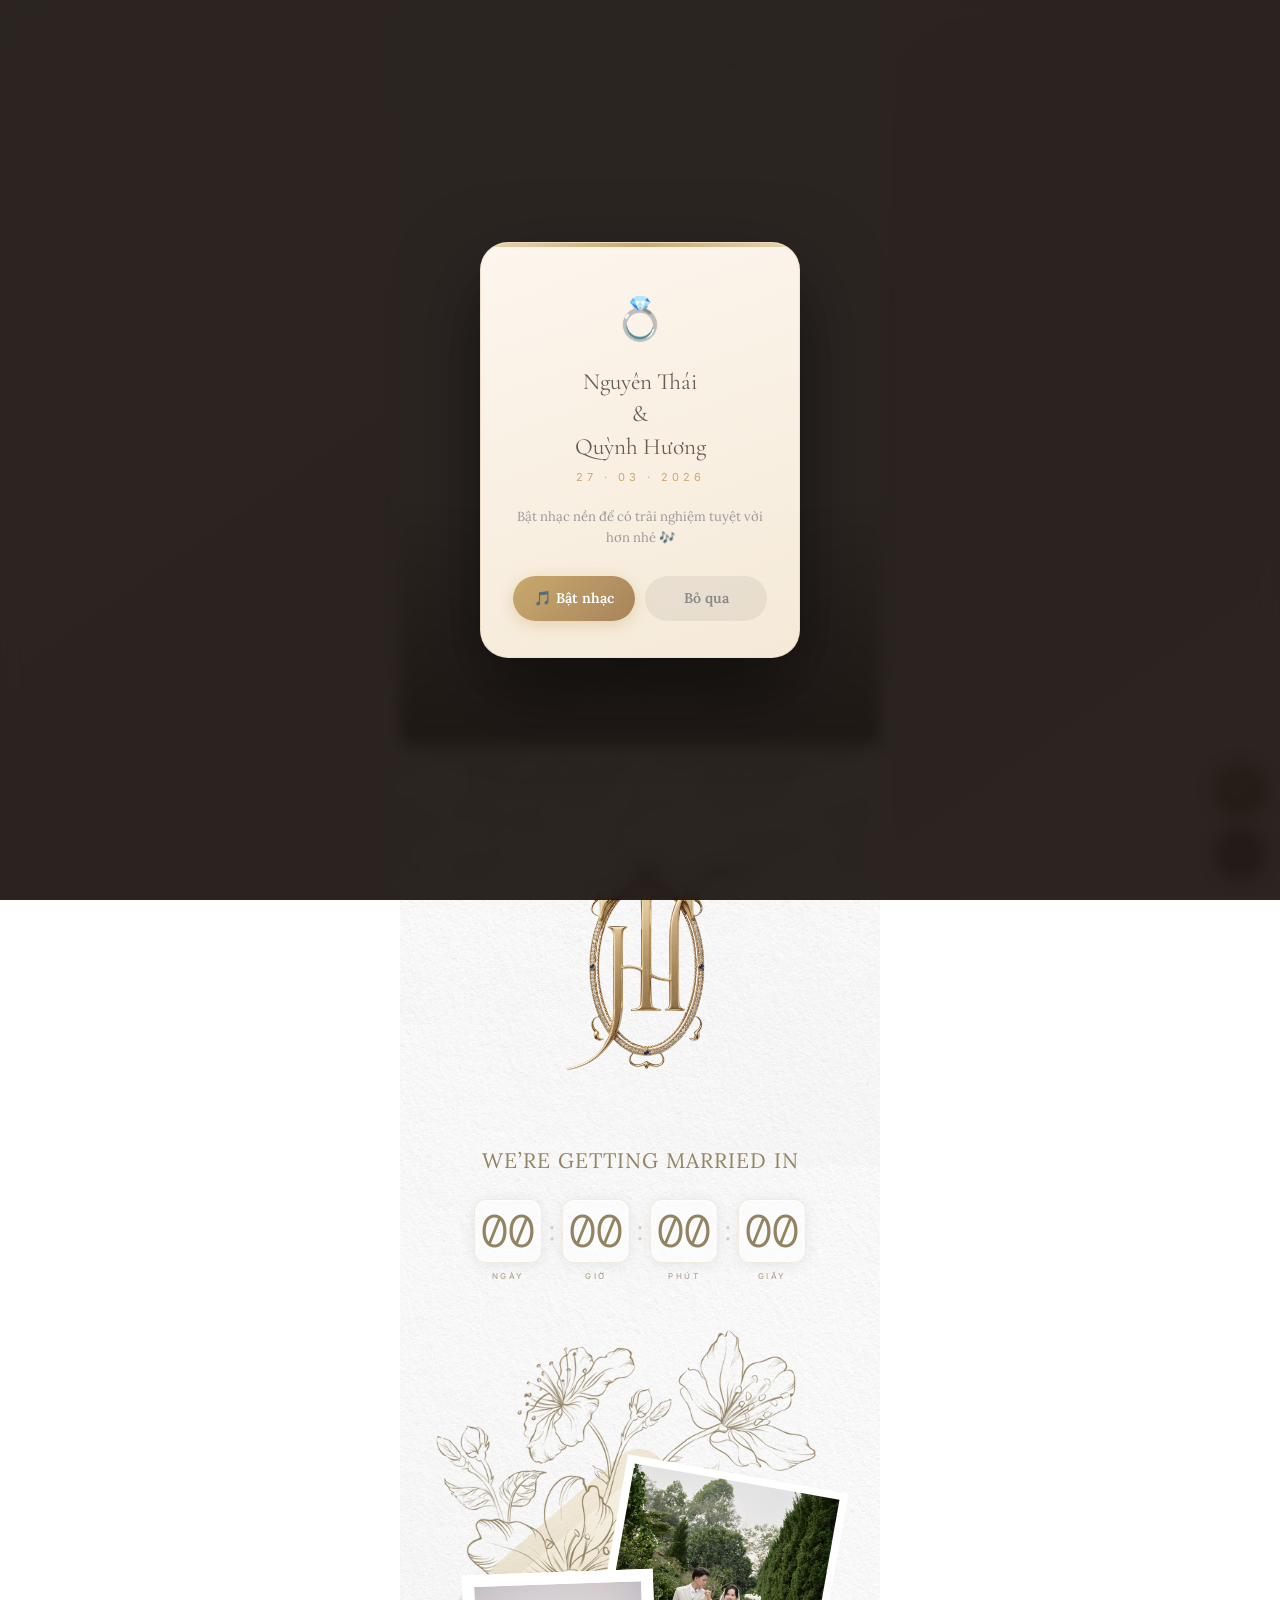
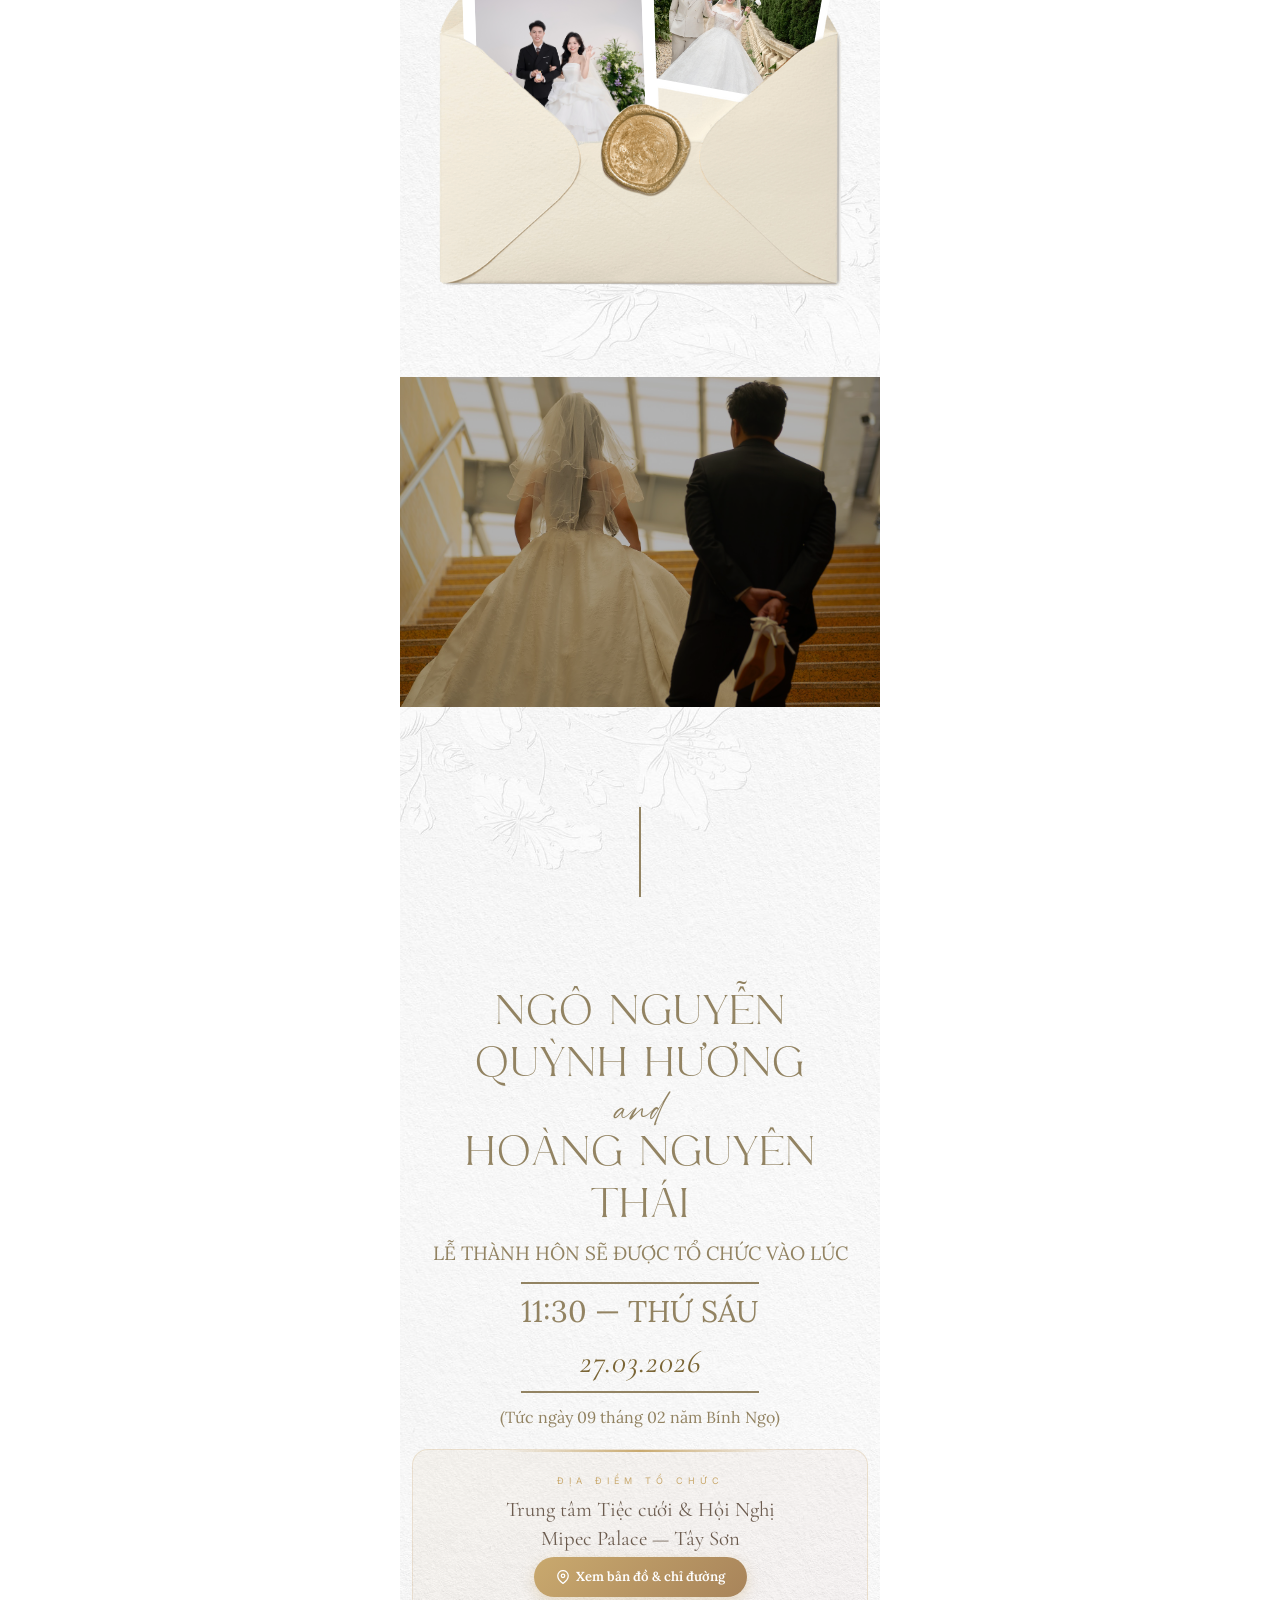
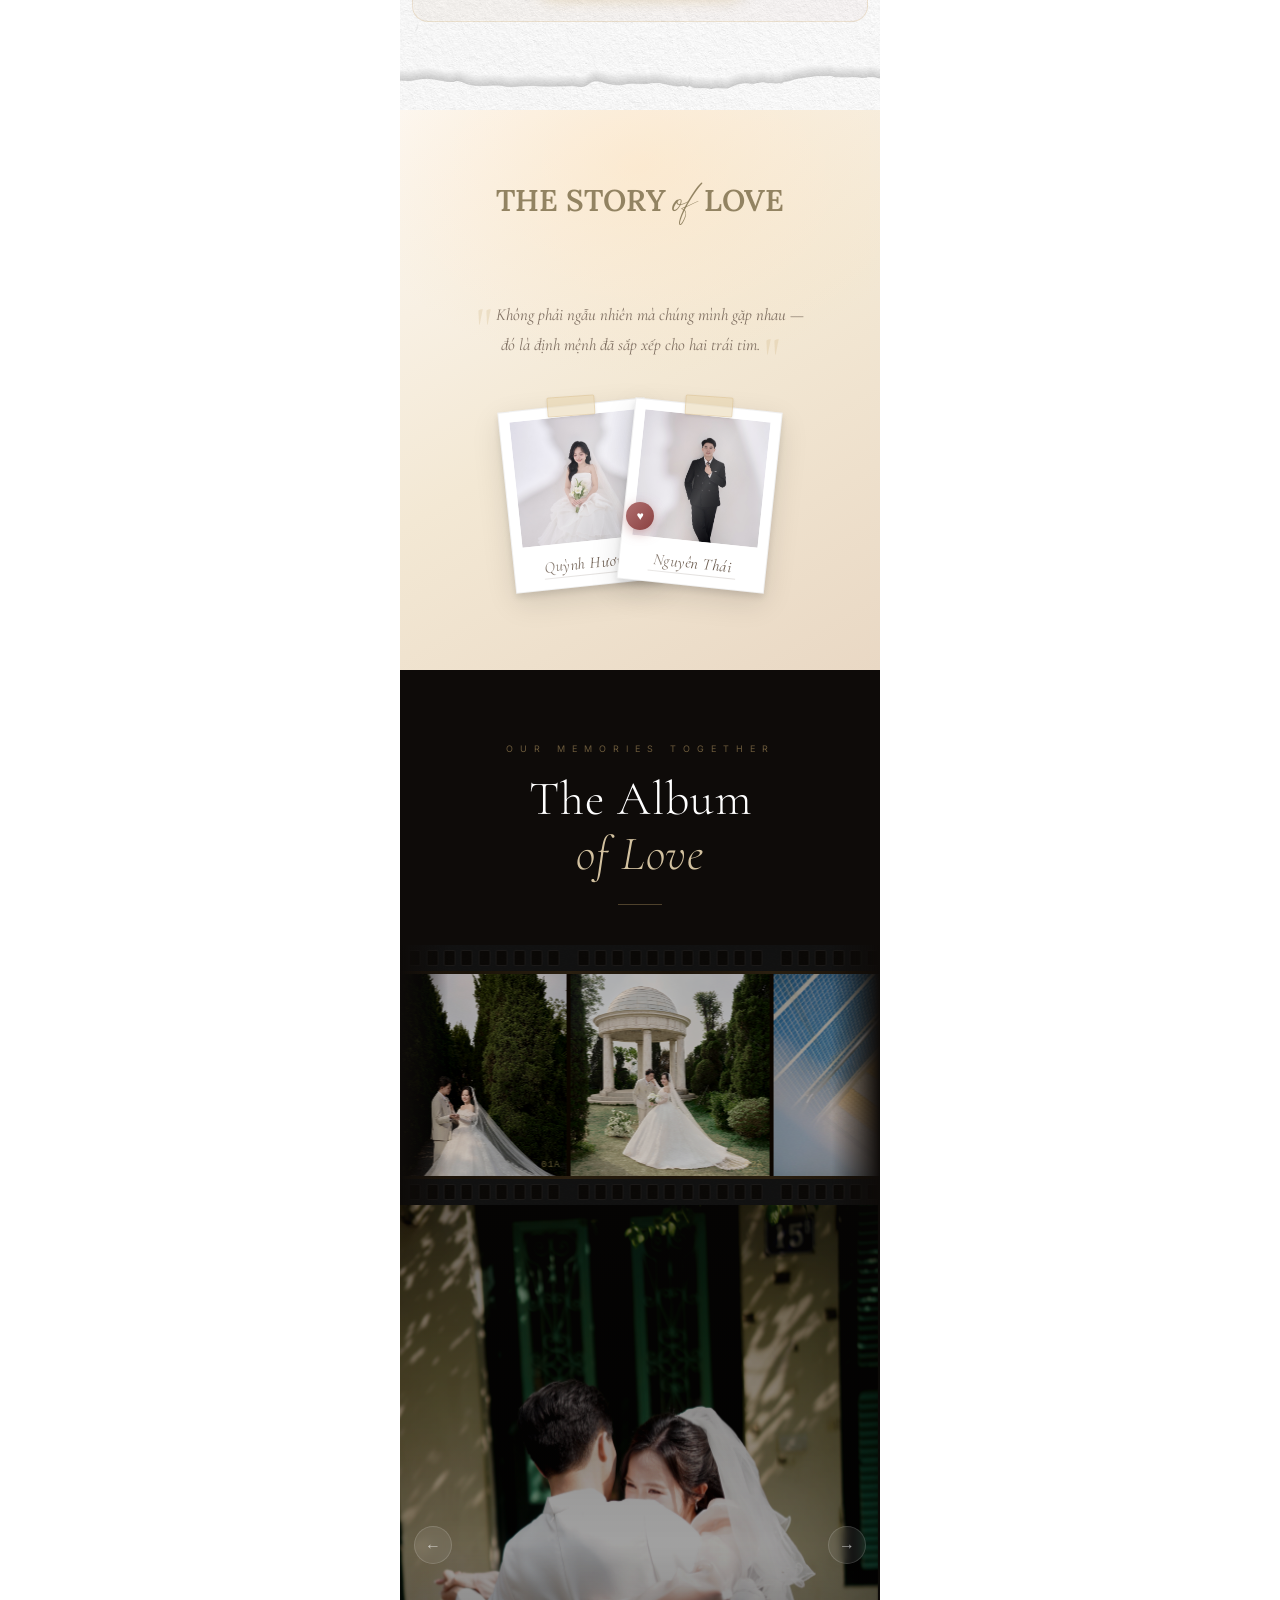
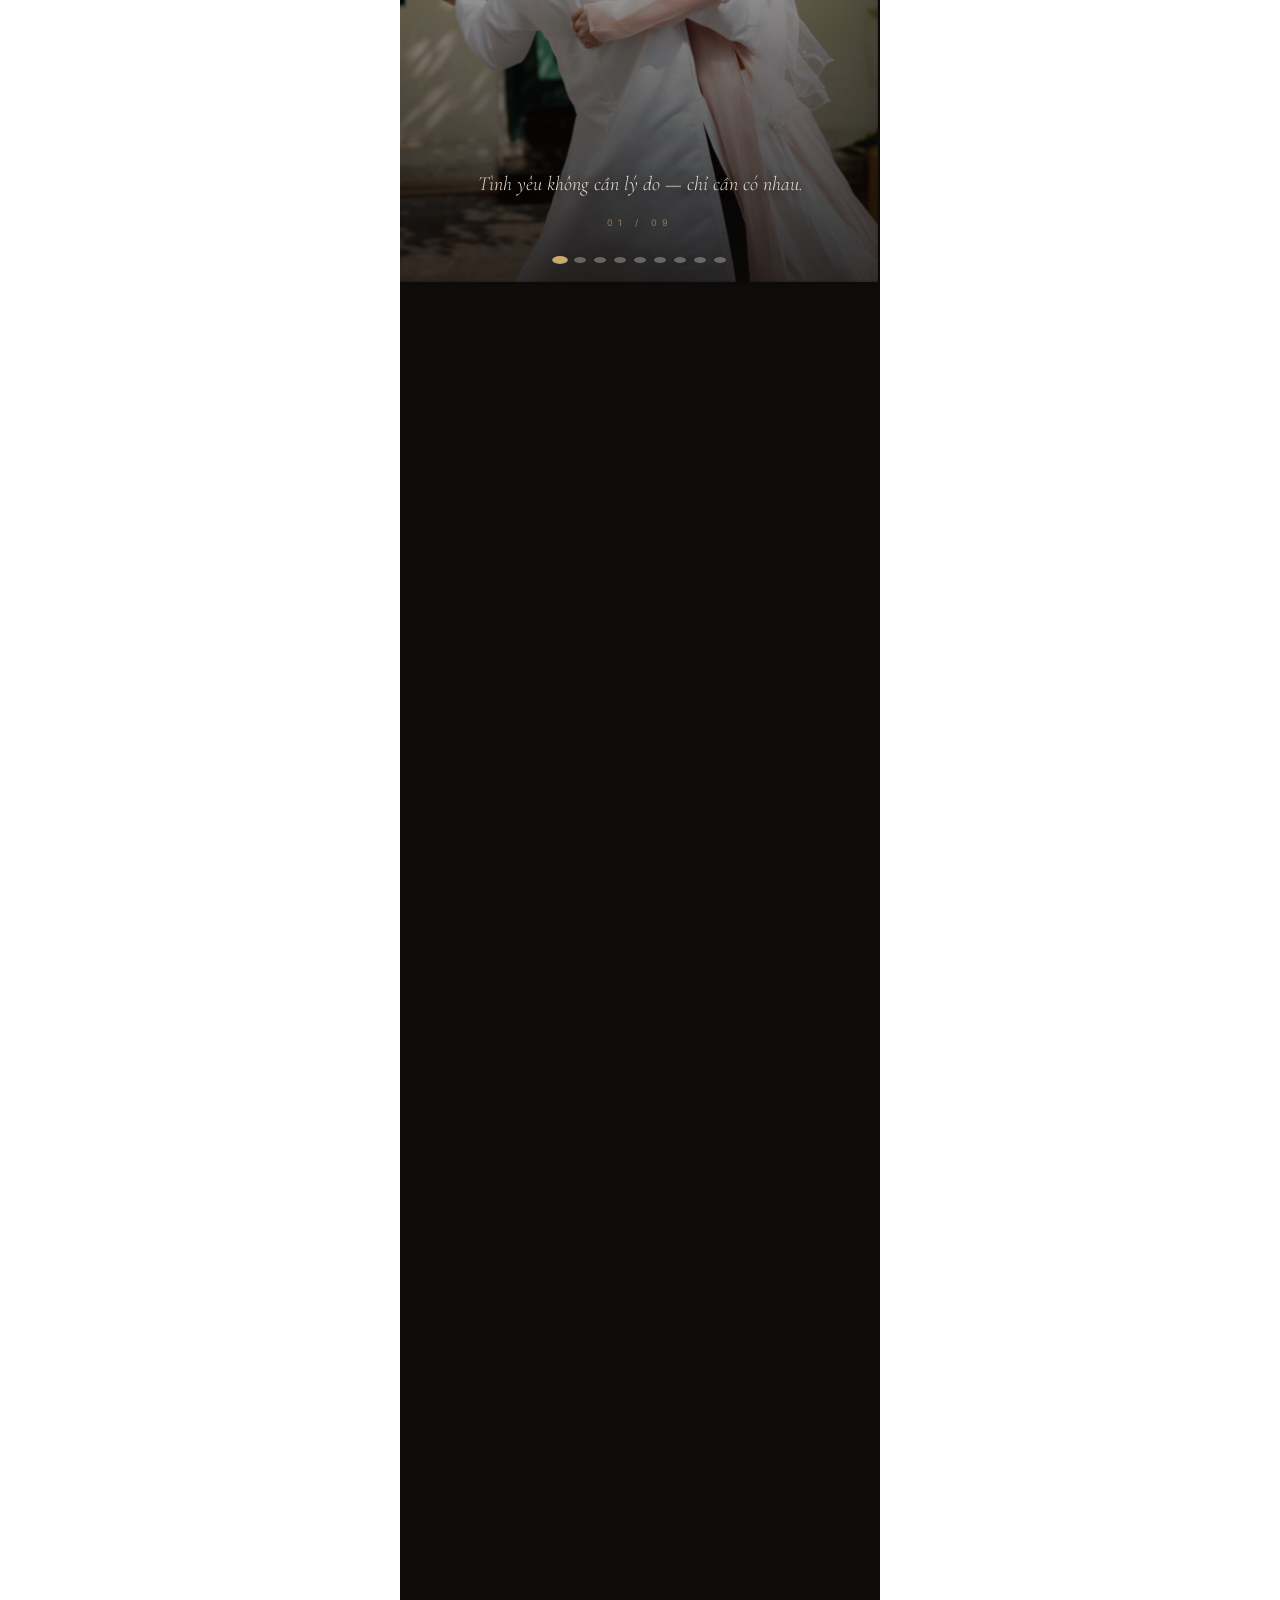
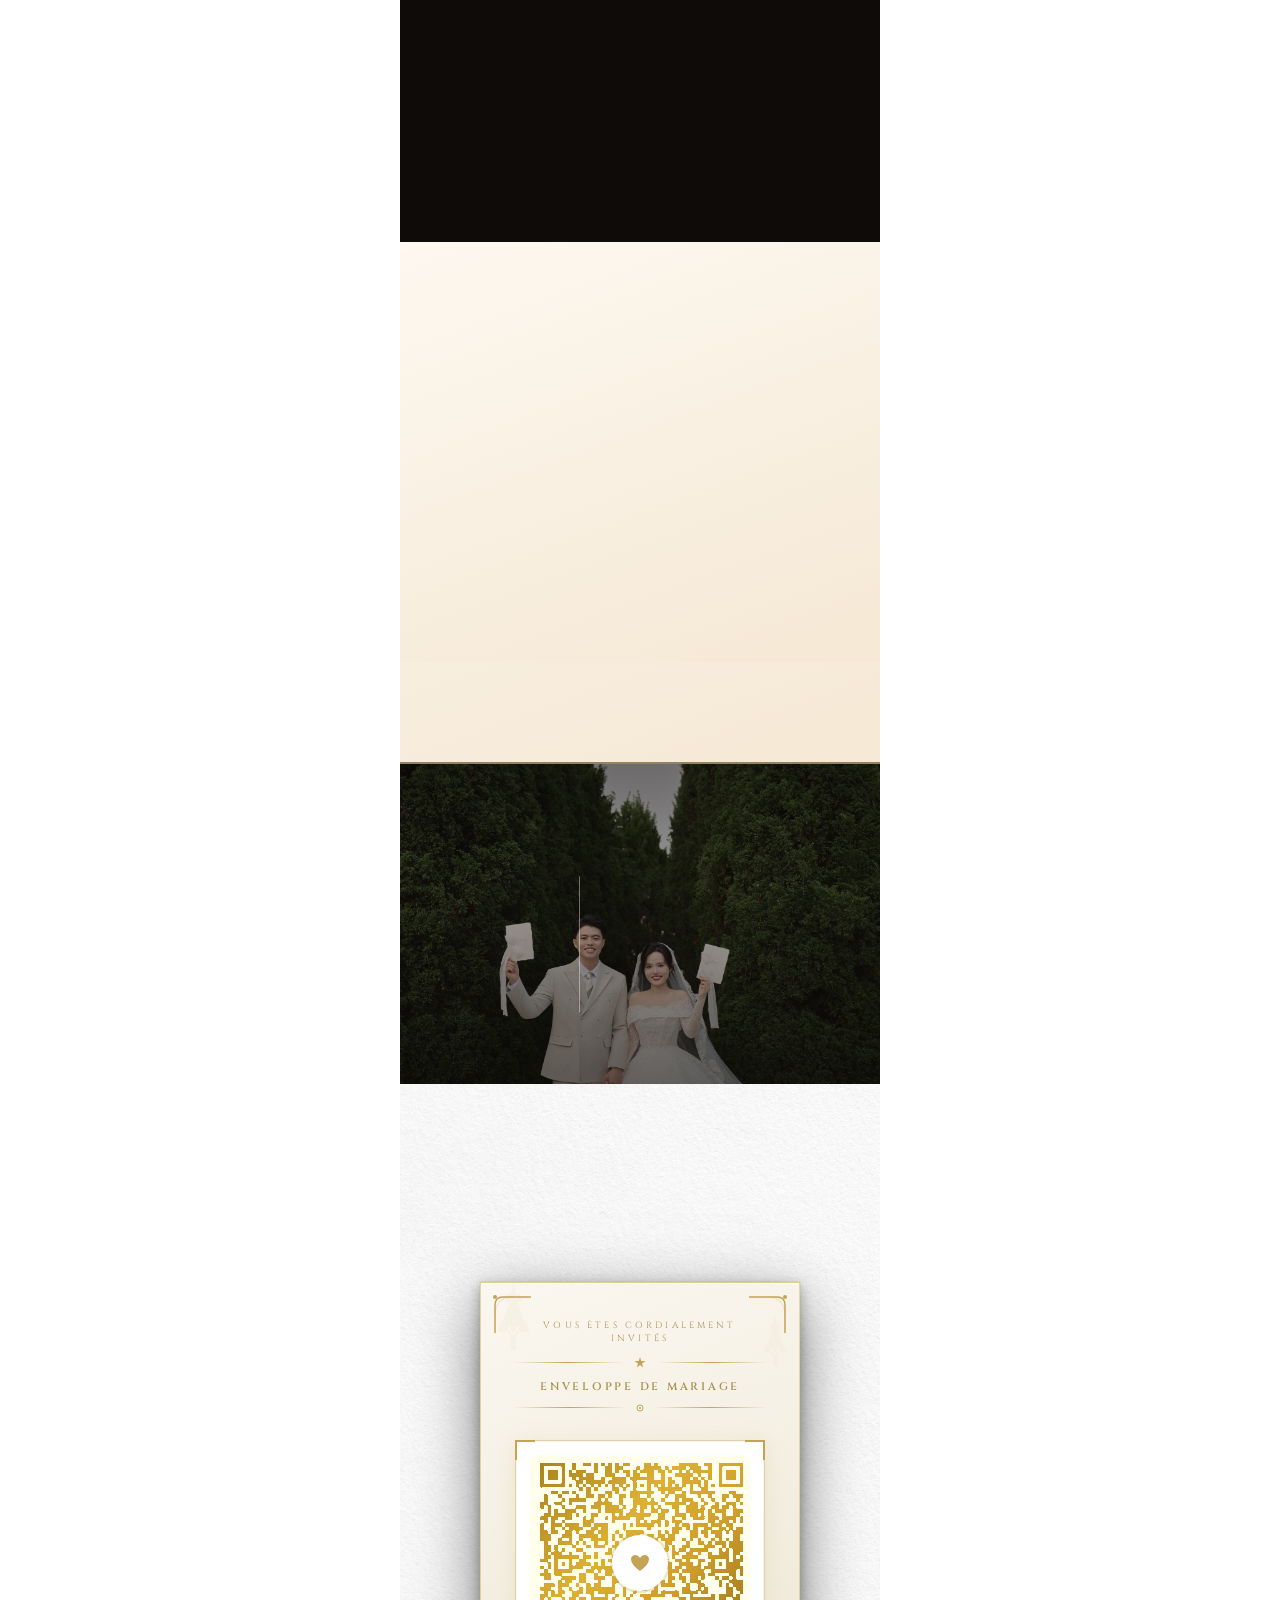
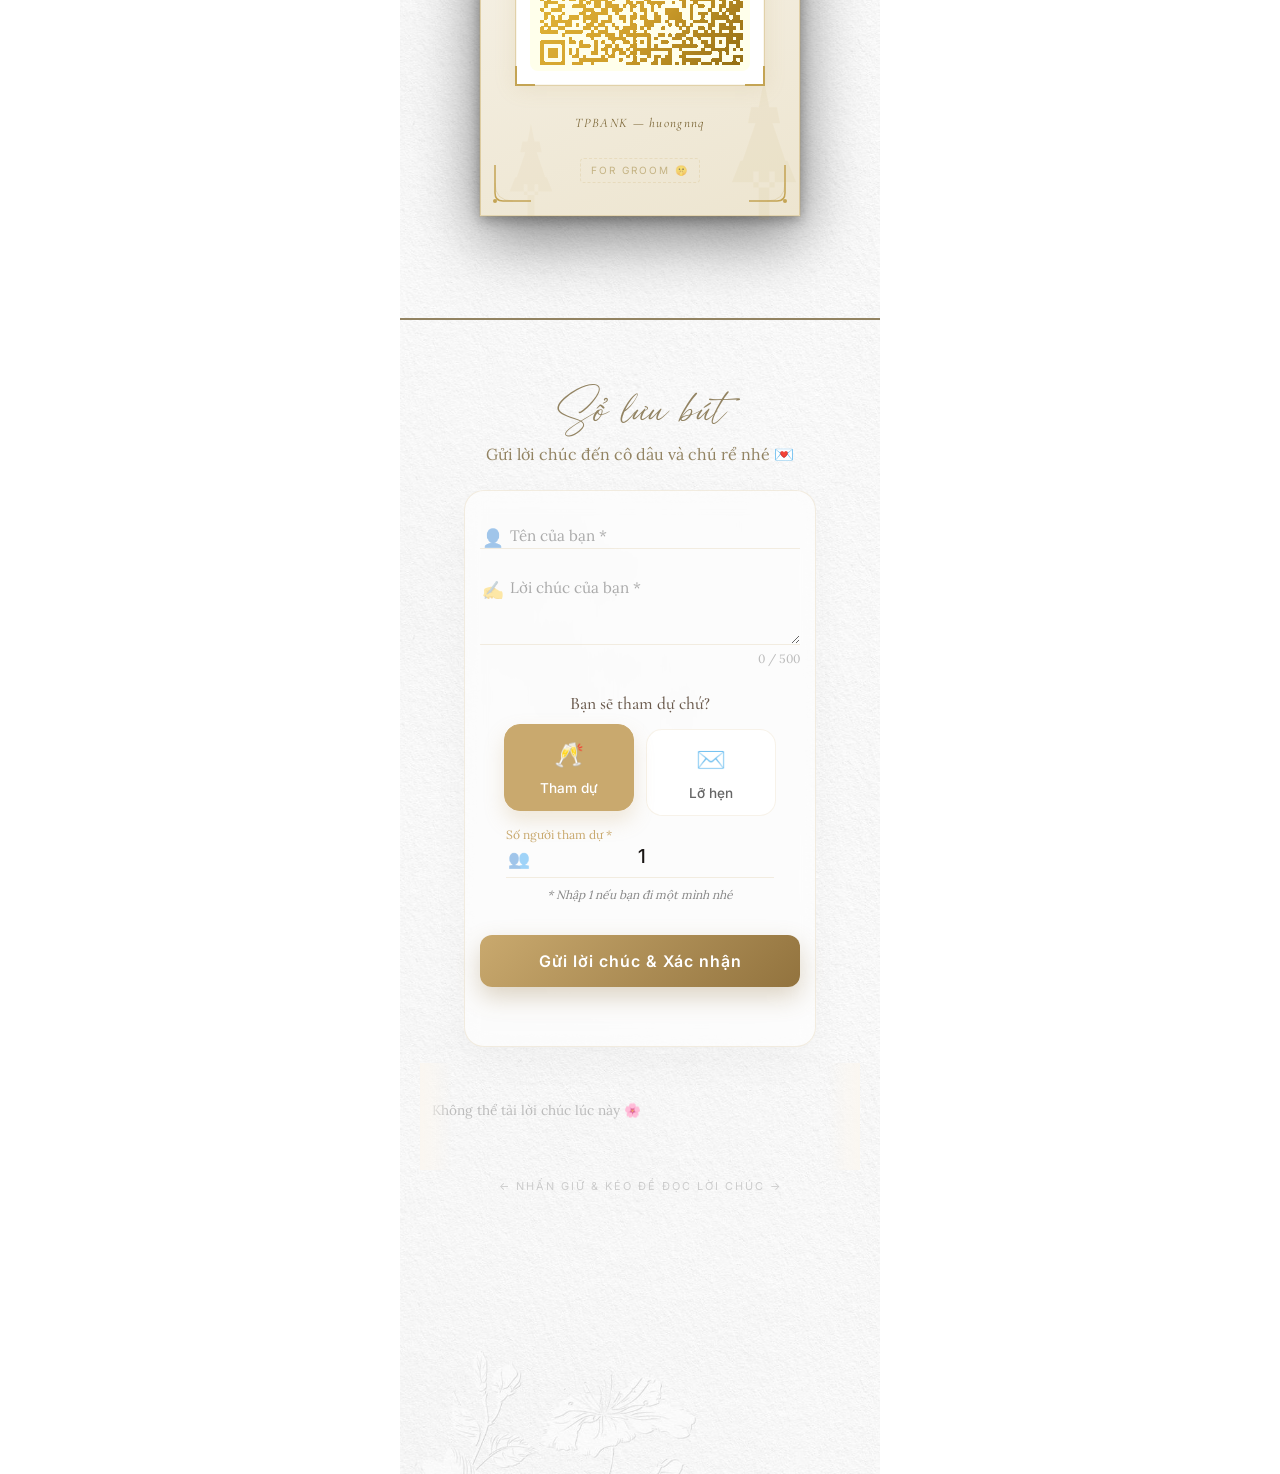
==== commit 9a1ba7fe: "big update" ====
--- a/index.html
+++ b/index.html
@@ -224,24 +224,24 @@
       </div>
 
       <div class="slideshow-wrap" id="albumSlideshow">
-        <div class="slide active"><img loading="lazy" src="images/image11.jpg" alt="">
+        <div class="slide active"><img loading="lazy" src="images/image51.jpg" alt="">
           <div class="slide-overlay"></div>
           <div class="slide-quote"><span class="sq-line">Tình yêu không cần lý do — chỉ cần có nhau.</span><span
               class="sq-num">01 / 09</span></div>
         </div>
-        <div class="slide"><img loading="lazy" src="images/image14.jpg" alt="">
-          <div class="slide-overlay"></div>
-          <div class="slide-quote"><span class="sq-line">Mỗi khoảnh khắc bên em đều là kỷ niệm mãi mãi.</span><span
+        <div class="slide"><img loading="lazy" src="images/image52.jpg" alt="">
+          <div class="slide-overlay"></div>
+          <div class="slide-quote"><span class="sq-line">Mỗi khoảnh khắc bên em đều là kỷ niệm đẹp.</span><span
               class="sq-num">02 / 09</span></div>
         </div>
         <div class="slide"><img loading="lazy" src="images/image15.jpg" alt="">
           <div class="slide-overlay"></div>
-          <div class="slide-quote"><span class="sq-line">Anh chọn em — hôm nay, ngày mai và mãi mãi.</span><span
+          <div class="slide-quote"><span class="sq-line">Em chọn anh — hôm nay, ngày mai và mãi mãi.</span><span
               class="sq-num">03 / 09</span></div>
         </div>
         <div class="slide"><img loading="lazy" src="images/image16.jpg" alt="">
           <div class="slide-overlay"></div>
-          <div class="slide-quote"><span class="sq-line">Trong vòng tay em, anh tìm thấy nhà.</span><span
+          <div class="slide-quote"><span class="sq-line">Trong vòng tay anh, em tìm thấy nhà.</span><span
               class="sq-num">04 / 09</span></div>
         </div>
         <div class="slide"><img loading="lazy" src="images/image13.jpg" alt="">
@@ -249,24 +249,24 @@
           <div class="slide-quote"><span class="sq-line">Em là câu trả lời cho mọi điều anh tìm kiếm.</span><span
               class="sq-num">05 / 09</span></div>
         </div>
-        <div class="slide"><img loading="lazy" src="images/image18.jpg" alt="">
+        <div class="slide"><img loading="lazy" src="images/image13.1.jpg" alt="">
           <div class="slide-overlay"></div>
           <div class="slide-quote"><span class="sq-line">Hạnh phúc là khi được gọi em là vợ.</span><span
               class="sq-num">06 / 09</span></div>
         </div>
-        <div class="slide"><img loading="lazy" src="images/intimate16.jpg" alt="">
+        <div class="slide"><img loading="lazy" src="images/image18.jpg" alt="">
           <div class="slide-overlay"></div>
           <div class="slide-quote"><span class="sq-line">Bên em, mỗi ngày đều là ngày đẹp nhất.</span><span
               class="sq-num">07 / 09</span></div>
         </div>
+        <div class="slide"><img loading="lazy" src="images/intimate16.jpg" alt="">
+          <div class="slide-overlay"></div>
+          <div class="slide-quote"><span class="sq-line">Nụ cười của em là điều anh luôn trân trọng.</span><span
+              class="sq-num">08 / 09</span></div>
+        </div>
         <div class="slide"><img loading="lazy" src="images/intimate4.jpg" alt="">
           <div class="slide-overlay"></div>
-          <div class="slide-quote"><span class="sq-line">Nụ cười của em là điều anh trân trọng nhất.</span><span
-              class="sq-num">08 / 09</span></div>
-        </div>
-        <div class="slide"><img loading="lazy" src="images/intimate8.jpg" alt="">
-          <div class="slide-overlay"></div>
-          <div class="slide-quote"><span class="sq-line">Từ hôm nay, chúng mình cùng viết câu chuyện của
+          <div class="slide-quote"><span class="sq-line">Từ hôm nay, chúng ta sẽ cùng nhau viết nên câu chuyện của riêng
               mình.</span><span class="sq-num">09 / 09</span></div>
         </div>
         <button class="slide-arrow prev" id="slidePrev">&#8592;</button>
@@ -285,15 +285,15 @@
       <div class="album-wide sr"><img loading="lazy" src="images/intimate1.jpg" alt=""></div>
       <div class="album-mosaic-grid">
         <div class="amg-item tall sr sr-left"><img loading="lazy" src="images/image22.jpg" alt=""></div>
-        <div class="amg-item sr sr-right"><img loading="lazy" src="images/image23.jpg" alt=""></div>
+        <div class="amg-item sr sr-right"><img loading="lazy" src="images/image18.jpg" alt=""></div>
         <div class="amg-quote-cell sr">
           <div class="aq-text">Hai người một nhà,<br>một trái tim.</div>
         </div>
       </div>
       <div class="album-strip">
-        <div class="album-strip-item sr"><img loading="lazy" src="images/image12.jpg" alt=""></div>
+        <div class="album-strip-item sr"><img loading="lazy" src="images/image17.0.jpg" alt=""></div>
+        <div class="album-strip-item sr"><img loading="lazy" src="images/image17.1.jpg" alt=""></div>
         <div class="album-strip-item sr"><img loading="lazy" src="images/image17.jpg" alt=""></div>
-        <div class="album-strip-item sr"><img loading="lazy" src="images/intimate2.jpg" alt=""></div>
       </div>
       <div class="album-footer sr"><span class="af-heart">♡</span>Forever &amp; Always · 27.03.2026</div>
     </div>
@@ -349,34 +349,8 @@
           <div class="tl-event sr">
             <div class="tl-icon">
 
-              <svg width="90" height="90" viewBox="0 0 64 64" fill="none" stroke="white" stroke-linecap="round"
-                stroke-linejoin="round">
-                <!-- Thân máy ảnh bo góc sang -->
-                <rect x="6" y="20" width="52" height="34" rx="5" stroke-width="1.3" />
-                <!-- Nắp trên bo cong -->
-                <path d="M20 20 L22 13 Q24 11 28 11 L36 11 Q40 11 42 13 L44 20" stroke-width="1.2" />
-                <!-- Flash / hotshoe -->
-                <rect x="27" y="8" width="10" height="3" rx="1" stroke-width="1" />
-                <!-- Ống kính ngoài viền sang -->
-                <circle cx="32" cy="37" r="10.5" stroke-width="1.3" />
-                <!-- Ống kính khắc vân -->
-                <circle cx="32" cy="37" r="8" stroke-width="0.7" />
-                <!-- Ống kính giữa -->
-                <circle cx="32" cy="37" r="5" stroke-width="1.1" />
-                <!-- Phản sáng ống kính -->
-                <path d="M27 32 Q29 30 31 31" stroke-width="0.8" opacity="0.7" />
-                <!-- Nút bấm tròn -->
-                <circle cx="52" cy="27" r="2.5" stroke-width="1" />
-                <!-- Cửa sổ ngắm nhỏ -->
-                <rect x="10" y="24" width="8" height="5" rx="1.5" stroke-width="0.9" />
-                <!-- Loa / mic nhỏ -->
-                <circle cx="52" cy="34" r="1.2" stroke-width="0.8" />
-                <!-- Đường viền trang trí đáy -->
-                <path d="M14 50 L50 50" stroke-width="0.6" opacity="0.4" />
-                <!-- Chân đế nhỏ -->
-                <path d="M24 54 L28 50" stroke-width="0.8" opacity="0.5" />
-                <path d="M40 54 L36 50" stroke-width="0.8" opacity="0.5" />
-              </svg>
+              <img loading="lazy" src="images/icon-tl1.png" alt="Đón khách"
+                style="width: 100%; height: 100%; object-fit: contain;">
             </div>
             <div class="tl-line-dot">
               <div class="tl-dot"></div>
@@ -389,41 +363,8 @@
           <div class="tl-event sr">
             <div class="tl-icon">
 
-              <svg width="90" height="90" viewBox="0 0 64 64" fill="none" stroke="white" stroke-linecap="round"
-                stroke-linejoin="round">
-                <!-- Nhẫn trái -->
-                <circle cx="24" cy="36" r="13" stroke-width="1.3" />
-                <!-- Bóng nhẫn trái -->
-                <path d="M13 30 Q17 27 24 27" stroke-width="0.6" opacity="0.5" />
-                <!-- Nhẫn phải -->
-                <circle cx="40" cy="36" r="13" stroke-width="1.3" />
-                <!-- Bóng nhẫn phải -->
-                <path d="M40 27 Q47 27 51 30" stroke-width="0.6" opacity="0.5" />
-
-                <!-- Kim cương nhẫn trái -->
-                <polygon points="24,12 20,17 24,22 28,17" stroke-width="1.1" />
-                <line x1="20" y1="17" x2="28" y2="17" stroke-width="0.7" />
-                <line x1="24" y1="12" x2="24" y2="22" stroke-width="0.5" opacity="0.6" />
-                <!-- tia sáng kim cương trái -->
-                <line x1="24" y1="9" x2="24" y2="11" stroke-width="0.7" opacity="0.6" />
-                <line x1="17" y1="12" x2="18.5" y2="13.5" stroke-width="0.7" opacity="0.6" />
-                <line x1="31" y1="12" x2="29.5" y2="13.5" stroke-width="0.7" opacity="0.6" />
-
-                <!-- Kim cương nhẫn phải -->
-                <polygon points="40,12 36,17 40,22 44,17" stroke-width="1.1" />
-                <line x1="36" y1="17" x2="44" y2="17" stroke-width="0.7" />
-                <line x1="40" y1="12" x2="40" y2="22" stroke-width="0.5" opacity="0.6" />
-                <!-- tia sáng kim cương phải -->
-                <line x1="40" y1="9" x2="40" y2="11" stroke-width="0.7" opacity="0.6" />
-                <line x1="33" y1="12" x2="34.5" y2="13.5" stroke-width="0.7" opacity="0.6" />
-                <line x1="47" y1="12" x2="45.5" y2="13.5" stroke-width="0.7" opacity="0.6" />
-
-                <!-- Đường khắc trang trí nhẫn -->
-                <path d="M13 34 Q18 31 24 32" stroke-width="0.65" opacity="0.55" />
-                <path d="M40 32 Q46 31 51 34" stroke-width="0.65" opacity="0.55" />
-                <path d="M13 38 Q18 41 24 40" stroke-width="0.65" opacity="0.55" />
-                <path d="M40 40 Q46 41 51 38" stroke-width="0.65" opacity="0.55" />
-              </svg>
+              <img loading="lazy" src="images/icon-tl2.png" alt="Lễ thành hôn"
+                style="width: 100%; height: 100%; object-fit: contain;">
             </div>
             <div class="tl-line-dot">
               <div class="tl-dot"></div>
@@ -436,97 +377,8 @@
           <div class="tl-event sr">
             <div class="tl-icon">
 
-              <svg width="90" height="90" viewBox="0 0 64 64" fill="none" stroke="white" stroke-linecap="round"
-                stroke-linejoin="round">
-
-                <!-- CÀNH LÁ PHỤ PHÍA SAU -->
-                <path d="M32 38 C26 32 16 30 10 35" stroke-width="0.9" />
-                <path d="M32 38 C24 29 14 26 9 30" stroke-width="0.65" opacity="0.55" />
-                <path d="M32 38 C38 32 48 30 54 35" stroke-width="0.9" />
-                <path d="M32 38 C40 29 50 26 55 30" stroke-width="0.65" opacity="0.55" />
-                <!-- lá nhỏ trên cành -->
-                <path d="M18 33 C14 30 12 33 15 36" stroke-width="0.7" />
-                <path d="M46 33 C50 30 52 33 49 36" stroke-width="0.7" />
-                <path d="M12 32 C9  29 8  33 11 35" stroke-width="0.6" opacity="0.6" />
-                <path d="M52 32 C55 29 56 33 53 35" stroke-width="0.6" opacity="0.6" />
-
-                <!-- CỤM HOA - lớp ngoài -->
-                <circle cx="32" cy="8" r="3.8" />
-                <circle cx="23" cy="11" r="3.5" />
-                <circle cx="41" cy="11" r="3.5" />
-                <circle cx="16" cy="17" r="3.3" />
-                <circle cx="48" cy="17" r="3.3" />
-                <circle cx="13" cy="24" r="3.0" />
-                <circle cx="51" cy="24" r="3.0" />
-
-                <!-- CỤM HOA - lớp giữa -->
-                <circle cx="27" cy="8" r="3.0" />
-                <circle cx="37" cy="8" r="3.0" />
-                <circle cx="19" cy="13" r="3.2" />
-                <circle cx="45" cy="13" r="3.2" />
-                <circle cx="14" cy="20" r="3.0" />
-                <circle cx="50" cy="20" r="3.0" />
-                <circle cx="15" cy="28" r="2.8" />
-                <circle cx="49" cy="28" r="2.8" />
-
-                <!-- CỤM HOA - lớp trong -->
-                <circle cx="32" cy="13" r="3.5" />
-                <circle cx="24" cy="17" r="3.2" />
-                <circle cx="40" cy="17" r="3.2" />
-                <circle cx="18" cy="23" r="3.0" />
-                <circle cx="46" cy="23" r="3.0" />
-                <circle cx="26" cy="24" r="3.0" />
-                <circle cx="38" cy="24" r="3.0" />
-
-                <!-- CỤM HOA - lõi -->
-                <circle cx="32" cy="19" r="3.0" />
-                <circle cx="26" cy="27" r="2.8" />
-                <circle cx="38" cy="27" r="2.8" />
-                <circle cx="32" cy="25" r="2.8" />
-                <circle cx="32" cy="30" r="2.4" />
-                <circle cx="27" cy="31" r="2.2" />
-                <circle cx="37" cy="31" r="2.2" />
-
-                <!-- HOA HỒNG TRUNG TÂM - xoắn ốc sang -->
-                <path d="M32 20 C26 16 21 21 23 27 C25 33 30 36 32 40 C34 36 39 33 41 27 C43 21 38 16 32 20Z"
-                  stroke-width="1.2" />
-                <path d="M32 22 C27 19 23 23 25 28 C27 33 31 36 32 40 C33 36 37 33 39 28 C41 23 37 19 32 22Z"
-                  stroke-width="0.9" />
-                <path d="M32 24 C28 22 25 26 27 30 C29 34 31 37 32 40 C33 37 35 34 37 30 C39 26 36 22 32 24Z"
-                  stroke-width="0.75" />
-                <!-- nhụy hoa -->
-                <circle cx="32" cy="30" r="3.2" stroke-width="0.9" />
-                <circle cx="32" cy="30" r="1.4" stroke-width="0.8" />
-                <!-- phản sáng cánh hoa -->
-                <path d="M28 23 Q30 21 32 22" stroke-width="0.6" opacity="0.6" />
-
-                <!-- LÁ TRƯỚC 2 BÊN -->
-                <path d="M32 42 C24 38 15 40 12 46" stroke-width="1.1" />
-                <path d="M22 42 C18 40 15 42 16 46" stroke-width="0.8" />
-                <path d="M32 42 C26 40 20 41 17 44" stroke-width="0.55" opacity="0.6" />
-                <path d="M32 42 C40 38 49 40 52 46" stroke-width="1.1" />
-                <path d="M42 42 C46 40 49 42 48 46" stroke-width="0.8" />
-                <path d="M32 42 C38 40 44 41 47 44" stroke-width="0.55" opacity="0.6" />
-
-                <!-- THÂN -->
-                <line x1="32" y1="42" x2="32" y2="50" stroke-width="1.2" />
-                <path d="M32 46 C29 44 27 46 28 49" stroke-width="0.7" />
-                <path d="M32 46 C35 44 37 46 36 49" stroke-width="0.7" />
-
-                <!-- GIẤY GÓI -->
-                <path d="M14 46 L32 62 L50 46" stroke-width="1.3" />
-                <line x1="19" y1="53" x2="45" y2="53" stroke-width="1.0" />
-                <line x1="16" y1="49" x2="48" y2="49" stroke-width="0.7" opacity="0.6" />
-                <line x1="22" y1="57" x2="42" y2="57" stroke-width="0.65" opacity="0.6" />
-                <!-- nếp gấp giấy -->
-                <path d="M14 46 C17 48 19 51 20 55" stroke-width="0.55" opacity="0.5" />
-                <path d="M50 46 C47 48 45 51 44 55" stroke-width="0.55" opacity="0.5" />
-
-                <!-- NƠ -->
-                <path d="M28 55 C24 51 20 53 22 56 C24 59 29 58 32 55" stroke-width="0.95" />
-                <path d="M36 55 C40 51 44 53 42 56 C40 59 35 58 32 55" stroke-width="0.95" />
-                <line x1="32" y1="55" x2="32" y2="59" stroke-width="0.9" />
-              </svg>
+              <img loading="lazy" src="images/icon-tl3.png" alt="Tiệc mừng"
+                style="width: 100%; height: 100%; object-fit: contain;">
             </div>
             <div class="tl-line-dot">
               <div class="tl-dot"></div>
--- a/css/custom.css
+++ b/css/custom.css
@@ -1,4 +1,4 @@
-    :root {
+﻿    :root {
       --c-gold: #C9A96E;
       --c-gold-lt: #E8D5B0;
       --c-rose: #B07070;
@@ -655,7 +655,7 @@
       height: 100%;
       object-fit: cover;
       filter: brightness(0.68)contrast(1.1)saturate(0.8);
-      animation: kenBurns 8s ease-in-out forwards;
+      animation: kenBurns 5s ease-in-out forwards;
     }
 
     @keyframes kenBurns {
@@ -3145,4 +3145,4 @@
          } 
    
- + 
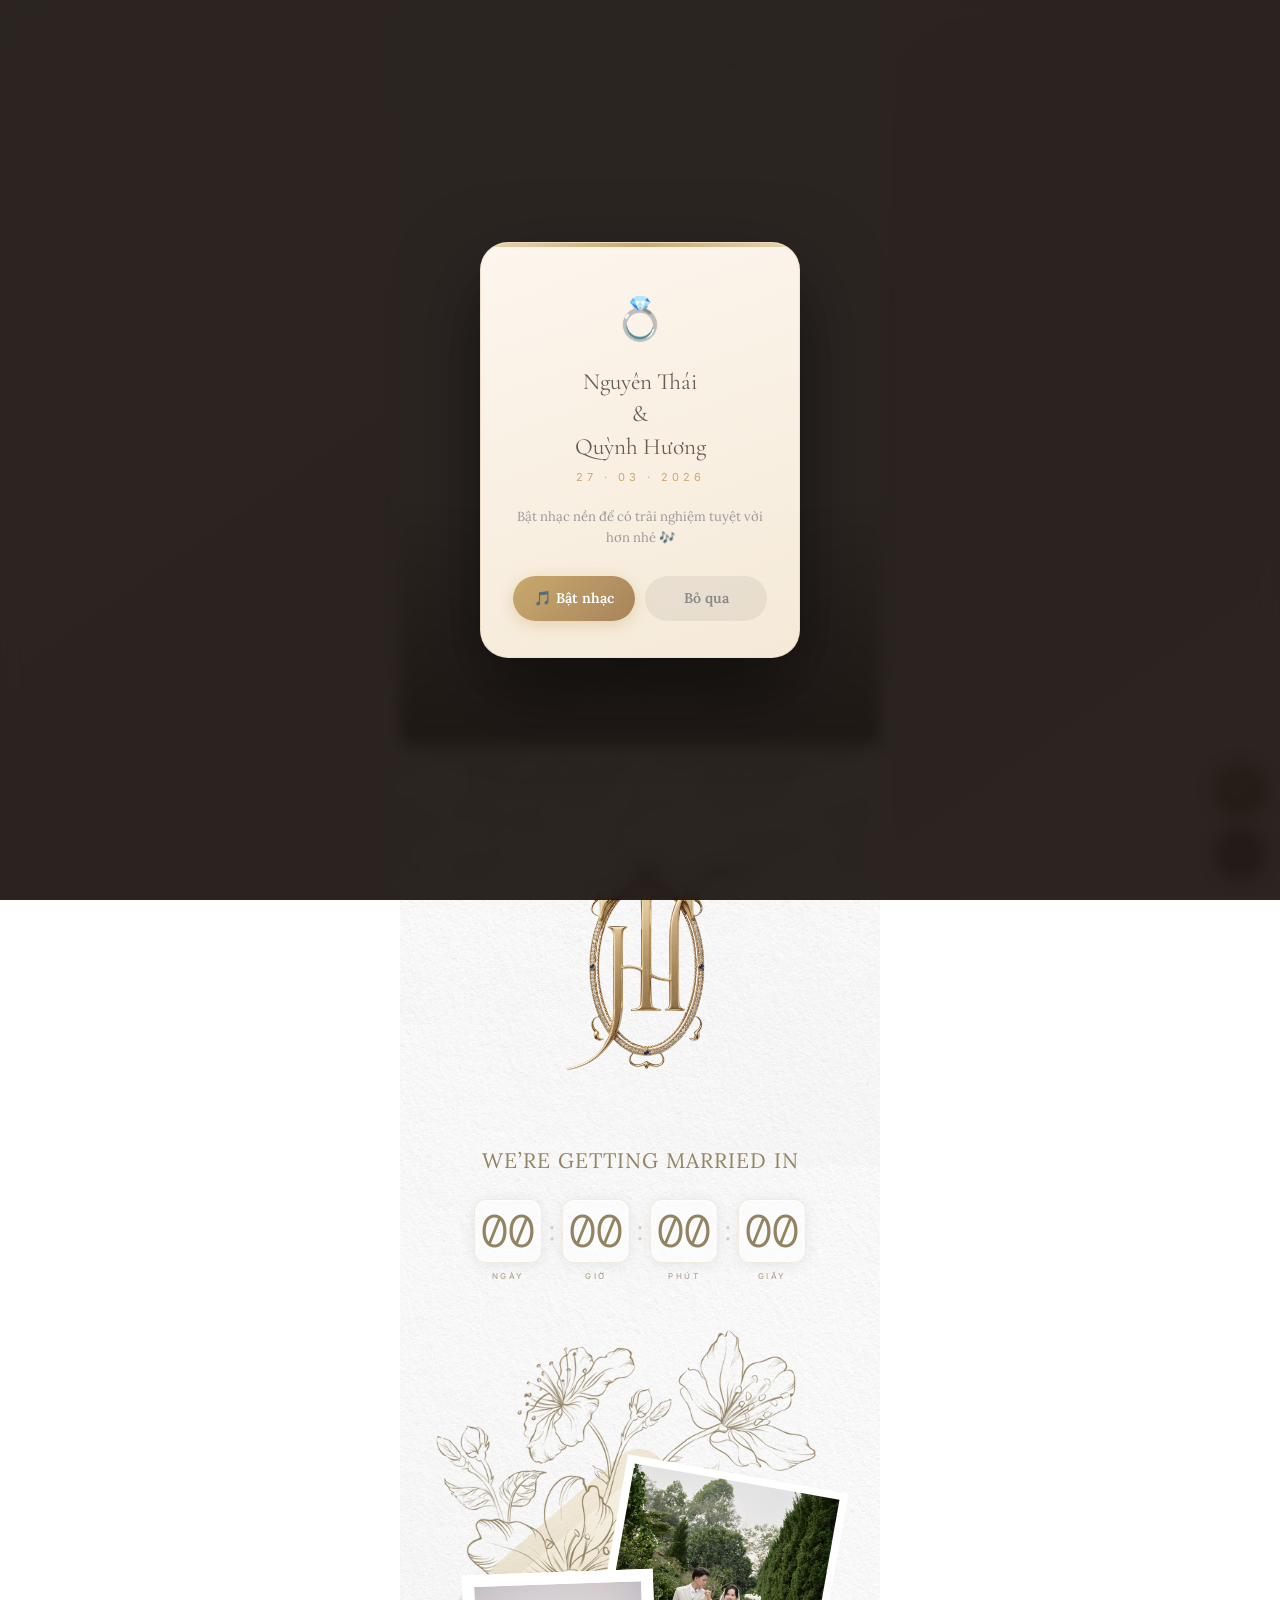
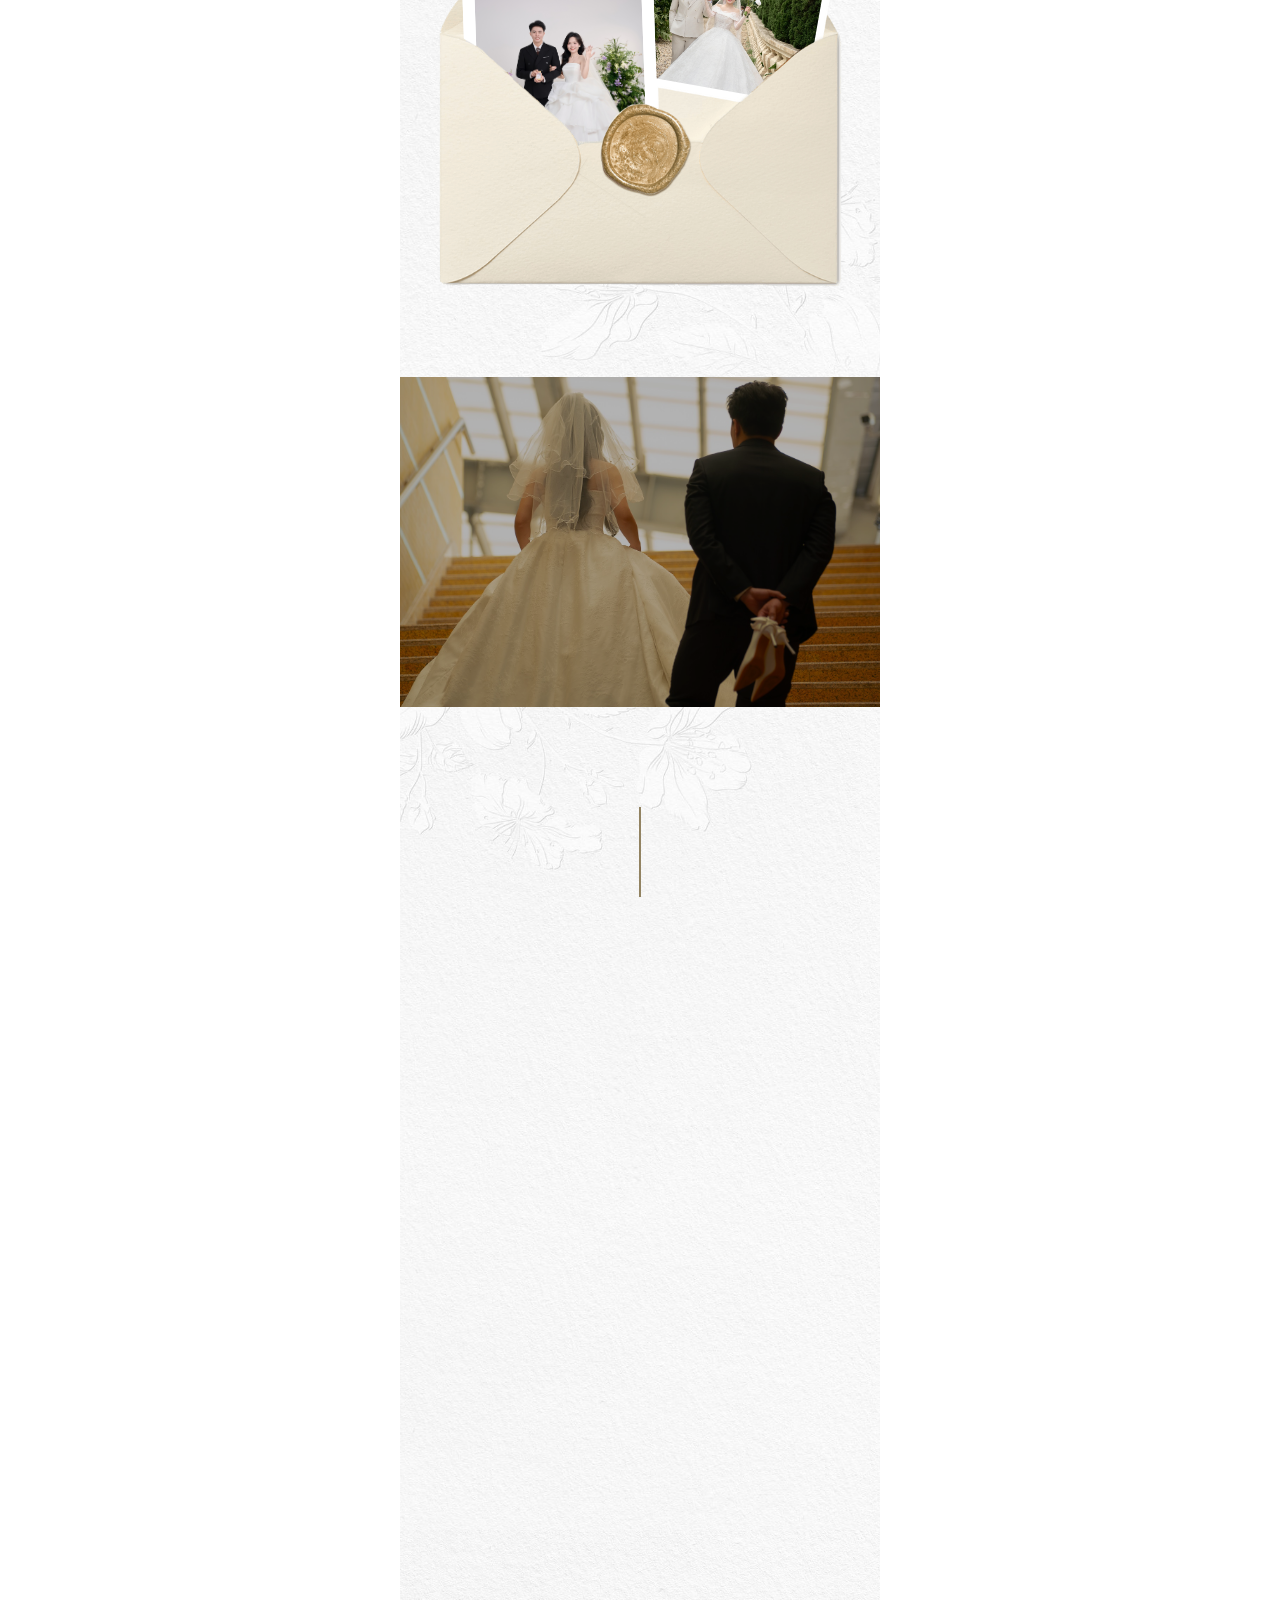
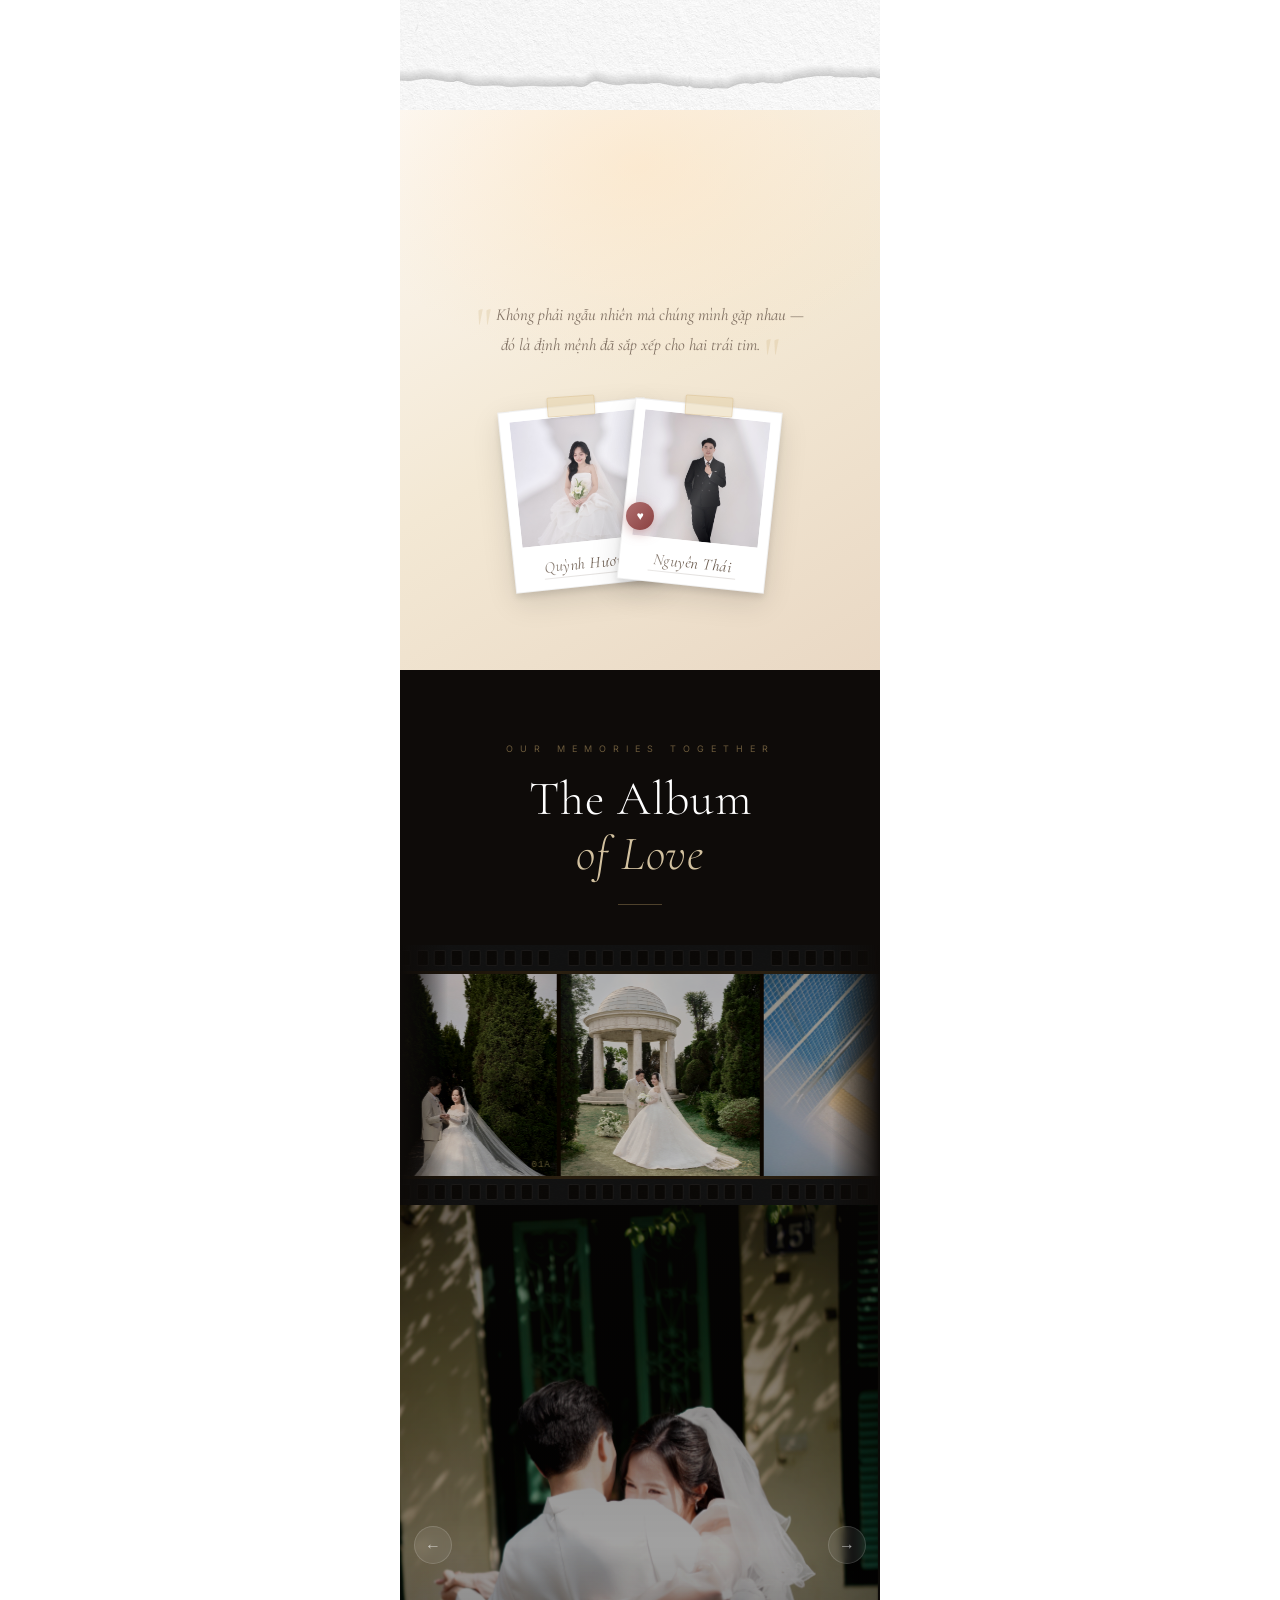
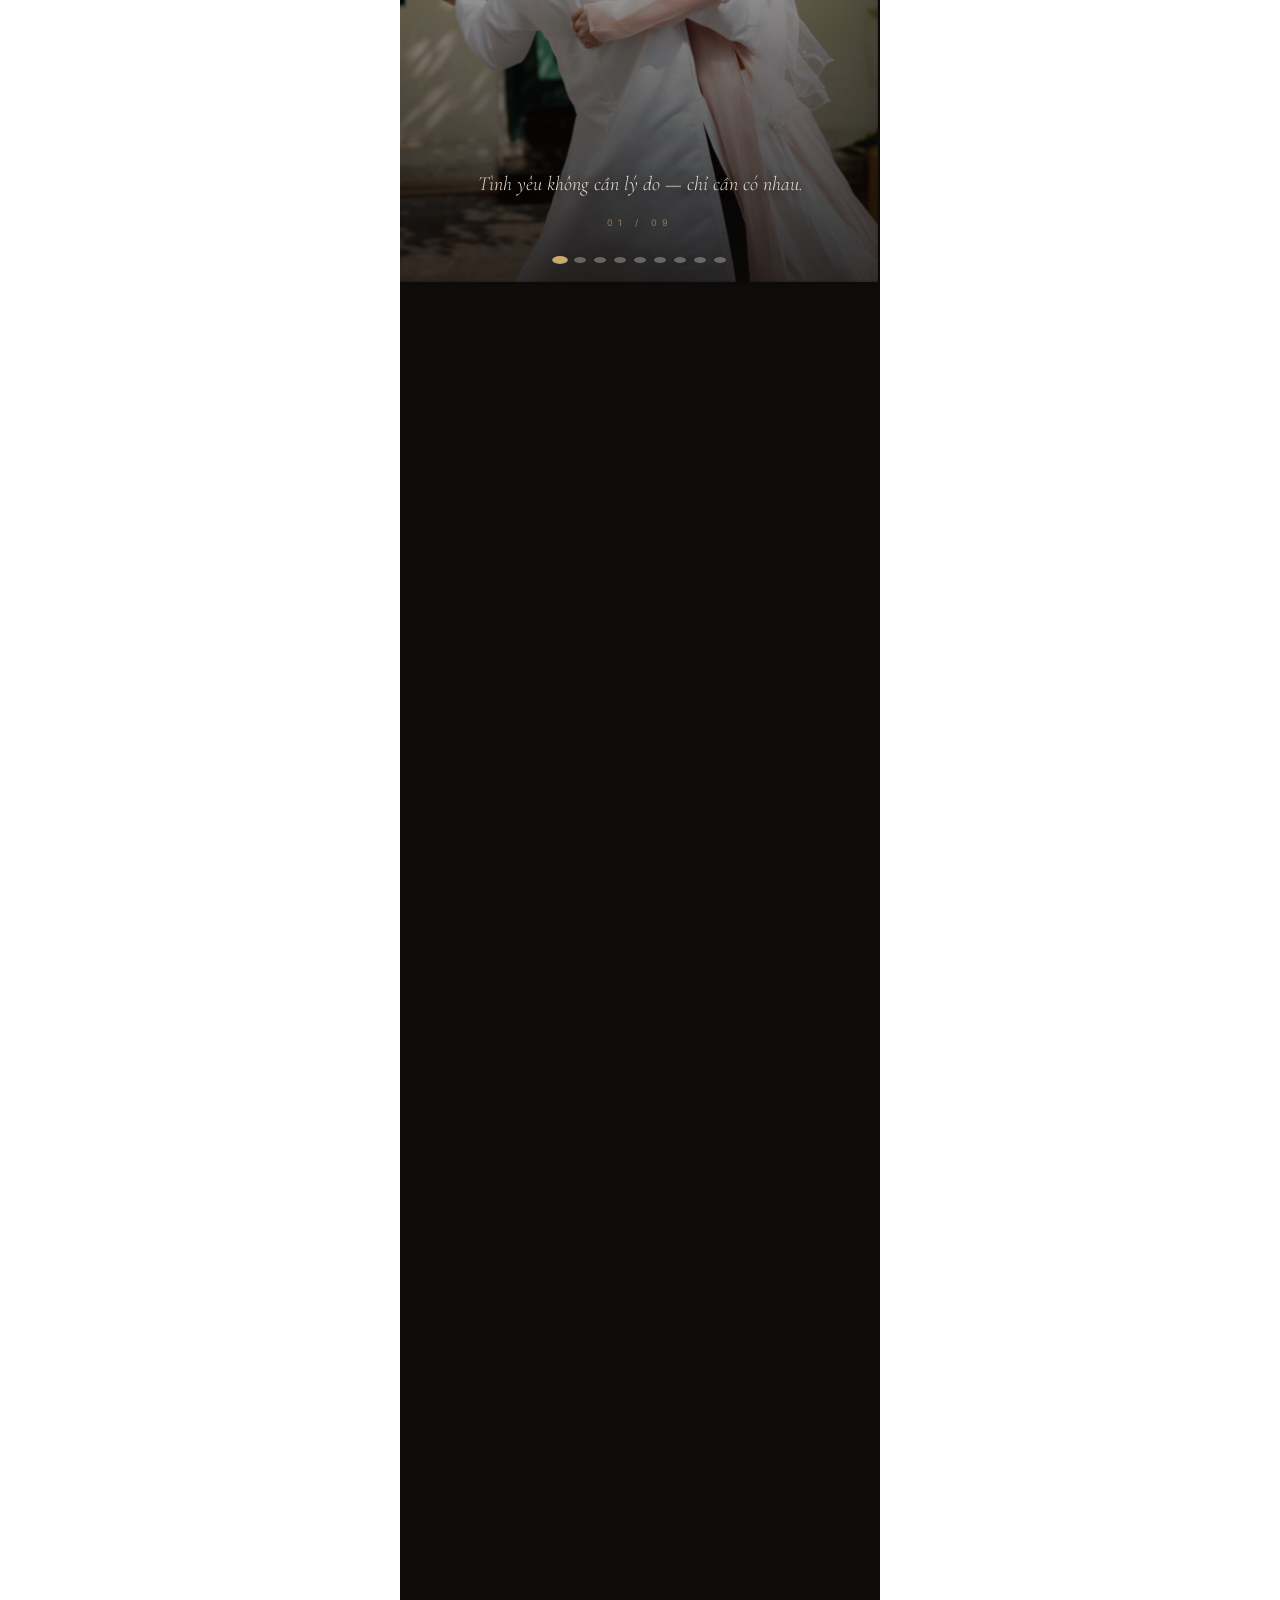
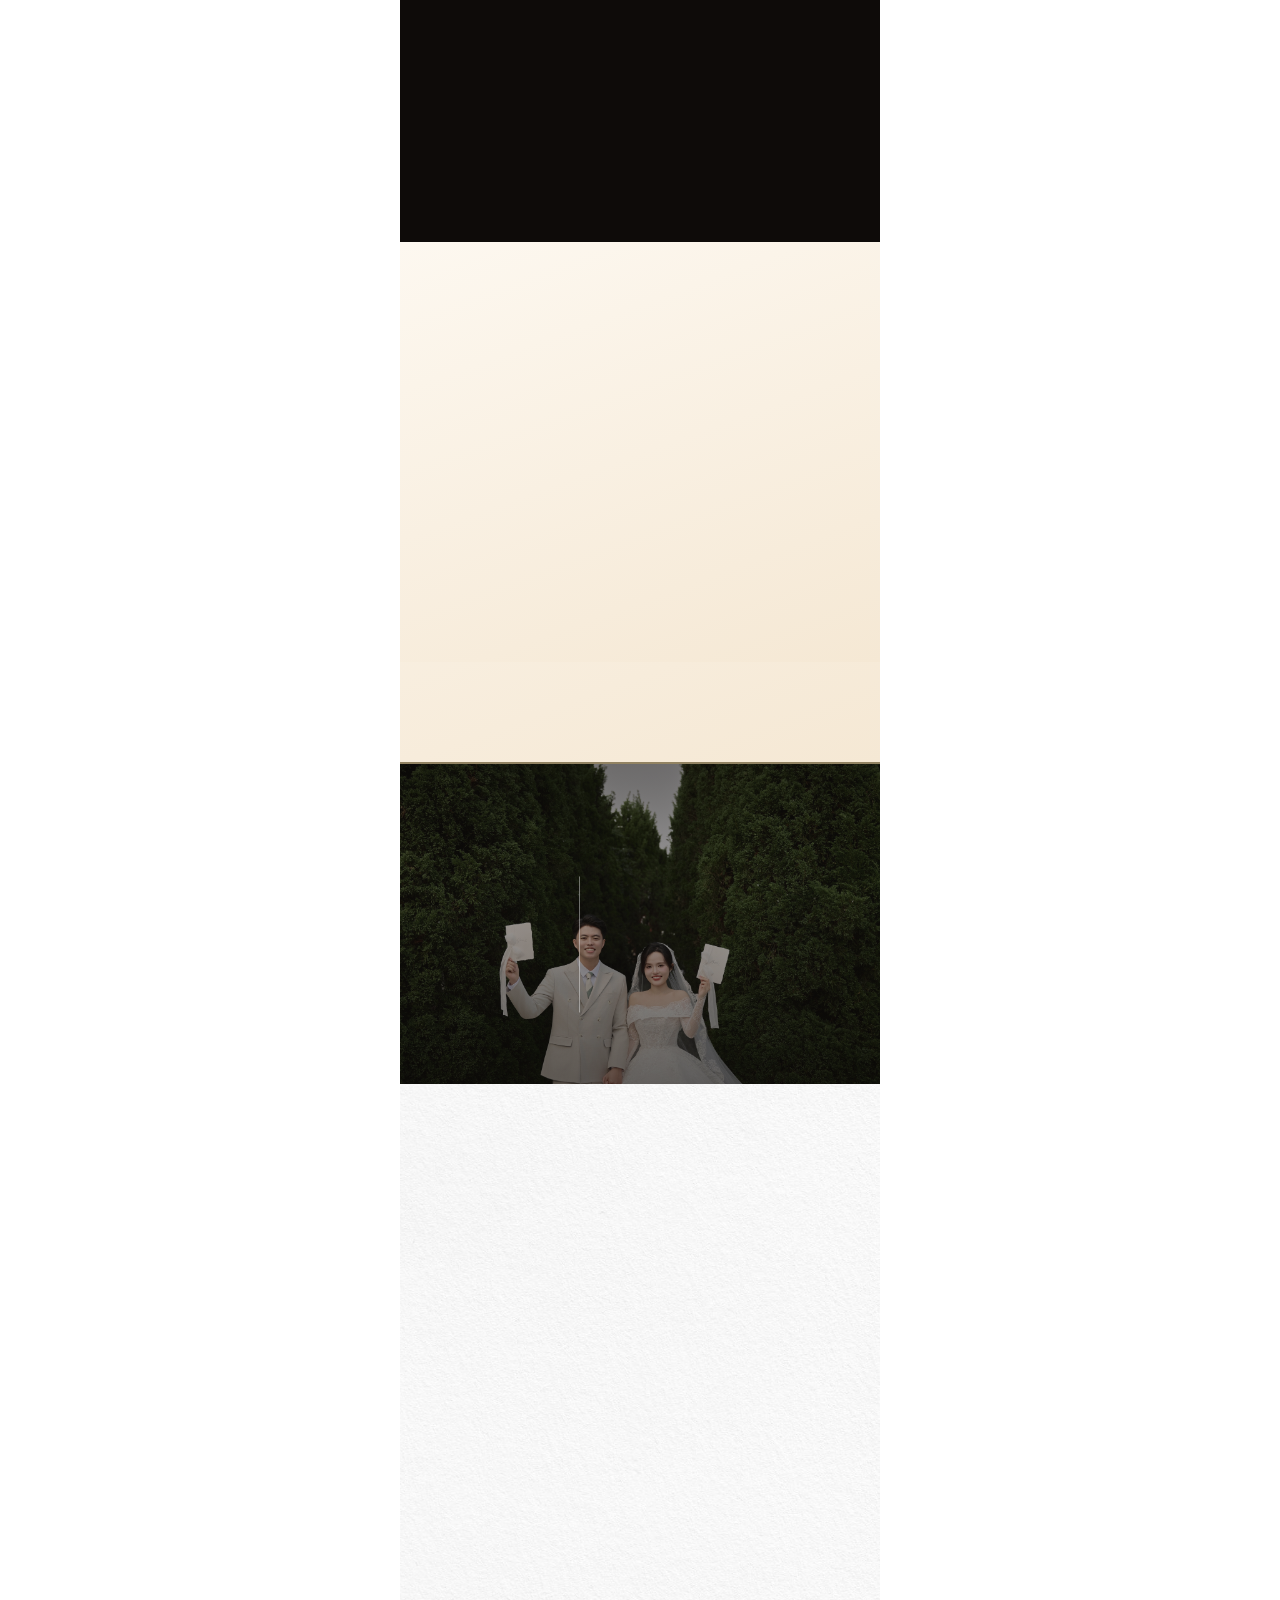
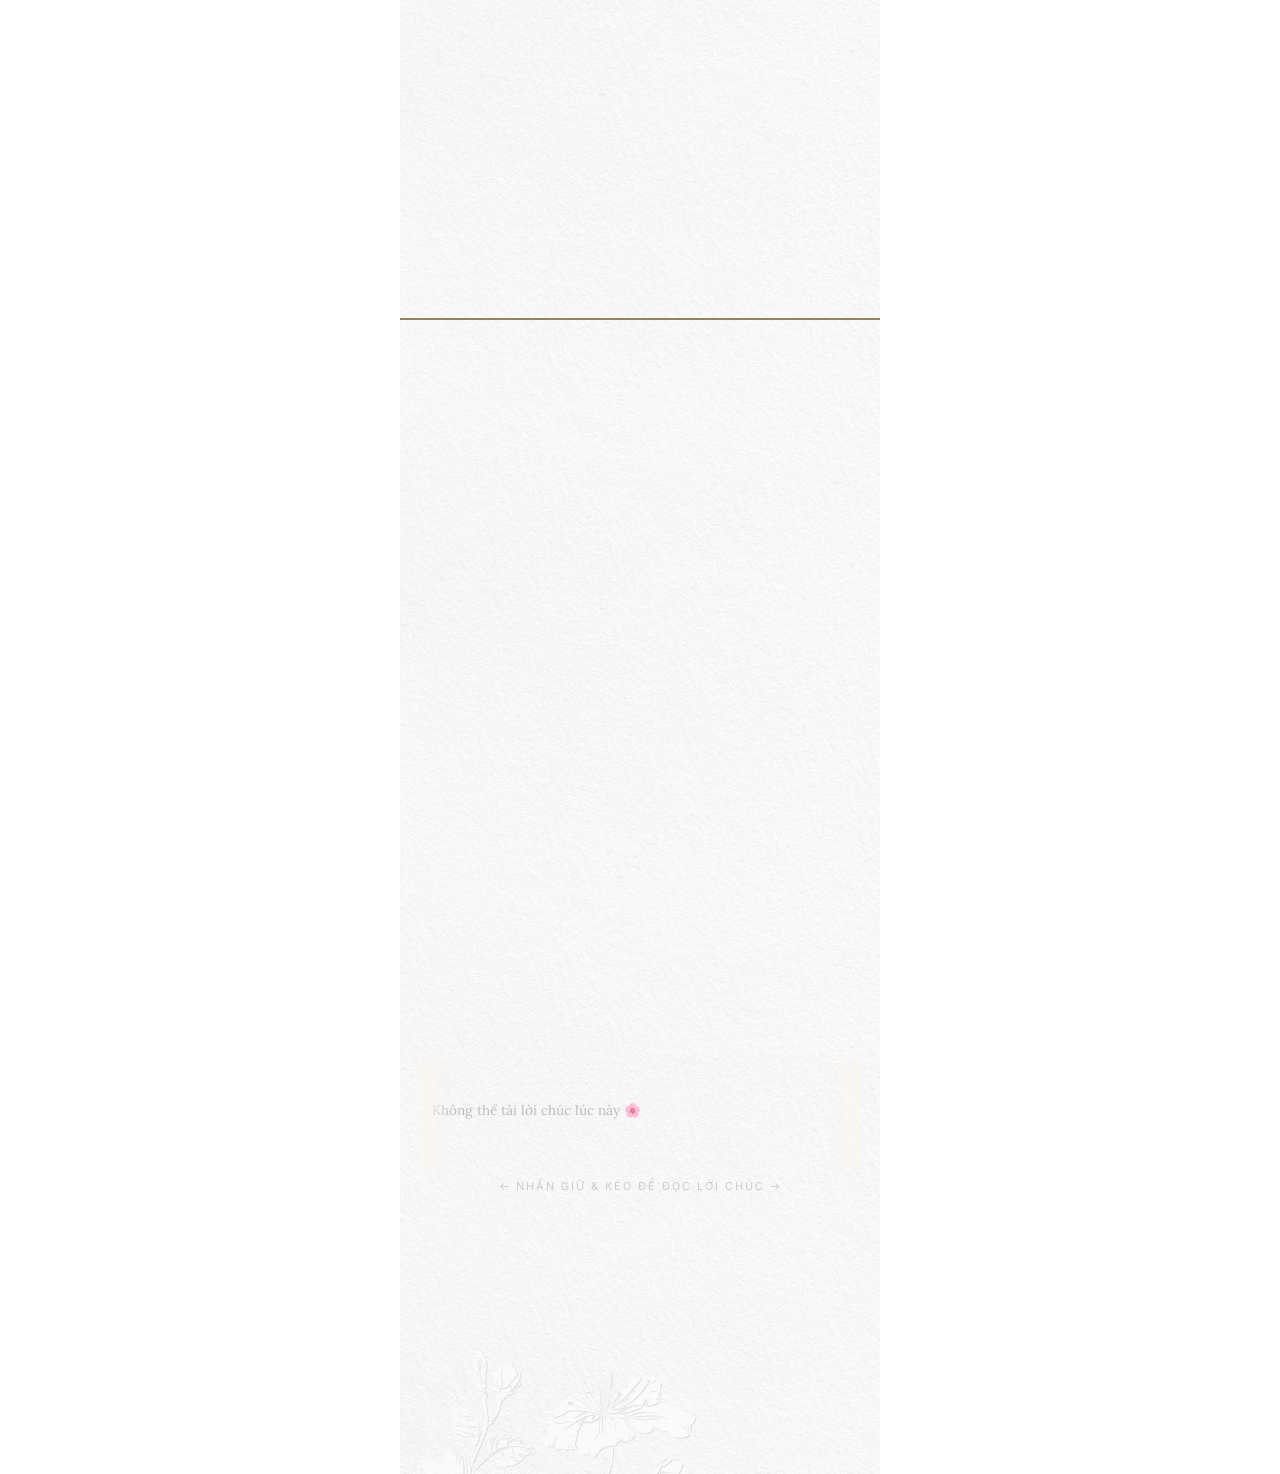
==== commit 6f463816: "thumb" ====
--- a/index.html
+++ b/index.html
@@ -9,7 +9,7 @@
   <meta name="description" content="Thiệp cưới online của Hoàng Nguyên Thái & Ngô Nguyễn Quỳnh Hương">
   <meta property="og:title" content="Wedding · Hoàng Nguyên Thái & Ngô Nguyễn Quỳnh Hương" />
   <meta property="og:type" content="website" />
-  <meta property="og:image" content="images/anhchinh2.jpg">
+  <meta property="og:image" content="images/anhchinh.jpg">
   <meta property="og:description" content="Happy Wedding! 27.03.2026" />
   <meta name="format-detection" content="telephone=no" />
   <meta property="og:locale" content="vi_VN">
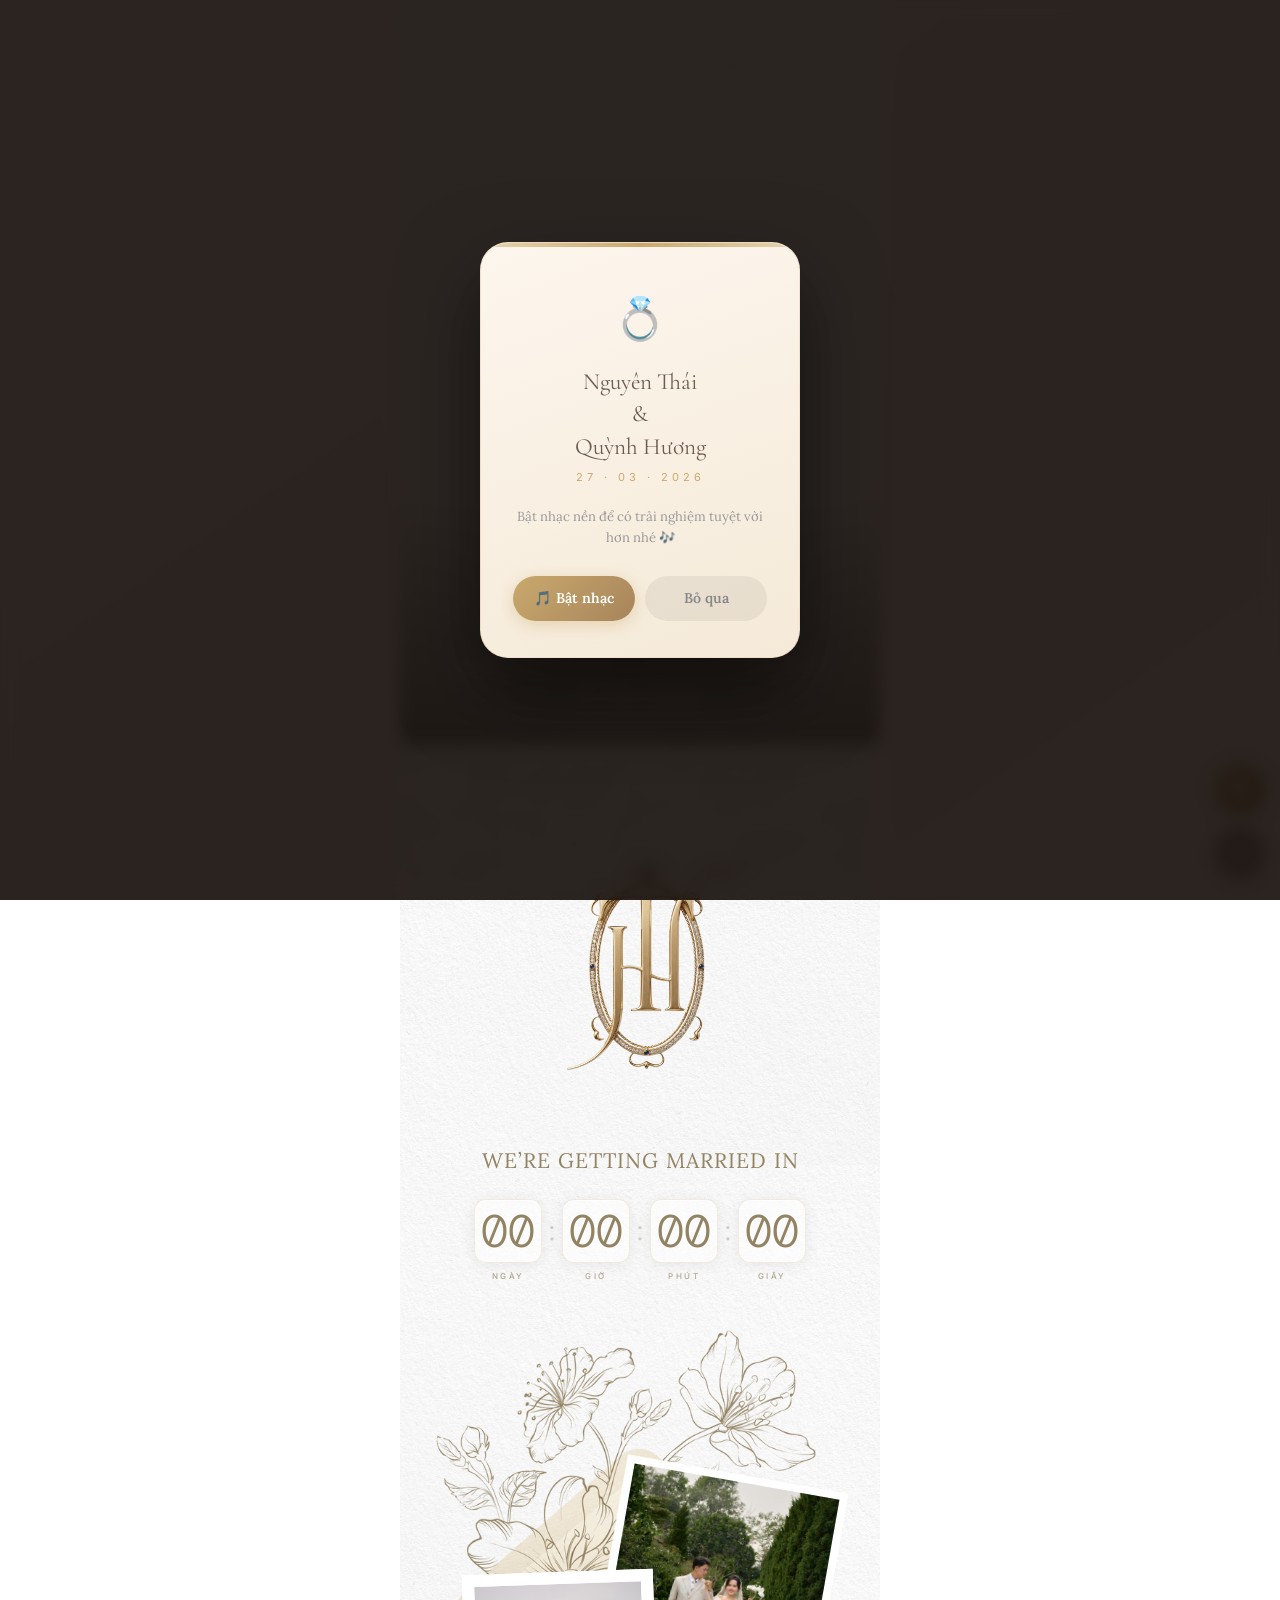
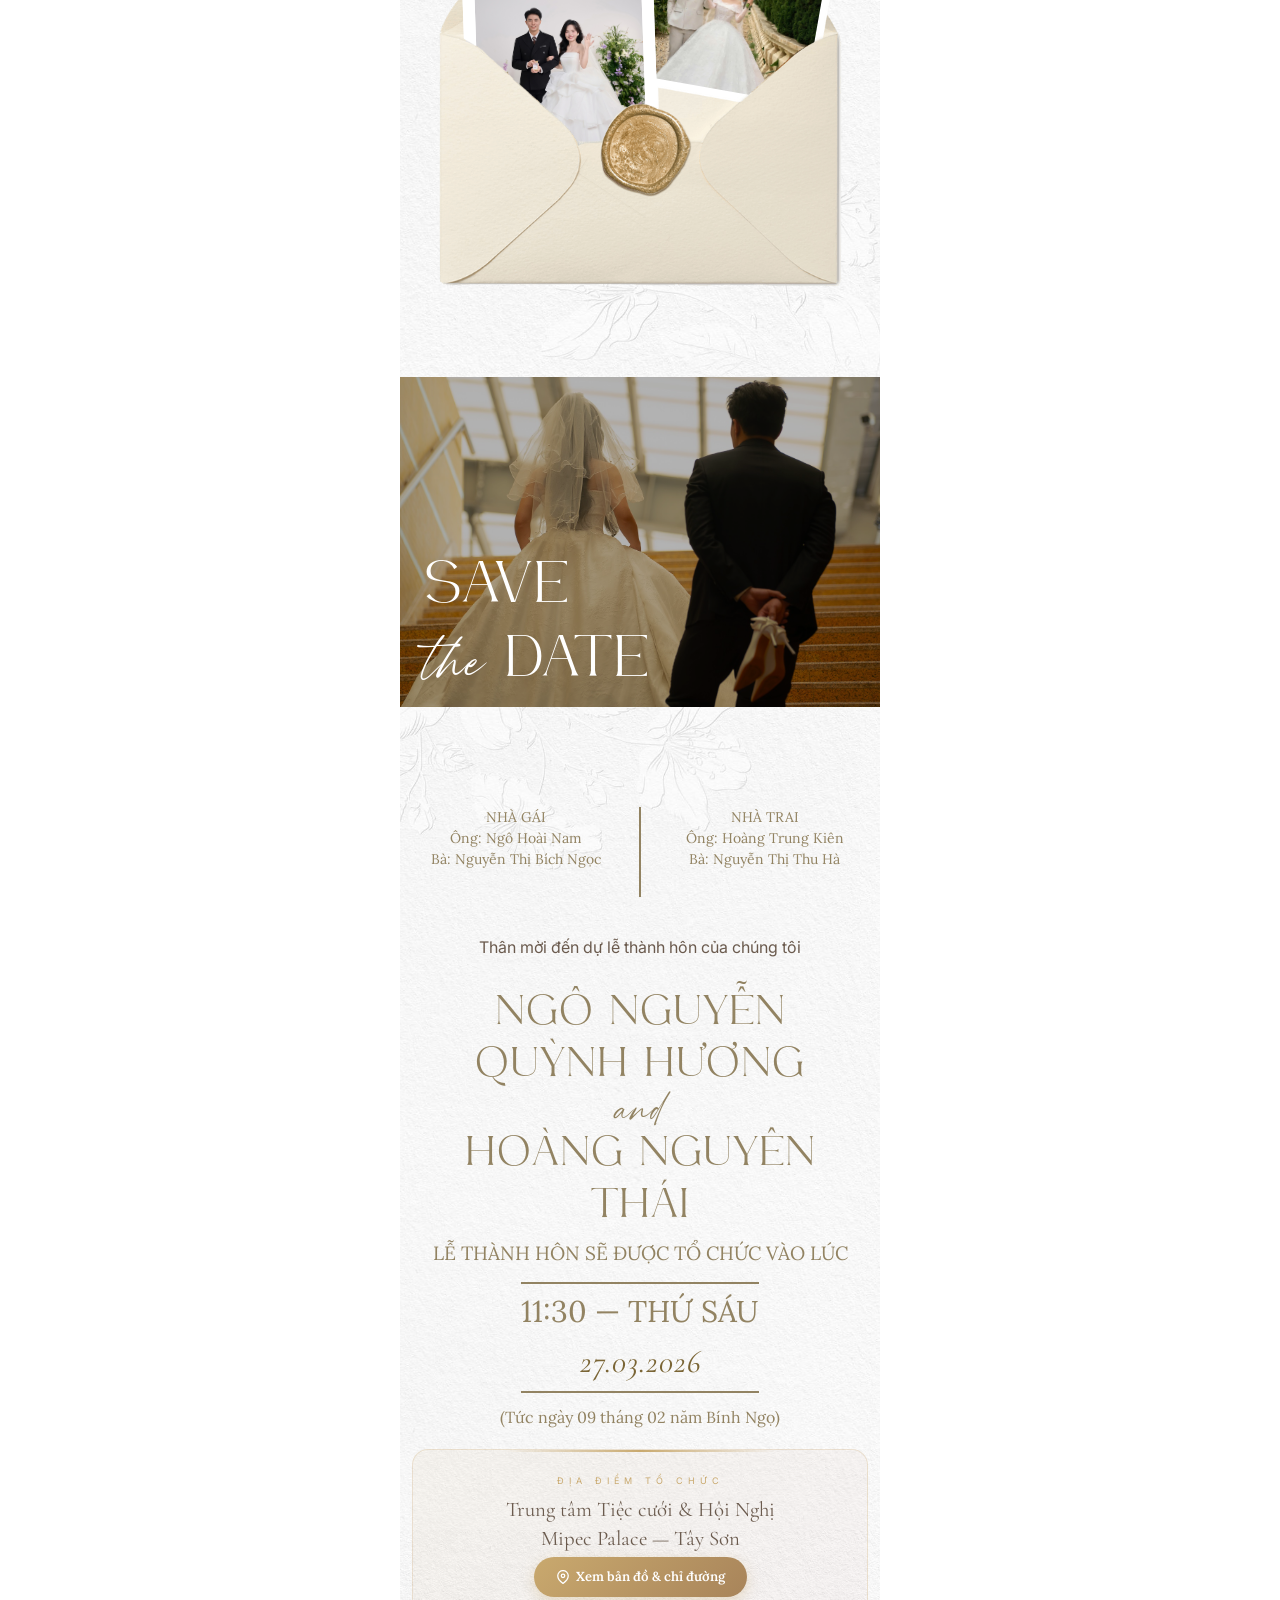
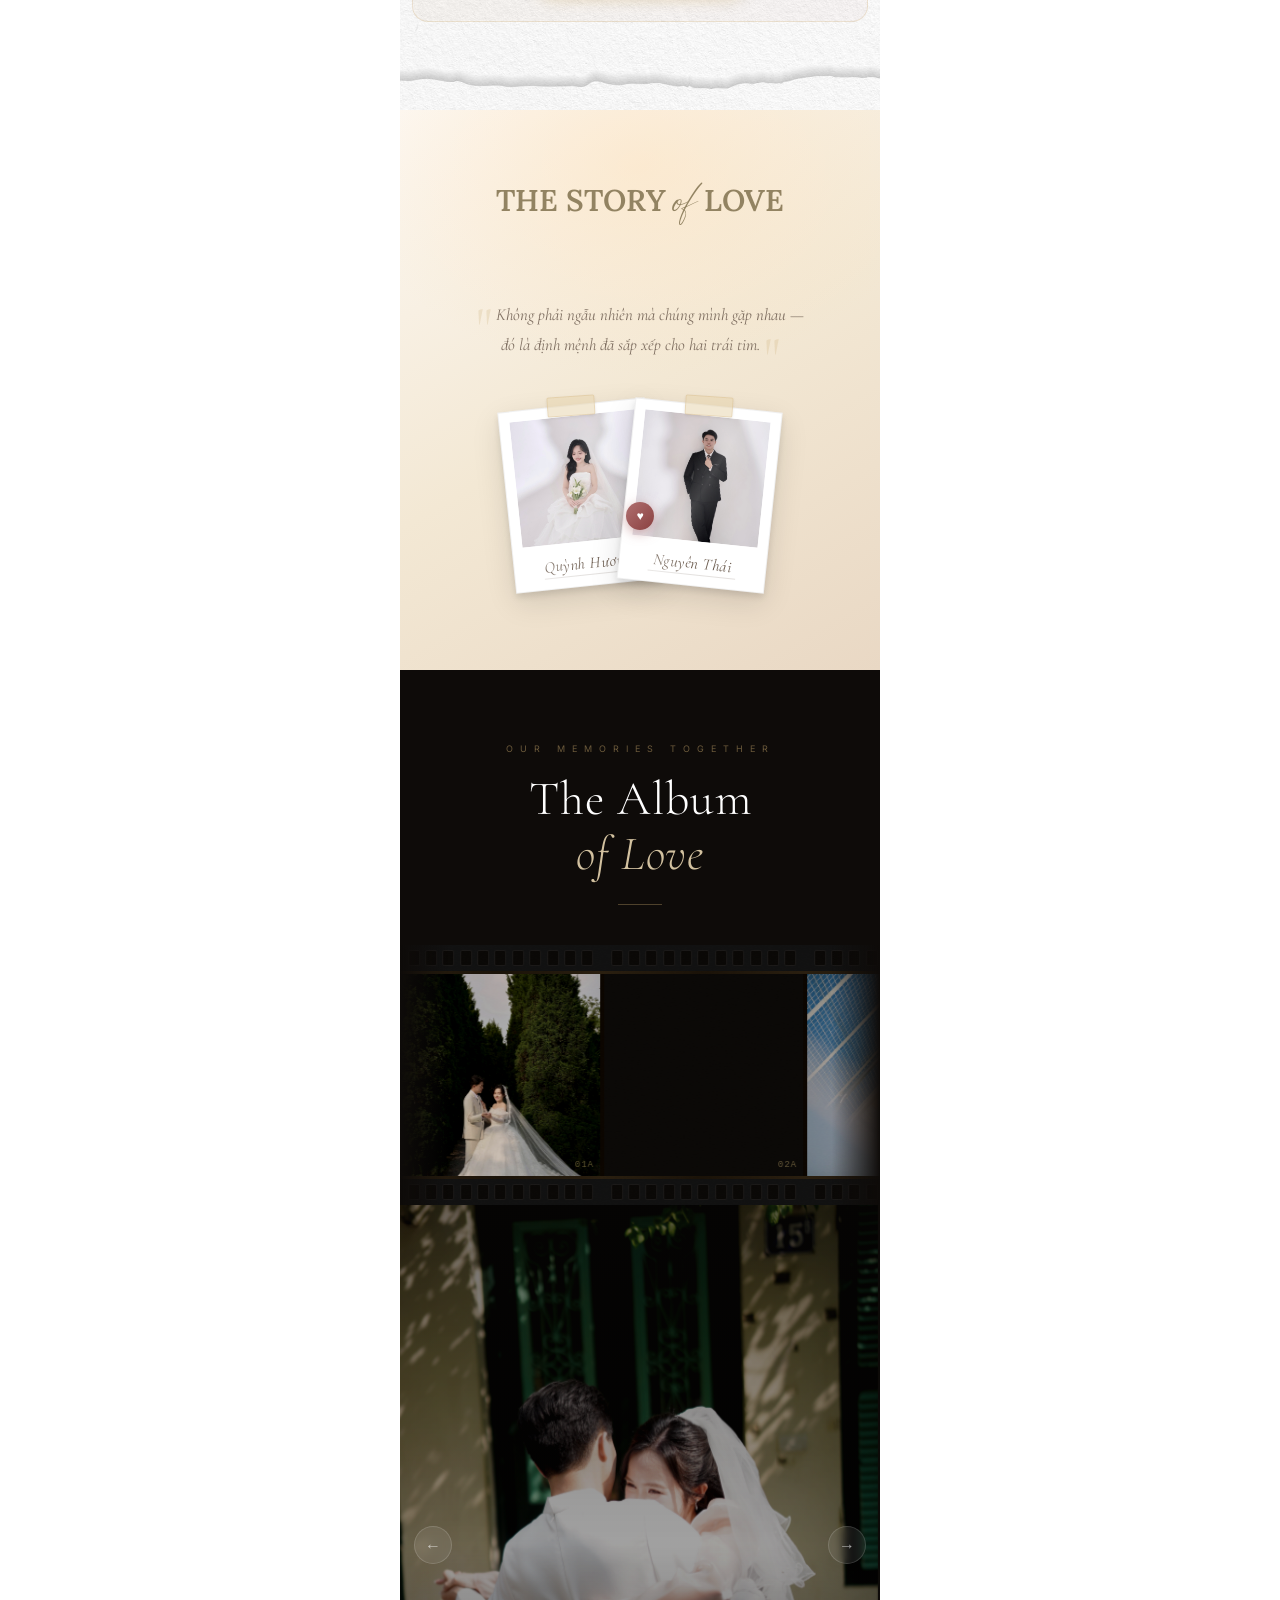
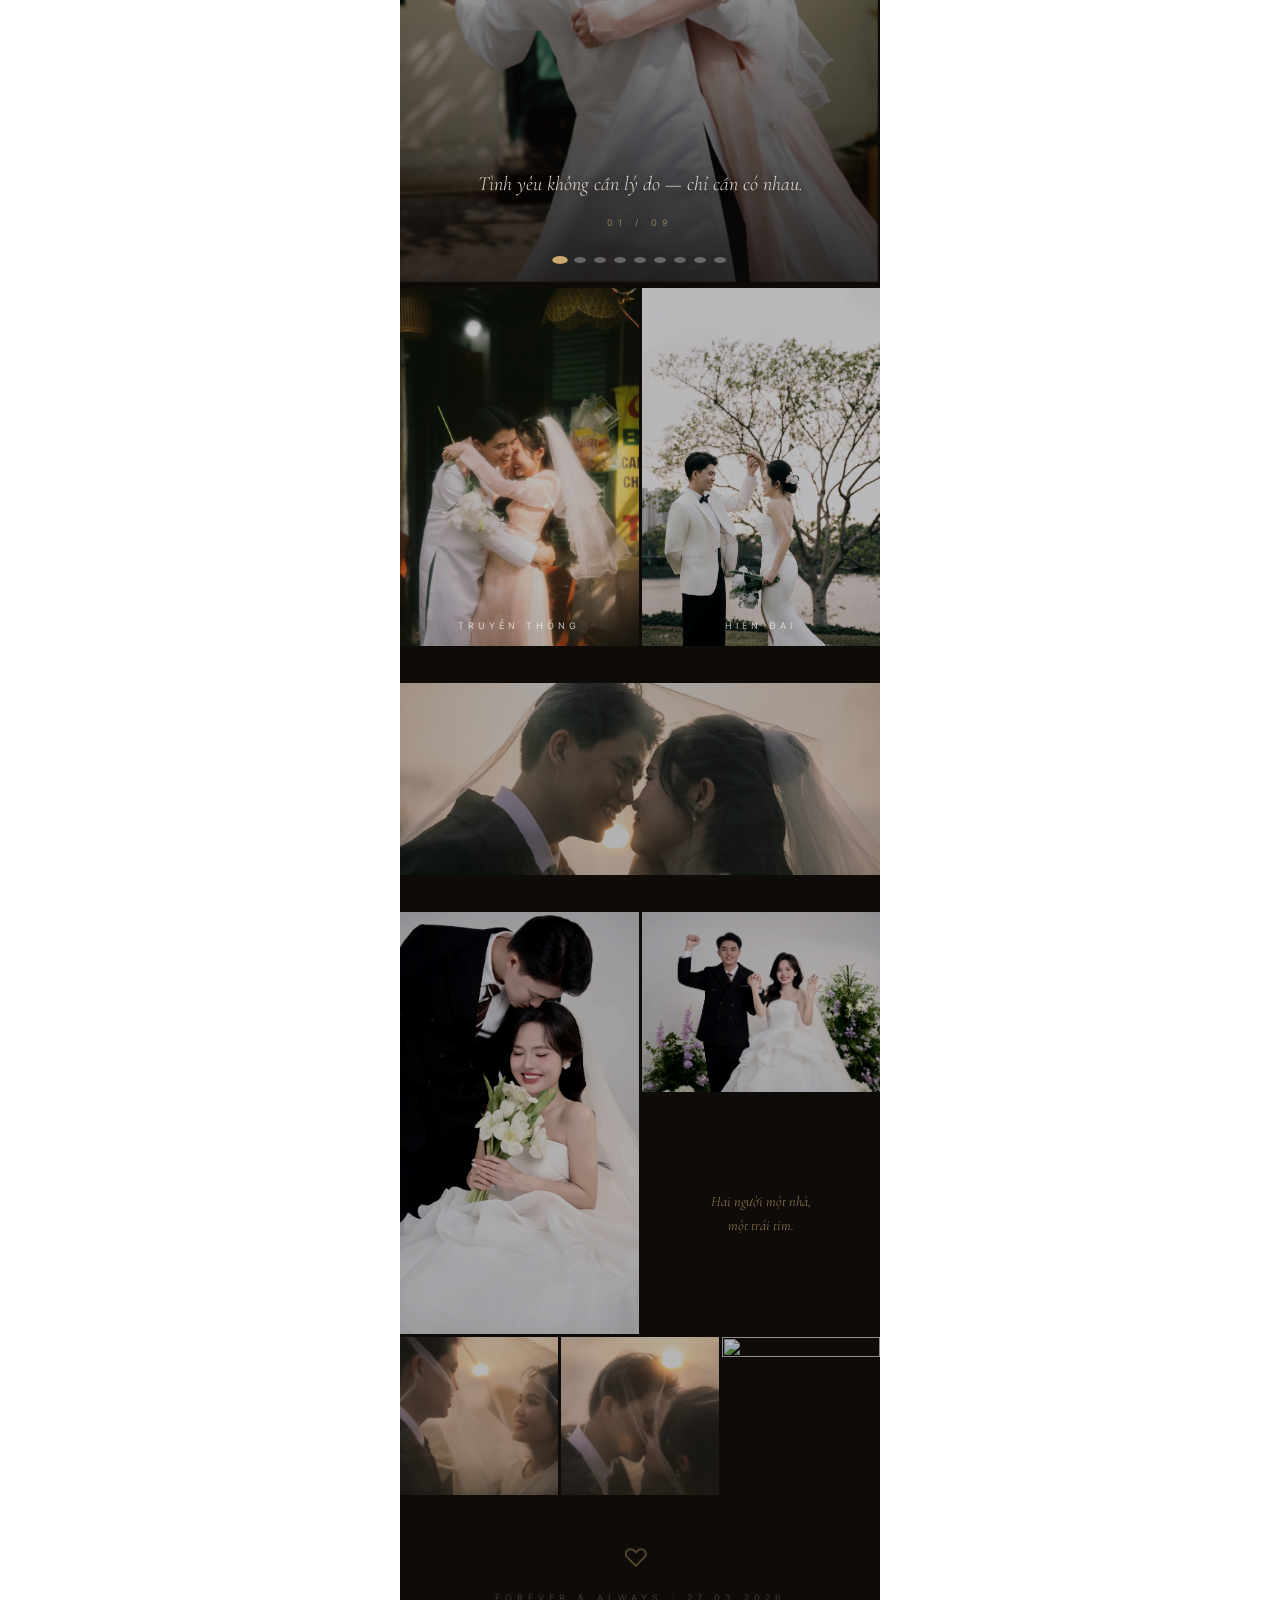
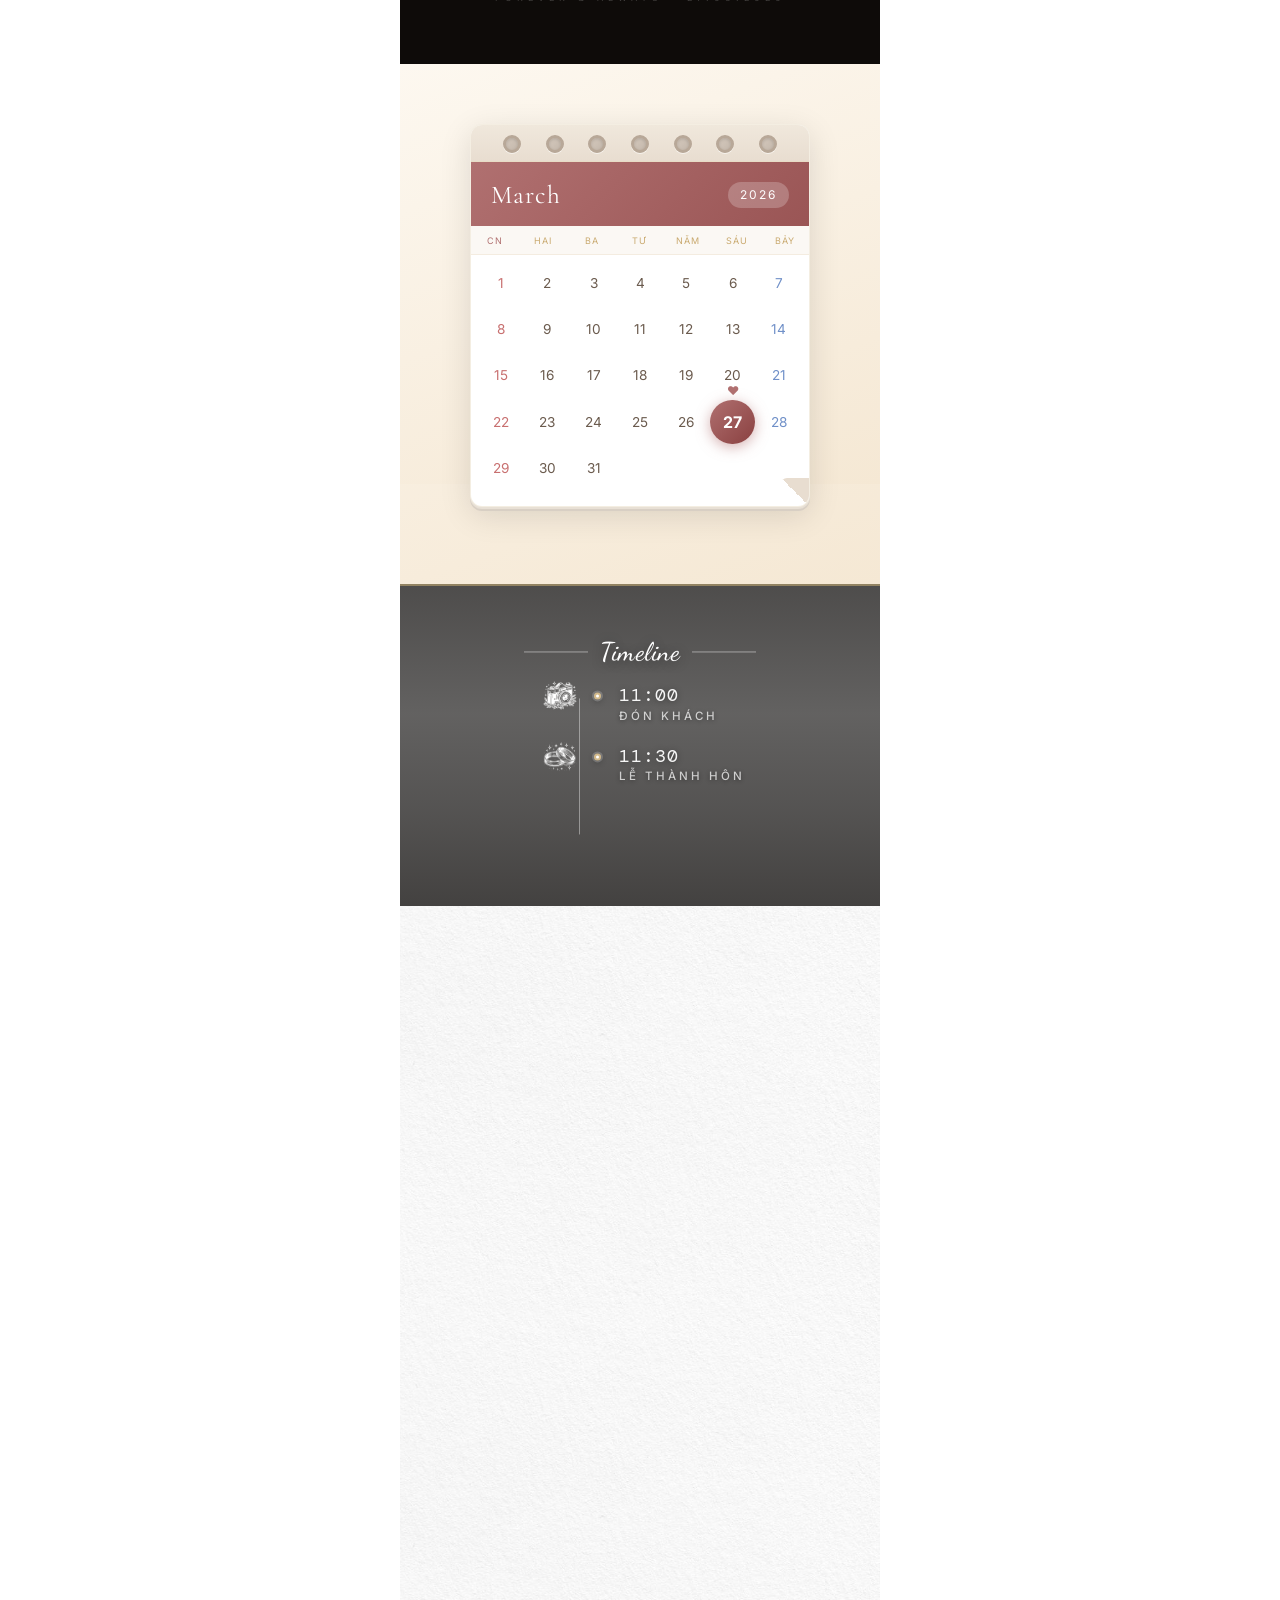
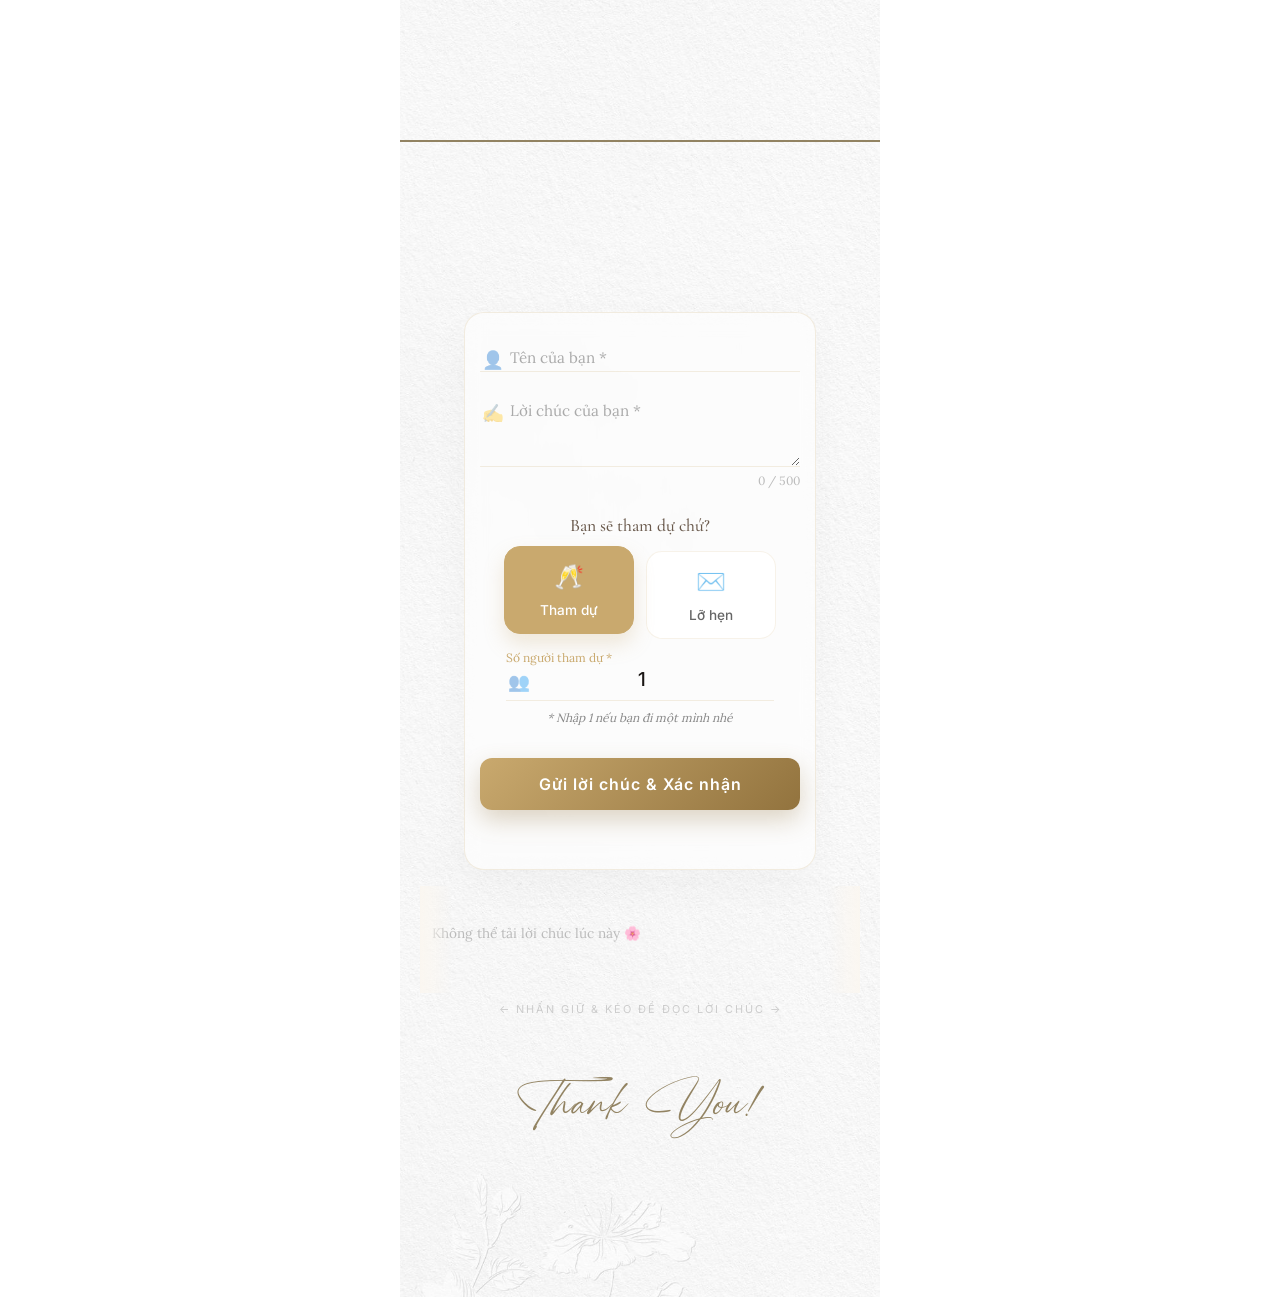
==== commit 9b5cb35d: "upp" ====
--- a/index.html
+++ b/index.html
@@ -285,7 +285,7 @@
       <div class="album-wide sr"><img loading="lazy" src="images/intimate1.jpg" alt=""></div>
       <div class="album-mosaic-grid">
         <div class="amg-item tall sr sr-left"><img loading="lazy" src="images/image22.jpg" alt=""></div>
-        <div class="amg-item sr sr-right"><img loading="lazy" src="images/image18.jpg" alt=""></div>
+        <div class="amg-item sr sr-right"><img loading="lazy" src="images/image23.jpg" alt=""></div>
         <div class="amg-quote-cell sr">
           <div class="aq-text">Hai người một nhà,<br>một trái tim.</div>
         </div>
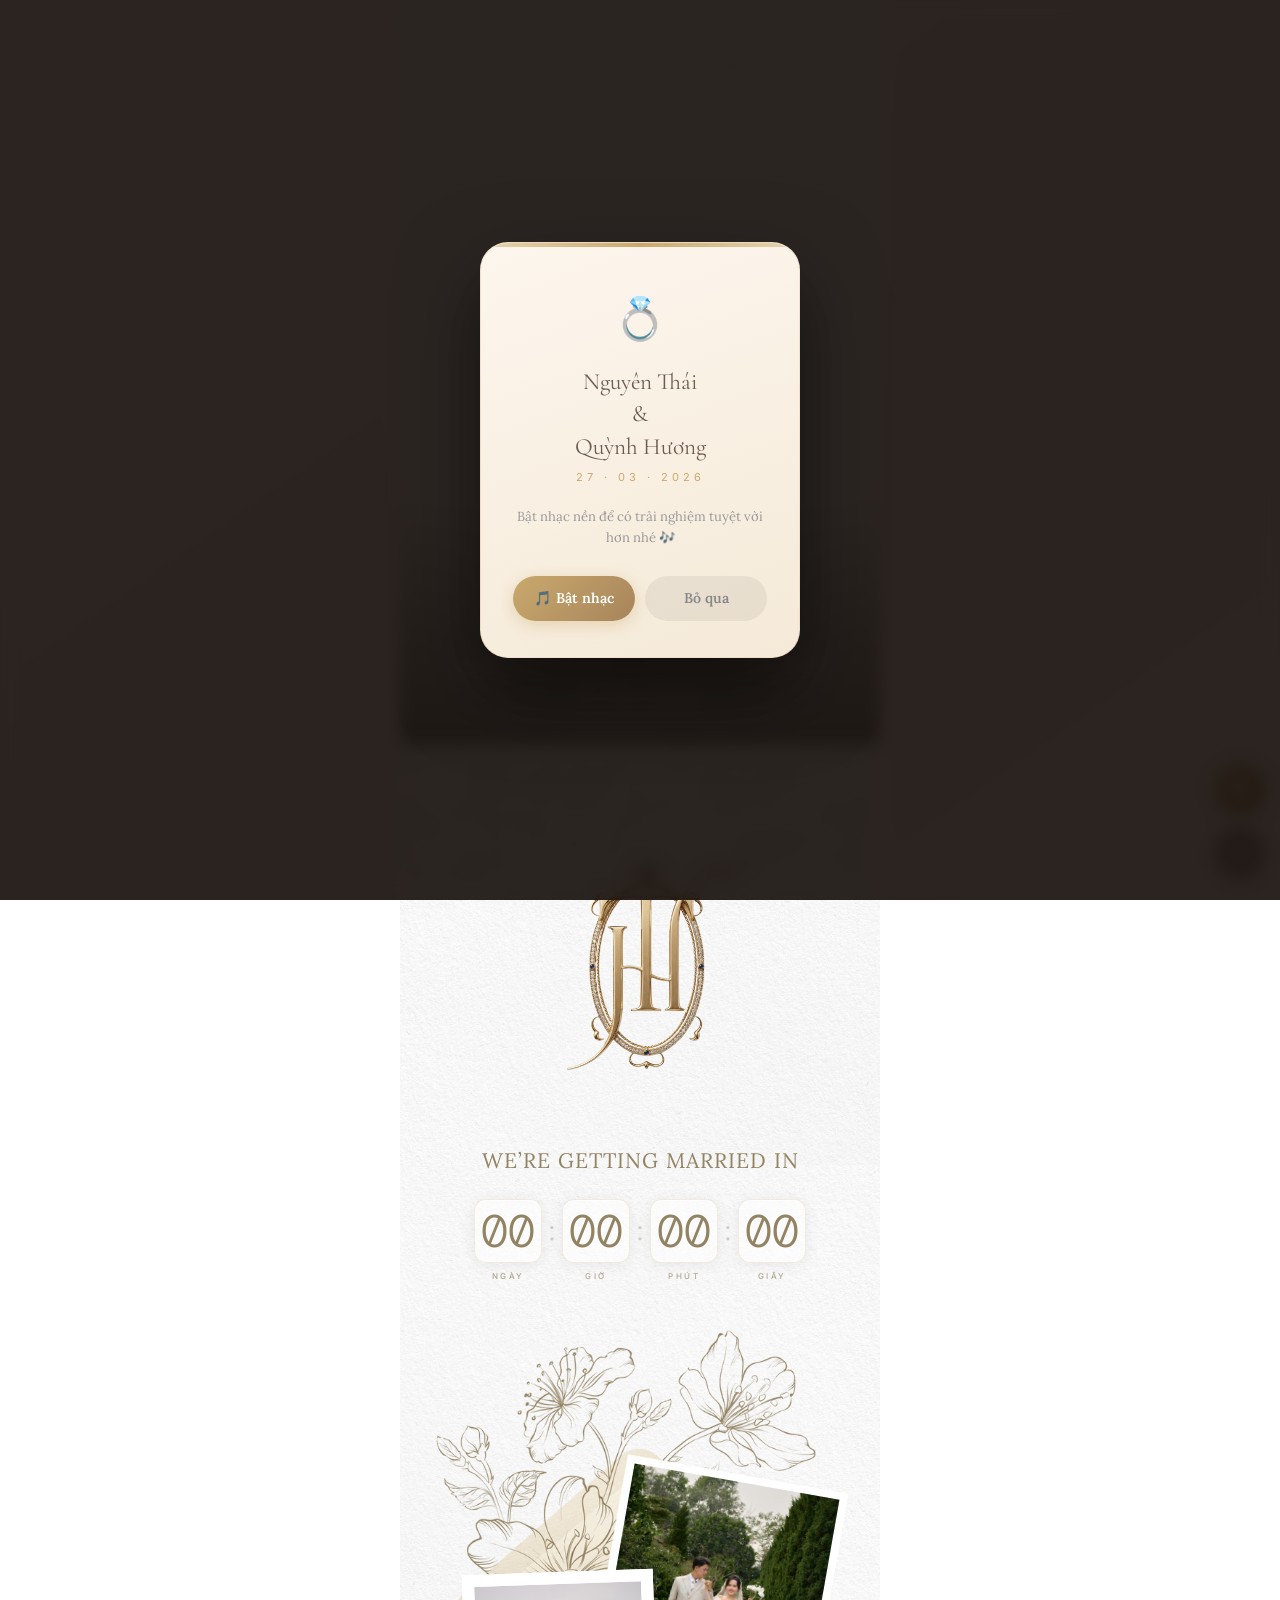
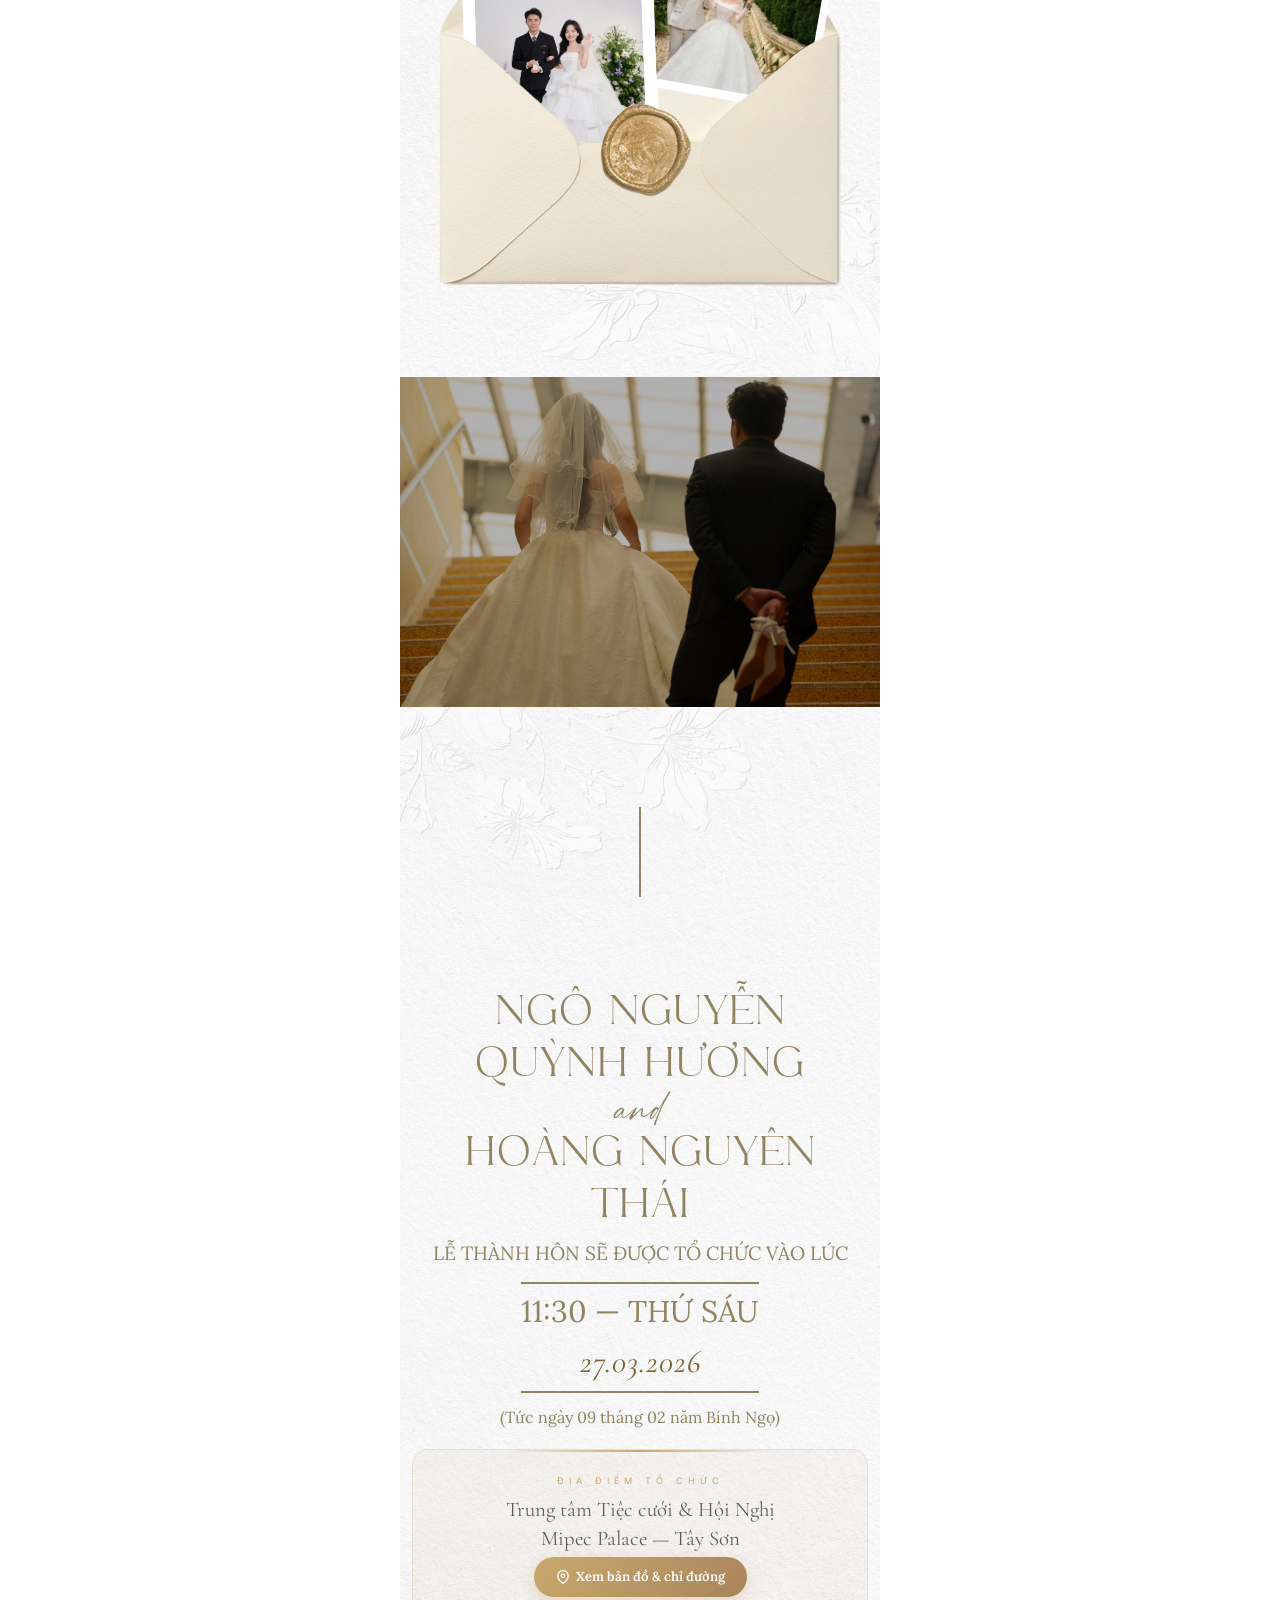
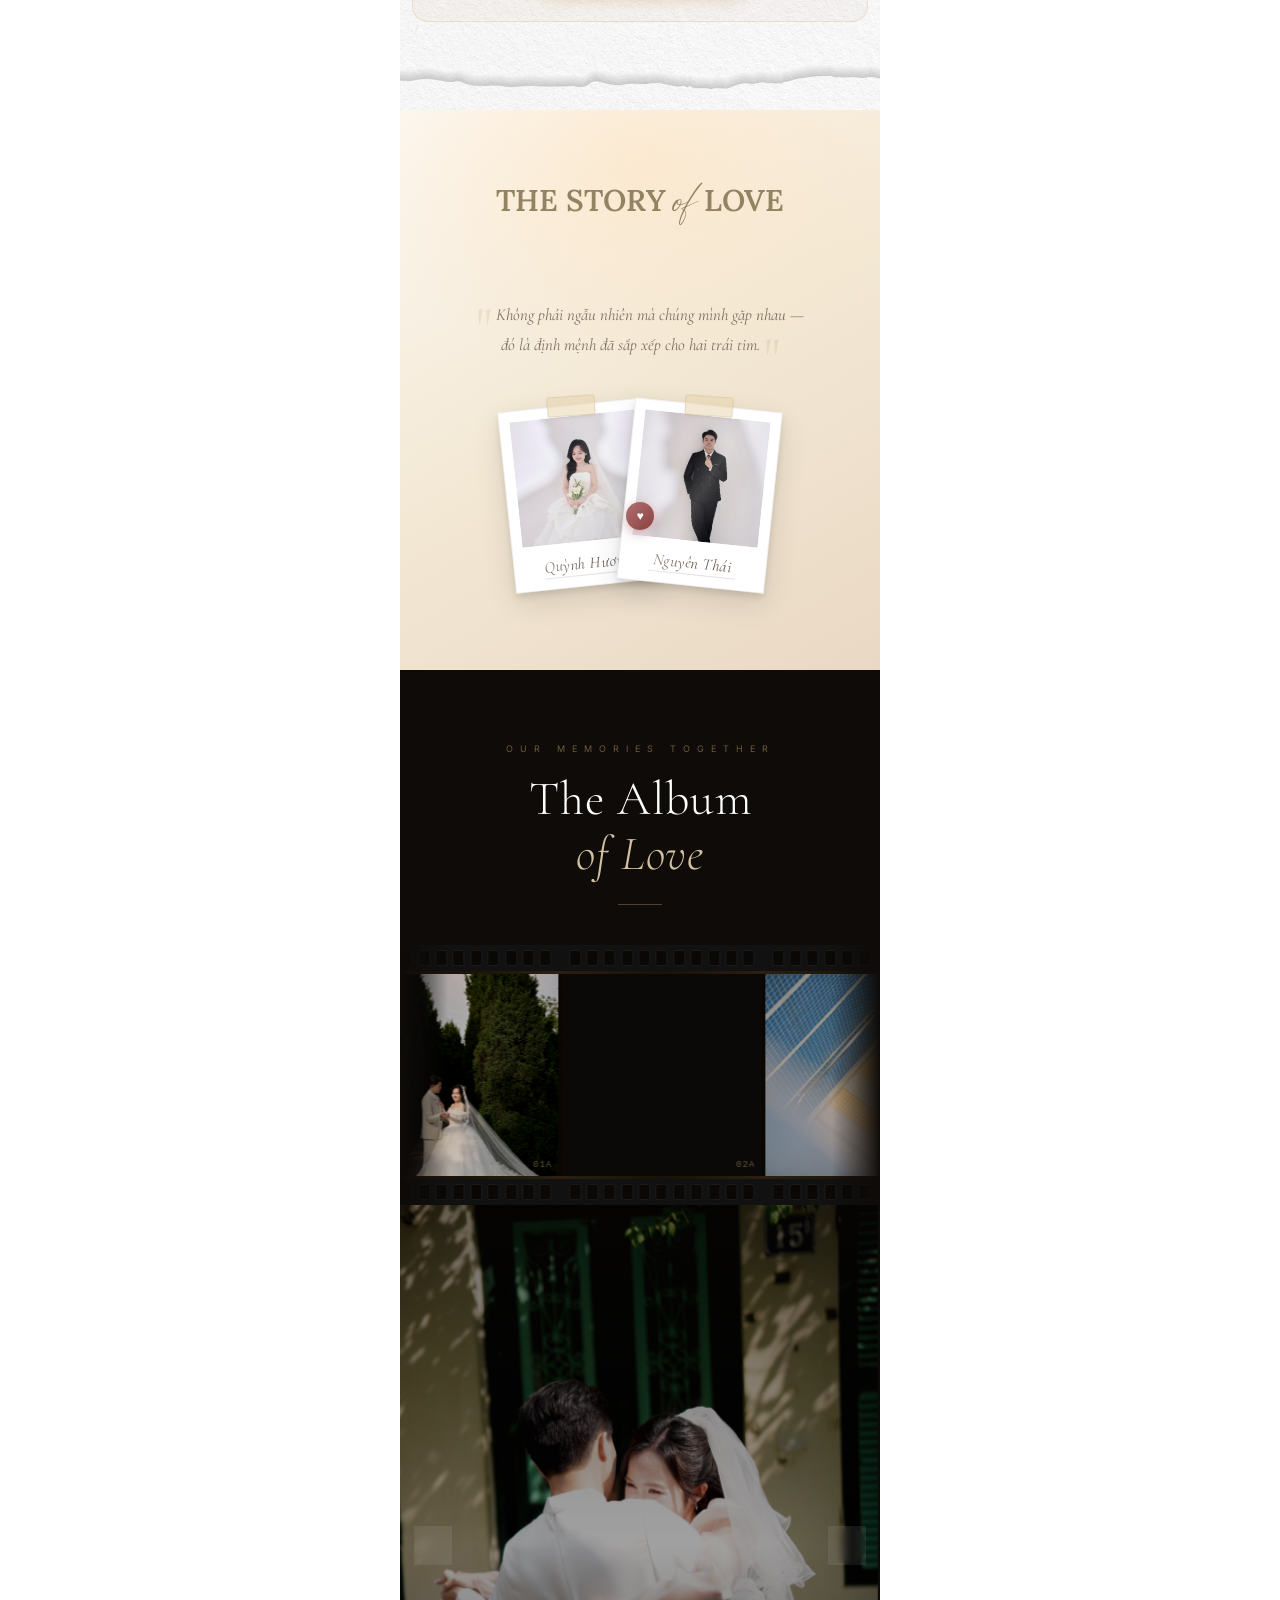
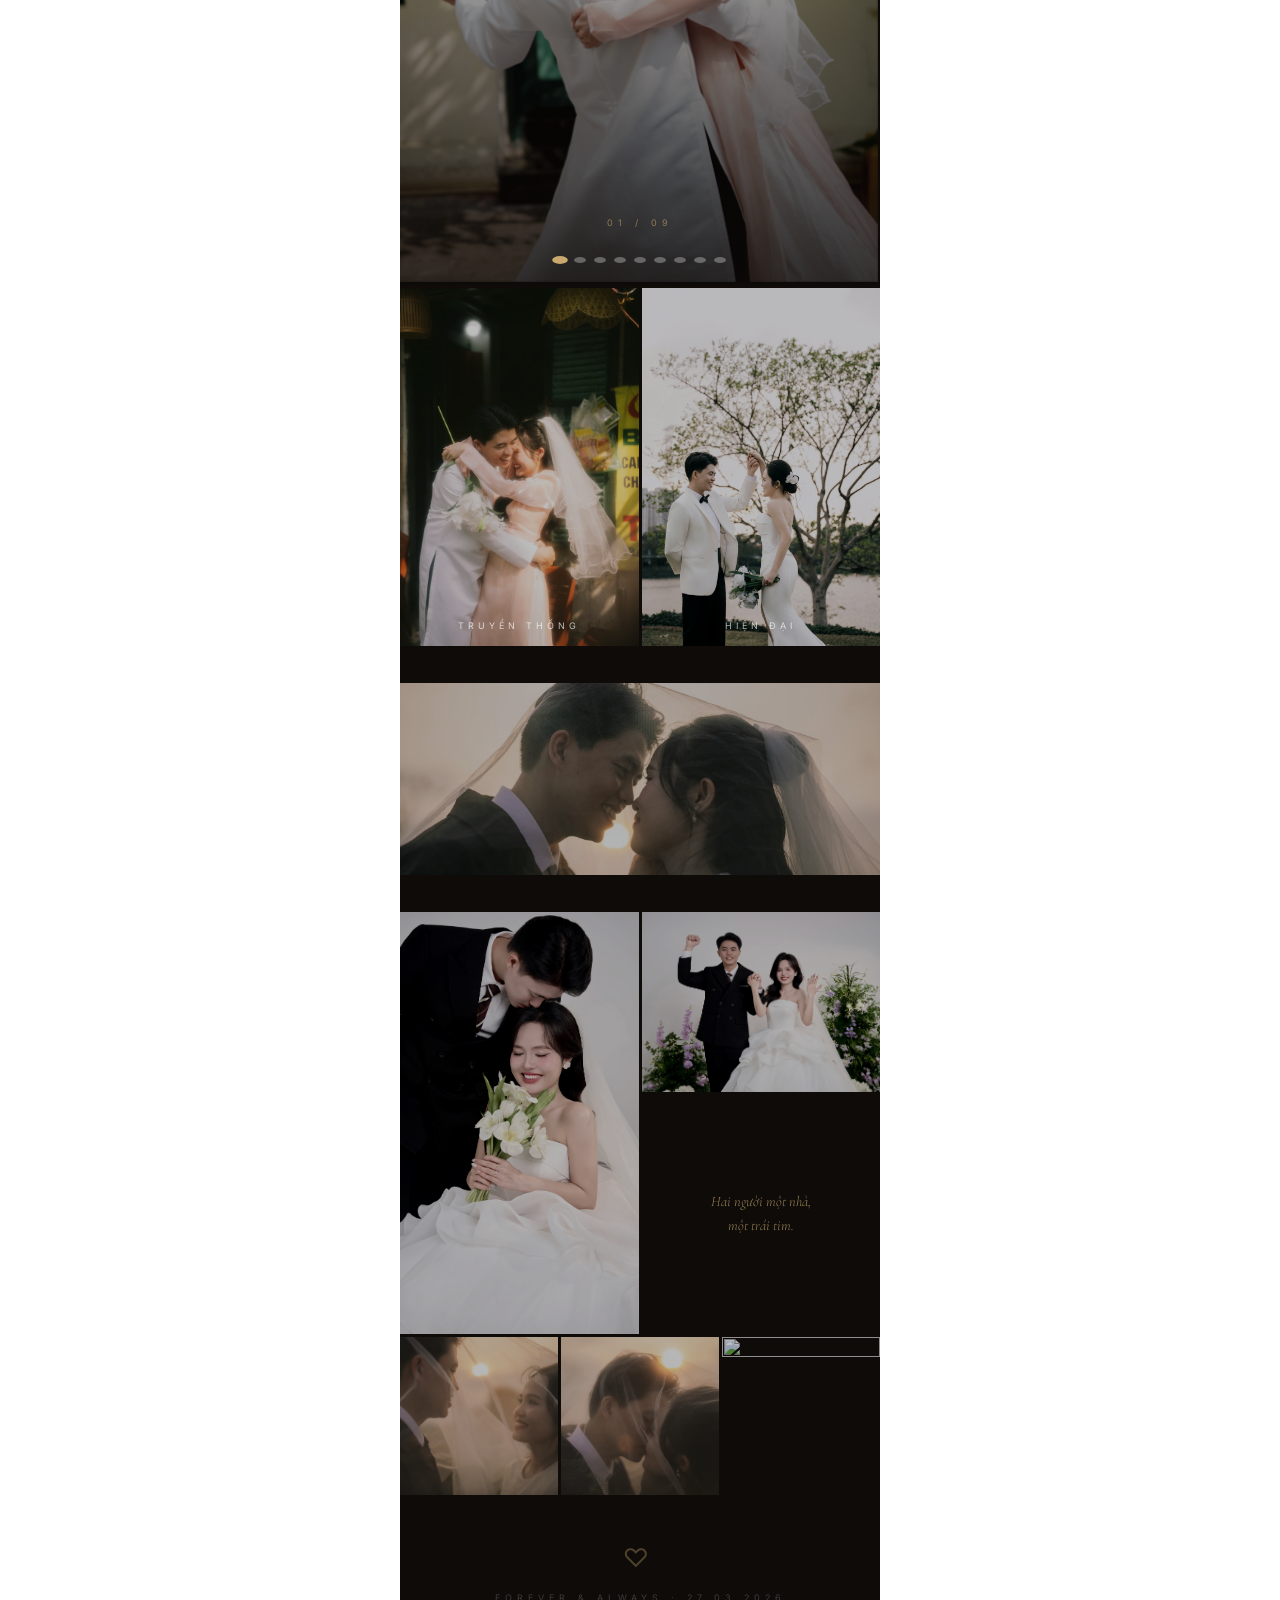
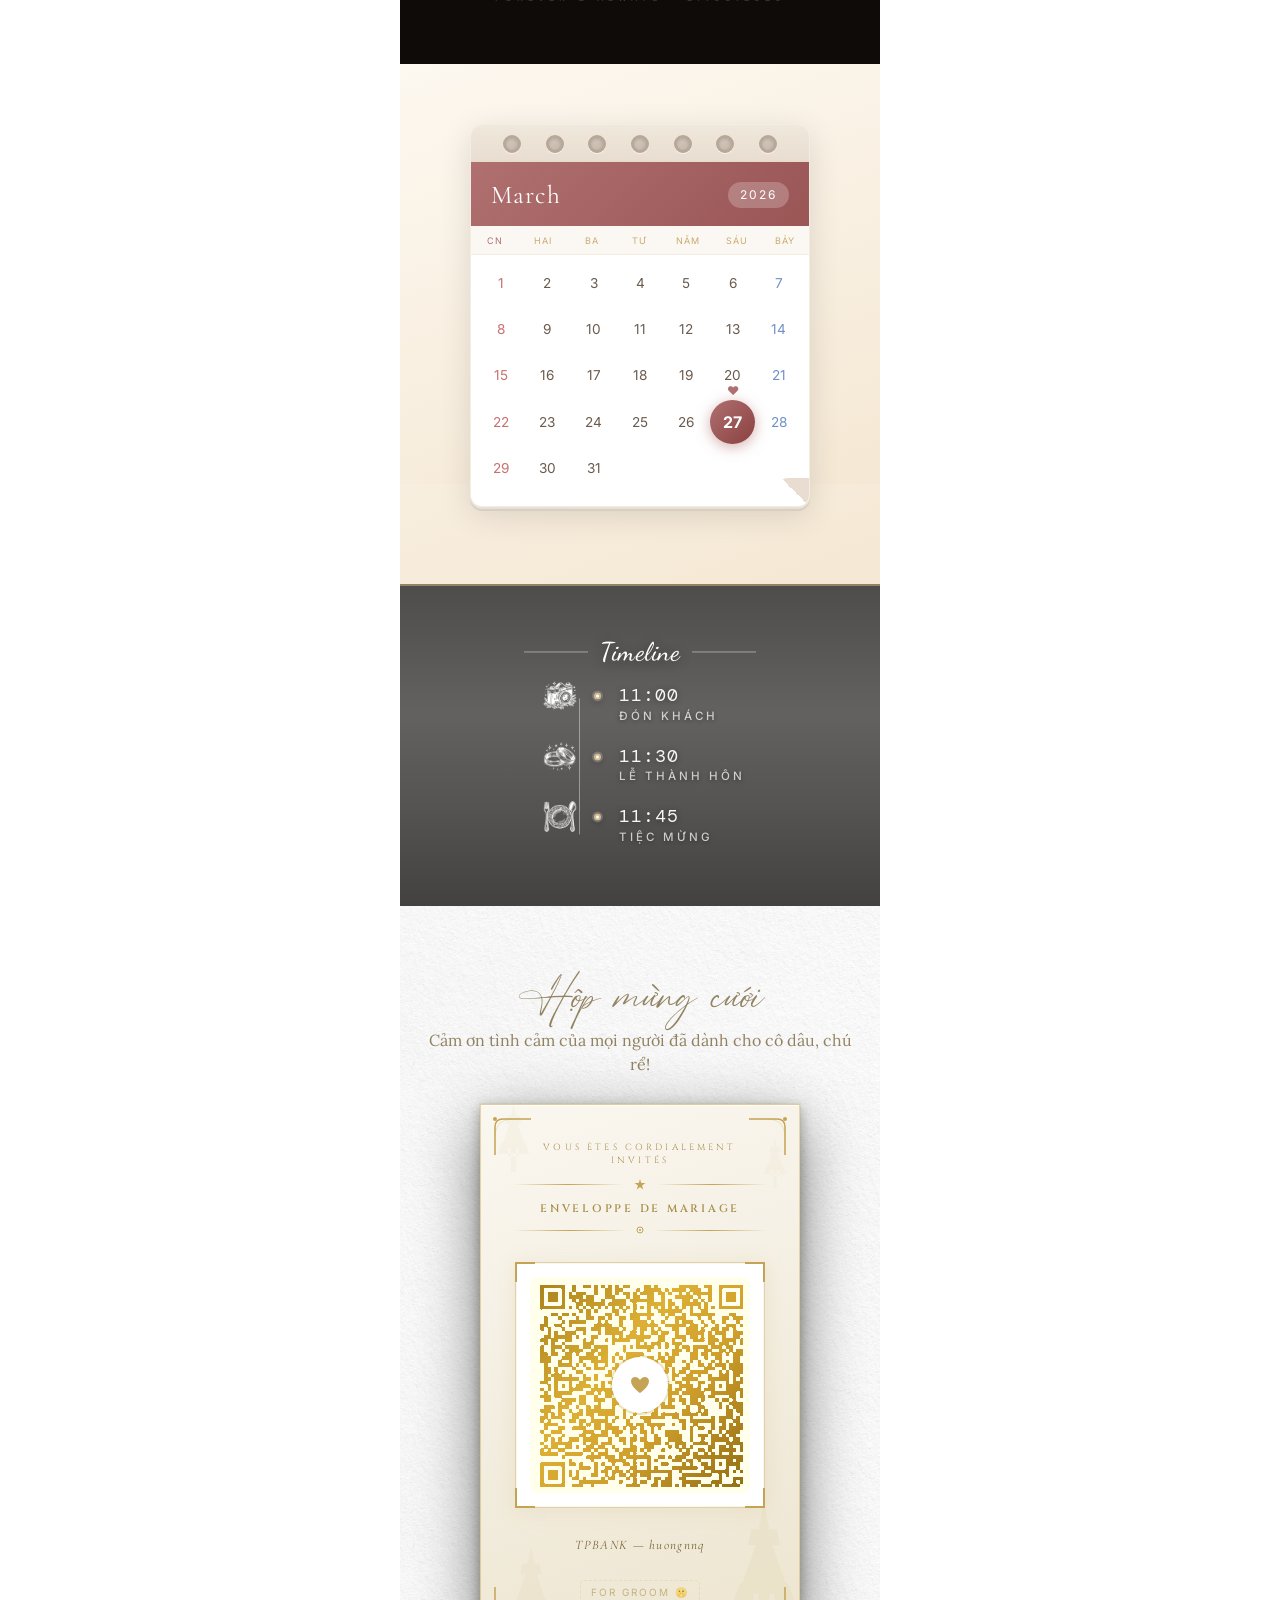
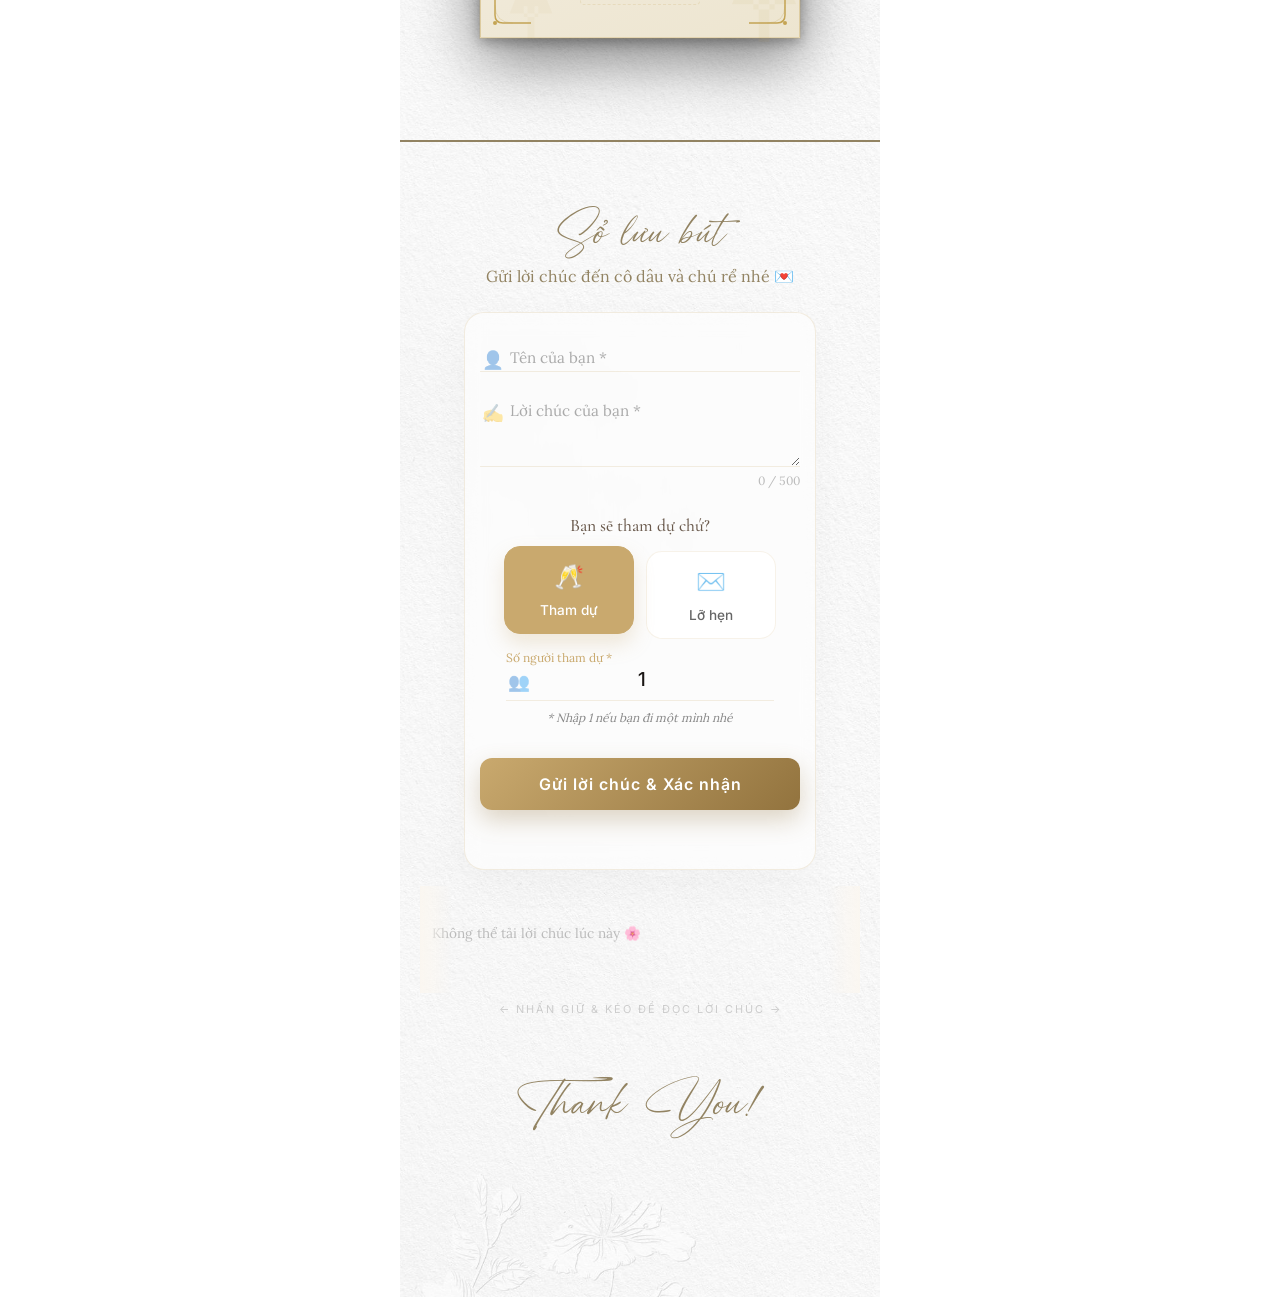
==== commit d70d71b1: "upp new" ====
--- a/index.html
+++ b/index.html
@@ -226,48 +226,39 @@
       <div class="slideshow-wrap" id="albumSlideshow">
         <div class="slide active"><img loading="lazy" src="images/image51.jpg" alt="">
           <div class="slide-overlay"></div>
-          <div class="slide-quote"><span class="sq-line">Tình yêu không cần lý do — chỉ cần có nhau.</span><span
-              class="sq-num">01 / 09</span></div>
+          <div class="slide-quote"><span class="sq-num">01 / 09</span></div>
         </div>
         <div class="slide"><img loading="lazy" src="images/image52.jpg" alt="">
           <div class="slide-overlay"></div>
-          <div class="slide-quote"><span class="sq-line">Mỗi khoảnh khắc bên em đều là kỷ niệm đẹp.</span><span
-              class="sq-num">02 / 09</span></div>
+          <div class="slide-quote"><span class="sq-num">02 / 09</span></div>
         </div>
         <div class="slide"><img loading="lazy" src="images/image15.jpg" alt="">
           <div class="slide-overlay"></div>
-          <div class="slide-quote"><span class="sq-line">Em chọn anh — hôm nay, ngày mai và mãi mãi.</span><span
-              class="sq-num">03 / 09</span></div>
+          <div class="slide-quote"><span class="sq-num">03 / 09</span></div>
         </div>
         <div class="slide"><img loading="lazy" src="images/image16.jpg" alt="">
           <div class="slide-overlay"></div>
-          <div class="slide-quote"><span class="sq-line">Trong vòng tay anh, em tìm thấy nhà.</span><span
-              class="sq-num">04 / 09</span></div>
+          <div class="slide-quote"><span class="sq-num">04 / 09</span></div>
         </div>
         <div class="slide"><img loading="lazy" src="images/image13.jpg" alt="">
           <div class="slide-overlay"></div>
-          <div class="slide-quote"><span class="sq-line">Em là câu trả lời cho mọi điều anh tìm kiếm.</span><span
-              class="sq-num">05 / 09</span></div>
+          <div class="slide-quote"><span class="sq-num">05 / 09</span></div>
         </div>
         <div class="slide"><img loading="lazy" src="images/image13.1.jpg" alt="">
           <div class="slide-overlay"></div>
-          <div class="slide-quote"><span class="sq-line">Hạnh phúc là khi được gọi em là vợ.</span><span
-              class="sq-num">06 / 09</span></div>
+          <div class="slide-quote"><span class="sq-num">06 / 09</span></div>
         </div>
         <div class="slide"><img loading="lazy" src="images/image18.jpg" alt="">
           <div class="slide-overlay"></div>
-          <div class="slide-quote"><span class="sq-line">Bên em, mỗi ngày đều là ngày đẹp nhất.</span><span
-              class="sq-num">07 / 09</span></div>
+          <div class="slide-quote"><span class="sq-num">07 / 09</span></div>
         </div>
         <div class="slide"><img loading="lazy" src="images/intimate16.jpg" alt="">
           <div class="slide-overlay"></div>
-          <div class="slide-quote"><span class="sq-line">Nụ cười của em là điều anh luôn trân trọng.</span><span
-              class="sq-num">08 / 09</span></div>
+          <div class="slide-quote"><span class="sq-num">08 / 09</span></div>
         </div>
         <div class="slide"><img loading="lazy" src="images/intimate4.jpg" alt="">
           <div class="slide-overlay"></div>
-          <div class="slide-quote"><span class="sq-line">Từ hôm nay, chúng ta sẽ cùng nhau viết nên câu chuyện của riêng
-              mình.</span><span class="sq-num">09 / 09</span></div>
+          <div class="slide-quote"><span class="sq-num">09 / 09</span></div>
         </div>
         <button class="slide-arrow prev" id="slidePrev">&#8592;</button>
         <button class="slide-arrow next" id="slideNext">&#8594;</button>
